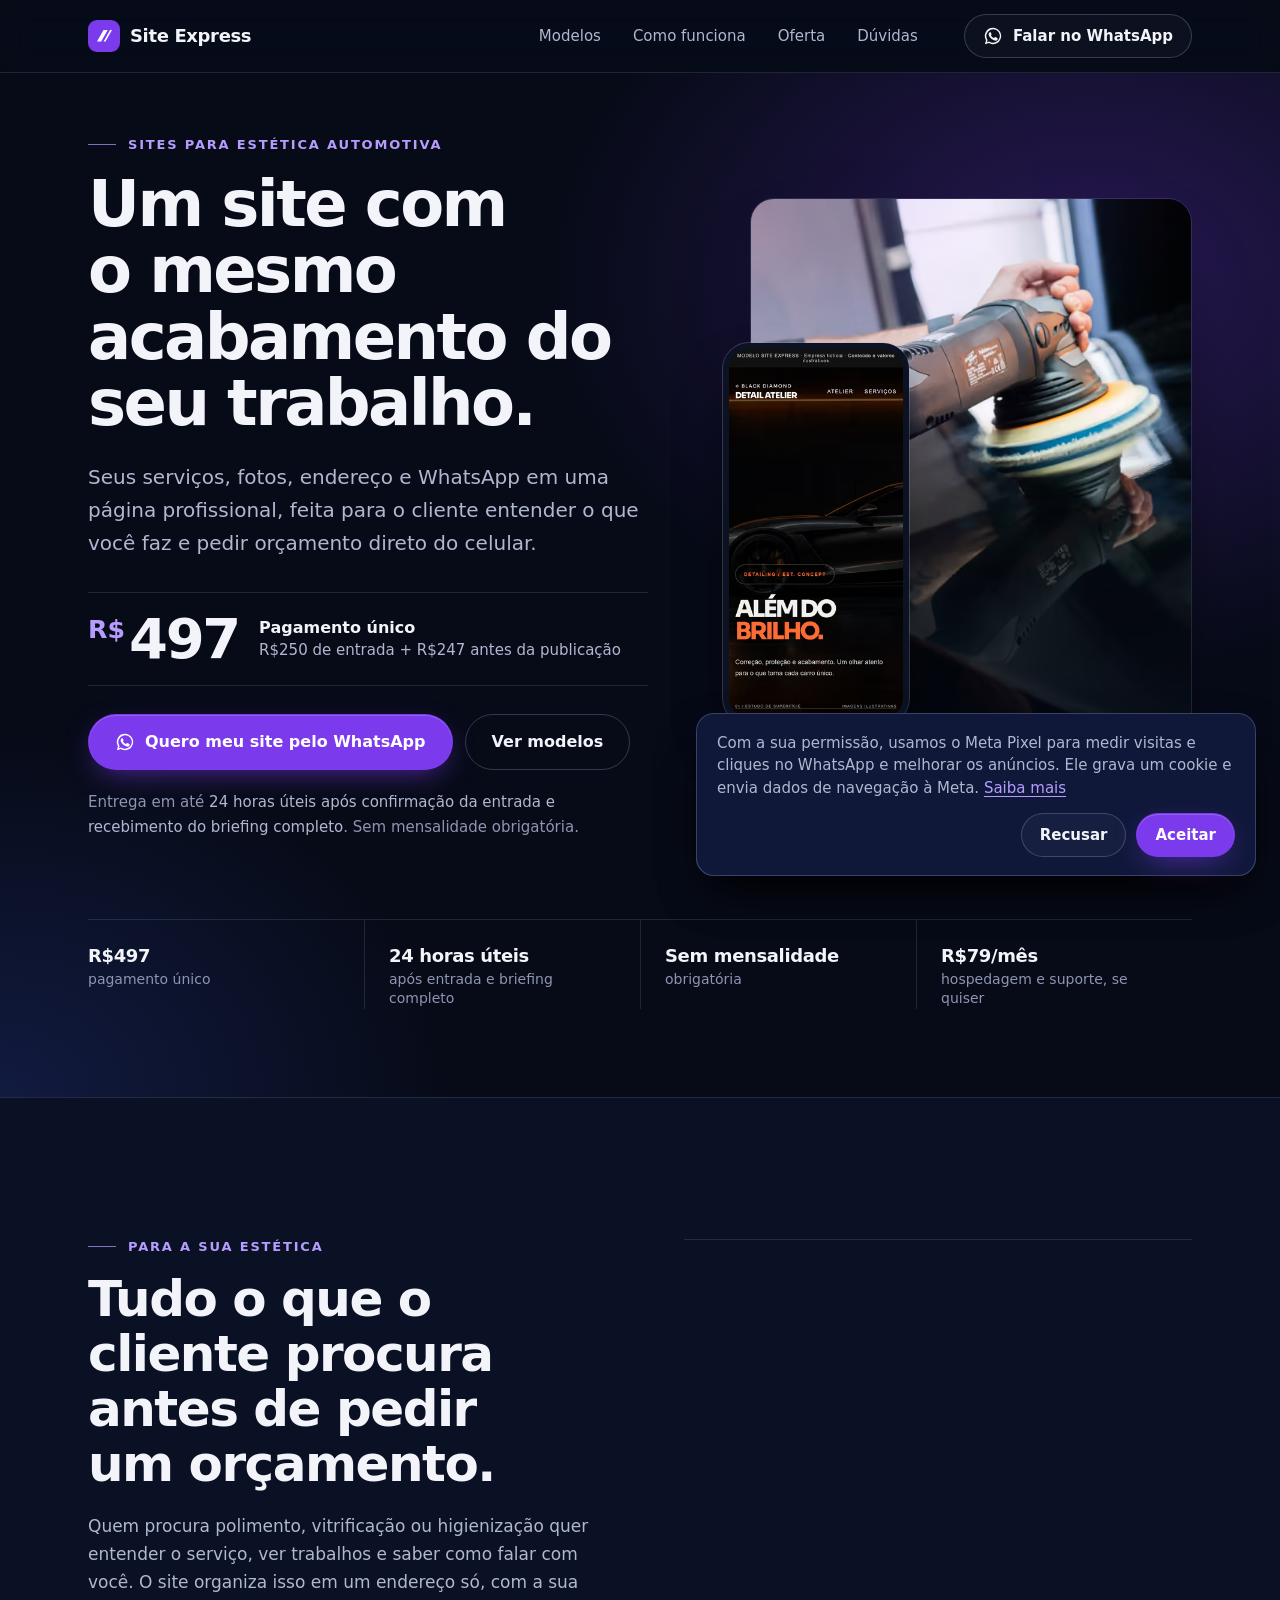
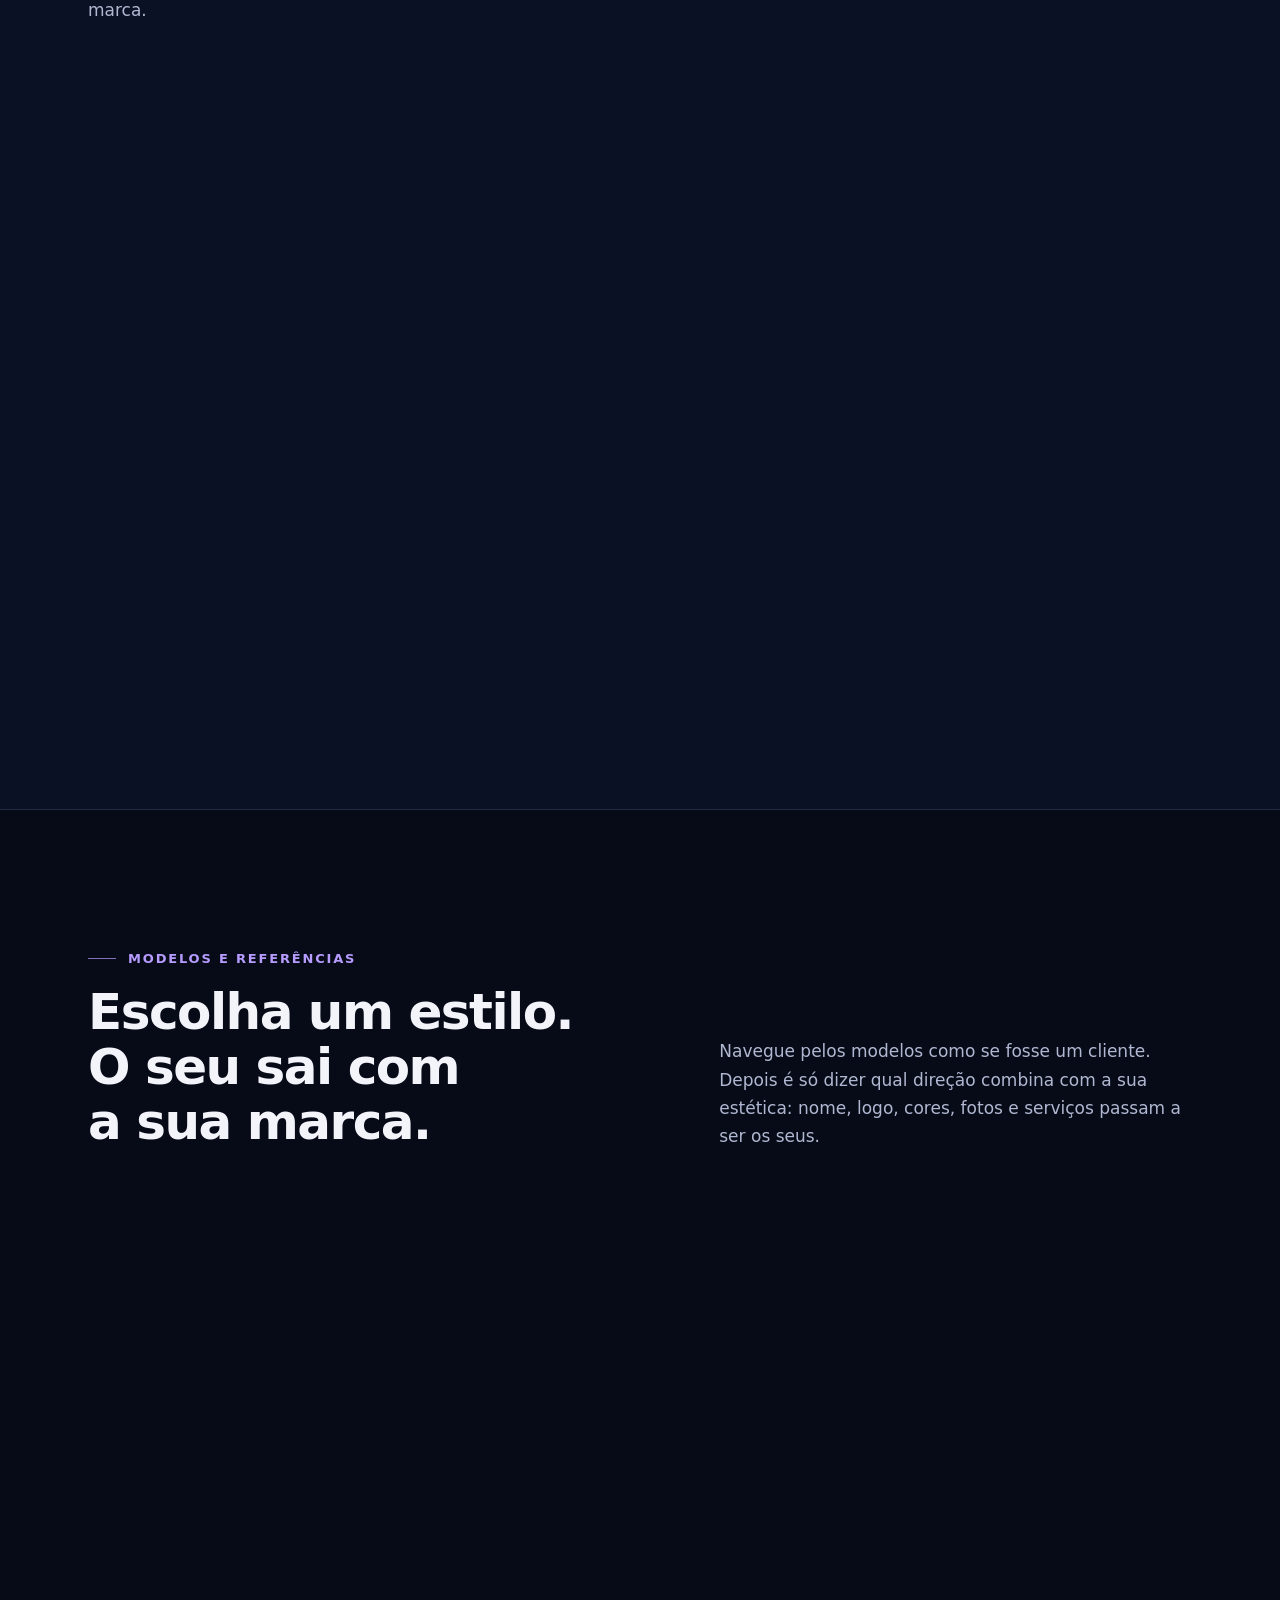
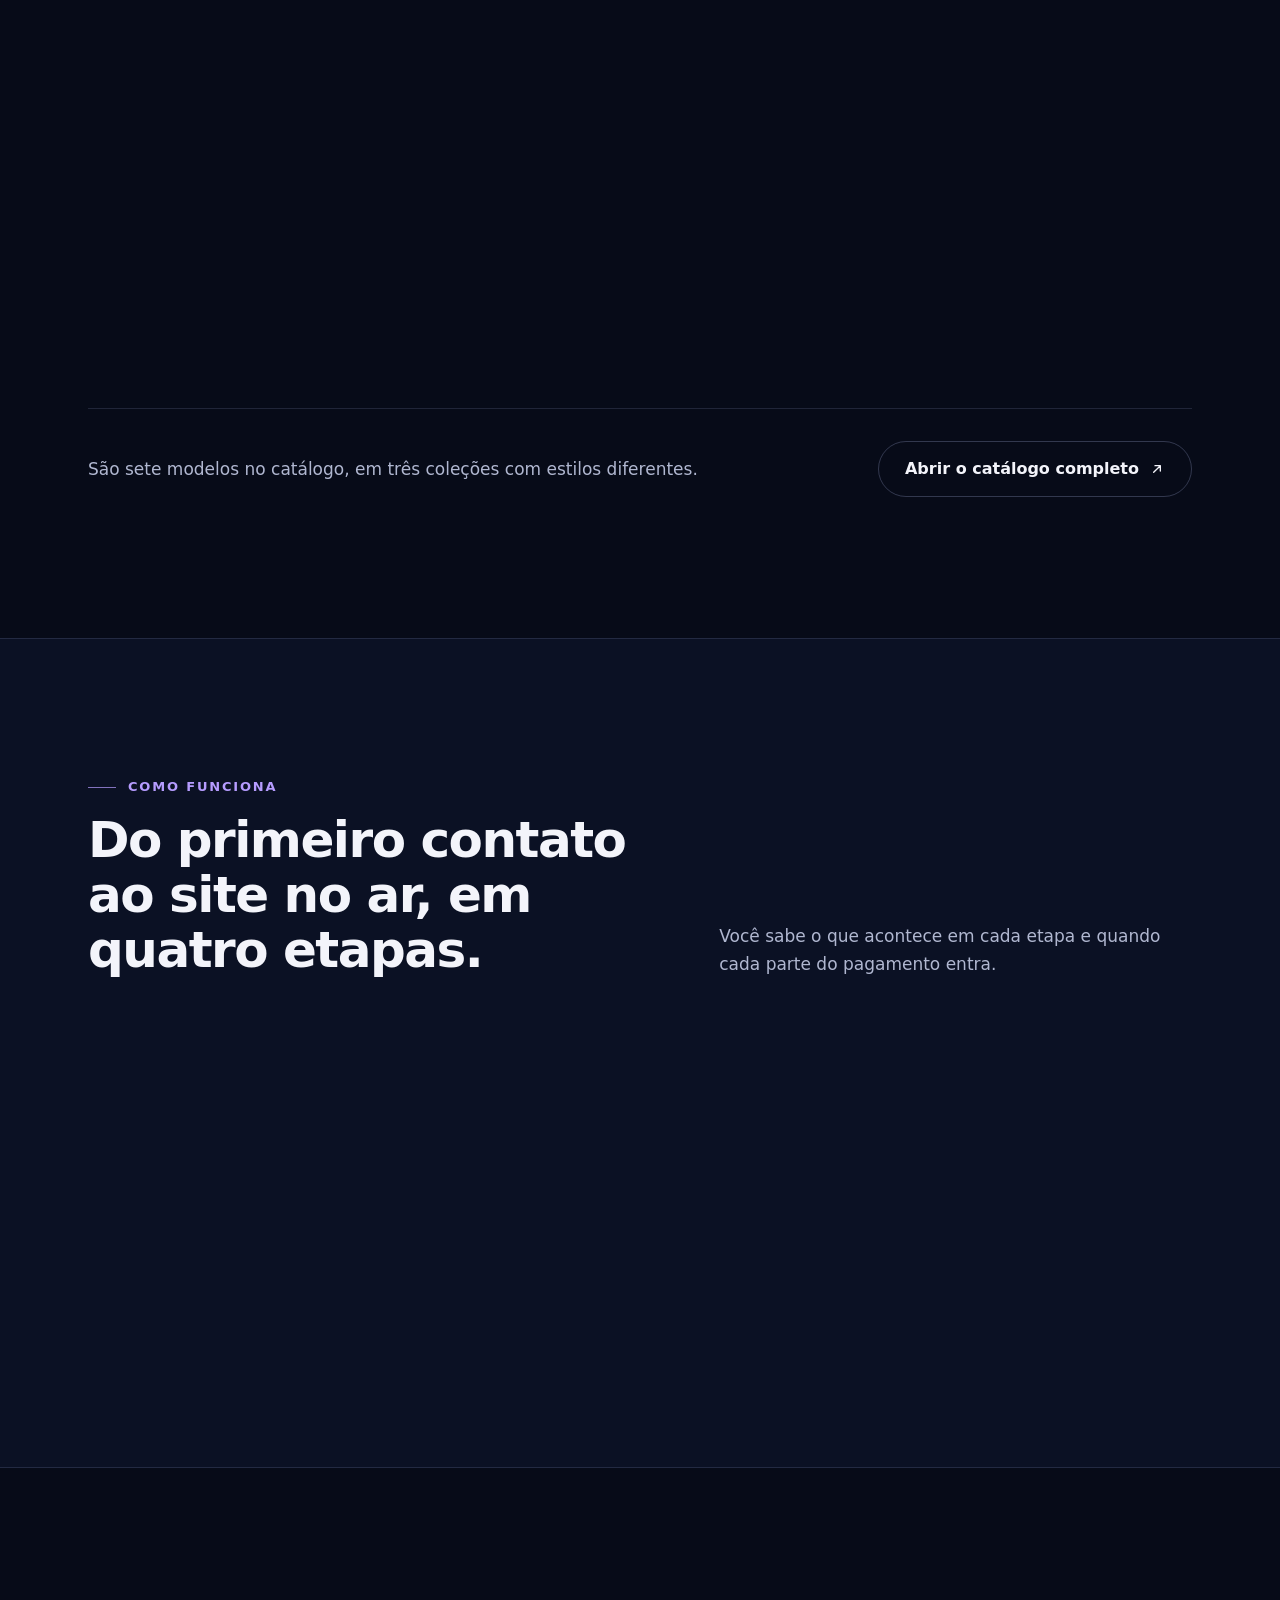
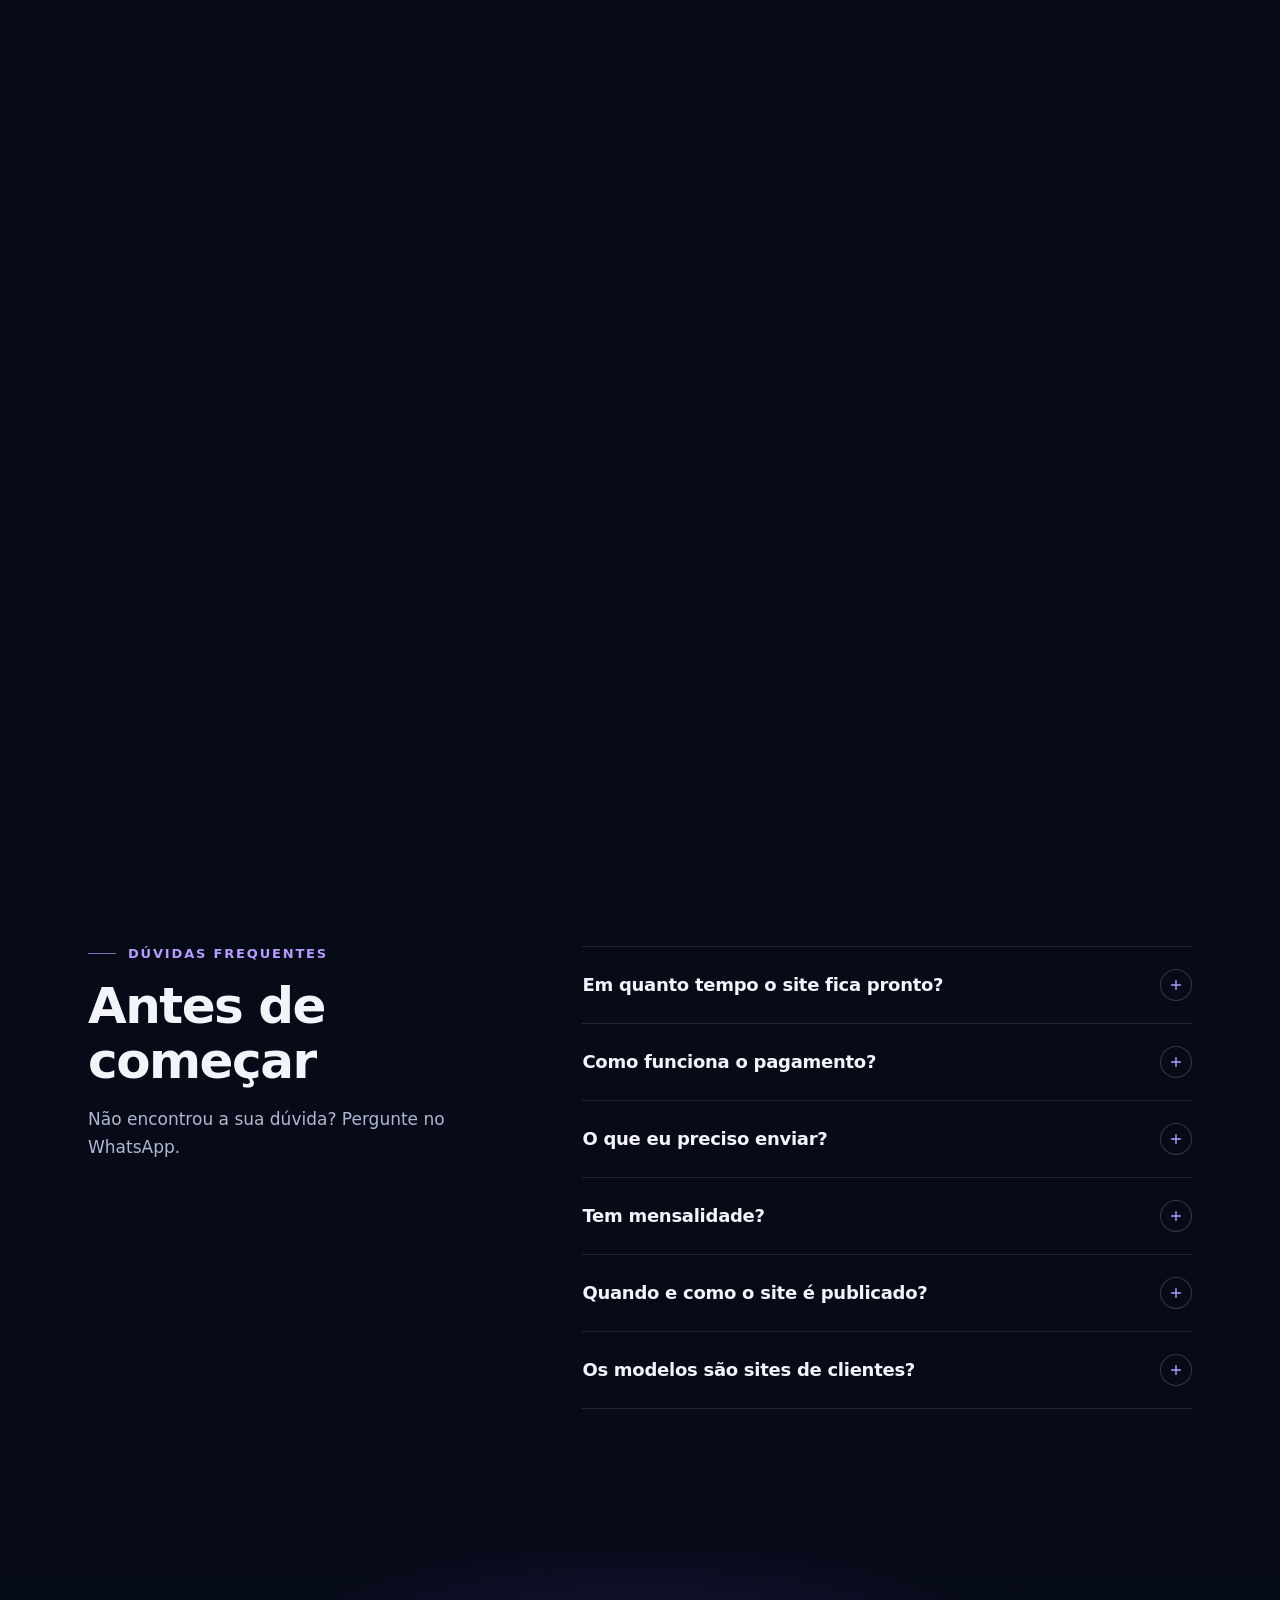
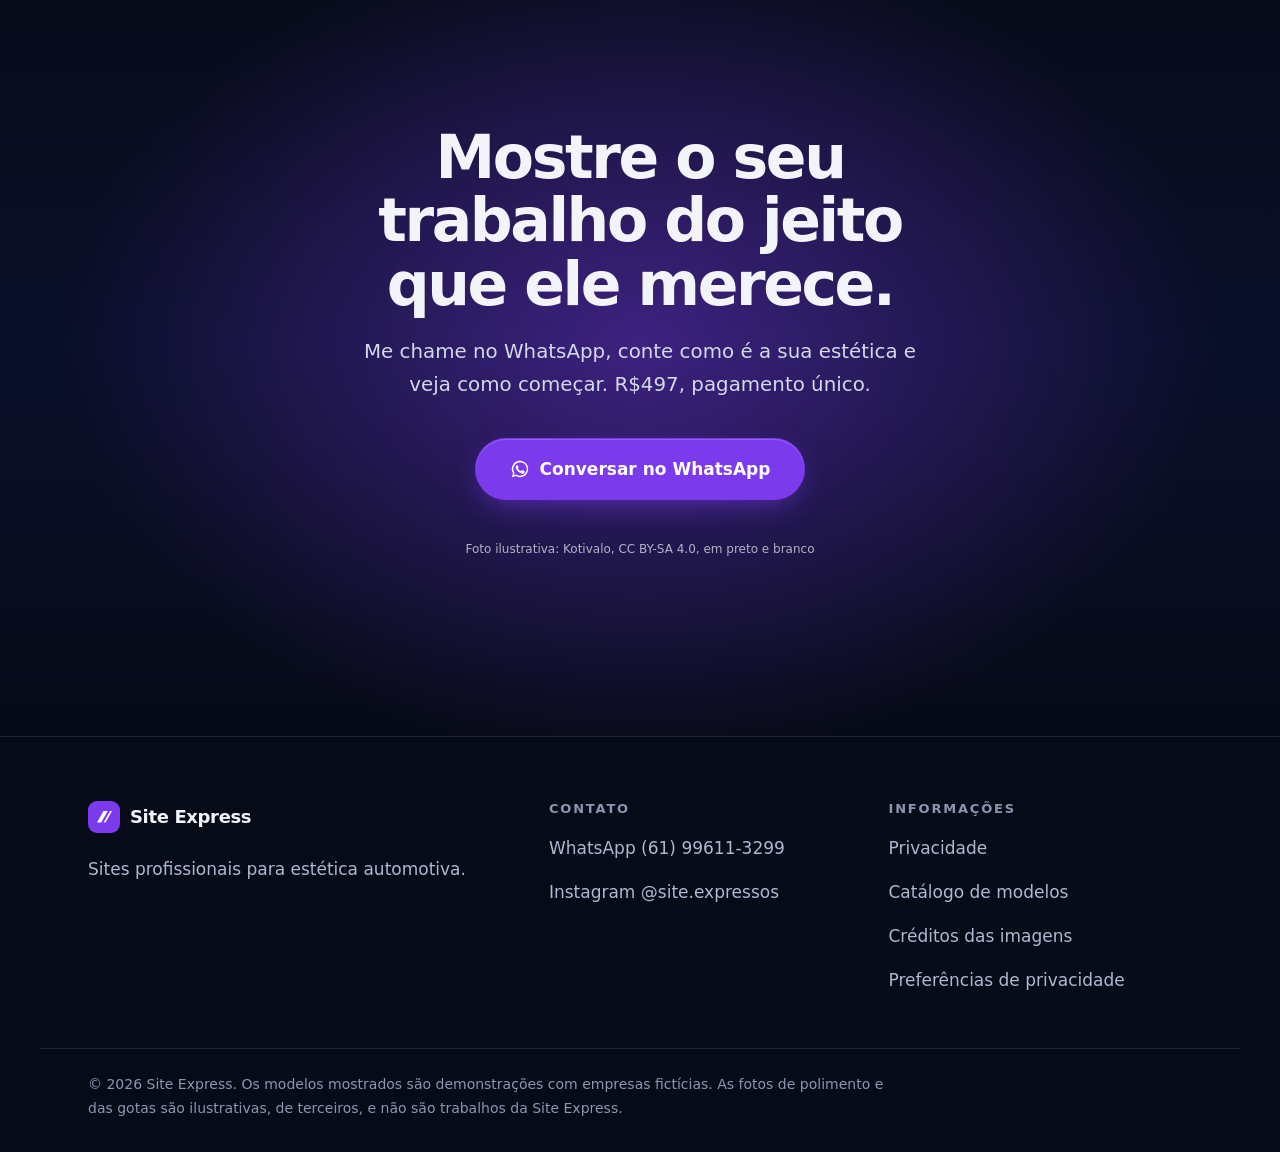
==== index.html @ ba16ef10 "Estado inicial antes do reposicionamento (alterações locais da main) Co-Authored-By: Claude Opus 5.5" ====
<!doctype html>
<html lang="pt-BR">
<head>
  <meta charset="utf-8">
  <meta name="viewport" content="width=device-width, initial-scale=1">
  <meta http-equiv="Content-Security-Policy" content="default-src 'self'; img-src 'self' data: https://www.facebook.com; script-src 'self' https://connect.facebook.net; style-src 'self'; font-src 'self'; connect-src https://www.facebook.com https://connect.facebook.net; object-src 'none'; base-uri 'self'; form-action 'none'">
  <meta name="referrer" content="strict-origin-when-cross-origin">
  <title>Site Express · Sites para estética automotiva por R$497</title>
  <meta name="description" content="Site profissional para a sua estética automotiva: serviços, fotos, endereço e WhatsApp em uma página feita para o celular. R$497, pagamento único, sem mensalidade obrigatória.">
  <link rel="canonical" href="https://vinriibeiro.github.io/site-express/">
  <meta name="theme-color" content="#070B18">
  <meta property="og:type" content="website">
  <meta property="og:locale" content="pt_BR">
  <meta property="og:site_name" content="Site Express">
  <meta property="og:title" content="Site Express · Sites para estética automotiva">
  <meta property="og:description" content="Serviços, fotos, endereço e WhatsApp em uma página profissional. R$497, pagamento único.">
  <meta property="og:url" content="https://vinriibeiro.github.io/site-express/">
  <meta property="og:image" content="https://vinriibeiro.github.io/site-express/assets/img/og.jpg">
  <meta property="og:image:width" content="1200">
  <meta property="og:image:height" content="630">
  <meta name="twitter:card" content="summary_large_image">
  <link rel="icon" href="assets/img/favicon.svg" type="image/svg+xml">
  <link rel="apple-touch-icon" href="assets/img/apple-touch-icon.png">
  <link rel="preload" href="assets/fonts/sora-latin.woff2" as="font" type="font/woff2" crossorigin>
  <link rel="preload" href="assets/fonts/inter-latin.woff2" as="font" type="font/woff2" crossorigin>
  <link rel="stylesheet" href="assets/css/site.css?v=2">
  <script src="assets/js/config.js?v=2" defer></script>
  <script src="assets/js/site.js?v=2" defer></script>
</head>
<body>
  <a class="skip" href="#conteudo">Pular para o conteúdo</a>

  <header class="topo" id="topo">
    <div class="wrap topo__in">
      <a class="marca" href="./" aria-label="Site Express, início">
        <svg class="marca__simbolo" viewBox="0 0 32 32" aria-hidden="true" focusable="false"><rect width="32" height="32" rx="9" fill="#7C3AED"/><path d="M9 21.5 15.5 10h4.2l-6.5 11.5zM15.6 21.5 22.1 10h1.9l-6.5 11.5z" fill="#fff"/></svg>
        <span class="marca__nome">Site Express</span>
      </a>
      <nav class="topo__nav" aria-label="Seções">
        <a href="#modelos">Modelos</a>
        <a href="#como-funciona">Como funciona</a>
        <a href="#oferta">Oferta</a>
        <a href="#duvidas">Dúvidas</a>
      </nav>
      <a class="btn btn--sm btn--ghost" data-wa="cabecalho" href="https://wa.me/5561996113299?text=Ol%C3%A1!%20Quero%20um%20site%20para%20minha%20est%C3%A9tica%20automotiva.%20Vi%20a%20oferta%20do%20Site%20Express%20por%20R%24497%20e%20gostaria%20de%20saber%20como%20come%C3%A7ar." rel="noopener">
        <svg class="ico" viewBox="0 0 24 24" aria-hidden="true" focusable="false"><path d="M12 2.2a9.8 9.8 0 0 0-8.4 14.9L2.3 21.8l4.8-1.3A9.8 9.8 0 1 0 12 2.2Zm0 17.9a8.1 8.1 0 0 1-4.2-1.2l-.3-.2-2.8.8.8-2.8-.2-.3A8.1 8.1 0 1 1 12 20.1Zm4.5-6.1c-.2-.1-1.5-.7-1.7-.8s-.4-.1-.6.1l-.8 1c-.1.2-.3.2-.5.1a6.6 6.6 0 0 1-3.3-2.9c-.2-.4.2-.4.7-1.3.1-.2 0-.3 0-.4l-.8-1.8c-.2-.5-.4-.4-.6-.4h-.5a1 1 0 0 0-.7.3 3 3 0 0 0-.9 2.2 5.2 5.2 0 0 0 1.1 2.8 11.9 11.9 0 0 0 4.6 4c1.7.7 2.3.8 3.2.7a2.7 2.7 0 0 0 1.8-1.3 2.2 2.2 0 0 0 .1-1.3c0-.1-.2-.2-.4-.3Z" fill="currentColor"/></svg>
        <span><span class="so-largo">Falar no </span>WhatsApp</span>
      </a>
    </div>
  </header>

  <main id="conteudo">
    <!-- 2. Hero -->
    <section class="hero" aria-labelledby="hero-titulo">
      <div class="wrap hero__grid">
        <div class="hero__texto">
          <p class="sobretitulo">Sites para estética automotiva</p>
          <h1 id="hero-titulo" class="hero__titulo">Um site com o mesmo acabamento do seu trabalho.</h1>
          <p class="hero__lead">Seus serviços, fotos, endereço e WhatsApp em uma página profissional, feita para o cliente entender o que você faz e pedir orçamento direto do celular.</p>

          <div class="preco" aria-label="Preço">
            <p class="preco__valor"><span class="preco__moeda">R$</span>497</p>
            <div class="preco__detalhe">
              <p class="preco__unico">Pagamento único</p>
              <p>R$250 de entrada + R$247 antes da publicação</p>
            </div>
          </div>

          <div class="acoes">
            <a class="btn btn--primario" data-wa="hero" href="https://wa.me/5561996113299?text=Ol%C3%A1!%20Quero%20um%20site%20para%20minha%20est%C3%A9tica%20automotiva.%20Vi%20a%20oferta%20do%20Site%20Express%20por%20R%24497%20e%20gostaria%20de%20saber%20como%20come%C3%A7ar." rel="noopener">
              <svg class="ico" viewBox="0 0 24 24" aria-hidden="true" focusable="false"><path d="M12 2.2a9.8 9.8 0 0 0-8.4 14.9L2.3 21.8l4.8-1.3A9.8 9.8 0 1 0 12 2.2Zm0 17.9a8.1 8.1 0 0 1-4.2-1.2l-.3-.2-2.8.8.8-2.8-.2-.3A8.1 8.1 0 1 1 12 20.1Zm4.5-6.1c-.2-.1-1.5-.7-1.7-.8s-.4-.1-.6.1l-.8 1c-.1.2-.3.2-.5.1a6.6 6.6 0 0 1-3.3-2.9c-.2-.4.2-.4.7-1.3.1-.2 0-.3 0-.4l-.8-1.8c-.2-.5-.4-.4-.6-.4h-.5a1 1 0 0 0-.7.3 3 3 0 0 0-.9 2.2 5.2 5.2 0 0 0 1.1 2.8 11.9 11.9 0 0 0 4.6 4c1.7.7 2.3.8 3.2.7a2.7 2.7 0 0 0 1.8-1.3 2.2 2.2 0 0 0 .1-1.3c0-.1-.2-.2-.4-.3Z" fill="currentColor"/></svg>
              <span>Quero meu site pelo WhatsApp</span>
            </a>
            <a class="btn btn--linha" href="#modelos">Ver modelos</a>
          </div>
          <p class="hero__prazo">Entrega em até <strong>24 horas úteis após confirmação da entrada e recebimento do briefing completo</strong>. Sem mensalidade obrigatória.</p>
        </div>

        <div class="hero__visual">
          <figure class="hero__foto">
            <picture>
              <source type="image/avif" srcset="assets/img/polimento-560.avif 560w, assets/img/polimento-840.avif 840w, assets/img/polimento-1200.avif 1200w" sizes="(min-width: 960px) 40vw, 92vw">
              <img src="assets/img/polimento-840.webp" srcset="assets/img/polimento-560.webp 560w, assets/img/polimento-840.webp 840w, assets/img/polimento-1200.webp 1200w" sizes="(min-width: 960px) 40vw, 92vw" width="840" height="1050" alt="Mãos conduzindo uma politriz com boina sobre a pintura preta e espelhada de um carro." fetchpriority="high">
            </picture>
            <figcaption class="credito">Foto ilustrativa: Harrycapta, <span class="nw">CC BY-SA 4.0</span></figcaption>
          </figure>
          <figure class="celular hero__celular">
            <div class="celular__tela">
              <picture>
                <source type="image/avif" srcset="assets/img/colecao-black-diamond-detail-mobile-300.avif 300w, assets/img/colecao-black-diamond-detail-mobile-600.avif 600w" sizes="(min-width: 960px) 210px, 150px">
                <img src="assets/img/colecao-black-diamond-detail-mobile-300.webp" srcset="assets/img/colecao-black-diamond-detail-mobile-300.webp 300w, assets/img/colecao-black-diamond-detail-mobile-600.webp 600w" sizes="(min-width: 960px) 210px, 150px" width="300" height="615" alt="Tela de celular com o modelo Black Diamond Detail: fundo escuro, carro esportivo e o título Além do brilho.">
              </picture>
            </div>
            <figcaption class="etiqueta">Modelo demonstrativo · empresa fictícia</figcaption>
          </figure>
        </div>
      </div>

      <div class="wrap">
        <ul class="faixa" aria-label="Resumo da oferta">
          <li><strong>R$497</strong><span>pagamento único</span></li>
          <li><strong>24 horas úteis</strong><span>após entrada e briefing completo</span></li>
          <li><strong>Sem mensalidade</strong><span>obrigatória</span></li>
          <li><strong>R$79/mês</strong><span>hospedagem e suporte, se quiser</span></li>
        </ul>
      </div>
    </section>

    <!-- 3. Benefícios -->
    <section class="secao beneficios" id="beneficios" aria-labelledby="beneficios-titulo">
      <div class="wrap beneficios__grid">
        <div class="beneficios__intro">
          <p class="sobretitulo">Para a sua estética</p>
          <h2 id="beneficios-titulo" class="titulo">Tudo o que o cliente procura antes de pedir um orçamento.</h2>
          <p class="texto">Quem procura polimento, vitrificação ou higienização quer entender o serviço, ver trabalhos e saber como falar com você. O site organiza isso em um endereço só, com a sua marca.</p>
          <figure class="navegador revelar">
            <div class="navegador__barra" aria-hidden="true"><span></span><span></span><span></span></div>
            <picture>
              <source type="image/avif" srcset="assets/img/colecao-prime-car-estetica-desktop-720.avif 720w, assets/img/colecao-prime-car-estetica-desktop-1200.avif 1200w" sizes="(min-width: 960px) 34vw, 92vw">
              <img src="assets/img/colecao-prime-car-estetica-desktop-720.webp" srcset="assets/img/colecao-prime-car-estetica-desktop-720.webp 720w, assets/img/colecao-prime-car-estetica-desktop-1200.webp 1200w" sizes="(min-width: 960px) 34vw, 92vw" width="720" height="450" loading="lazy" decoding="async" alt="Página inicial do modelo Prime Car Estética no computador, com o título Seu carro. Outra energia.">
            </picture>
            <figcaption class="etiqueta">Prime Car Estética · modelo demonstrativo, empresa fictícia</figcaption>
          </figure>
        </div>

        <ol class="lista-num">
          <li class="revelar">
            <h3>Serviços explicados com clareza</h3>
            <p>Lavagem detalhada, polimento, vitrificação, higienização interna: cada serviço com o que inclui e, se você quiser, valores ou “a partir de”.</p>
          </li>
          <li class="revelar">
            <h3>Seus trabalhos em destaque</h3>
            <p>Fotos dos carros que passaram pela sua estética, organizadas para mostrar o capricho sem se perder no meio do feed.</p>
          </li>
          <li class="revelar">
            <h3>Orçamento a um toque</h3>
            <p>Botões de WhatsApp com mensagem pronta ao longo da página. O cliente não precisa copiar número nem procurar contato.</p>
          </li>
          <li class="revelar">
            <h3>Endereço, mapa e horários</h3>
            <p>Quem quer levar o carro encontra o caminho e sabe em que dias e horários você atende.</p>
          </li>
          <li class="revelar">
            <h3>Um link para usar em tudo</h3>
            <p>Na bio do Instagram, no perfil do Google, no cartão de visita e na resposta para quem pede informações.</p>
          </li>
          <li class="revelar">
            <h3>Pensado para a tela do celular</h3>
            <p>Texto legível, botões grandes e carregamento leve, porque o link chega pelo Instagram e pelo WhatsApp.</p>
          </li>
        </ol>
      </div>
    </section>

    <!-- 4. Modelos -->
    <section class="secao modelos" id="modelos" aria-labelledby="modelos-titulo">
      <div class="wrap">
        <div class="cabeca">
          <div>
            <p class="sobretitulo">Modelos e referências</p>
            <h2 id="modelos-titulo" class="titulo">Escolha um estilo. O seu sai com a sua marca.</h2>
          </div>
          <p class="texto cabeca__texto">Navegue pelos modelos como se fosse um cliente. Depois é só dizer qual direção combina com a sua estética: nome, logo, cores, fotos e serviços passam a ser os seus.</p>
        </div>

        <p class="aviso"><strong>Demonstração.</strong> Os modelos usam empresas fictícias e imagens ilustrativas. Não são clientes nem projetos entregues.</p>

        <ul class="vitrine" aria-label="Modelos em destaque">
          <li class="vitrine__item revelar">
            <a class="vitrine__link" href="https://vinriibeiro.github.io/modelos/modelos/colecao-black-diamond-detail/" target="_blank" rel="noopener">
              <span class="celular">
                <span class="celular__tela">
                  <picture>
                    <source type="image/avif" srcset="assets/img/colecao-black-diamond-detail-mobile-300.avif 300w, assets/img/colecao-black-diamond-detail-mobile-600.avif 600w" sizes="240px">
                    <img src="assets/img/colecao-black-diamond-detail-mobile-300.webp" srcset="assets/img/colecao-black-diamond-detail-mobile-300.webp 300w, assets/img/colecao-black-diamond-detail-mobile-600.webp 600w" sizes="240px" width="300" height="615" loading="lazy" decoding="async" alt="">
                  </picture>
                </span>
              </span>
              <span class="vitrine__estilo">Escuro e cinematográfico</span>
              <span class="vitrine__nome">Black Diamond Detail</span>
              <span class="vitrine__desc">Para correção de pintura, vitrificação e detalhamento.</span>
              <span class="vitrine__ver">Ver modelo <span class="sr">(abre em nova aba)</span><svg class="ico ico--sm" viewBox="0 0 24 24" aria-hidden="true" focusable="false"><path d="M7 17 17 7M9 7h8v8" fill="none" stroke="currentColor" stroke-width="2" stroke-linecap="round" stroke-linejoin="round"/></svg></span>
            </a>
          </li>
          <li class="vitrine__item revelar">
            <a class="vitrine__link" href="https://vinriibeiro.github.io/modelos/modelos/colecao-prime-car-estetica/" target="_blank" rel="noopener">
              <span class="celular">
                <span class="celular__tela">
                  <picture>
                    <source type="image/avif" srcset="assets/img/colecao-prime-car-estetica-mobile-300.avif 300w, assets/img/colecao-prime-car-estetica-mobile-600.avif 600w" sizes="240px">
                    <img src="assets/img/colecao-prime-car-estetica-mobile-300.webp" srcset="assets/img/colecao-prime-car-estetica-mobile-300.webp 300w, assets/img/colecao-prime-car-estetica-mobile-600.webp 600w" sizes="240px" width="300" height="615" loading="lazy" decoding="async" alt="">
                  </picture>
                </span>
              </span>
              <span class="vitrine__estilo">Moderno e acolhedor</span>
              <span class="vitrine__nome">Prime Car Estética</span>
              <span class="vitrine__desc">Guia o cliente até o serviço certo. Para a estética completa.</span>
              <span class="vitrine__ver">Ver modelo <span class="sr">(abre em nova aba)</span><svg class="ico ico--sm" viewBox="0 0 24 24" aria-hidden="true" focusable="false"><path d="M7 17 17 7M9 7h8v8" fill="none" stroke="currentColor" stroke-width="2" stroke-linecap="round" stroke-linejoin="round"/></svg></span>
            </a>
          </li>
          <li class="vitrine__item revelar">
            <a class="vitrine__link" href="https://vinriibeiro.github.io/modelos/modelos/colecao-autoclean-express/" target="_blank" rel="noopener">
              <span class="celular">
                <span class="celular__tela">
                  <picture>
                    <source type="image/avif" srcset="assets/img/colecao-autoclean-express-mobile-300.avif 300w, assets/img/colecao-autoclean-express-mobile-600.avif 600w" sizes="240px">
                    <img src="assets/img/colecao-autoclean-express-mobile-300.webp" srcset="assets/img/colecao-autoclean-express-mobile-300.webp 300w, assets/img/colecao-autoclean-express-mobile-600.webp 600w" sizes="240px" width="300" height="615" loading="lazy" decoding="async" alt="">
                  </picture>
                </span>
              </span>
              <span class="vitrine__estilo">Prático e direto</span>
              <span class="vitrine__nome">AutoClean Express</span>
              <span class="vitrine__desc">Pacotes em destaque e caminho curto até o agendamento.</span>
              <span class="vitrine__ver">Ver modelo <span class="sr">(abre em nova aba)</span><svg class="ico ico--sm" viewBox="0 0 24 24" aria-hidden="true" focusable="false"><path d="M7 17 17 7M9 7h8v8" fill="none" stroke="currentColor" stroke-width="2" stroke-linecap="round" stroke-linejoin="round"/></svg></span>
            </a>
          </li>
        </ul>

        <div class="catalogo">
          <p>São sete modelos no catálogo, em três coleções com estilos diferentes.</p>
          <a class="btn btn--linha" href="https://vinriibeiro.github.io/modelos/" target="_blank" rel="noopener">Abrir o catálogo completo <span class="sr">(abre em nova aba)</span><svg class="ico ico--sm" viewBox="0 0 24 24" aria-hidden="true" focusable="false"><path d="M7 17 17 7M9 7h8v8" fill="none" stroke="currentColor" stroke-width="2" stroke-linecap="round" stroke-linejoin="round"/></svg></a>
        </div>
      </div>
    </section>

    <!-- 5. Como funciona -->
    <section class="secao passos-secao" id="como-funciona" aria-labelledby="passos-titulo">
      <div class="wrap">
        <div class="cabeca">
          <div>
            <p class="sobretitulo">Como funciona</p>
            <h2 id="passos-titulo" class="titulo">Do primeiro contato ao site no ar, em quatro etapas.</h2>
          </div>
          <p class="texto cabeca__texto">Você sabe o que acontece em cada etapa e quando cada parte do pagamento entra.</p>
        </div>

        <ol class="passos">
          <li class="passo revelar">
            <span class="passo__num" aria-hidden="true">01</span>
            <h3>Contato</h3>
            <p>Você me chama no WhatsApp, conta sobre a sua estética e diz qual estilo de modelo prefere. As dúvidas se resolvem aqui, antes de qualquer pagamento.</p>
          </li>
          <li class="passo revelar">
            <span class="passo__num" aria-hidden="true">02</span>
            <h3>Entrada e briefing</h3>
            <p>Você paga a entrada e envia o briefing: logo, fotos, serviços, endereço, horários e contatos.</p>
            <p class="passo__valor">Entrada · R$250</p>
          </li>
          <li class="passo revelar">
            <span class="passo__num" aria-hidden="true">03</span>
            <h3>Criação e revisão</h3>
            <p>Eu monto o site com a sua identidade em até 24 horas úteis após confirmação da entrada e recebimento do briefing completo. Você recebe a prévia para revisar.</p>
          </li>
          <li class="passo revelar">
            <span class="passo__num" aria-hidden="true">04</span>
            <h3>Saldo e publicação</h3>
            <p>Com a prévia revisada, você paga o saldo e o site é publicado.</p>
            <p class="passo__valor">Antes da publicação · R$247</p>
          </li>
        </ol>
      </div>
    </section>

    <!-- 6. Oferta -->
    <section class="secao oferta-secao" id="oferta" aria-labelledby="oferta-titulo">
      <div class="wrap">
        <div class="oferta revelar">
          <div class="oferta__preco">
            <p class="sobretitulo">A oferta</p>
            <h2 id="oferta-titulo" class="titulo titulo--sm">Site personalizado para a sua estética</h2>
            <p class="oferta__valor"><span class="preco__moeda">R$</span>497</p>
            <p class="oferta__unico">Pagamento único</p>
            <dl class="parcelas">
              <div><dt>Entrada</dt><dd>R$250</dd></div>
              <div><dt>Antes da publicação</dt><dd>R$247</dd></div>
            </dl>
            <a class="btn btn--primario btn--largo" data-wa="oferta" href="https://wa.me/5561996113299?text=Ol%C3%A1!%20Quero%20um%20site%20para%20minha%20est%C3%A9tica%20automotiva.%20Vi%20a%20oferta%20do%20Site%20Express%20por%20R%24497%20e%20gostaria%20de%20saber%20como%20come%C3%A7ar." rel="noopener">
              <svg class="ico" viewBox="0 0 24 24" aria-hidden="true" focusable="false"><path d="M12 2.2a9.8 9.8 0 0 0-8.4 14.9L2.3 21.8l4.8-1.3A9.8 9.8 0 1 0 12 2.2Zm0 17.9a8.1 8.1 0 0 1-4.2-1.2l-.3-.2-2.8.8.8-2.8-.2-.3A8.1 8.1 0 1 1 12 20.1Zm4.5-6.1c-.2-.1-1.5-.7-1.7-.8s-.4-.1-.6.1l-.8 1c-.1.2-.3.2-.5.1a6.6 6.6 0 0 1-3.3-2.9c-.2-.4.2-.4.7-1.3.1-.2 0-.3 0-.4l-.8-1.8c-.2-.5-.4-.4-.6-.4h-.5a1 1 0 0 0-.7.3 3 3 0 0 0-.9 2.2 5.2 5.2 0 0 0 1.1 2.8 11.9 11.9 0 0 0 4.6 4c1.7.7 2.3.8 3.2.7a2.7 2.7 0 0 0 1.8-1.3 2.2 2.2 0 0 0 .1-1.3c0-.1-.2-.2-.4-.3Z" fill="currentColor"/></svg>
              <span>Começar pelo WhatsApp</span>
            </a>
          </div>

          <div class="oferta__detalhes">
            <h3 class="oferta__sub">O que entra no site</h3>
            <ul class="checks">
              <li>Nome, logo, cores, fotos e serviços da sua estética</li>
              <li>Página pensada para celular e computador</li>
              <li>Botão de WhatsApp com mensagem pronta</li>
              <li>Endereço com localização no mapa</li>
            </ul>

            <h3 class="oferta__sub">Prazo</h3>
            <p>Entrega em até <strong>24 horas úteis após confirmação da entrada e recebimento do briefing completo</strong>.</p>

            <h3 class="oferta__sub">Depois de publicado</h3>
            <p><strong>Sem mensalidade obrigatória.</strong> Se preferir que eu cuide da hospedagem e do suporte, existe o plano opcional de <strong>R$79/mês</strong>.</p>
          </div>
        </div>
      </div>
    </section>

    <!-- 7. FAQ -->
    <section class="secao duvidas" id="duvidas" aria-labelledby="duvidas-titulo">
      <div class="wrap duvidas__grid">
        <div>
          <p class="sobretitulo">Dúvidas frequentes</p>
          <h2 id="duvidas-titulo" class="titulo">Antes de começar</h2>
          <p class="texto">Não encontrou a sua dúvida? Pergunte no WhatsApp.</p>
        </div>

        <div class="faq">
          <details>
            <summary>Em quanto tempo o site fica pronto?</summary>
            <div class="faq__resposta">
              <p>Em até 24 horas úteis após confirmação da entrada e recebimento do briefing completo. O prazo começa a contar quando as duas coisas estão confirmadas.</p>
            </div>
          </details>
          <details>
            <summary>Como funciona o pagamento?</summary>
            <div class="faq__resposta">
              <p>O valor é R$497, em pagamento único, dividido em duas partes: R$250 de entrada, para começar, e R$247 antes da publicação do site.</p>
            </div>
          </details>
          <details>
            <summary>O que eu preciso enviar?</summary>
            <div class="faq__resposta">
              <p>O briefing reúne o conteúdo do site: nome e logo da estética, os serviços que você quer mostrar (com valores, se quiser), fotos dos seus trabalhos, endereço, horários de atendimento, WhatsApp e Instagram. O prazo de entrega conta a partir do briefing completo.</p>
            </div>
          </details>
          <details>
            <summary>Tem mensalidade?</summary>
            <div class="faq__resposta">
              <p>Não é obrigatória. Existe a opção de hospedagem e suporte por R$79/mês para quem prefere deixar essa parte comigo. Contratar ou não é escolha sua.</p>
            </div>
          </details>
          <details>
            <summary>Quando e como o site é publicado?</summary>
            <div class="faq__resposta">
              <p>Depois que você revisa a prévia e paga o saldo de R$247, o site é publicado e você recebe o link para divulgar no Instagram, no Google, no WhatsApp e onde mais quiser. Os detalhes da publicação são combinados com você pelo WhatsApp.</p>
            </div>
          </details>
          <details>
            <summary>Os modelos são sites de clientes?</summary>
            <div class="faq__resposta">
              <p>Não. São demonstrações com empresas fictícias e imagens ilustrativas, feitas para você ver os estilos possíveis. O seu site usa a sua marca, as suas fotos e os seus serviços.</p>
            </div>
          </details>
        </div>
      </div>
    </section>

    <!-- 8. CTA final -->
    <section class="final" aria-labelledby="final-titulo">
      <picture class="final__fundo">
        <source type="image/avif" srcset="assets/img/gotas-900.avif 900w, assets/img/gotas-1600.avif 1600w, assets/img/gotas-2000.avif 2000w" sizes="100vw">
        <img src="assets/img/gotas-1600.webp" srcset="assets/img/gotas-900.webp 900w, assets/img/gotas-1600.webp 1600w, assets/img/gotas-2000.webp 2000w" sizes="100vw" width="1600" height="860" loading="lazy" decoding="async" alt="">
      </picture>
      <div class="wrap final__in">
        <h2 id="final-titulo" class="final__titulo">Mostre o seu trabalho do jeito que ele merece.</h2>
        <p class="final__texto">Me chame no WhatsApp, conte como é a sua estética e veja como começar. R$497, pagamento único.</p>
        <a class="btn btn--primario btn--grande" data-wa="final" href="https://wa.me/5561996113299?text=Ol%C3%A1!%20Quero%20um%20site%20para%20minha%20est%C3%A9tica%20automotiva.%20Vi%20a%20oferta%20do%20Site%20Express%20por%20R%24497%20e%20gostaria%20de%20saber%20como%20come%C3%A7ar." rel="noopener">
          <svg class="ico" viewBox="0 0 24 24" aria-hidden="true" focusable="false"><path d="M12 2.2a9.8 9.8 0 0 0-8.4 14.9L2.3 21.8l4.8-1.3A9.8 9.8 0 1 0 12 2.2Zm0 17.9a8.1 8.1 0 0 1-4.2-1.2l-.3-.2-2.8.8.8-2.8-.2-.3A8.1 8.1 0 1 1 12 20.1Zm4.5-6.1c-.2-.1-1.5-.7-1.7-.8s-.4-.1-.6.1l-.8 1c-.1.2-.3.2-.5.1a6.6 6.6 0 0 1-3.3-2.9c-.2-.4.2-.4.7-1.3.1-.2 0-.3 0-.4l-.8-1.8c-.2-.5-.4-.4-.6-.4h-.5a1 1 0 0 0-.7.3 3 3 0 0 0-.9 2.2 5.2 5.2 0 0 0 1.1 2.8 11.9 11.9 0 0 0 4.6 4c1.7.7 2.3.8 3.2.7a2.7 2.7 0 0 0 1.8-1.3 2.2 2.2 0 0 0 .1-1.3c0-.1-.2-.2-.4-.3Z" fill="currentColor"/></svg>
          <span>Conversar no WhatsApp</span>
        </a>
        <p class="credito credito--final">Foto ilustrativa: Kotivalo, CC BY-SA 4.0, em preto e branco</p>
      </div>
    </section>
  </main>

  <footer class="rodape">
    <div class="wrap rodape__grid">
      <div>
        <a class="marca" href="./" aria-label="Site Express, início">
          <svg class="marca__simbolo" viewBox="0 0 32 32" aria-hidden="true" focusable="false"><rect width="32" height="32" rx="9" fill="#7C3AED"/><path d="M9 21.5 15.5 10h4.2l-6.5 11.5zM15.6 21.5 22.1 10h1.9l-6.5 11.5z" fill="#fff"/></svg>
          <span class="marca__nome">Site Express</span>
        </a>
        <p class="rodape__desc">Sites profissionais para estética automotiva.</p>
      </div>
      <div>
        <h2 class="rodape__titulo">Contato</h2>
        <ul class="rodape__lista">
          <li><a data-wa="rodape" href="https://wa.me/5561996113299?text=Ol%C3%A1!%20Quero%20um%20site%20para%20minha%20est%C3%A9tica%20automotiva.%20Vi%20a%20oferta%20do%20Site%20Express%20por%20R%24497%20e%20gostaria%20de%20saber%20como%20come%C3%A7ar." rel="noopener">WhatsApp (61) 99611-3299</a></li>
          <li><a href="https://www.instagram.com/site.expressos/" target="_blank" rel="noopener">Instagram @site.expressos <span class="sr">(abre em nova aba)</span></a></li>
        </ul>
      </div>
      <div>
        <h2 class="rodape__titulo">Informações</h2>
        <ul class="rodape__lista">
          <li><a href="privacidade/">Privacidade</a></li>
          <li><a href="https://vinriibeiro.github.io/modelos/" target="_blank" rel="noopener">Catálogo de modelos <span class="sr">(abre em nova aba)</span></a></li>
          <li><a href="privacidade/#creditos">Créditos das imagens</a></li>
          <li data-preferencias hidden><a href="#preferencias">Preferências de privacidade</a></li>
        </ul>
      </div>
    </div>
    <div class="wrap rodape__base">
      <p>© 2026 Site Express. Os modelos mostrados são demonstrações com empresas fictícias. As fotos de polimento e das gotas são ilustrativas, de terceiros, e não são trabalhos da Site Express.</p>
    </div>
  </footer>

  <div class="aviso" id="aviso-privacidade" role="region" aria-label="Aviso de privacidade" hidden>
    <p class="aviso__texto">Com a sua permissão, usamos o Meta Pixel para medir visitas e cliques no WhatsApp e melhorar os anúncios. Ele grava um cookie e envia dados de navegação à Meta. <a href="privacidade/#meta-pixel">Saiba mais</a></p>
    <div class="aviso__acoes">
      <button class="btn btn--sm btn--ghost" type="button" data-consentimento="recusado">Recusar</button>
      <button class="btn btn--sm btn--primario" type="button" data-consentimento="aceito">Aceitar</button>
    </div>
  </div>

  <a class="flutuante" data-wa="flutuante" href="https://wa.me/5561996113299?text=Ol%C3%A1!%20Quero%20um%20site%20para%20minha%20est%C3%A9tica%20automotiva.%20Vi%20a%20oferta%20do%20Site%20Express%20por%20R%24497%20e%20gostaria%20de%20saber%20como%20come%C3%A7ar." rel="noopener">
    <svg class="ico" viewBox="0 0 24 24" aria-hidden="true" focusable="false"><path d="M12 2.2a9.8 9.8 0 0 0-8.4 14.9L2.3 21.8l4.8-1.3A9.8 9.8 0 1 0 12 2.2Zm0 17.9a8.1 8.1 0 0 1-4.2-1.2l-.3-.2-2.8.8.8-2.8-.2-.3A8.1 8.1 0 1 1 12 20.1Zm4.5-6.1c-.2-.1-1.5-.7-1.7-.8s-.4-.1-.6.1l-.8 1c-.1.2-.3.2-.5.1a6.6 6.6 0 0 1-3.3-2.9c-.2-.4.2-.4.7-1.3.1-.2 0-.3 0-.4l-.8-1.8c-.2-.5-.4-.4-.6-.4h-.5a1 1 0 0 0-.7.3 3 3 0 0 0-.9 2.2 5.2 5.2 0 0 0 1.1 2.8 11.9 11.9 0 0 0 4.6 4c1.7.7 2.3.8 3.2.7a2.7 2.7 0 0 0 1.8-1.3 2.2 2.2 0 0 0 .1-1.3c0-.1-.2-.2-.4-.3Z" fill="currentColor"/></svg>
    <span>Site por R$497 · Falar no WhatsApp</span>
  </a>
</body>
</html>
---- assets/css/site.css ----
/* Site Express — landing page */

@font-face {
  font-family: "Sora";
  src: url("../fonts/sora-latin.woff2") format("woff2");
  font-weight: 500 700;
  font-display: swap;
}
@font-face {
  font-family: "Inter";
  src: url("../fonts/inter-latin.woff2") format("woff2");
  font-weight: 400 600;
  font-display: swap;
}

:root {
  --bg: #070b18;
  --bg-2: #0b1124;
  --surface: #10183a;
  --line: rgba(160, 172, 220, 0.16);
  --line-strong: rgba(160, 172, 220, 0.28);
  --text: #f3f4fa;
  --muted: #b0b7d0;
  --faint: #8d95b2;
  --purple: #7c3aed;
  --purple-hover: #6d28d9;
  --purple-soft: #b69cff;
  --display: "Sora", "Segoe UI", system-ui, sans-serif;
  --body: "Inter", "Segoe UI", system-ui, sans-serif;
  --gutter: clamp(20px, 5vw, 48px);
  --radius: 18px;
  --section: clamp(80px, 11vw, 144px);
}

*, *::before, *::after { box-sizing: border-box; }
html { -webkit-text-size-adjust: 100%; scroll-behavior: smooth; scroll-padding-top: 84px; }
body {
  margin: 0;
  background: var(--bg);
  color: var(--text);
  font: 400 1.0625rem/1.65 var(--body);
  -webkit-font-smoothing: antialiased;
  overflow-x: clip;
}
img { display: block; max-width: 100%; height: auto; }
h1, h2, h3, p, ul, ol, dl, dd, figure { margin: 0; }
ul, ol { padding: 0; list-style: none; }
a { color: inherit; }
strong { font-weight: 600; color: var(--text); }

:focus-visible {
  outline: 3px solid var(--purple-soft);
  outline-offset: 3px;
  border-radius: 6px;
}

.sr {
  position: absolute; width: 1px; height: 1px; padding: 0; margin: -1px;
  overflow: hidden; clip: rect(0 0 0 0); white-space: nowrap; border: 0;
}
.skip {
  position: absolute; left: 16px; top: -60px; z-index: 100;
  background: var(--text); color: var(--bg); padding: 10px 16px; border-radius: 10px;
  font-weight: 600; text-decoration: none;
}
.skip:focus { top: 12px; }

.wrap { width: 100%; max-width: 1200px; margin: 0 auto; padding: 0 var(--gutter); }

.ico { width: 20px; height: 20px; flex: none; }
.ico--sm { width: 16px; height: 16px; }

/* Tipografia */
.sobretitulo {
  font: 600 0.8125rem/1.2 var(--body);
  letter-spacing: 0.14em;
  text-transform: uppercase;
  color: var(--purple-soft);
  margin-bottom: 18px;
  display: flex; align-items: center; gap: 12px;
}
.sobretitulo::before { content: ""; width: 28px; height: 1px; background: currentColor; opacity: 0.7; }
.titulo {
  font: 600 clamp(1.875rem, 1.2rem + 2.6vw, 3.125rem)/1.1 var(--display);
  letter-spacing: -0.03em;
  text-wrap: balance;
}
.titulo--sm { font-size: clamp(1.5rem, 1.2rem + 1.2vw, 2rem); }
.texto { color: var(--muted); max-width: 52ch; }

/* Botões */
.btn {
  --h: 56px;
  display: inline-flex; align-items: center; justify-content: center; gap: 10px;
  min-height: var(--h); padding: 0 26px;
  border-radius: 999px; border: 1px solid transparent;
  font: 600 1rem/1.2 var(--body); text-decoration: none; text-align: center;
  transition: background-color .2s ease, border-color .2s ease, transform .2s ease, box-shadow .2s ease;
}
.btn--primario {
  background: var(--purple); color: #fff;
  box-shadow: 0 10px 30px -10px rgba(124, 58, 237, 0.7), inset 0 1px 0 rgba(255,255,255,.18);
}
.btn--primario:hover { background: var(--purple-hover); transform: translateY(-1px); }
.btn--linha { border-color: var(--line-strong); color: var(--text); }
.btn--linha:hover { border-color: var(--purple-soft); background: rgba(124, 58, 237, 0.1); }
.btn--ghost { border-color: var(--line-strong); color: var(--text); background: rgba(255,255,255,.03); }
.btn--ghost:hover { border-color: var(--purple-soft); }
.btn--sm { --h: 44px; padding: 0 18px; font-size: 0.9375rem; }
.btn--largo { width: 100%; }
.btn--grande { --h: 62px; padding: 0 34px; font-size: 1.0625rem; }

/* Cabeçalho */
.topo {
  position: sticky; top: 0; z-index: 50;
  background: rgba(7, 11, 24, 0.82);
  backdrop-filter: blur(14px) saturate(140%);
  -webkit-backdrop-filter: blur(14px) saturate(140%);
  border-bottom: 1px solid var(--line);
}
.topo__in { display: flex; align-items: center; gap: 24px; min-height: 72px; }
.marca { display: inline-flex; align-items: center; gap: 10px; text-decoration: none; }
.marca__simbolo { width: 32px; height: 32px; }
.marca__nome { font: 600 1.125rem/1 var(--display); letter-spacing: -0.02em; }
.topo__nav { display: none; margin-left: auto; gap: 4px; }
.topo__nav a {
  color: var(--muted); text-decoration: none; font-size: 0.9375rem; font-weight: 500;
  padding: 10px 14px; border-radius: 999px;
}
.topo__nav a:hover { color: var(--text); background: rgba(255,255,255,.05); }
.topo .btn { margin-left: auto; }
@media (min-width: 900px) {
  .topo__nav { display: flex; }
  .topo .btn { margin-left: 8px; }
}
@media (max-width: 400px) {
  .topo .btn span { font-size: 0.875rem; }
  .topo .btn { padding: 0 14px; }
}

/* Hero */
.hero {
  position: relative;
  padding: clamp(36px, 5vw, 64px) 0 clamp(56px, 7vw, 88px);
  background:
    radial-gradient(60% 55% at 85% 20%, rgba(124, 58, 237, 0.28), transparent 70%),
    radial-gradient(50% 50% at 0% 100%, rgba(37, 56, 140, 0.35), transparent 70%),
    var(--bg);
  isolation: isolate;
}
.hero__grid { display: grid; gap: 48px; align-items: center; }
@media (min-width: 960px) {
  .hero__grid { grid-template-columns: minmax(0, 1.15fr) minmax(0, 0.85fr); gap: 64px; }
}
.hero__titulo {
  font: 700 clamp(2.375rem, 1.3rem + 3.6vw, 4rem)/1.04 var(--display);
  letter-spacing: -0.04em;
  text-wrap: balance;
  max-width: 17ch;
}
.hero__lead { margin-top: 24px; font-size: clamp(1.0625rem, 1rem + 0.35vw, 1.25rem); color: var(--muted); max-width: 46ch; }

.preco {
  margin-top: 32px;
  display: flex; align-items: center; gap: 20px; flex-wrap: wrap;
  padding: 18px 0;
  border-top: 1px solid var(--line); border-bottom: 1px solid var(--line);
  max-width: 560px;
}
.preco__valor { font: 700 clamp(2.75rem, 2rem + 2.5vw, 3.5rem)/1 var(--display); letter-spacing: -0.04em; }
.preco__moeda { font-size: 0.45em; vertical-align: 0.8em; margin-right: 4px; color: var(--purple-soft); letter-spacing: 0; }
.preco__detalhe { color: var(--muted); font-size: 0.9375rem; line-height: 1.45; }
.preco__unico { color: var(--text); font-weight: 600; font-size: 1rem; }

.acoes { margin-top: 28px; display: flex; flex-wrap: wrap; gap: 12px; }
.hero__prazo { margin-top: 20px; font-size: 0.9375rem; color: var(--faint); max-width: 52ch; }
.hero__prazo strong { color: var(--muted); font-weight: 500; }

.hero__visual { position: relative; padding-bottom: 28px; }
.hero__foto {
  position: relative; border-radius: 24px; overflow: hidden;
  aspect-ratio: 4 / 5;
  box-shadow: 0 40px 80px -40px rgba(0,0,0,.8);
  border: 1px solid var(--line);
}
.hero__foto img { width: 100%; height: 100%; object-fit: cover; object-position: 50% 40%; }
.hero__foto::after {
  content: ""; position: absolute; inset: 0;
  background: linear-gradient(180deg, rgba(7,11,24,0) 50%, rgba(7,11,24,.75) 100%),
              linear-gradient(120deg, rgba(124,58,237,.18), transparent 60%);
}
.credito {
  position: absolute; right: 14px; bottom: 12px; z-index: 1;
  font-size: 0.75rem; color: rgba(243,244,250,.82);
}
.hero .hero__celular { position: absolute; left: -6%; bottom: 0; width: 42%; max-width: 230px; }
@media (max-width: 959px) {
  .hero__visual { max-width: 520px; margin: 0 auto; width: 100%; padding-left: 0; }
  .hero__foto { aspect-ratio: 5 / 4; }
  .hero .hero__celular { left: 4%; width: 34%; bottom: -8px; }
  .credito { left: auto; }
}
@media (max-width: 520px) {
  .hero .hero__celular { width: 38%; }
}

/* Celular (moldura) */
.celular { display: block; position: relative; }
.celular__tela {
  display: block; overflow: hidden;
  border-radius: 26px; border: 6px solid #0d1222;
  box-shadow: 0 0 0 1px var(--line-strong), 0 30px 60px -20px rgba(0,0,0,.85);
  background: #0d1222;
  aspect-ratio: 300 / 615;
}
.celular__tela img { width: 100%; height: 100%; object-fit: cover; object-position: top; }
.etiqueta {
  margin-top: 10px;
  font-size: 0.75rem; line-height: 1.35; color: var(--faint);
}
.hero__celular .etiqueta {
  display: inline-block; margin-top: 10px; padding: 5px 10px; border-radius: 999px;
  background: rgba(7,11,24,.9); border: 1px solid var(--line); color: var(--muted);
}

/* Faixa de resumo */
.faixa {
  margin-top: clamp(48px, 7vw, 80px);
  display: grid; grid-template-columns: repeat(2, minmax(0, 1fr));
  border-top: 1px solid var(--line);
}
.faixa li { padding: 20px 16px 4px 0; display: flex; flex-direction: column; gap: 2px; }
.faixa strong { font: 600 1.125rem/1.3 var(--display); letter-spacing: -0.02em; }
.faixa span { font-size: 0.875rem; color: var(--faint); line-height: 1.4; }
@media (min-width: 900px) {
  .faixa { grid-template-columns: repeat(4, minmax(0, 1fr)); }
  .faixa li { padding: 24px 24px 0 24px; border-left: 1px solid var(--line); }
  .faixa li:first-child { padding-left: 0; border-left: 0; }
}

/* Seções */
.secao { padding: var(--section) 0; }
.cabeca { display: grid; gap: 20px; margin-bottom: clamp(40px, 5vw, 64px); }
@media (min-width: 900px) {
  .cabeca { grid-template-columns: 1.2fr 1fr; align-items: end; gap: 64px; }
}
.cabeca__texto { justify-self: start; }

/* Benefícios */
.beneficios { background: var(--bg-2); border-top: 1px solid var(--line); border-bottom: 1px solid var(--line); }
.beneficios__grid { display: grid; gap: 56px; }
.beneficios__intro .texto { margin-top: 20px; }
@media (min-width: 960px) {
  .beneficios__grid { grid-template-columns: minmax(0, 1fr) minmax(0, 1fr); gap: 88px; align-items: start; }
  .beneficios__intro { position: sticky; top: 112px; }
}
.navegador {
  margin-top: 40px; border-radius: 14px; overflow: hidden;
  border: 1px solid var(--line-strong); background: #0d1222;
  box-shadow: 0 30px 60px -30px rgba(0,0,0,.8);
}
.navegador__barra { display: flex; gap: 6px; padding: 10px 12px; border-bottom: 1px solid var(--line); }
.navegador__barra span { width: 9px; height: 9px; border-radius: 50%; background: rgba(160,172,220,.3); }
.navegador .etiqueta { margin: 0; padding: 10px 14px; border-top: 1px solid var(--line); }

.lista-num { counter-reset: n; border-top: 1px solid var(--line); }
.lista-num li {
  counter-increment: n;
  display: grid; grid-template-columns: 48px 1fr; column-gap: 16px;
  padding: 28px 0; border-bottom: 1px solid var(--line);
}
.lista-num li::before {
  content: counter(n, decimal-leading-zero);
  grid-row: span 2;
  font: 600 0.875rem/1.9 var(--display); color: var(--purple-soft);
}
.lista-num h3 { font: 600 1.25rem/1.35 var(--display); letter-spacing: -0.02em; }
.lista-num p { margin-top: 8px; color: var(--muted); }

/* Modelos */
.aviso {
  display: inline-block; margin-bottom: clamp(32px, 4vw, 48px);
  padding: 12px 16px; border-radius: 12px;
  border: 1px solid rgba(182,156,255,.35); background: rgba(124,58,237,.1);
  color: var(--muted); font-size: 0.9375rem;
}
.aviso strong { color: var(--purple-soft); }
.vitrine {
  display: grid; grid-auto-flow: column; grid-auto-columns: minmax(230px, 72%);
  gap: 20px; overflow-x: auto; scroll-snap-type: x mandatory;
  padding: 4px var(--gutter) 24px; margin: 0 calc(var(--gutter) * -1);
  scrollbar-width: thin; scrollbar-color: var(--line-strong) transparent;
}
.vitrine__item { scroll-snap-align: center; }
@media (min-width: 760px) {
  .vitrine { grid-auto-flow: row; grid-template-columns: repeat(3, minmax(0, 1fr)); overflow: visible; padding: 4px 0 0; margin: 0; gap: clamp(20px, 3vw, 40px); }
}
.vitrine__link {
  display: flex; flex-direction: column; gap: 6px; text-decoration: none; height: 100%;
  padding: 16px; border-radius: 22px; border: 1px solid transparent;
  transition: border-color .2s ease, background-color .2s ease;
}
.vitrine__link:hover { border-color: var(--line); background: rgba(255,255,255,.025); }
.vitrine__link .celular { max-width: 260px; width: 100%; margin: 0 auto 18px; transition: transform .35s ease; }
.vitrine__link:hover .celular { transform: translateY(-4px); }
.vitrine__estilo { font-size: 0.75rem; font-weight: 600; letter-spacing: 0.12em; text-transform: uppercase; color: var(--purple-soft); }
.vitrine__nome { font: 600 1.25rem/1.3 var(--display); letter-spacing: -0.02em; }
.vitrine__desc { color: var(--muted); font-size: 0.9375rem; }
.vitrine__ver { margin-top: auto; padding-top: 10px; display: inline-flex; align-items: center; gap: 6px; font-weight: 600; font-size: 0.9375rem; text-decoration: underline; text-underline-offset: 4px; text-decoration-color: var(--line-strong); }
.vitrine__link:hover .vitrine__ver { text-decoration-color: var(--purple-soft); }

.catalogo {
  margin-top: clamp(32px, 4vw, 56px); padding-top: 32px; border-top: 1px solid var(--line);
  display: flex; flex-wrap: wrap; gap: 16px 32px; align-items: center; justify-content: space-between;
}
.catalogo p { color: var(--muted); }

/* Como funciona */
.passos-secao { background: var(--bg-2); border-top: 1px solid var(--line); border-bottom: 1px solid var(--line); }
.passos { display: grid; gap: 0; }
.passo { position: relative; padding: 0 0 40px 64px; }
.passo::before {
  content: ""; position: absolute; left: 21px; top: 44px; bottom: 0; width: 1px; background: var(--line-strong);
}
.passo:last-child { padding-bottom: 0; }
.passo:last-child::before { display: none; }
.passo__num {
  position: absolute; left: 0; top: 0;
  width: 44px; height: 44px; border-radius: 50%;
  display: grid; place-items: center;
  font: 600 0.875rem/1 var(--display); color: #fff;
  background: var(--surface); border: 1px solid var(--line-strong);
}
.passo h3 { font: 600 1.25rem/1.3 var(--display); letter-spacing: -0.02em; padding-top: 8px; }
.passo p { margin-top: 10px; color: var(--muted); }
.passo .passo__valor {
  display: inline-block; margin-top: 16px; padding: 6px 12px; border-radius: 999px;
  font-size: 0.875rem; font-weight: 600; color: var(--text);
  background: rgba(124,58,237,.16); border: 1px solid rgba(182,156,255,.35);
}
@media (min-width: 960px) {
  .passos { grid-template-columns: repeat(4, minmax(0, 1fr)); gap: 32px; }
  .passo { padding: 72px 0 0; }
  .passo::before { left: 56px; right: -32px; top: 22px; bottom: auto; width: auto; height: 1px; }
  .passo:last-child::before { display: none; }
}

/* Oferta */
.oferta {
  position: relative;
  display: grid; gap: 40px;
  padding: clamp(28px, 5vw, 64px);
  border-radius: 28px;
  background:
    radial-gradient(80% 90% at 0% 0%, rgba(124,58,237,.28), transparent 60%),
    linear-gradient(180deg, #121b40, #0c1330);
  border: 1px solid rgba(182,156,255,.3);
  box-shadow: 0 50px 100px -50px rgba(124,58,237,.55);
}
@media (min-width: 960px) {
  .oferta { grid-template-columns: minmax(0, 0.9fr) minmax(0, 1.1fr); gap: 72px; }
}
.oferta__valor { margin-top: 28px; font: 700 clamp(4rem, 3rem + 4vw, 6rem)/0.95 var(--display); letter-spacing: -0.05em; }
.oferta__unico { margin-top: 10px; font-weight: 600; font-size: 1.125rem; }
.parcelas { margin: 28px 0 32px; border-top: 1px solid var(--line-strong); }
.parcelas div { display: flex; justify-content: space-between; gap: 16px; padding: 14px 0; border-bottom: 1px solid var(--line-strong); }
.parcelas dt { color: var(--muted); }
.parcelas dd { font: 600 1.125rem/1.4 var(--display); }
.oferta__detalhes { display: flex; flex-direction: column; }
@media (min-width: 960px) {
  .oferta__detalhes { padding-left: 72px; border-left: 1px solid var(--line-strong); margin-left: -36px; }
}
.oferta__sub {
  font: 600 0.8125rem/1.2 var(--body); letter-spacing: 0.14em; text-transform: uppercase; color: var(--purple-soft);
  margin: 32px 0 14px;
}
.oferta__sub:first-child { margin-top: 0; }
.oferta__detalhes p { color: var(--muted); }
.checks li { position: relative; padding: 8px 0 8px 32px; }
.checks li::before {
  content: ""; position: absolute; left: 0; top: 13px; width: 18px; height: 18px; border-radius: 50%;
  background: var(--purple) url("data:image/svg+xml,%3Csvg xmlns='http://www.w3.org/2000/svg' viewBox='0 0 16 16'%3E%3Cpath d='m4 8.2 2.6 2.6L12 5.4' fill='none' stroke='%23fff' stroke-width='2' stroke-linecap='round' stroke-linejoin='round'/%3E%3C/svg%3E") center / 12px no-repeat;
}

/* FAQ */
.duvidas__grid { display: grid; gap: 40px; }
.duvidas__grid .texto { margin-top: 16px; }
@media (min-width: 960px) {
  .duvidas__grid { grid-template-columns: minmax(0, 0.8fr) minmax(0, 1.2fr); gap: 88px; }
}
.faq { border-top: 1px solid var(--line); }
.faq details { border-bottom: 1px solid var(--line); }
.faq summary {
  list-style: none; cursor: pointer;
  display: flex; align-items: center; justify-content: space-between; gap: 20px;
  padding: 22px 0; min-height: 56px;
  font: 600 1.125rem/1.4 var(--display); letter-spacing: -0.015em;
}
.faq summary::-webkit-details-marker { display: none; }
.faq summary::after {
  content: ""; flex: none; width: 32px; height: 32px; border-radius: 50%;
  border: 1px solid var(--line-strong);
  background: url("data:image/svg+xml,%3Csvg xmlns='http://www.w3.org/2000/svg' viewBox='0 0 16 16'%3E%3Cpath d='M8 3v10M3 8h10' fill='none' stroke='%23b69cff' stroke-width='1.6' stroke-linecap='round'/%3E%3C/svg%3E") center / 14px no-repeat;
  transition: transform .25s ease, background-color .2s ease;
}
.faq details[open] summary::after { transform: rotate(45deg); background-color: rgba(124,58,237,.18); }
.faq summary:hover::after { border-color: var(--purple-soft); }
.faq__resposta { padding: 0 48px 24px 0; color: var(--muted); max-width: 62ch; }

/* CTA final */
.final {
  position: relative; isolation: isolate; overflow: hidden;
  padding: clamp(96px, 14vw, 176px) 0;
  text-align: center;
}
.final__fundo, .final__fundo img { position: absolute; inset: 0; width: 100%; height: 100%; z-index: -2; }
.final__fundo img { object-fit: cover; }
.final::before {
  content: ""; position: absolute; inset: 0; z-index: -1;
  background:
    radial-gradient(60% 70% at 50% 50%, rgba(124,58,237,.45), transparent 75%),
    linear-gradient(180deg, rgba(7,11,24,.92) 0%, rgba(11,17,48,.72) 50%, rgba(7,11,24,.95) 100%);
  mix-blend-mode: normal;
}
.final__in { display: flex; flex-direction: column; align-items: center; }
.final__titulo {
  font: 700 clamp(2rem, 1.2rem + 3.6vw, 3.75rem)/1.06 var(--display); letter-spacing: -0.04em;
  max-width: 18ch; text-wrap: balance;
}
.final__texto { margin: 20px 0 36px; color: #d3d8ea; font-size: clamp(1.0625rem, 1rem + .3vw, 1.25rem); max-width: 46ch; }
.credito--final { position: static; margin-top: 40px; color: rgba(243,244,250,.7); }

/* Rodapé */
.rodape { padding: 64px 0 32px; border-top: 1px solid var(--line); background: var(--bg); }
.rodape__grid { display: grid; gap: 36px; }
@media (min-width: 760px) { .rodape__grid { grid-template-columns: 1.4fr 1fr 1fr; } }
.rodape__desc { margin-top: 14px; color: var(--muted); }
.rodape__titulo { font: 600 0.8125rem/1.2 var(--body); letter-spacing: .14em; text-transform: uppercase; color: var(--faint); margin-bottom: 12px; }
.rodape__lista li + li { margin-top: 4px; }
.rodape__lista a { display: inline-block; padding: 6px 0; color: var(--muted); text-decoration: none; }
.rodape__lista a:hover { color: var(--text); text-decoration: underline; text-underline-offset: 4px; }
.rodape__base { margin-top: 48px; padding-top: 24px; border-top: 1px solid var(--line); }
.rodape__base p { font-size: 0.875rem; color: var(--faint); max-width: 90ch; }

/* Botão flutuante (celular) */
.flutuante {
  position: fixed; left: 12px; right: 12px; bottom: max(12px, env(safe-area-inset-bottom)); z-index: 40;
  display: flex; align-items: center; justify-content: center; gap: 10px;
  min-height: 54px; border-radius: 999px;
  background: var(--purple); color: #fff; text-decoration: none; font-weight: 600;
  box-shadow: 0 16px 40px -12px rgba(0,0,0,.8), 0 0 0 1px rgba(255,255,255,.12) inset;
  transition: transform .3s ease, opacity .3s ease, visibility 0s;
}
.flutuante.is-oculto { transform: translateY(140%); opacity: 0; visibility: hidden; transition: transform .3s ease, opacity .3s ease, visibility 0s .3s; }
body { padding-bottom: 84px; }
@media (min-width: 900px) {
  .flutuante { display: none; }
  body { padding-bottom: 0; }
}

/* Página interna (privacidade) */
.doc { padding: clamp(48px, 8vw, 96px) 0 var(--section); }
.doc__in { max-width: 760px; }
.doc h1 { font: 700 clamp(2.25rem, 1.6rem + 2.5vw, 3.25rem)/1.08 var(--display); letter-spacing: -0.04em; }
.doc .atualizado { margin-top: 12px; color: var(--faint); font-size: 0.9375rem; }
.doc h2 { margin-top: 48px; font: 600 1.375rem/1.3 var(--display); letter-spacing: -0.02em; }
.doc p, .doc li { color: var(--muted); }
.doc p { margin-top: 14px; }
.doc ul { margin-top: 14px; }
.doc ul li { position: relative; padding-left: 20px; margin-top: 8px; }
.doc ul li::before { content: ""; position: absolute; left: 2px; top: .7em; width: 6px; height: 6px; border-radius: 50%; background: var(--purple-soft); }
.doc a { color: var(--purple-soft); text-underline-offset: 3px; }
.doc .voltar { display: inline-flex; margin-top: 48px; }
code { font-size: .9em; background: rgba(255,255,255,.06); padding: 2px 6px; border-radius: 6px; color: var(--text); }

/* Animação de entrada — só com JS e sem pedido de redução de movimento */
@media (prefers-reduced-motion: no-preference) {
  .js .revelar { opacity: 0; transform: translateY(18px); transition: opacity .7s ease, transform .7s cubic-bezier(.2,.7,.2,1); }
  .js .revelar.is-visivel { opacity: 1; transform: none; }
}
@media (prefers-reduced-motion: reduce) {
  html { scroll-behavior: auto; }
  *, *::before, *::after { transition-duration: 0.01ms !important; animation-duration: 0.01ms !important; }
}

.interna { padding-bottom: 0; }
.marca__nome, .topo .btn { white-space: nowrap; }
@media (max-width: 559px) { .so-largo { display: none; } }
@media (max-width: 959px) {
  .hero__foto .credito { top: 10px; bottom: auto; right: 10px; max-width: 50%; text-align: right; line-height: 1.3; padding: 4px 8px; border-radius: 8px; background: rgba(7,11,24,.65); }
}
@media (max-width: 559px) {
  .acoes .btn, .final .btn--grande { width: 100%; }
  .btn { padding: 0 18px; font-size: 0.9375rem; }
  .btn--grande { padding: 0 22px; font-size: 1rem; }
}
.nw { white-space: nowrap; }

/* Aviso de privacidade (consentimento do Meta Pixel) */
.aviso {
  position: fixed; left: 12px; right: 12px; bottom: max(12px, env(safe-area-inset-bottom)); z-index: 60;
  display: flex; flex-direction: column; gap: 14px;
  max-width: 560px; margin: 0 auto; padding: 18px 20px;
  border: 1px solid var(--line-strong); border-radius: var(--radius);
  background: var(--surface); color: var(--text);
  box-shadow: 0 20px 50px -16px rgba(0,0,0,.85);
}
.aviso[hidden], [data-preferencias][hidden] { display: none; }
.aviso__texto { font-size: 0.9375rem; line-height: 1.5; color: var(--muted); }
.aviso__texto a { color: var(--purple-soft); text-underline-offset: 3px; }
.aviso__acoes { display: flex; gap: 10px; justify-content: flex-end; }
.aviso__acoes .btn { cursor: pointer; flex: 1 1 0; }
@media (min-width: 560px) { .aviso__acoes .btn { flex: 0 0 auto; } }
@media (min-width: 900px) { .aviso { left: auto; right: 24px; bottom: 24px; margin: 0; } }
body.com-aviso .flutuante { visibility: hidden; }
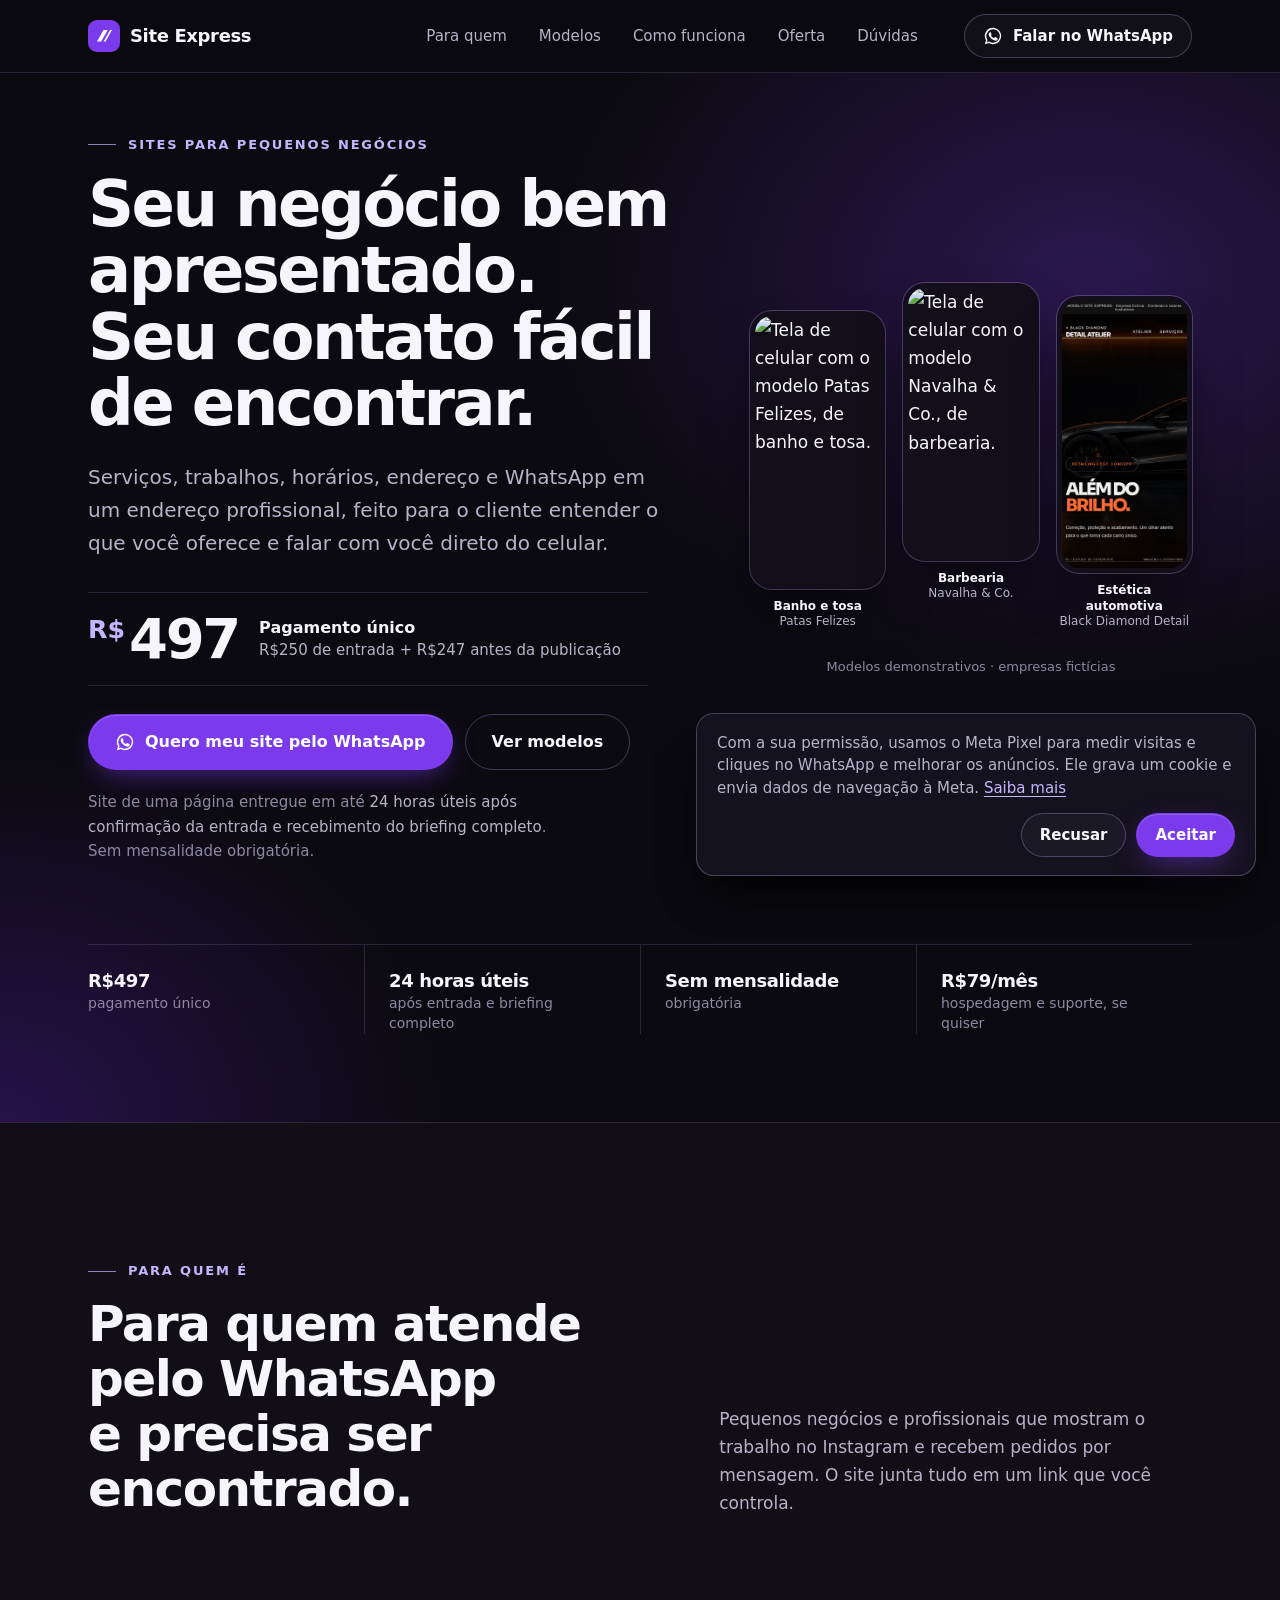
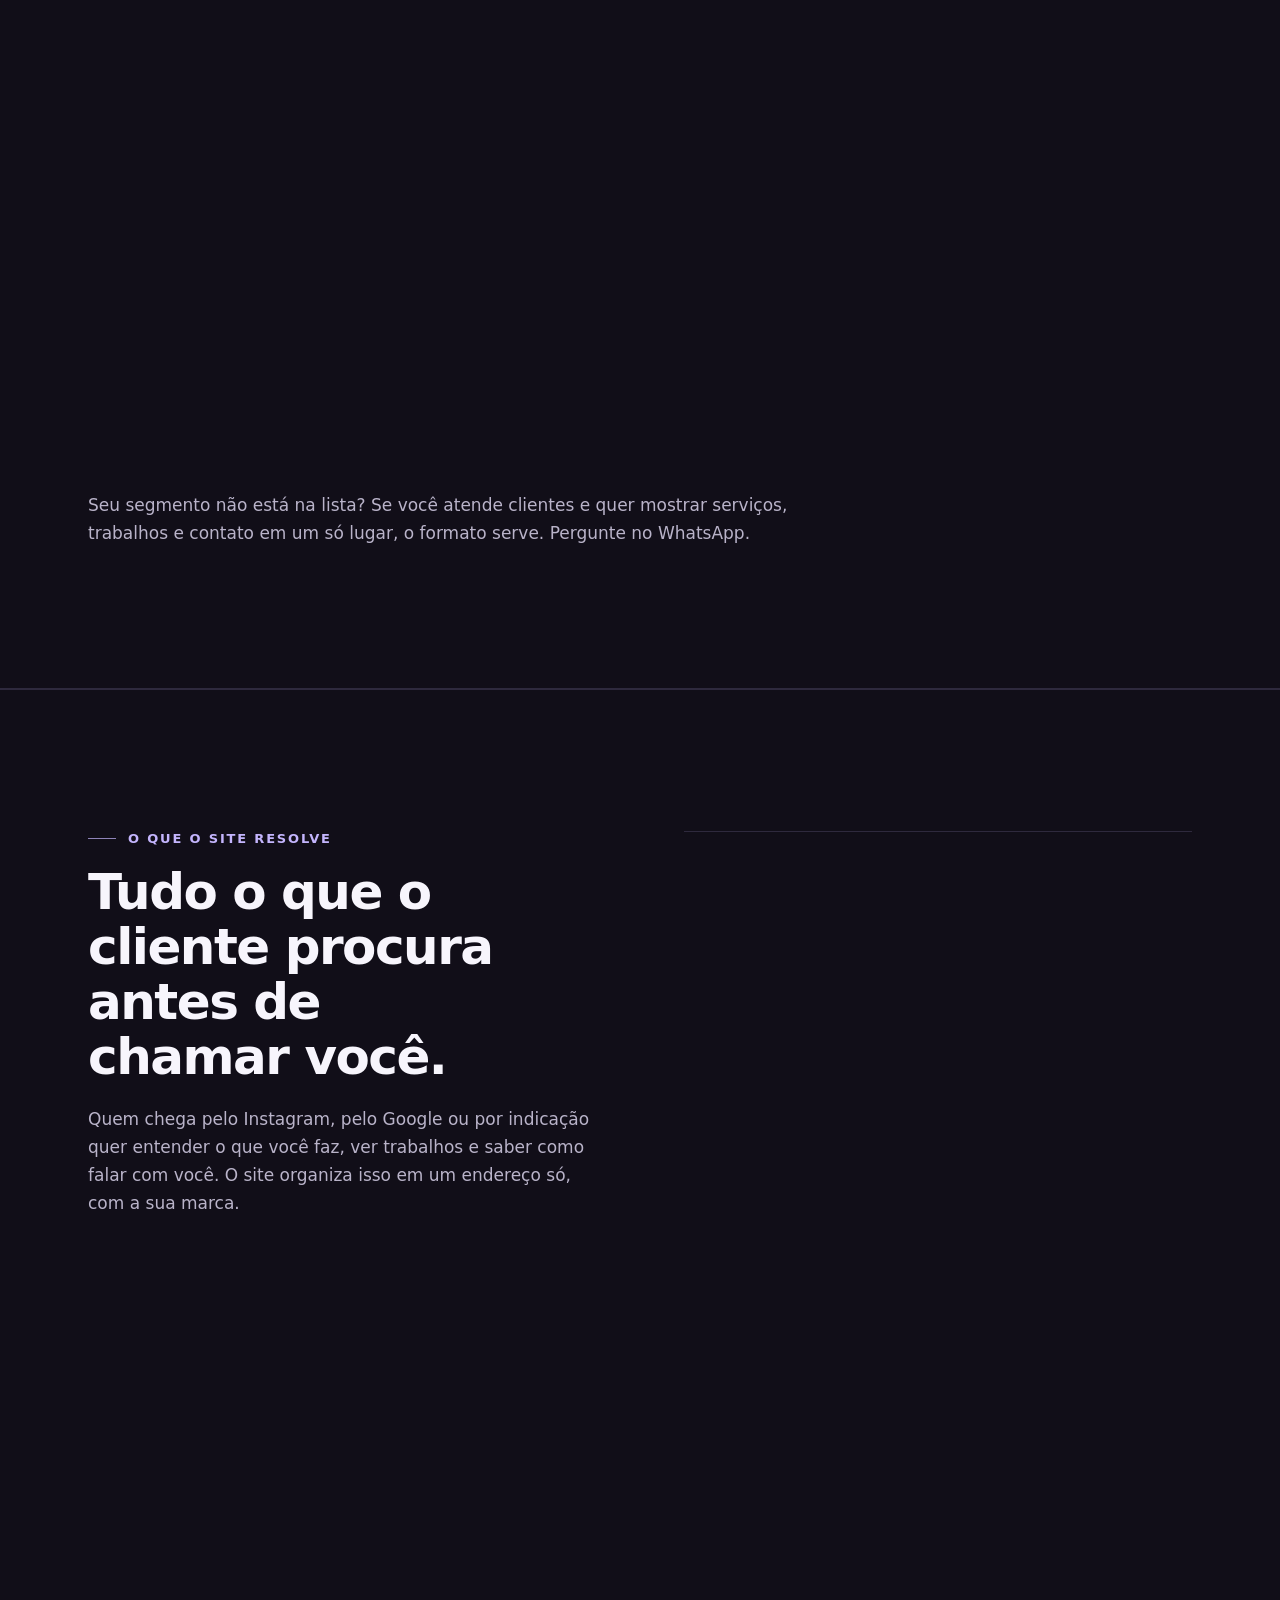
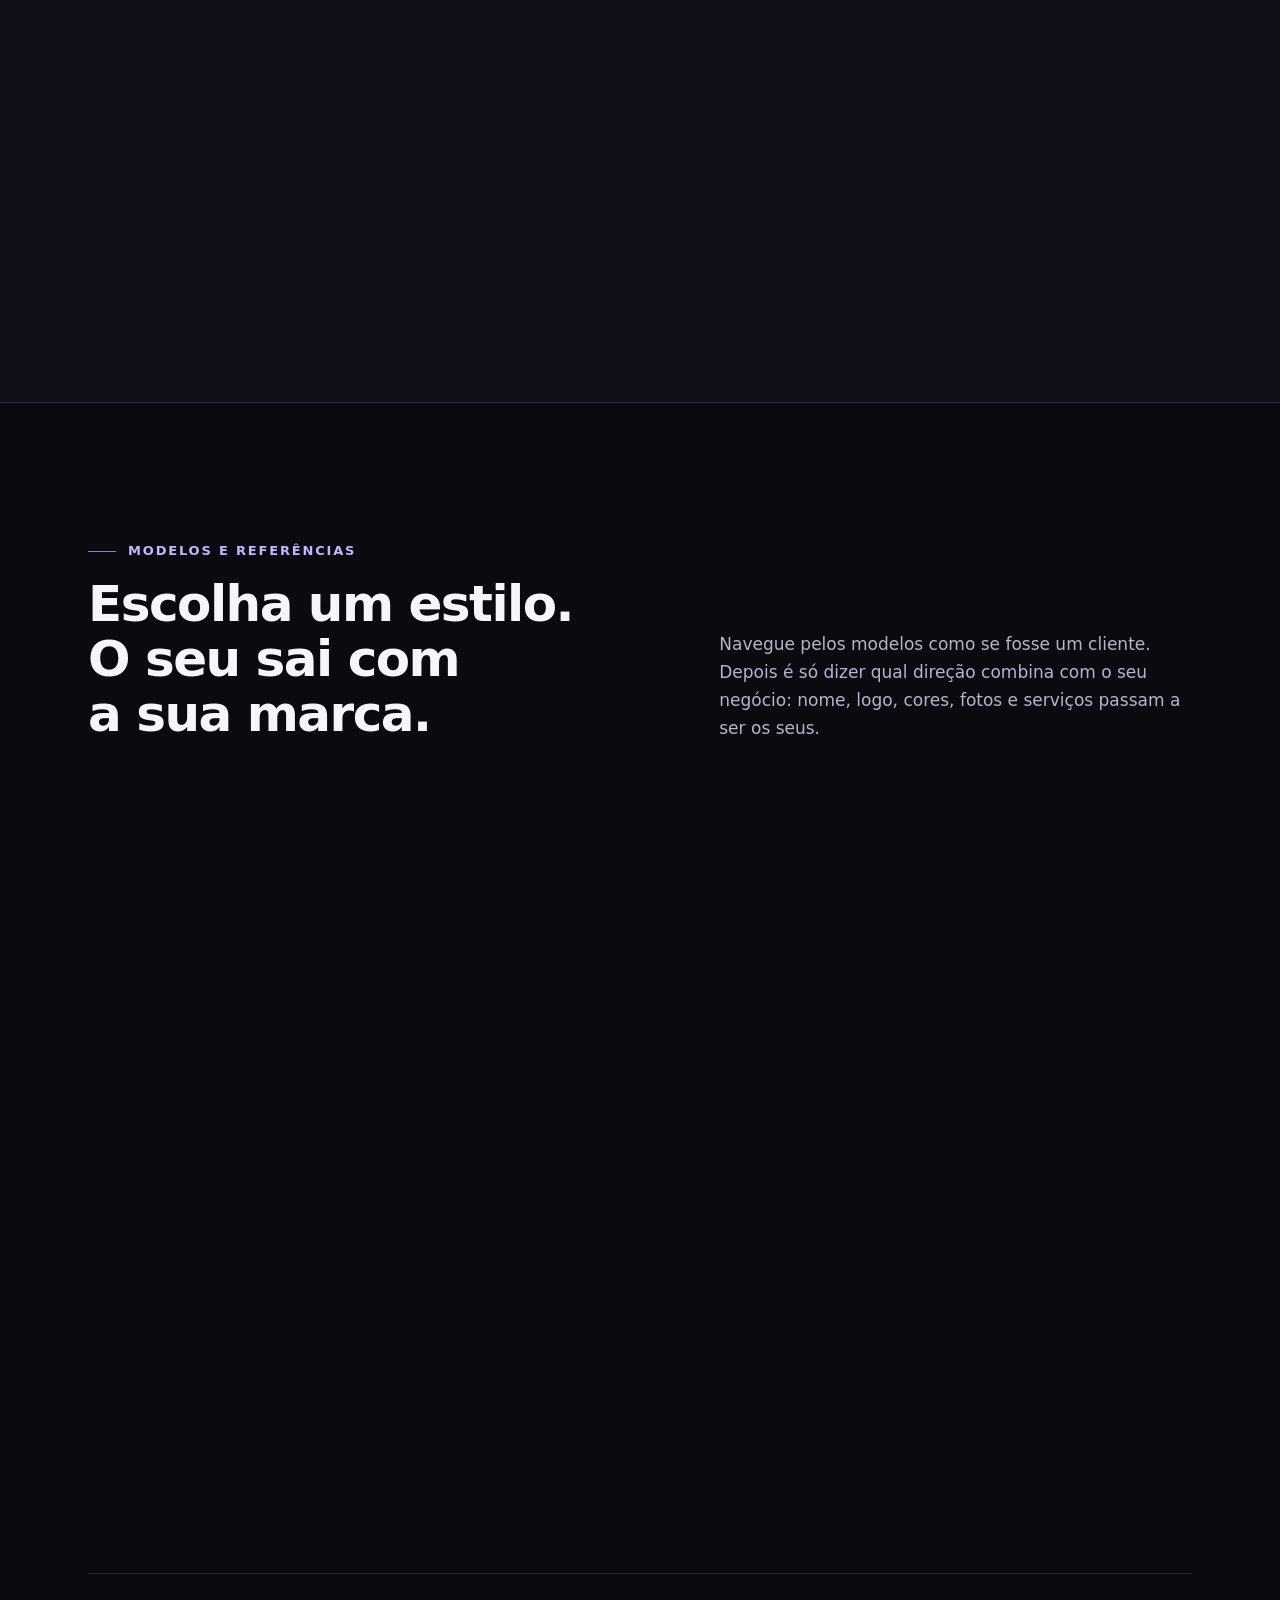
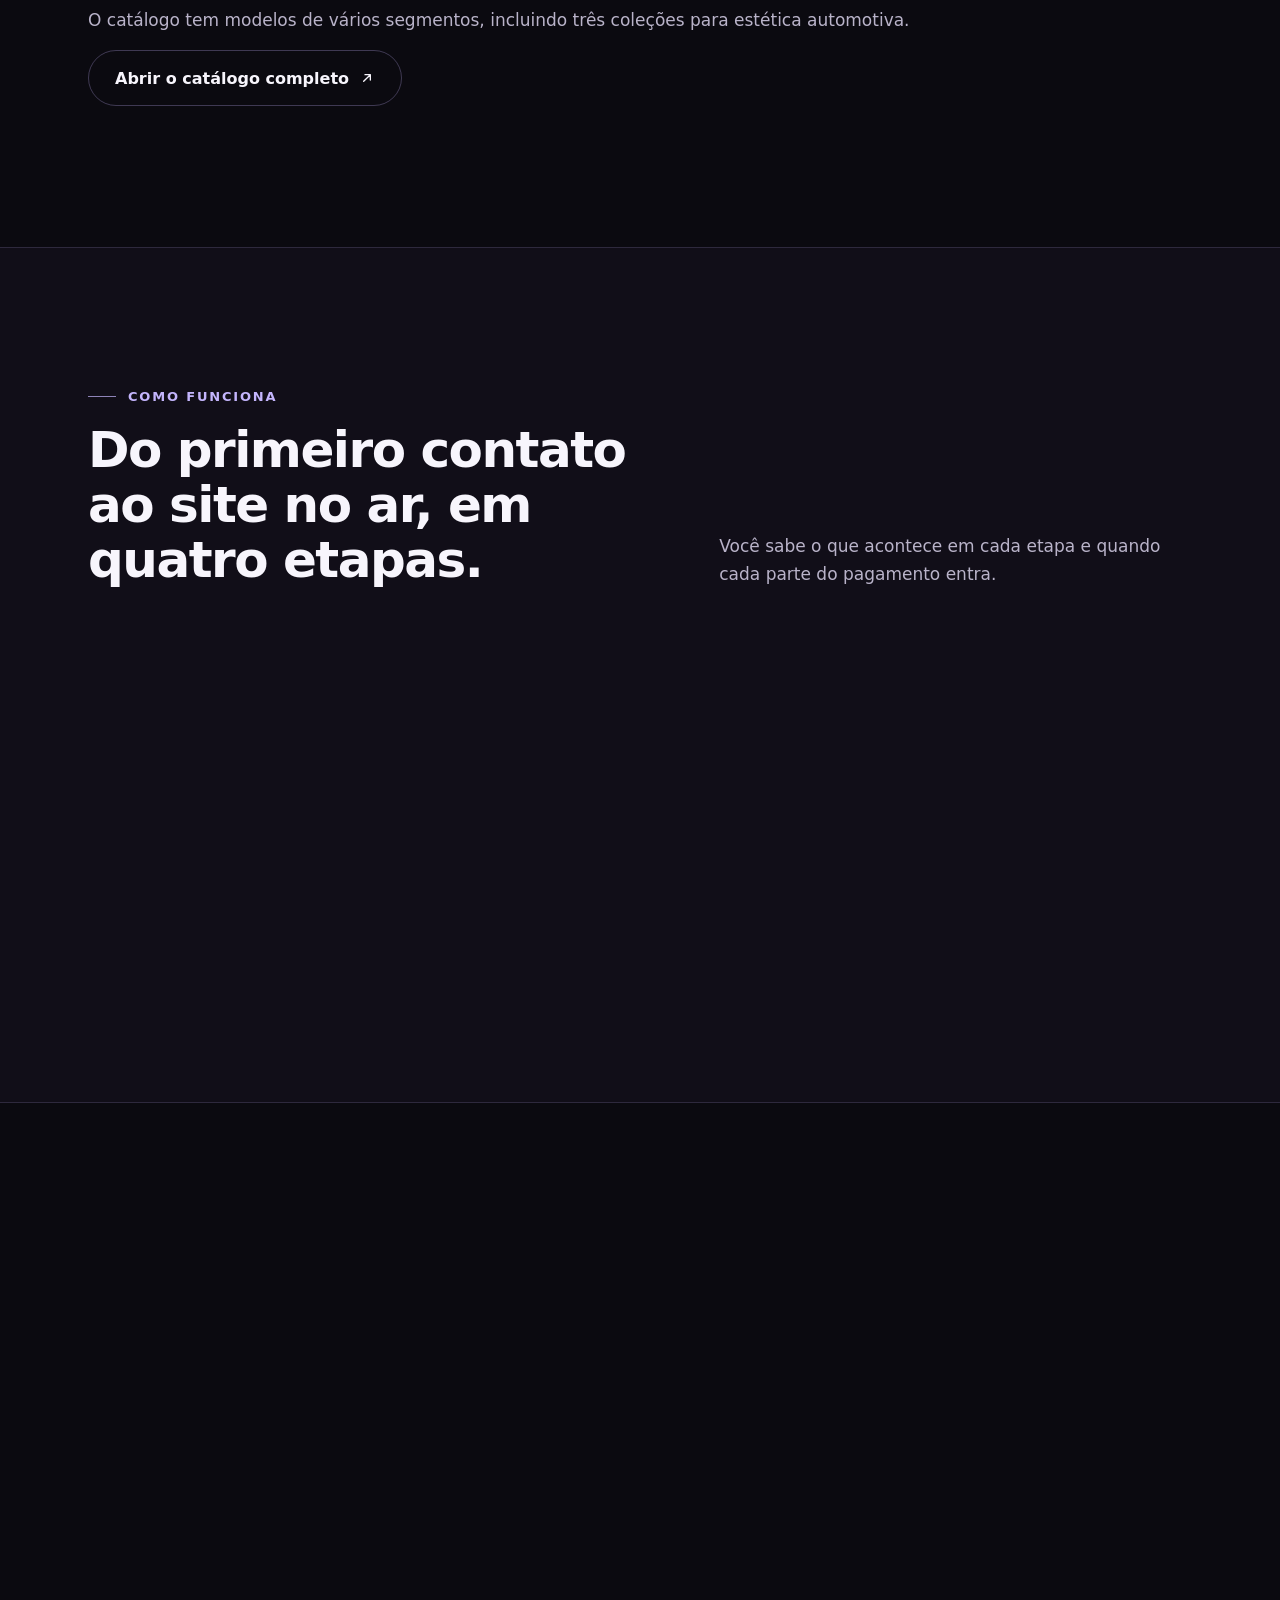
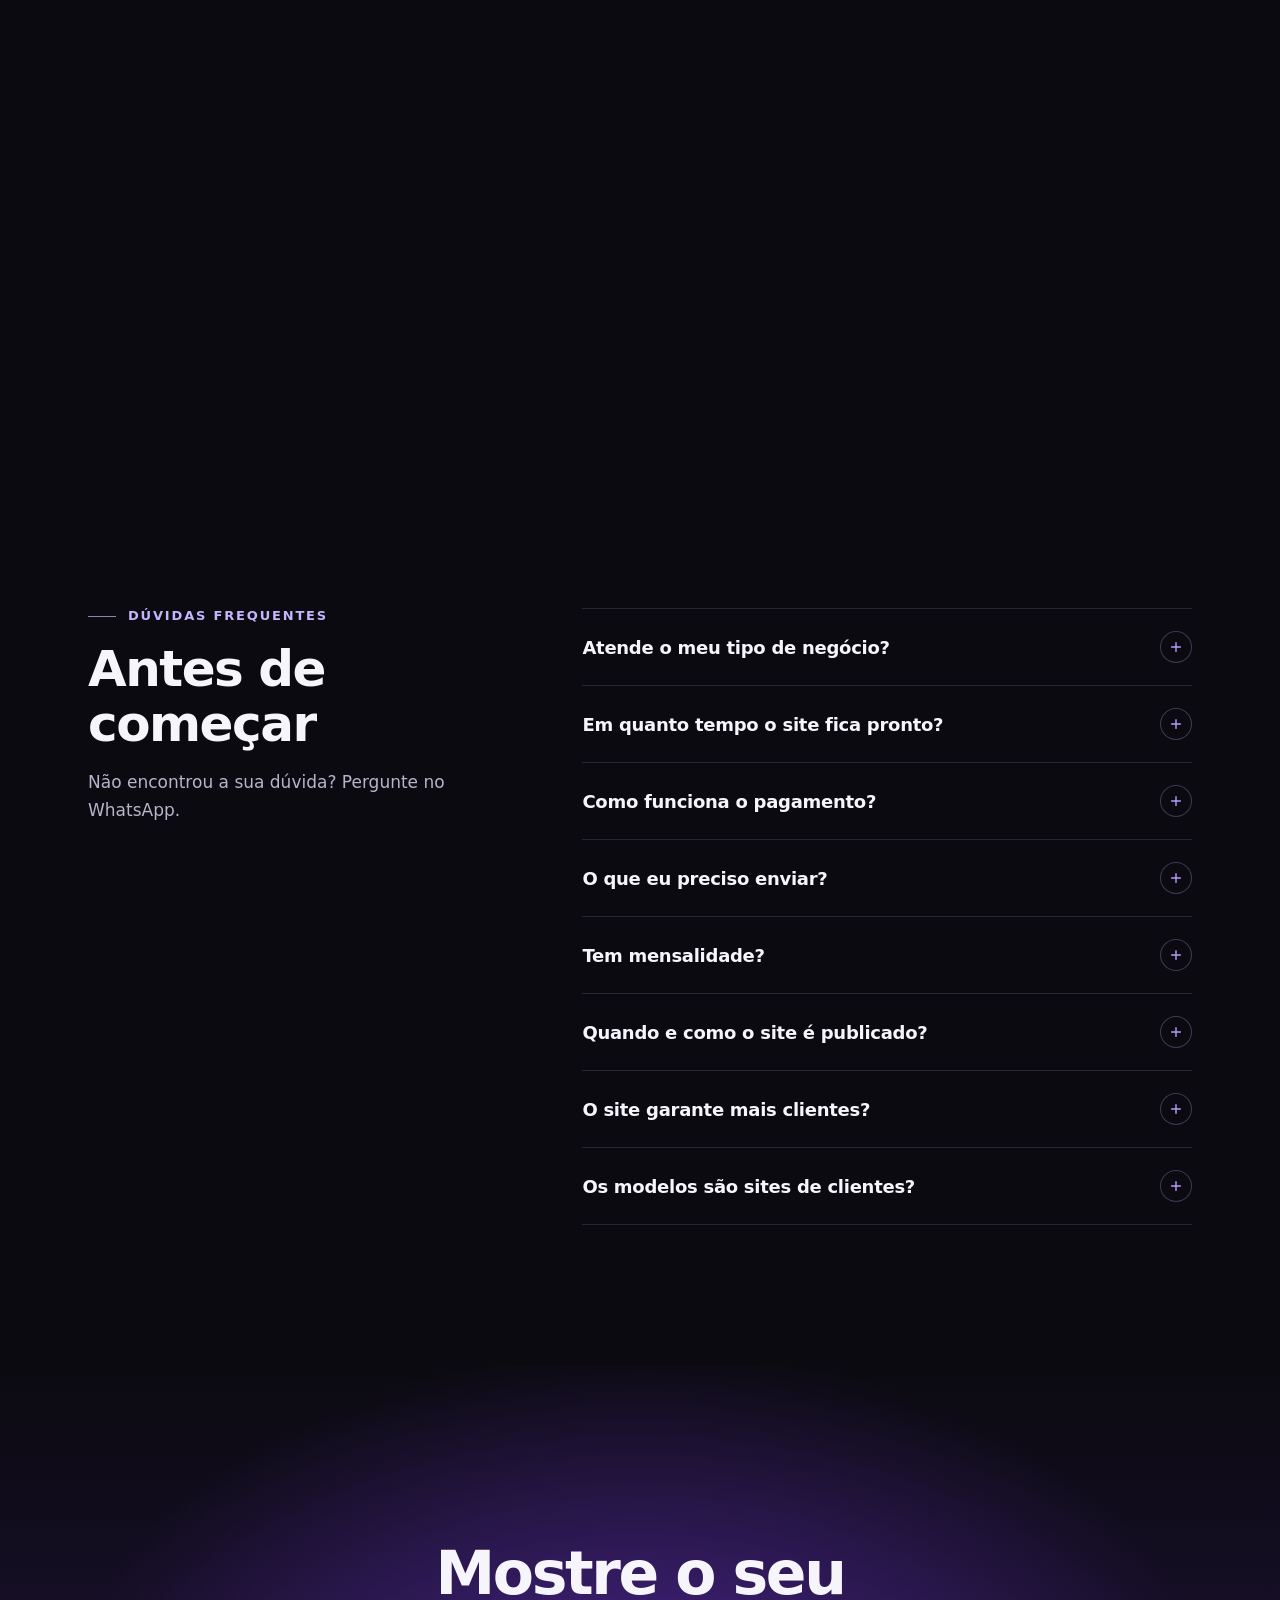
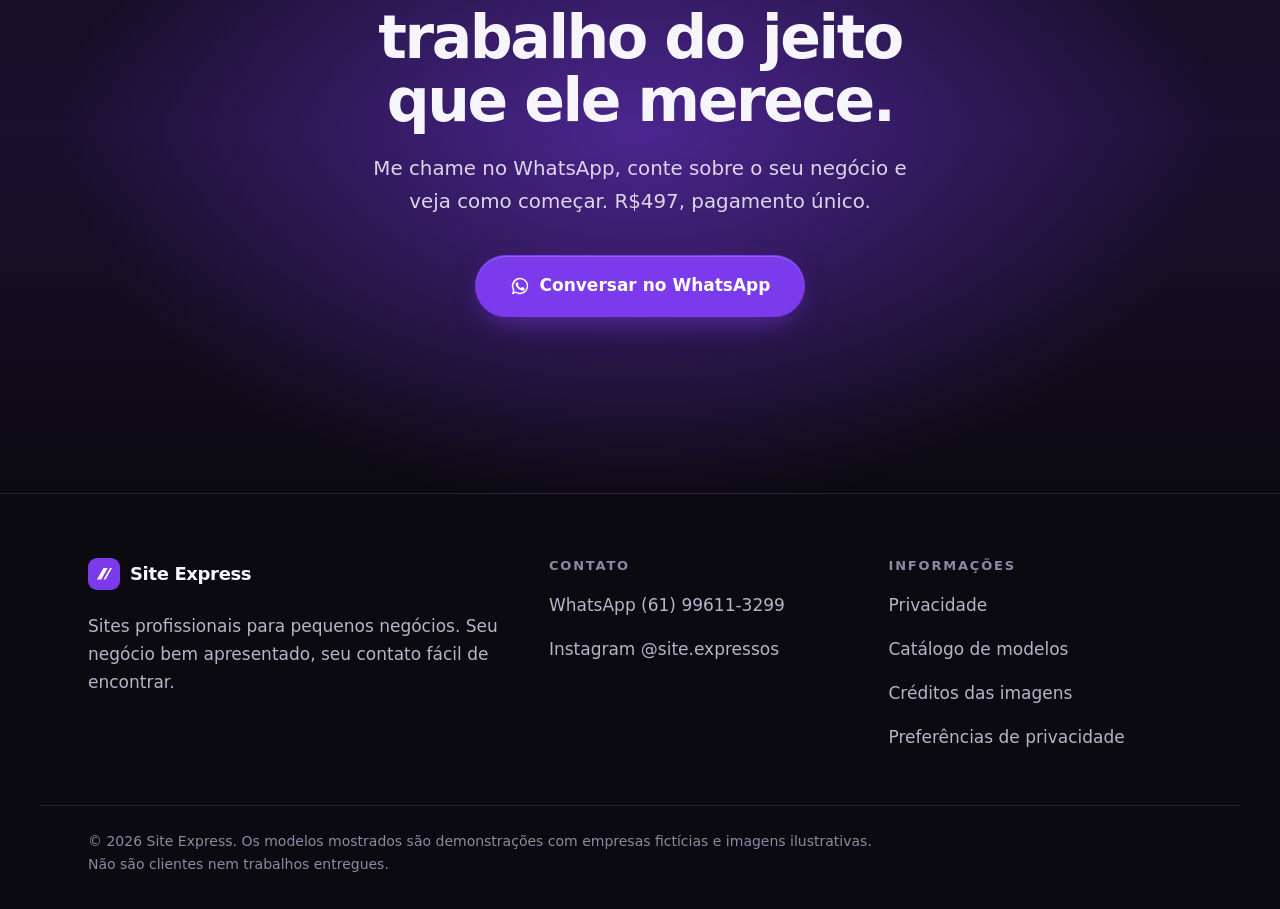
==== commit 0b8bc204: "Reposicionamento: landing para pequenos negócios, paleta roxo/preto, código de origem no WhatsApp Im" ====
--- a/index.html
+++ b/index.html
@@ -5,27 +5,28 @@
   <meta name="viewport" content="width=device-width, initial-scale=1">
   <meta http-equiv="Content-Security-Policy" content="default-src 'self'; img-src 'self' data: https://www.facebook.com; script-src 'self' https://connect.facebook.net; style-src 'self'; font-src 'self'; connect-src https://www.facebook.com https://connect.facebook.net; object-src 'none'; base-uri 'self'; form-action 'none'">
   <meta name="referrer" content="strict-origin-when-cross-origin">
-  <title>Site Express · Sites para estética automotiva por R$497</title>
-  <meta name="description" content="Site profissional para a sua estética automotiva: serviços, fotos, endereço e WhatsApp em uma página feita para o celular. R$497, pagamento único, sem mensalidade obrigatória.">
+  <title>Site Express · Sites profissionais para pequenos negócios por R$497</title>
+  <meta name="description" content="Seu negócio bem apresentado e seu contato fácil de encontrar: serviços, trabalhos, horários, endereço e WhatsApp em um site profissional feito para o celular. R$497, pagamento único, sem mensalidade obrigatória.">
   <link rel="canonical" href="https://vinriibeiro.github.io/site-express/">
-  <meta name="theme-color" content="#070B18">
+  <meta name="theme-color" content="#0B0A10">
   <meta property="og:type" content="website">
   <meta property="og:locale" content="pt_BR">
   <meta property="og:site_name" content="Site Express">
-  <meta property="og:title" content="Site Express · Sites para estética automotiva">
-  <meta property="og:description" content="Serviços, fotos, endereço e WhatsApp em uma página profissional. R$497, pagamento único.">
+  <meta property="og:title" content="Site Express · Seu negócio bem apresentado">
+  <meta property="og:description" content="Serviços, trabalhos, informações e WhatsApp em um endereço profissional. Sites para pequenos negócios por R$497, pagamento único.">
   <meta property="og:url" content="https://vinriibeiro.github.io/site-express/">
   <meta property="og:image" content="https://vinriibeiro.github.io/site-express/assets/img/og.jpg">
   <meta property="og:image:width" content="1200">
   <meta property="og:image:height" content="630">
+  <meta property="og:image:alt" content="Site Express: seu negócio bem apresentado, seu contato fácil de encontrar.">
   <meta name="twitter:card" content="summary_large_image">
   <link rel="icon" href="assets/img/favicon.svg" type="image/svg+xml">
   <link rel="apple-touch-icon" href="assets/img/apple-touch-icon.png">
   <link rel="preload" href="assets/fonts/sora-latin.woff2" as="font" type="font/woff2" crossorigin>
   <link rel="preload" href="assets/fonts/inter-latin.woff2" as="font" type="font/woff2" crossorigin>
-  <link rel="stylesheet" href="assets/css/site.css?v=2">
-  <script src="assets/js/config.js?v=2" defer></script>
-  <script src="assets/js/site.js?v=2" defer></script>
+  <link rel="stylesheet" href="assets/css/site.css?v=3">
+  <script src="assets/js/config.js?v=3" defer></script>
+  <script src="assets/js/site.js?v=3" defer></script>
 </head>
 <body>
   <a class="skip" href="#conteudo">Pular para o conteúdo</a>
@@ -37,12 +38,13 @@
         <span class="marca__nome">Site Express</span>
       </a>
       <nav class="topo__nav" aria-label="Seções">
+        <a href="#para-quem">Para quem</a>
         <a href="#modelos">Modelos</a>
         <a href="#como-funciona">Como funciona</a>
         <a href="#oferta">Oferta</a>
         <a href="#duvidas">Dúvidas</a>
       </nav>
-      <a class="btn btn--sm btn--ghost" data-wa="cabecalho" href="https://wa.me/5561996113299?text=Ol%C3%A1!%20Quero%20um%20site%20para%20minha%20est%C3%A9tica%20automotiva.%20Vi%20a%20oferta%20do%20Site%20Express%20por%20R%24497%20e%20gostaria%20de%20saber%20como%20come%C3%A7ar." rel="noopener">
+      <a class="btn btn--sm btn--ghost" data-wa="cabecalho" href="https://wa.me/5561996113299?text=Ol%C3%A1%21%20Vi%20o%20site%20da%20Site%20Express%20e%20quero%20um%20site%20para%20o%20meu%20neg%C3%B3cio.%20Pode%20me%20explicar%20como%20come%C3%A7ar%3F" rel="noopener">
         <svg class="ico" viewBox="0 0 24 24" aria-hidden="true" focusable="false"><path d="M12 2.2a9.8 9.8 0 0 0-8.4 14.9L2.3 21.8l4.8-1.3A9.8 9.8 0 1 0 12 2.2Zm0 17.9a8.1 8.1 0 0 1-4.2-1.2l-.3-.2-2.8.8.8-2.8-.2-.3A8.1 8.1 0 1 1 12 20.1Zm4.5-6.1c-.2-.1-1.5-.7-1.7-.8s-.4-.1-.6.1l-.8 1c-.1.2-.3.2-.5.1a6.6 6.6 0 0 1-3.3-2.9c-.2-.4.2-.4.7-1.3.1-.2 0-.3 0-.4l-.8-1.8c-.2-.5-.4-.4-.6-.4h-.5a1 1 0 0 0-.7.3 3 3 0 0 0-.9 2.2 5.2 5.2 0 0 0 1.1 2.8 11.9 11.9 0 0 0 4.6 4c1.7.7 2.3.8 3.2.7a2.7 2.7 0 0 0 1.8-1.3 2.2 2.2 0 0 0 .1-1.3c0-.1-.2-.2-.4-.3Z" fill="currentColor"/></svg>
         <span><span class="so-largo">Falar no </span>WhatsApp</span>
       </a>
@@ -50,13 +52,13 @@
   </header>
 
   <main id="conteudo">
-    <!-- 2. Hero -->
+    <!-- Hero -->
     <section class="hero" aria-labelledby="hero-titulo">
       <div class="wrap hero__grid">
         <div class="hero__texto">
-          <p class="sobretitulo">Sites para estética automotiva</p>
-          <h1 id="hero-titulo" class="hero__titulo">Um site com o mesmo acabamento do seu trabalho.</h1>
-          <p class="hero__lead">Seus serviços, fotos, endereço e WhatsApp em uma página profissional, feita para o cliente entender o que você faz e pedir orçamento direto do celular.</p>
+          <p class="sobretitulo">Sites para pequenos negócios</p>
+          <h1 id="hero-titulo" class="hero__titulo">Seu negócio bem apresentado. Seu contato fácil de encontrar.</h1>
+          <p class="hero__lead">Serviços, trabalhos, horários, endereço e WhatsApp em um endereço profissional, feito para o cliente entender o que você oferece e falar com você direto do celular.</p>
 
           <div class="preco" aria-label="Preço">
             <p class="preco__valor"><span class="preco__moeda">R$</span>497</p>
@@ -67,32 +69,31 @@
           </div>
 
           <div class="acoes">
-            <a class="btn btn--primario" data-wa="hero" href="https://wa.me/5561996113299?text=Ol%C3%A1!%20Quero%20um%20site%20para%20minha%20est%C3%A9tica%20automotiva.%20Vi%20a%20oferta%20do%20Site%20Express%20por%20R%24497%20e%20gostaria%20de%20saber%20como%20come%C3%A7ar." rel="noopener">
+            <a class="btn btn--primario" data-wa="hero" href="https://wa.me/5561996113299?text=Ol%C3%A1%21%20Vi%20o%20site%20da%20Site%20Express%20e%20quero%20um%20site%20para%20o%20meu%20neg%C3%B3cio.%20Pode%20me%20explicar%20como%20come%C3%A7ar%3F" rel="noopener">
               <svg class="ico" viewBox="0 0 24 24" aria-hidden="true" focusable="false"><path d="M12 2.2a9.8 9.8 0 0 0-8.4 14.9L2.3 21.8l4.8-1.3A9.8 9.8 0 1 0 12 2.2Zm0 17.9a8.1 8.1 0 0 1-4.2-1.2l-.3-.2-2.8.8.8-2.8-.2-.3A8.1 8.1 0 1 1 12 20.1Zm4.5-6.1c-.2-.1-1.5-.7-1.7-.8s-.4-.1-.6.1l-.8 1c-.1.2-.3.2-.5.1a6.6 6.6 0 0 1-3.3-2.9c-.2-.4.2-.4.7-1.3.1-.2 0-.3 0-.4l-.8-1.8c-.2-.5-.4-.4-.6-.4h-.5a1 1 0 0 0-.7.3 3 3 0 0 0-.9 2.2 5.2 5.2 0 0 0 1.1 2.8 11.9 11.9 0 0 0 4.6 4c1.7.7 2.3.8 3.2.7a2.7 2.7 0 0 0 1.8-1.3 2.2 2.2 0 0 0 .1-1.3c0-.1-.2-.2-.4-.3Z" fill="currentColor"/></svg>
               <span>Quero meu site pelo WhatsApp</span>
             </a>
             <a class="btn btn--linha" href="#modelos">Ver modelos</a>
           </div>
-          <p class="hero__prazo">Entrega em até <strong>24 horas úteis após confirmação da entrada e recebimento do briefing completo</strong>. Sem mensalidade obrigatória.</p>
+          <p class="hero__prazo">Site de uma página entregue em até <strong>24 horas úteis após confirmação da entrada e recebimento do briefing completo</strong>. Sem mensalidade obrigatória.</p>
         </div>
 
         <div class="hero__visual">
-          <figure class="hero__foto">
-            <picture>
-              <source type="image/avif" srcset="assets/img/polimento-560.avif 560w, assets/img/polimento-840.avif 840w, assets/img/polimento-1200.avif 1200w" sizes="(min-width: 960px) 40vw, 92vw">
-              <img src="assets/img/polimento-840.webp" srcset="assets/img/polimento-560.webp 560w, assets/img/polimento-840.webp 840w, assets/img/polimento-1200.webp 1200w" sizes="(min-width: 960px) 40vw, 92vw" width="840" height="1050" alt="Mãos conduzindo uma politriz com boina sobre a pintura preta e espelhada de um carro." fetchpriority="high">
-            </picture>
-            <figcaption class="credito">Foto ilustrativa: Harrycapta, <span class="nw">CC BY-SA 4.0</span></figcaption>
-          </figure>
-          <figure class="celular hero__celular">
-            <div class="celular__tela">
-              <picture>
-                <source type="image/avif" srcset="assets/img/colecao-black-diamond-detail-mobile-300.avif 300w, assets/img/colecao-black-diamond-detail-mobile-600.avif 600w" sizes="(min-width: 960px) 210px, 150px">
-                <img src="assets/img/colecao-black-diamond-detail-mobile-300.webp" srcset="assets/img/colecao-black-diamond-detail-mobile-300.webp 300w, assets/img/colecao-black-diamond-detail-mobile-600.webp 600w" sizes="(min-width: 960px) 210px, 150px" width="300" height="615" alt="Tela de celular com o modelo Black Diamond Detail: fundo escuro, carro esportivo e o título Além do brilho.">
-              </picture>
-            </div>
-            <figcaption class="etiqueta">Modelo demonstrativo · empresa fictícia</figcaption>
-          </figure>
+          <div class="hero__trio">
+            <figure class="celular">
+              <div class="celular__tela"><picture><source type="image/avif" srcset="assets/img/demo-patas-felizes-banho-tosa-mobile-300.avif 300w, assets/img/demo-patas-felizes-banho-tosa-mobile-600.avif 600w" sizes="(min-width: 960px) 170px, 30vw"><img src="assets/img/demo-patas-felizes-banho-tosa-mobile-300.webp" srcset="assets/img/demo-patas-felizes-banho-tosa-mobile-300.webp 300w, assets/img/demo-patas-felizes-banho-tosa-mobile-600.webp 600w" sizes="(min-width: 960px) 170px, 30vw" width="300" height="615" alt="Tela de celular com o modelo Patas Felizes, de banho e tosa."></picture></div>
+              <figcaption><b>Banho e tosa</b>Patas Felizes</figcaption>
+            </figure>
+            <figure class="celular">
+              <div class="celular__tela"><picture><source type="image/avif" srcset="assets/img/demo-navalha-co-barbearia-mobile-300.avif 300w, assets/img/demo-navalha-co-barbearia-mobile-600.avif 600w" sizes="(min-width: 960px) 170px, 30vw"><img src="assets/img/demo-navalha-co-barbearia-mobile-300.webp" srcset="assets/img/demo-navalha-co-barbearia-mobile-300.webp 300w, assets/img/demo-navalha-co-barbearia-mobile-600.webp 600w" sizes="(min-width: 960px) 170px, 30vw" width="300" height="615" alt="Tela de celular com o modelo Navalha &amp; Co., de barbearia."></picture></div>
+              <figcaption><b>Barbearia</b>Navalha &amp; Co.</figcaption>
+            </figure>
+            <figure class="celular">
+              <div class="celular__tela"><picture><source type="image/avif" srcset="assets/img/colecao-black-diamond-detail-mobile-300.avif 300w, assets/img/colecao-black-diamond-detail-mobile-600.avif 600w" sizes="(min-width: 960px) 170px, 30vw"><img src="assets/img/colecao-black-diamond-detail-mobile-300.webp" srcset="assets/img/colecao-black-diamond-detail-mobile-300.webp 300w, assets/img/colecao-black-diamond-detail-mobile-600.webp 600w" sizes="(min-width: 960px) 170px, 30vw" width="300" height="615" alt="Tela de celular com o modelo Black Diamond Detail, de estética automotiva."></picture></div>
+              <figcaption><b>Estética automotiva</b>Black Diamond Detail</figcaption>
+            </figure>
+          </div>
+          <p class="hero__nota">Modelos demonstrativos · empresas fictícias</p>
         </div>
       </div>
 
@@ -106,39 +107,80 @@
       </div>
     </section>
 
-    <!-- 3. Benefícios -->
+    <!-- Para quem -->
+    <section class="secao segmentos-secao" id="para-quem" aria-labelledby="para-quem-titulo">
+      <div class="wrap">
+        <div class="cabeca">
+          <div>
+            <p class="sobretitulo">Para quem é</p>
+            <h2 id="para-quem-titulo" class="titulo">Para quem atende pelo WhatsApp e precisa ser encontrado.</h2>
+          </div>
+          <p class="texto cabeca__texto">Pequenos negócios e profissionais que mostram o trabalho no Instagram e recebem pedidos por mensagem. O site junta tudo em um link que você controla.</p>
+        </div>
+        <ul class="segmentos">
+          <li class="segmento revelar">
+            <svg viewBox="0 0 24 24" aria-hidden="true" focusable="false" fill="none" stroke="currentColor" stroke-width="1.6" stroke-linecap="round" stroke-linejoin="round"><circle cx="6" cy="6" r="3"/><circle cx="6" cy="18" r="3"/><path d="M20 4 8.1 15.9M14.5 14.5 20 20M8.1 8.1 12 12"/></svg>
+            <h3>Barbearias e salões</h3>
+            <p>Serviços, valores “a partir de”, cortes e horários, com o agendamento pelo WhatsApp.</p>
+          </li>
+          <li class="segmento revelar">
+            <svg viewBox="0 0 24 24" aria-hidden="true" focusable="false" fill="none" stroke="currentColor" stroke-width="1.6" stroke-linecap="round" stroke-linejoin="round"><circle cx="5.5" cy="10" r="2"/><circle cx="9.5" cy="5.5" r="2"/><circle cx="14.5" cy="5.5" r="2"/><circle cx="18.5" cy="10" r="2"/><path d="M12 12c-3 0-5.5 3.2-5.5 5.5 0 1.7 1.3 2.5 2.8 2.5 1.2 0 1.8-.6 2.7-.6s1.5.6 2.7.6c1.5 0 2.8-.8 2.8-2.5C17.5 15.2 15 12 12 12Z"/></svg>
+            <h3>Pet shops e banho e tosa</h3>
+            <p>Pacotes, cuidados, fotos dos pets atendidos e como funciona a busca e entrega.</p>
+          </li>
+          <li class="segmento revelar">
+            <svg viewBox="0 0 24 24" aria-hidden="true" focusable="false" fill="none" stroke="currentColor" stroke-width="1.6" stroke-linecap="round" stroke-linejoin="round"><path d="M4 20h16M5 20v-6a7 7 0 0 1 14 0v6"/><path d="M12 7V4M9 4h6"/></svg>
+            <h3>Confeitarias e docerias</h3>
+            <p>Produtos, sabores, prazo de encomenda e um caminho curto para pedir.</p>
+          </li>
+          <li class="segmento revelar">
+            <svg viewBox="0 0 24 24" aria-hidden="true" focusable="false" fill="none" stroke="currentColor" stroke-width="1.6" stroke-linecap="round" stroke-linejoin="round"><path d="M5 17h14M6 17l1.5-5h9l1.5 5M7.5 12 9 8h6l1.5 4"/><circle cx="8" cy="17" r="2"/><circle cx="16" cy="17" r="2"/></svg>
+            <h3>Estética automotiva</h3>
+            <p>Polimento, vitrificação e higienização, com fotos dos carros e orçamento a um toque.</p>
+          </li>
+          <li class="segmento revelar">
+            <svg viewBox="0 0 24 24" aria-hidden="true" focusable="false" fill="none" stroke="currentColor" stroke-width="1.6" stroke-linecap="round" stroke-linejoin="round"><path d="M14.7 6.3a4 4 0 0 0-5.4 5.4L3 18l3 3 6.3-6.3a4 4 0 0 0 5.4-5.4l-2.5 2.5-2.4-.6-.6-2.4Z"/></svg>
+            <h3>Prestadores de serviço</h3>
+            <p>Eletricistas, reformas, fotógrafos, professores e outros profissionais que atendem por agenda.</p>
+          </li>
+        </ul>
+        <p class="segmentos__nota">Seu segmento não está na lista? Se você atende clientes e quer mostrar serviços, trabalhos e contato em um só lugar, o formato serve. Pergunte no WhatsApp.</p>
+      </div>
+    </section>
+
+    <!-- Benefícios -->
     <section class="secao beneficios" id="beneficios" aria-labelledby="beneficios-titulo">
       <div class="wrap beneficios__grid">
         <div class="beneficios__intro">
-          <p class="sobretitulo">Para a sua estética</p>
-          <h2 id="beneficios-titulo" class="titulo">Tudo o que o cliente procura antes de pedir um orçamento.</h2>
-          <p class="texto">Quem procura polimento, vitrificação ou higienização quer entender o serviço, ver trabalhos e saber como falar com você. O site organiza isso em um endereço só, com a sua marca.</p>
+          <p class="sobretitulo">O que o site resolve</p>
+          <h2 id="beneficios-titulo" class="titulo">Tudo o que o cliente procura antes de chamar você.</h2>
+          <p class="texto">Quem chega pelo Instagram, pelo Google ou por indicação quer entender o que você faz, ver trabalhos e saber como falar com você. O site organiza isso em um endereço só, com a sua marca.</p>
           <figure class="navegador revelar">
             <div class="navegador__barra" aria-hidden="true"><span></span><span></span><span></span></div>
             <picture>
-              <source type="image/avif" srcset="assets/img/colecao-prime-car-estetica-desktop-720.avif 720w, assets/img/colecao-prime-car-estetica-desktop-1200.avif 1200w" sizes="(min-width: 960px) 34vw, 92vw">
-              <img src="assets/img/colecao-prime-car-estetica-desktop-720.webp" srcset="assets/img/colecao-prime-car-estetica-desktop-720.webp 720w, assets/img/colecao-prime-car-estetica-desktop-1200.webp 1200w" sizes="(min-width: 960px) 34vw, 92vw" width="720" height="450" loading="lazy" decoding="async" alt="Página inicial do modelo Prime Car Estética no computador, com o título Seu carro. Outra energia.">
+              <source type="image/avif" srcset="assets/img/demo-navalha-co-barbearia-desktop-720.avif 720w, assets/img/demo-navalha-co-barbearia-desktop-1200.avif 1200w" sizes="(min-width: 960px) 34vw, 92vw">
+              <img src="assets/img/demo-navalha-co-barbearia-desktop-720.webp" srcset="assets/img/demo-navalha-co-barbearia-desktop-720.webp 720w, assets/img/demo-navalha-co-barbearia-desktop-1200.webp 1200w" sizes="(min-width: 960px) 34vw, 92vw" width="720" height="450" loading="lazy" decoding="async" alt="Página inicial do modelo Navalha &amp; Co. Barbearia no computador.">
             </picture>
-            <figcaption class="etiqueta">Prime Car Estética · modelo demonstrativo, empresa fictícia</figcaption>
+            <figcaption class="etiqueta">Navalha &amp; Co. Barbearia · modelo demonstrativo, empresa fictícia</figcaption>
           </figure>
         </div>
 
         <ol class="lista-num">
           <li class="revelar">
             <h3>Serviços explicados com clareza</h3>
-            <p>Lavagem detalhada, polimento, vitrificação, higienização interna: cada serviço com o que inclui e, se você quiser, valores ou “a partir de”.</p>
+            <p>Cada serviço ou produto com o que inclui e, se você quiser, valores ou “a partir de”. Menos perguntas repetidas no direct.</p>
           </li>
           <li class="revelar">
             <h3>Seus trabalhos em destaque</h3>
-            <p>Fotos dos carros que passaram pela sua estética, organizadas para mostrar o capricho sem se perder no meio do feed.</p>
-          </li>
-          <li class="revelar">
-            <h3>Orçamento a um toque</h3>
-            <p>Botões de WhatsApp com mensagem pronta ao longo da página. O cliente não precisa copiar número nem procurar contato.</p>
+            <p>Fotos organizadas para mostrar o seu capricho, sem se perder no meio do feed.</p>
+          </li>
+          <li class="revelar">
+            <h3>WhatsApp a um toque</h3>
+            <p>Botões com mensagem pronta ao longo da página. O cliente não precisa copiar número nem procurar contato.</p>
           </li>
           <li class="revelar">
             <h3>Endereço, mapa e horários</h3>
-            <p>Quem quer levar o carro encontra o caminho e sabe em que dias e horários você atende.</p>
+            <p>Quem quer ir até você encontra o caminho e sabe quando você atende. Se você atende a domicílio, a região aparece em destaque.</p>
           </li>
           <li class="revelar">
             <h3>Um link para usar em tudo</h3>
@@ -152,7 +194,7 @@
       </div>
     </section>
 
-    <!-- 4. Modelos -->
+    <!-- Modelos -->
     <section class="secao modelos" id="modelos" aria-labelledby="modelos-titulo">
       <div class="wrap">
         <div class="cabeca">
@@ -160,70 +202,58 @@
             <p class="sobretitulo">Modelos e referências</p>
             <h2 id="modelos-titulo" class="titulo">Escolha um estilo. O seu sai com a sua marca.</h2>
           </div>
-          <p class="texto cabeca__texto">Navegue pelos modelos como se fosse um cliente. Depois é só dizer qual direção combina com a sua estética: nome, logo, cores, fotos e serviços passam a ser os seus.</p>
+          <p class="texto cabeca__texto">Navegue pelos modelos como se fosse um cliente. Depois é só dizer qual direção combina com o seu negócio: nome, logo, cores, fotos e serviços passam a ser os seus.</p>
         </div>
 
         <p class="aviso"><strong>Demonstração.</strong> Os modelos usam empresas fictícias e imagens ilustrativas. Não são clientes nem projetos entregues.</p>
 
-        <ul class="vitrine" aria-label="Modelos em destaque">
+        <ul class="vitrine vitrine--4" aria-label="Modelos em destaque">
+          <li class="vitrine__item revelar">
+            <a class="vitrine__link" href="https://vinriibeiro.github.io/modelos/modelos/navalha-co-barbearia/" target="_blank" rel="noopener">
+              <span class="celular"><span class="celular__tela"><picture><source type="image/avif" srcset="assets/img/demo-navalha-co-barbearia-mobile-300.avif 300w, assets/img/demo-navalha-co-barbearia-mobile-600.avif 600w" sizes="240px"><img src="assets/img/demo-navalha-co-barbearia-mobile-300.webp" srcset="assets/img/demo-navalha-co-barbearia-mobile-300.webp 300w, assets/img/demo-navalha-co-barbearia-mobile-600.webp 600w" sizes="240px" width="300" height="615" loading="lazy" decoding="async" alt=""></picture></span></span>
+              <span class="vitrine__estilo">Barbearia</span>
+              <span class="vitrine__nome">Navalha &amp; Co.</span>
+              <span class="vitrine__desc">Serviços com valores, equipe e horários, com o agendamento pelo WhatsApp.</span>
+              <span class="vitrine__ver">Ver modelo <span class="sr">(abre em nova aba)</span><svg class="ico ico--sm" viewBox="0 0 24 24" aria-hidden="true" focusable="false"><path d="M7 17 17 7M9 7h8v8" fill="none" stroke="currentColor" stroke-width="2" stroke-linecap="round" stroke-linejoin="round"/></svg></span>
+            </a>
+          </li>
+          <li class="vitrine__item revelar">
+            <a class="vitrine__link" href="https://vinriibeiro.github.io/modelos/modelos/patas-felizes-banho-tosa/" target="_blank" rel="noopener">
+              <span class="celular"><span class="celular__tela"><picture><source type="image/avif" srcset="assets/img/demo-patas-felizes-banho-tosa-mobile-300.avif 300w, assets/img/demo-patas-felizes-banho-tosa-mobile-600.avif 600w" sizes="240px"><img src="assets/img/demo-patas-felizes-banho-tosa-mobile-300.webp" srcset="assets/img/demo-patas-felizes-banho-tosa-mobile-300.webp 300w, assets/img/demo-patas-felizes-banho-tosa-mobile-600.webp 600w" sizes="240px" width="300" height="615" loading="lazy" decoding="async" alt=""></picture></span></span>
+              <span class="vitrine__estilo">Banho e tosa</span>
+              <span class="vitrine__nome">Patas Felizes</span>
+              <span class="vitrine__desc">Pacotes claros, cuidados com o pet e pedido de horário em um toque.</span>
+              <span class="vitrine__ver">Ver modelo <span class="sr">(abre em nova aba)</span><svg class="ico ico--sm" viewBox="0 0 24 24" aria-hidden="true" focusable="false"><path d="M7 17 17 7M9 7h8v8" fill="none" stroke="currentColor" stroke-width="2" stroke-linecap="round" stroke-linejoin="round"/></svg></span>
+            </a>
+          </li>
+          <li class="vitrine__item revelar">
+            <a class="vitrine__link" href="https://vinriibeiro.github.io/modelos/modelos/doce-atelie-confeitaria/" target="_blank" rel="noopener">
+              <span class="celular"><span class="celular__tela"><picture><source type="image/avif" srcset="assets/img/demo-doce-atelie-confeitaria-mobile-300.avif 300w, assets/img/demo-doce-atelie-confeitaria-mobile-600.avif 600w" sizes="240px"><img src="assets/img/demo-doce-atelie-confeitaria-mobile-300.webp" srcset="assets/img/demo-doce-atelie-confeitaria-mobile-300.webp 300w, assets/img/demo-doce-atelie-confeitaria-mobile-600.webp 600w" sizes="240px" width="300" height="615" loading="lazy" decoding="async" alt=""></picture></span></span>
+              <span class="vitrine__estilo">Confeitaria</span>
+              <span class="vitrine__nome">Doce Ateliê</span>
+              <span class="vitrine__desc">Produtos, sabores e prazo de encomenda bem explicados.</span>
+              <span class="vitrine__ver">Ver modelo <span class="sr">(abre em nova aba)</span><svg class="ico ico--sm" viewBox="0 0 24 24" aria-hidden="true" focusable="false"><path d="M7 17 17 7M9 7h8v8" fill="none" stroke="currentColor" stroke-width="2" stroke-linecap="round" stroke-linejoin="round"/></svg></span>
+            </a>
+          </li>
           <li class="vitrine__item revelar">
             <a class="vitrine__link" href="https://vinriibeiro.github.io/modelos/modelos/colecao-black-diamond-detail/" target="_blank" rel="noopener">
-              <span class="celular">
-                <span class="celular__tela">
-                  <picture>
-                    <source type="image/avif" srcset="assets/img/colecao-black-diamond-detail-mobile-300.avif 300w, assets/img/colecao-black-diamond-detail-mobile-600.avif 600w" sizes="240px">
-                    <img src="assets/img/colecao-black-diamond-detail-mobile-300.webp" srcset="assets/img/colecao-black-diamond-detail-mobile-300.webp 300w, assets/img/colecao-black-diamond-detail-mobile-600.webp 600w" sizes="240px" width="300" height="615" loading="lazy" decoding="async" alt="">
-                  </picture>
-                </span>
-              </span>
-              <span class="vitrine__estilo">Escuro e cinematográfico</span>
+              <span class="celular"><span class="celular__tela"><picture><source type="image/avif" srcset="assets/img/colecao-black-diamond-detail-mobile-300.avif 300w, assets/img/colecao-black-diamond-detail-mobile-600.avif 600w" sizes="240px"><img src="assets/img/colecao-black-diamond-detail-mobile-300.webp" srcset="assets/img/colecao-black-diamond-detail-mobile-300.webp 300w, assets/img/colecao-black-diamond-detail-mobile-600.webp 600w" sizes="240px" width="300" height="615" loading="lazy" decoding="async" alt=""></picture></span></span>
+              <span class="vitrine__estilo">Estética automotiva</span>
               <span class="vitrine__nome">Black Diamond Detail</span>
-              <span class="vitrine__desc">Para correção de pintura, vitrificação e detalhamento.</span>
+              <span class="vitrine__desc">Correção de pintura, vitrificação e detalhamento.</span>
               <span class="vitrine__ver">Ver modelo <span class="sr">(abre em nova aba)</span><svg class="ico ico--sm" viewBox="0 0 24 24" aria-hidden="true" focusable="false"><path d="M7 17 17 7M9 7h8v8" fill="none" stroke="currentColor" stroke-width="2" stroke-linecap="round" stroke-linejoin="round"/></svg></span>
             </a>
           </li>
-          <li class="vitrine__item revelar">
-            <a class="vitrine__link" href="https://vinriibeiro.github.io/modelos/modelos/colecao-prime-car-estetica/" target="_blank" rel="noopener">
-              <span class="celular">
-                <span class="celular__tela">
-                  <picture>
-                    <source type="image/avif" srcset="assets/img/colecao-prime-car-estetica-mobile-300.avif 300w, assets/img/colecao-prime-car-estetica-mobile-600.avif 600w" sizes="240px">
-                    <img src="assets/img/colecao-prime-car-estetica-mobile-300.webp" srcset="assets/img/colecao-prime-car-estetica-mobile-300.webp 300w, assets/img/colecao-prime-car-estetica-mobile-600.webp 600w" sizes="240px" width="300" height="615" loading="lazy" decoding="async" alt="">
-                  </picture>
-                </span>
-              </span>
-              <span class="vitrine__estilo">Moderno e acolhedor</span>
-              <span class="vitrine__nome">Prime Car Estética</span>
-              <span class="vitrine__desc">Guia o cliente até o serviço certo. Para a estética completa.</span>
-              <span class="vitrine__ver">Ver modelo <span class="sr">(abre em nova aba)</span><svg class="ico ico--sm" viewBox="0 0 24 24" aria-hidden="true" focusable="false"><path d="M7 17 17 7M9 7h8v8" fill="none" stroke="currentColor" stroke-width="2" stroke-linecap="round" stroke-linejoin="round"/></svg></span>
-            </a>
-          </li>
-          <li class="vitrine__item revelar">
-            <a class="vitrine__link" href="https://vinriibeiro.github.io/modelos/modelos/colecao-autoclean-express/" target="_blank" rel="noopener">
-              <span class="celular">
-                <span class="celular__tela">
-                  <picture>
-                    <source type="image/avif" srcset="assets/img/colecao-autoclean-express-mobile-300.avif 300w, assets/img/colecao-autoclean-express-mobile-600.avif 600w" sizes="240px">
-                    <img src="assets/img/colecao-autoclean-express-mobile-300.webp" srcset="assets/img/colecao-autoclean-express-mobile-300.webp 300w, assets/img/colecao-autoclean-express-mobile-600.webp 600w" sizes="240px" width="300" height="615" loading="lazy" decoding="async" alt="">
-                  </picture>
-                </span>
-              </span>
-              <span class="vitrine__estilo">Prático e direto</span>
-              <span class="vitrine__nome">AutoClean Express</span>
-              <span class="vitrine__desc">Pacotes em destaque e caminho curto até o agendamento.</span>
-              <span class="vitrine__ver">Ver modelo <span class="sr">(abre em nova aba)</span><svg class="ico ico--sm" viewBox="0 0 24 24" aria-hidden="true" focusable="false"><path d="M7 17 17 7M9 7h8v8" fill="none" stroke="currentColor" stroke-width="2" stroke-linecap="round" stroke-linejoin="round"/></svg></span>
-            </a>
-          </li>
         </ul>
 
         <div class="catalogo">
-          <p>São sete modelos no catálogo, em três coleções com estilos diferentes.</p>
+          <p>O catálogo tem modelos de vários segmentos, incluindo três coleções para estética automotiva.</p>
           <a class="btn btn--linha" href="https://vinriibeiro.github.io/modelos/" target="_blank" rel="noopener">Abrir o catálogo completo <span class="sr">(abre em nova aba)</span><svg class="ico ico--sm" viewBox="0 0 24 24" aria-hidden="true" focusable="false"><path d="M7 17 17 7M9 7h8v8" fill="none" stroke="currentColor" stroke-width="2" stroke-linecap="round" stroke-linejoin="round"/></svg></a>
         </div>
       </div>
     </section>
 
-    <!-- 5. Como funciona -->
+    <!-- Como funciona -->
     <section class="secao passos-secao" id="como-funciona" aria-labelledby="passos-titulo">
       <div class="wrap">
         <div class="cabeca">
@@ -238,12 +268,12 @@
           <li class="passo revelar">
             <span class="passo__num" aria-hidden="true">01</span>
             <h3>Contato</h3>
-            <p>Você me chama no WhatsApp, conta sobre a sua estética e diz qual estilo de modelo prefere. As dúvidas se resolvem aqui, antes de qualquer pagamento.</p>
+            <p>Você me chama no WhatsApp, conta sobre o seu negócio e diz qual estilo de modelo prefere. As dúvidas se resolvem aqui, antes de qualquer pagamento.</p>
           </li>
           <li class="passo revelar">
             <span class="passo__num" aria-hidden="true">02</span>
             <h3>Entrada e briefing</h3>
-            <p>Você paga a entrada e envia o briefing: logo, fotos, serviços, endereço, horários e contatos.</p>
+            <p>Você paga a entrada e envia o briefing: logo, fotos, serviços ou produtos, endereço ou região, horários e contatos.</p>
             <p class="passo__valor">Entrada · R$250</p>
           </li>
           <li class="passo revelar">
@@ -261,20 +291,20 @@
       </div>
     </section>
 
-    <!-- 6. Oferta -->
+    <!-- Oferta -->
     <section class="secao oferta-secao" id="oferta" aria-labelledby="oferta-titulo">
       <div class="wrap">
         <div class="oferta revelar">
           <div class="oferta__preco">
             <p class="sobretitulo">A oferta</p>
-            <h2 id="oferta-titulo" class="titulo titulo--sm">Site personalizado para a sua estética</h2>
+            <h2 id="oferta-titulo" class="titulo titulo--sm">Site personalizado para o seu negócio</h2>
             <p class="oferta__valor"><span class="preco__moeda">R$</span>497</p>
             <p class="oferta__unico">Pagamento único</p>
             <dl class="parcelas">
               <div><dt>Entrada</dt><dd>R$250</dd></div>
               <div><dt>Antes da publicação</dt><dd>R$247</dd></div>
             </dl>
-            <a class="btn btn--primario btn--largo" data-wa="oferta" href="https://wa.me/5561996113299?text=Ol%C3%A1!%20Quero%20um%20site%20para%20minha%20est%C3%A9tica%20automotiva.%20Vi%20a%20oferta%20do%20Site%20Express%20por%20R%24497%20e%20gostaria%20de%20saber%20como%20come%C3%A7ar." rel="noopener">
+            <a class="btn btn--primario btn--largo" data-wa="oferta" href="https://wa.me/5561996113299?text=Ol%C3%A1%21%20Vi%20o%20site%20da%20Site%20Express%20e%20quero%20um%20site%20para%20o%20meu%20neg%C3%B3cio.%20Pode%20me%20explicar%20como%20come%C3%A7ar%3F" rel="noopener">
               <svg class="ico" viewBox="0 0 24 24" aria-hidden="true" focusable="false"><path d="M12 2.2a9.8 9.8 0 0 0-8.4 14.9L2.3 21.8l4.8-1.3A9.8 9.8 0 1 0 12 2.2Zm0 17.9a8.1 8.1 0 0 1-4.2-1.2l-.3-.2-2.8.8.8-2.8-.2-.3A8.1 8.1 0 1 1 12 20.1Zm4.5-6.1c-.2-.1-1.5-.7-1.7-.8s-.4-.1-.6.1l-.8 1c-.1.2-.3.2-.5.1a6.6 6.6 0 0 1-3.3-2.9c-.2-.4.2-.4.7-1.3.1-.2 0-.3 0-.4l-.8-1.8c-.2-.5-.4-.4-.6-.4h-.5a1 1 0 0 0-.7.3 3 3 0 0 0-.9 2.2 5.2 5.2 0 0 0 1.1 2.8 11.9 11.9 0 0 0 4.6 4c1.7.7 2.3.8 3.2.7a2.7 2.7 0 0 0 1.8-1.3 2.2 2.2 0 0 0 .1-1.3c0-.1-.2-.2-.4-.3Z" fill="currentColor"/></svg>
               <span>Começar pelo WhatsApp</span>
             </a>
@@ -283,10 +313,10 @@
           <div class="oferta__detalhes">
             <h3 class="oferta__sub">O que entra no site</h3>
             <ul class="checks">
-              <li>Nome, logo, cores, fotos e serviços da sua estética</li>
+              <li>Site de uma página com nome, logo, cores, fotos e serviços do seu negócio</li>
               <li>Página pensada para celular e computador</li>
               <li>Botão de WhatsApp com mensagem pronta</li>
-              <li>Endereço com localização no mapa</li>
+              <li>Endereço com localização no mapa ou região de atendimento</li>
             </ul>
 
             <h3 class="oferta__sub">Prazo</h3>
@@ -299,7 +329,7 @@
       </div>
     </section>
 
-    <!-- 7. FAQ -->
+    <!-- FAQ -->
     <section class="secao duvidas" id="duvidas" aria-labelledby="duvidas-titulo">
       <div class="wrap duvidas__grid">
         <div>
@@ -310,9 +340,15 @@
 
         <div class="faq">
           <details>
+            <summary>Atende o meu tipo de negócio?</summary>
+            <div class="faq__resposta">
+              <p>O formato serve para pequenos negócios e profissionais que atendem clientes e recebem contatos pelo WhatsApp: barbearias, salões, pet shops, confeitarias, estéticas automotivas, prestadores de serviço e outros. Conte o que você faz e eu digo, antes de qualquer pagamento, se o site de uma página atende.</p>
+            </div>
+          </details>
+          <details>
             <summary>Em quanto tempo o site fica pronto?</summary>
             <div class="faq__resposta">
-              <p>Em até 24 horas úteis após confirmação da entrada e recebimento do briefing completo. O prazo começa a contar quando as duas coisas estão confirmadas.</p>
+              <p>Em até 24 horas úteis após confirmação da entrada e recebimento do briefing completo. O prazo começa a contar quando as duas coisas estão confirmadas. Ele vale para o site de uma página no formato dos modelos; loja virtual, agendamento online ou várias páginas ficam fora desse formato e são conversados antes.</p>
             </div>
           </details>
           <details>
@@ -324,7 +360,7 @@
           <details>
             <summary>O que eu preciso enviar?</summary>
             <div class="faq__resposta">
-              <p>O briefing reúne o conteúdo do site: nome e logo da estética, os serviços que você quer mostrar (com valores, se quiser), fotos dos seus trabalhos, endereço, horários de atendimento, WhatsApp e Instagram. O prazo de entrega conta a partir do briefing completo.</p>
+              <p>O briefing reúne o conteúdo do site: nome e logo do negócio, os serviços ou produtos que você quer mostrar (com valores, se quiser), fotos dos seus trabalhos, endereço ou região de atendimento, horários, WhatsApp e Instagram. O prazo de entrega conta a partir do briefing completo.</p>
             </div>
           </details>
           <details>
@@ -340,6 +376,12 @@
             </div>
           </details>
           <details>
+            <summary>O site garante mais clientes?</summary>
+            <div class="faq__resposta">
+              <p>Não. Nenhum site garante vendas. O que ele faz é apresentar o seu negócio com clareza e deixar o contato fácil de encontrar, para quem já está procurando o que você oferece.</p>
+            </div>
+          </details>
+          <details>
             <summary>Os modelos são sites de clientes?</summary>
             <div class="faq__resposta">
               <p>Não. São demonstrações com empresas fictícias e imagens ilustrativas, feitas para você ver os estilos possíveis. O seu site usa a sua marca, as suas fotos e os seus serviços.</p>
@@ -349,20 +391,15 @@
       </div>
     </section>
 
-    <!-- 8. CTA final -->
-    <section class="final" aria-labelledby="final-titulo">
-      <picture class="final__fundo">
-        <source type="image/avif" srcset="assets/img/gotas-900.avif 900w, assets/img/gotas-1600.avif 1600w, assets/img/gotas-2000.avif 2000w" sizes="100vw">
-        <img src="assets/img/gotas-1600.webp" srcset="assets/img/gotas-900.webp 900w, assets/img/gotas-1600.webp 1600w, assets/img/gotas-2000.webp 2000w" sizes="100vw" width="1600" height="860" loading="lazy" decoding="async" alt="">
-      </picture>
+    <!-- CTA final -->
+    <section class="final final--sem-foto" aria-labelledby="final-titulo">
       <div class="wrap final__in">
         <h2 id="final-titulo" class="final__titulo">Mostre o seu trabalho do jeito que ele merece.</h2>
-        <p class="final__texto">Me chame no WhatsApp, conte como é a sua estética e veja como começar. R$497, pagamento único.</p>
-        <a class="btn btn--primario btn--grande" data-wa="final" href="https://wa.me/5561996113299?text=Ol%C3%A1!%20Quero%20um%20site%20para%20minha%20est%C3%A9tica%20automotiva.%20Vi%20a%20oferta%20do%20Site%20Express%20por%20R%24497%20e%20gostaria%20de%20saber%20como%20come%C3%A7ar." rel="noopener">
+        <p class="final__texto">Me chame no WhatsApp, conte sobre o seu negócio e veja como começar. R$497, pagamento único.</p>
+        <a class="btn btn--primario btn--grande" data-wa="final" href="https://wa.me/5561996113299?text=Ol%C3%A1%21%20Vi%20o%20site%20da%20Site%20Express%20e%20quero%20um%20site%20para%20o%20meu%20neg%C3%B3cio.%20Pode%20me%20explicar%20como%20come%C3%A7ar%3F" rel="noopener">
           <svg class="ico" viewBox="0 0 24 24" aria-hidden="true" focusable="false"><path d="M12 2.2a9.8 9.8 0 0 0-8.4 14.9L2.3 21.8l4.8-1.3A9.8 9.8 0 1 0 12 2.2Zm0 17.9a8.1 8.1 0 0 1-4.2-1.2l-.3-.2-2.8.8.8-2.8-.2-.3A8.1 8.1 0 1 1 12 20.1Zm4.5-6.1c-.2-.1-1.5-.7-1.7-.8s-.4-.1-.6.1l-.8 1c-.1.2-.3.2-.5.1a6.6 6.6 0 0 1-3.3-2.9c-.2-.4.2-.4.7-1.3.1-.2 0-.3 0-.4l-.8-1.8c-.2-.5-.4-.4-.6-.4h-.5a1 1 0 0 0-.7.3 3 3 0 0 0-.9 2.2 5.2 5.2 0 0 0 1.1 2.8 11.9 11.9 0 0 0 4.6 4c1.7.7 2.3.8 3.2.7a2.7 2.7 0 0 0 1.8-1.3 2.2 2.2 0 0 0 .1-1.3c0-.1-.2-.2-.4-.3Z" fill="currentColor"/></svg>
           <span>Conversar no WhatsApp</span>
         </a>
-        <p class="credito credito--final">Foto ilustrativa: Kotivalo, CC BY-SA 4.0, em preto e branco</p>
       </div>
     </section>
   </main>
@@ -374,12 +411,12 @@
           <svg class="marca__simbolo" viewBox="0 0 32 32" aria-hidden="true" focusable="false"><rect width="32" height="32" rx="9" fill="#7C3AED"/><path d="M9 21.5 15.5 10h4.2l-6.5 11.5zM15.6 21.5 22.1 10h1.9l-6.5 11.5z" fill="#fff"/></svg>
           <span class="marca__nome">Site Express</span>
         </a>
-        <p class="rodape__desc">Sites profissionais para estética automotiva.</p>
+        <p class="rodape__desc">Sites profissionais para pequenos negócios. Seu negócio bem apresentado, seu contato fácil de encontrar.</p>
       </div>
       <div>
         <h2 class="rodape__titulo">Contato</h2>
         <ul class="rodape__lista">
-          <li><a data-wa="rodape" href="https://wa.me/5561996113299?text=Ol%C3%A1!%20Quero%20um%20site%20para%20minha%20est%C3%A9tica%20automotiva.%20Vi%20a%20oferta%20do%20Site%20Express%20por%20R%24497%20e%20gostaria%20de%20saber%20como%20come%C3%A7ar." rel="noopener">WhatsApp (61) 99611-3299</a></li>
+          <li><a data-wa="rodape" href="https://wa.me/5561996113299?text=Ol%C3%A1%21%20Vi%20o%20site%20da%20Site%20Express%20e%20quero%20um%20site%20para%20o%20meu%20neg%C3%B3cio.%20Pode%20me%20explicar%20como%20come%C3%A7ar%3F" rel="noopener">WhatsApp (61) 99611-3299</a></li>
           <li><a href="https://www.instagram.com/site.expressos/" target="_blank" rel="noopener">Instagram @site.expressos <span class="sr">(abre em nova aba)</span></a></li>
         </ul>
       </div>
@@ -394,7 +431,7 @@
       </div>
     </div>
     <div class="wrap rodape__base">
-      <p>© 2026 Site Express. Os modelos mostrados são demonstrações com empresas fictícias. As fotos de polimento e das gotas são ilustrativas, de terceiros, e não são trabalhos da Site Express.</p>
+      <p>© 2026 Site Express. Os modelos mostrados são demonstrações com empresas fictícias e imagens ilustrativas. Não são clientes nem trabalhos entregues.</p>
     </div>
   </footer>
 
@@ -406,7 +443,7 @@
     </div>
   </div>
 
-  <a class="flutuante" data-wa="flutuante" href="https://wa.me/5561996113299?text=Ol%C3%A1!%20Quero%20um%20site%20para%20minha%20est%C3%A9tica%20automotiva.%20Vi%20a%20oferta%20do%20Site%20Express%20por%20R%24497%20e%20gostaria%20de%20saber%20como%20come%C3%A7ar." rel="noopener">
+  <a class="flutuante" data-wa="flutuante" href="https://wa.me/5561996113299?text=Ol%C3%A1%21%20Vi%20o%20site%20da%20Site%20Express%20e%20quero%20um%20site%20para%20o%20meu%20neg%C3%B3cio.%20Pode%20me%20explicar%20como%20come%C3%A7ar%3F" rel="noopener">
     <svg class="ico" viewBox="0 0 24 24" aria-hidden="true" focusable="false"><path d="M12 2.2a9.8 9.8 0 0 0-8.4 14.9L2.3 21.8l4.8-1.3A9.8 9.8 0 1 0 12 2.2Zm0 17.9a8.1 8.1 0 0 1-4.2-1.2l-.3-.2-2.8.8.8-2.8-.2-.3A8.1 8.1 0 1 1 12 20.1Zm4.5-6.1c-.2-.1-1.5-.7-1.7-.8s-.4-.1-.6.1l-.8 1c-.1.2-.3.2-.5.1a6.6 6.6 0 0 1-3.3-2.9c-.2-.4.2-.4.7-1.3.1-.2 0-.3 0-.4l-.8-1.8c-.2-.5-.4-.4-.6-.4h-.5a1 1 0 0 0-.7.3 3 3 0 0 0-.9 2.2 5.2 5.2 0 0 0 1.1 2.8 11.9 11.9 0 0 0 4.6 4c1.7.7 2.3.8 3.2.7a2.7 2.7 0 0 0 1.8-1.3 2.2 2.2 0 0 0 .1-1.3c0-.1-.2-.2-.4-.3Z" fill="currentColor"/></svg>
     <span>Site por R$497 · Falar no WhatsApp</span>
   </a>
--- a/assets/css/site.css
+++ b/assets/css/site.css
@@ -14,17 +14,17 @@
 }
 
 :root {
-  --bg: #070b18;
-  --bg-2: #0b1124;
-  --surface: #10183a;
-  --line: rgba(160, 172, 220, 0.16);
-  --line-strong: rgba(160, 172, 220, 0.28);
-  --text: #f3f4fa;
-  --muted: #b0b7d0;
-  --faint: #8d95b2;
+  --bg: #0b0a10;
+  --bg-2: #110e18;
+  --surface: #15121f;
+  --line: rgba(196, 181, 253, 0.16);
+  --line-strong: rgba(196, 181, 253, 0.28);
+  --text: #f7f5fc;
+  --muted: #b9b3c9;
+  --faint: #8f88a3;
   --purple: #7c3aed;
-  --purple-hover: #6d28d9;
-  --purple-soft: #b69cff;
+  --purple-hover: #5b21b6;
+  --purple-soft: #c4b5fd;
   --display: "Sora", "Segoe UI", system-ui, sans-serif;
   --body: "Inter", "Segoe UI", system-ui, sans-serif;
   --gutter: clamp(20px, 5vw, 48px);
@@ -113,7 +113,7 @@
 /* Cabeçalho */
 .topo {
   position: sticky; top: 0; z-index: 50;
-  background: rgba(7, 11, 24, 0.82);
+  background: rgba(11, 10, 16, 0.82);
   backdrop-filter: blur(14px) saturate(140%);
   -webkit-backdrop-filter: blur(14px) saturate(140%);
   border-bottom: 1px solid var(--line);
@@ -144,7 +144,7 @@
   padding: clamp(36px, 5vw, 64px) 0 clamp(56px, 7vw, 88px);
   background:
     radial-gradient(60% 55% at 85% 20%, rgba(124, 58, 237, 0.28), transparent 70%),
-    radial-gradient(50% 50% at 0% 100%, rgba(37, 56, 140, 0.35), transparent 70%),
+    radial-gradient(50% 50% at 0% 100%, rgba(91, 33, 182, 0.35), transparent 70%),
     var(--bg);
   isolation: isolate;
 }
@@ -186,12 +186,12 @@
 .hero__foto img { width: 100%; height: 100%; object-fit: cover; object-position: 50% 40%; }
 .hero__foto::after {
   content: ""; position: absolute; inset: 0;
-  background: linear-gradient(180deg, rgba(7,11,24,0) 50%, rgba(7,11,24,.75) 100%),
+  background: linear-gradient(180deg, rgba(11,10,16,0) 50%, rgba(11,10,16,.75) 100%),
               linear-gradient(120deg, rgba(124,58,237,.18), transparent 60%);
 }
 .credito {
   position: absolute; right: 14px; bottom: 12px; z-index: 1;
-  font-size: 0.75rem; color: rgba(243,244,250,.82);
+  font-size: 0.75rem; color: rgba(247,245,252,.82);
 }
 .hero .hero__celular { position: absolute; left: -6%; bottom: 0; width: 42%; max-width: 230px; }
 @media (max-width: 959px) {
@@ -208,9 +208,9 @@
 .celular { display: block; position: relative; }
 .celular__tela {
   display: block; overflow: hidden;
-  border-radius: 26px; border: 6px solid #0d1222;
+  border-radius: 26px; border: 6px solid #120f1a;
   box-shadow: 0 0 0 1px var(--line-strong), 0 30px 60px -20px rgba(0,0,0,.85);
-  background: #0d1222;
+  background: #120f1a;
   aspect-ratio: 300 / 615;
 }
 .celular__tela img { width: 100%; height: 100%; object-fit: cover; object-position: top; }
@@ -220,7 +220,7 @@
 }
 .hero__celular .etiqueta {
   display: inline-block; margin-top: 10px; padding: 5px 10px; border-radius: 999px;
-  background: rgba(7,11,24,.9); border: 1px solid var(--line); color: var(--muted);
+  background: rgba(11,10,16,.9); border: 1px solid var(--line); color: var(--muted);
 }
 
 /* Faixa de resumo */
@@ -256,11 +256,11 @@
 }
 .navegador {
   margin-top: 40px; border-radius: 14px; overflow: hidden;
-  border: 1px solid var(--line-strong); background: #0d1222;
+  border: 1px solid var(--line-strong); background: #120f1a;
   box-shadow: 0 30px 60px -30px rgba(0,0,0,.8);
 }
 .navegador__barra { display: flex; gap: 6px; padding: 10px 12px; border-bottom: 1px solid var(--line); }
-.navegador__barra span { width: 9px; height: 9px; border-radius: 50%; background: rgba(160,172,220,.3); }
+.navegador__barra span { width: 9px; height: 9px; border-radius: 50%; background: rgba(196,181,253,.3); }
 .navegador .etiqueta { margin: 0; padding: 10px 14px; border-top: 1px solid var(--line); }
 
 .lista-num { counter-reset: n; border-top: 1px solid var(--line); }
@@ -281,7 +281,7 @@
 .aviso {
   display: inline-block; margin-bottom: clamp(32px, 4vw, 48px);
   padding: 12px 16px; border-radius: 12px;
-  border: 1px solid rgba(182,156,255,.35); background: rgba(124,58,237,.1);
+  border: 1px solid rgba(196,181,253,.35); background: rgba(124,58,237,.1);
   color: var(--muted); font-size: 0.9375rem;
 }
 .aviso strong { color: var(--purple-soft); }
@@ -336,7 +336,7 @@
 .passo .passo__valor {
   display: inline-block; margin-top: 16px; padding: 6px 12px; border-radius: 999px;
   font-size: 0.875rem; font-weight: 600; color: var(--text);
-  background: rgba(124,58,237,.16); border: 1px solid rgba(182,156,255,.35);
+  background: rgba(124,58,237,.16); border: 1px solid rgba(196,181,253,.35);
 }
 @media (min-width: 960px) {
   .passos { grid-template-columns: repeat(4, minmax(0, 1fr)); gap: 32px; }
@@ -353,8 +353,8 @@
   border-radius: 28px;
   background:
     radial-gradient(80% 90% at 0% 0%, rgba(124,58,237,.28), transparent 60%),
-    linear-gradient(180deg, #121b40, #0c1330);
-  border: 1px solid rgba(182,156,255,.3);
+    linear-gradient(180deg, #1a1428, #100d18);
+  border: 1px solid rgba(196,181,253,.3);
   box-shadow: 0 50px 100px -50px rgba(124,58,237,.55);
 }
 @media (min-width: 960px) {
@@ -419,7 +419,7 @@
   content: ""; position: absolute; inset: 0; z-index: -1;
   background:
     radial-gradient(60% 70% at 50% 50%, rgba(124,58,237,.45), transparent 75%),
-    linear-gradient(180deg, rgba(7,11,24,.92) 0%, rgba(11,17,48,.72) 50%, rgba(7,11,24,.95) 100%);
+    linear-gradient(180deg, rgba(11,10,16,.92) 0%, rgba(26,16,48,.72) 50%, rgba(11,10,16,.95) 100%);
   mix-blend-mode: normal;
 }
 .final__in { display: flex; flex-direction: column; align-items: center; }
@@ -427,8 +427,8 @@
   font: 700 clamp(2rem, 1.2rem + 3.6vw, 3.75rem)/1.06 var(--display); letter-spacing: -0.04em;
   max-width: 18ch; text-wrap: balance;
 }
-.final__texto { margin: 20px 0 36px; color: #d3d8ea; font-size: clamp(1.0625rem, 1rem + .3vw, 1.25rem); max-width: 46ch; }
-.credito--final { position: static; margin-top: 40px; color: rgba(243,244,250,.7); }
+.final__texto { margin: 20px 0 36px; color: #dcd6ea; font-size: clamp(1.0625rem, 1rem + .3vw, 1.25rem); max-width: 46ch; }
+.credito--final { position: static; margin-top: 40px; color: rgba(247,245,252,.7); }
 
 /* Rodapé */
 .rodape { padding: 64px 0 32px; border-top: 1px solid var(--line); background: var(--bg); }
@@ -487,7 +487,7 @@
 .marca__nome, .topo .btn { white-space: nowrap; }
 @media (max-width: 559px) { .so-largo { display: none; } }
 @media (max-width: 959px) {
-  .hero__foto .credito { top: 10px; bottom: auto; right: 10px; max-width: 50%; text-align: right; line-height: 1.3; padding: 4px 8px; border-radius: 8px; background: rgba(7,11,24,.65); }
+  .hero__foto .credito { top: 10px; bottom: auto; right: 10px; max-width: 50%; text-align: right; line-height: 1.3; padding: 4px 8px; border-radius: 8px; background: rgba(11,10,16,.65); }
 }
 @media (max-width: 559px) {
   .acoes .btn, .final .btn--grande { width: 100%; }
@@ -513,3 +513,35 @@
 @media (min-width: 560px) { .aviso__acoes .btn { flex: 0 0 auto; } }
 @media (min-width: 900px) { .aviso { left: auto; right: 24px; bottom: 24px; margin: 0; } }
 body.com-aviso .flutuante { visibility: hidden; }
+
+/* Reposicionamento (out/2026): trio de modelos no topo e segmentos atendidos */
+.hero__trio {
+  position: relative; display: grid; grid-template-columns: repeat(3, minmax(0, 1fr));
+  align-items: end; gap: clamp(10px, 2vw, 18px); max-width: 520px; margin: 0 auto; padding-bottom: 8px;
+}
+.hero__trio .celular { margin: 0; }
+.hero__trio .celular:nth-child(2) { transform: translateY(-28px); }
+.hero__trio .celular__tela { border-width: 5px; border-radius: 22px; }
+.hero__trio figcaption { margin-top: 10px; text-align: center; font-size: 0.75rem; line-height: 1.3; color: var(--muted); }
+.hero__trio figcaption b { display: block; color: var(--text); font-weight: 600; }
+.hero__nota { margin-top: 18px; text-align: center; font-size: 0.8125rem; color: var(--faint); }
+
+.segmentos-secao { background: var(--bg-2); border-top: 1px solid var(--line); border-bottom: 1px solid var(--line); }
+.segmentos { display: grid; gap: 14px; grid-template-columns: repeat(auto-fit, minmax(220px, 1fr)); margin-top: clamp(32px, 4vw, 48px); }
+.segmento {
+  padding: 22px; border-radius: var(--radius);
+  background: var(--surface); border: 1px solid var(--line);
+}
+.segmento svg { width: 28px; height: 28px; color: var(--purple-soft); }
+.segmento h3 { margin-top: 14px; font: 600 1.125rem/1.3 var(--display); letter-spacing: -0.02em; }
+.segmento p { margin-top: 6px; color: var(--muted); font-size: 0.9375rem; }
+.segmentos__nota { margin-top: 24px; color: var(--muted); max-width: 70ch; }
+
+@media (min-width: 760px) {
+  .vitrine--4 { grid-template-columns: repeat(4, minmax(0, 1fr)); gap: clamp(16px, 2vw, 28px); }
+}
+.final--sem-foto::before {
+  background:
+    radial-gradient(60% 70% at 50% 50%, rgba(124,58,237,.5), transparent 75%),
+    linear-gradient(180deg, #0b0a10 0%, #1a1030 50%, #0b0a10 100%);
+}
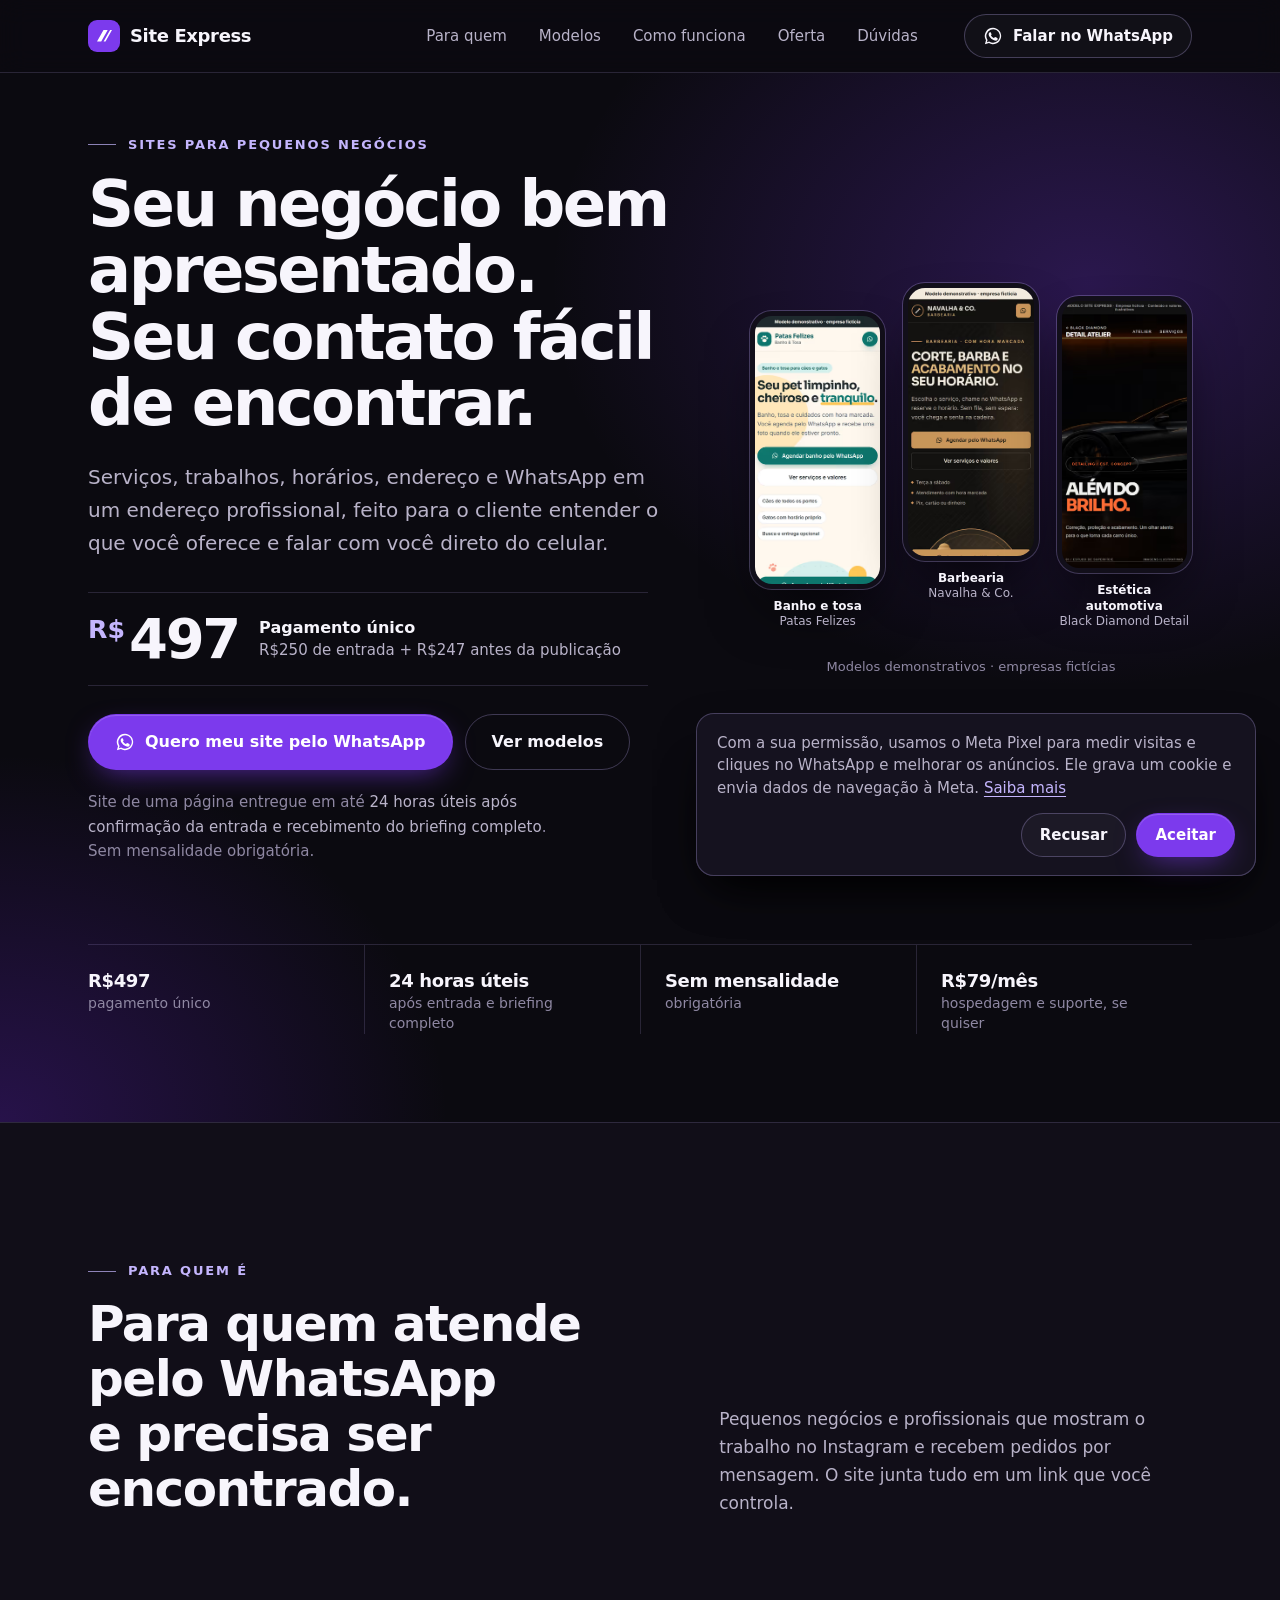
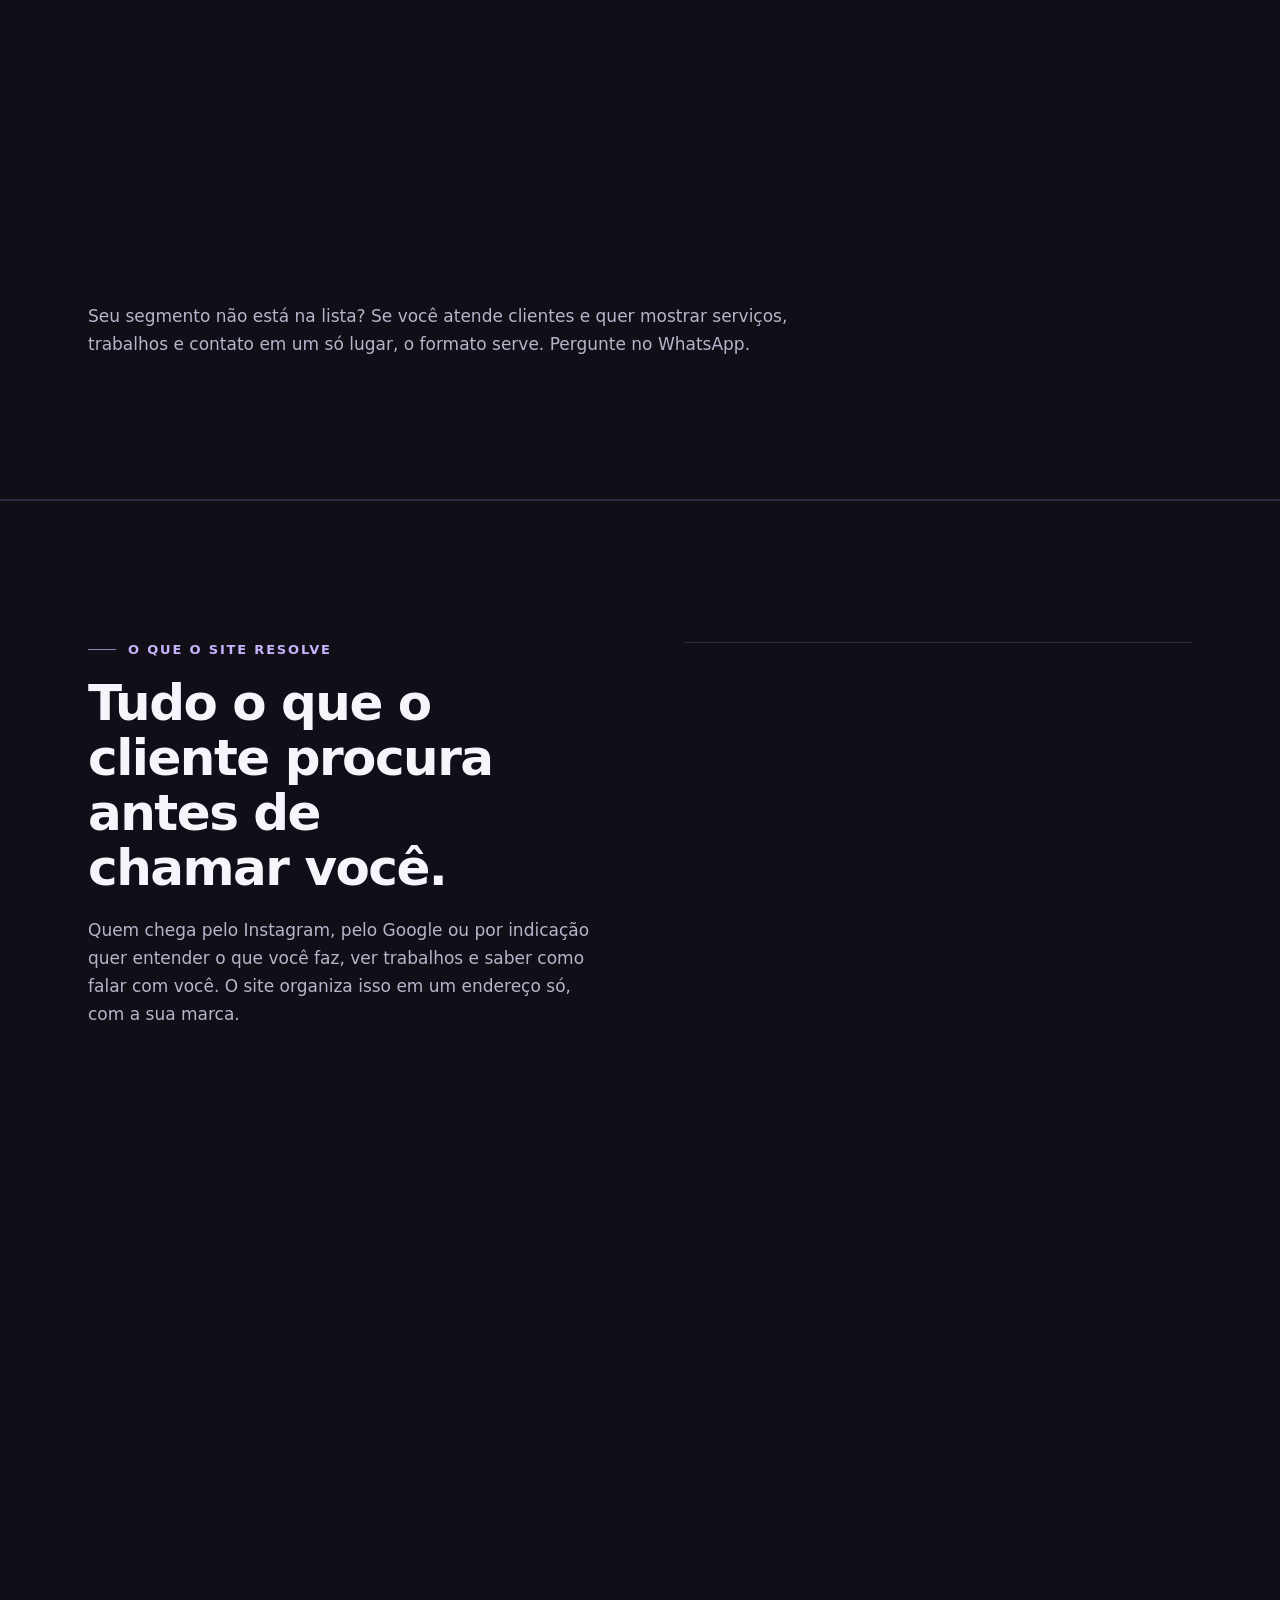
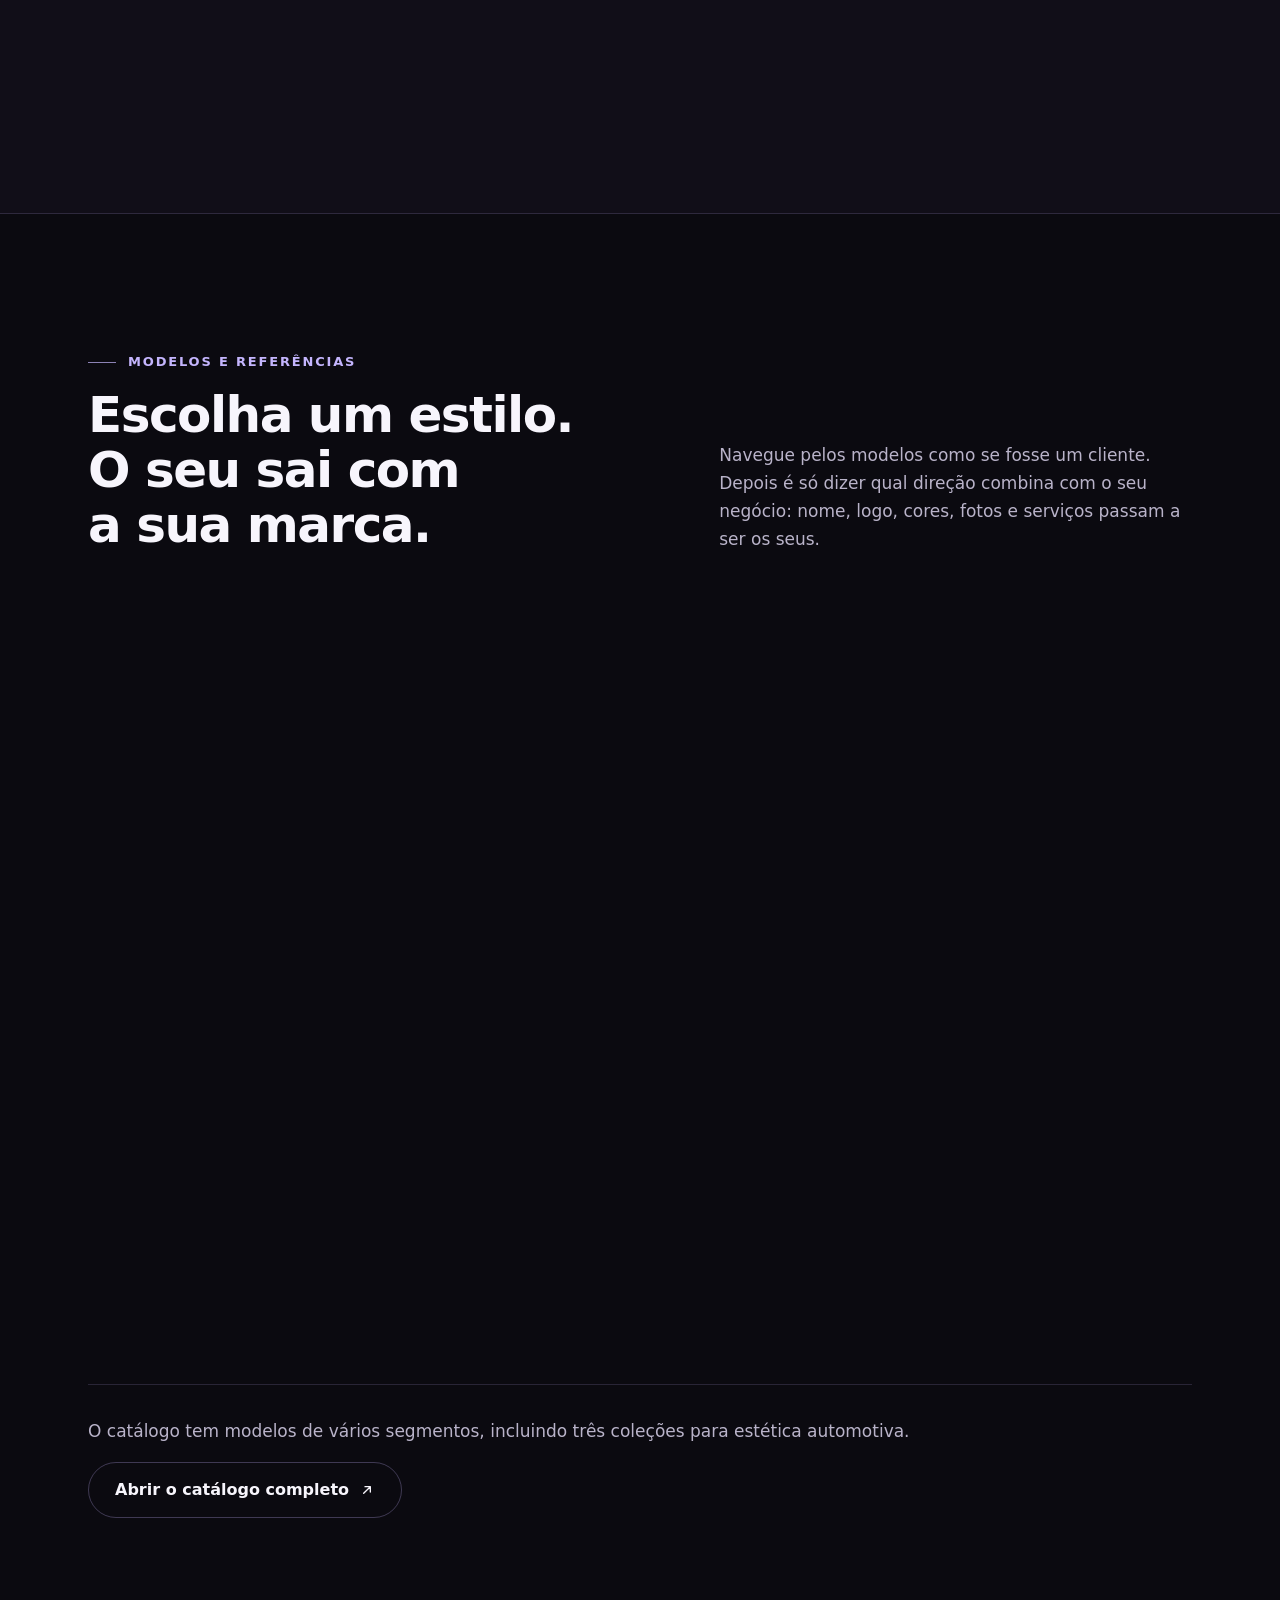
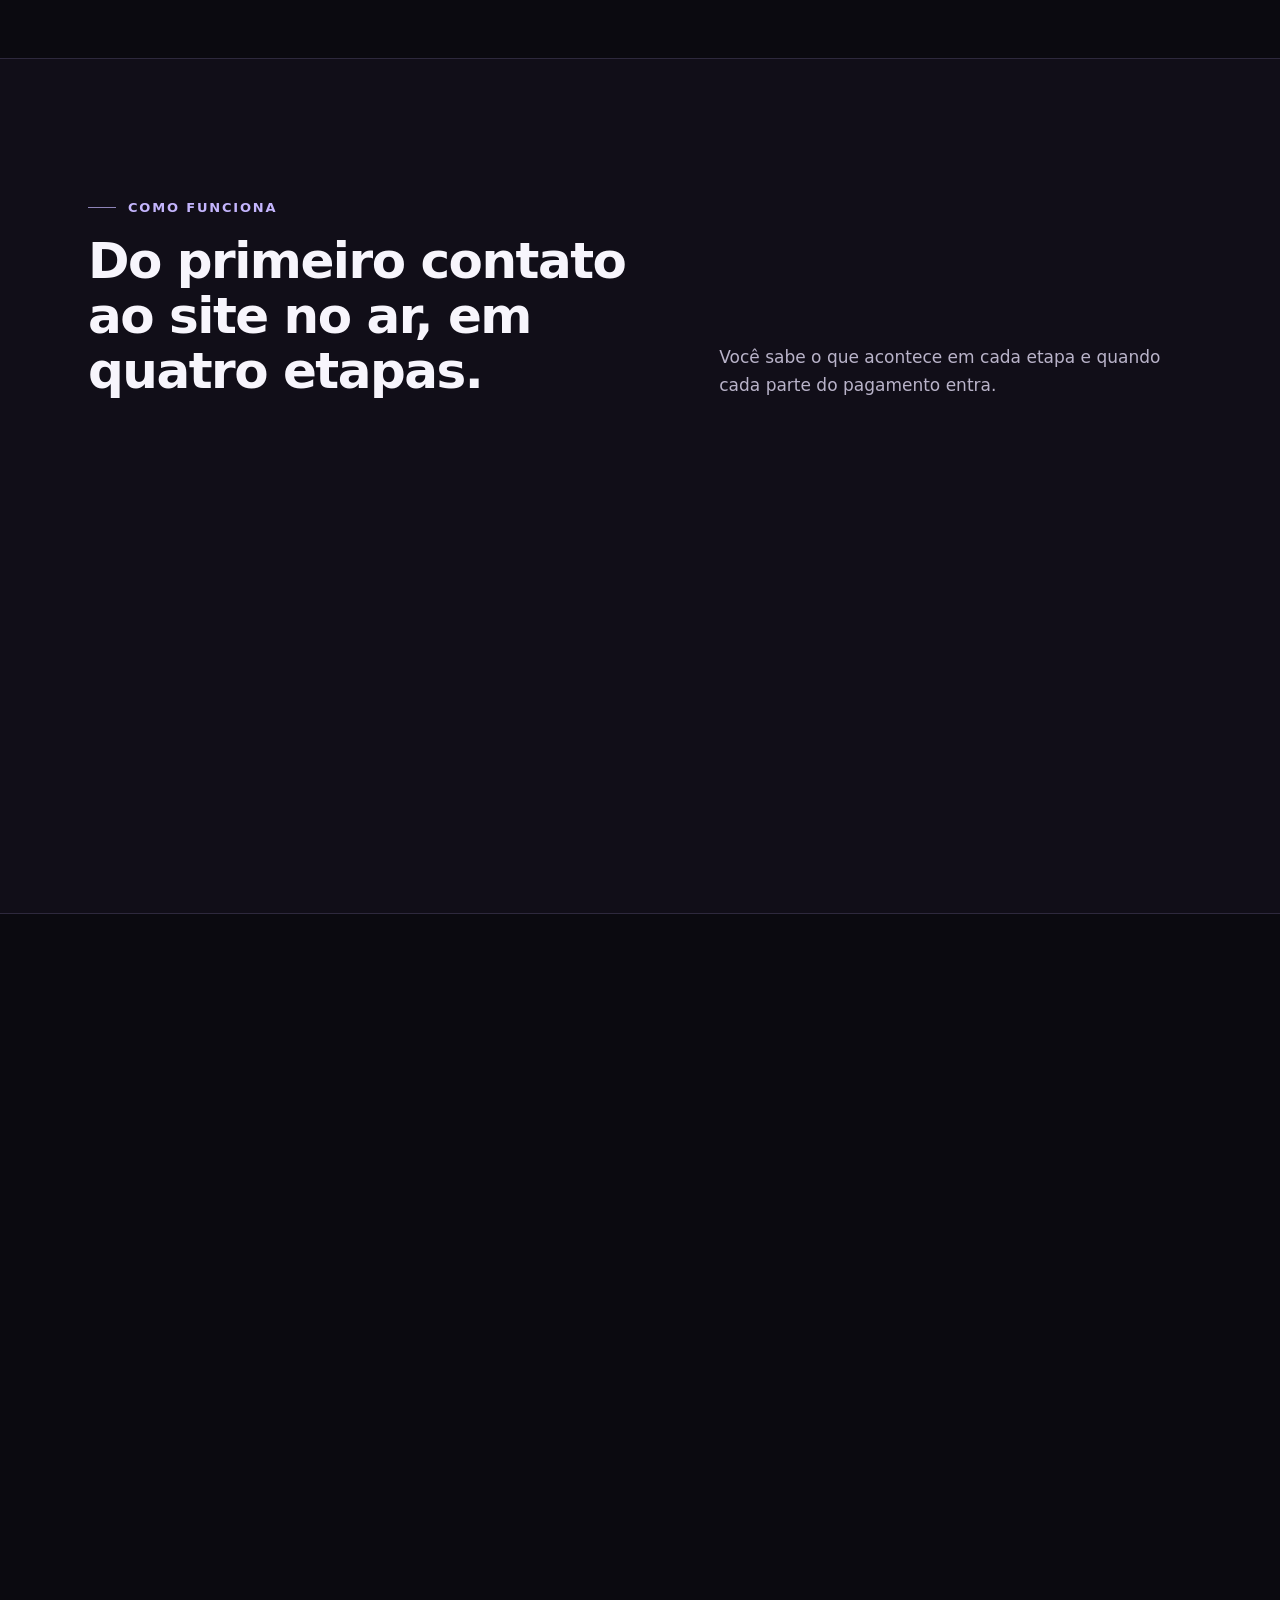
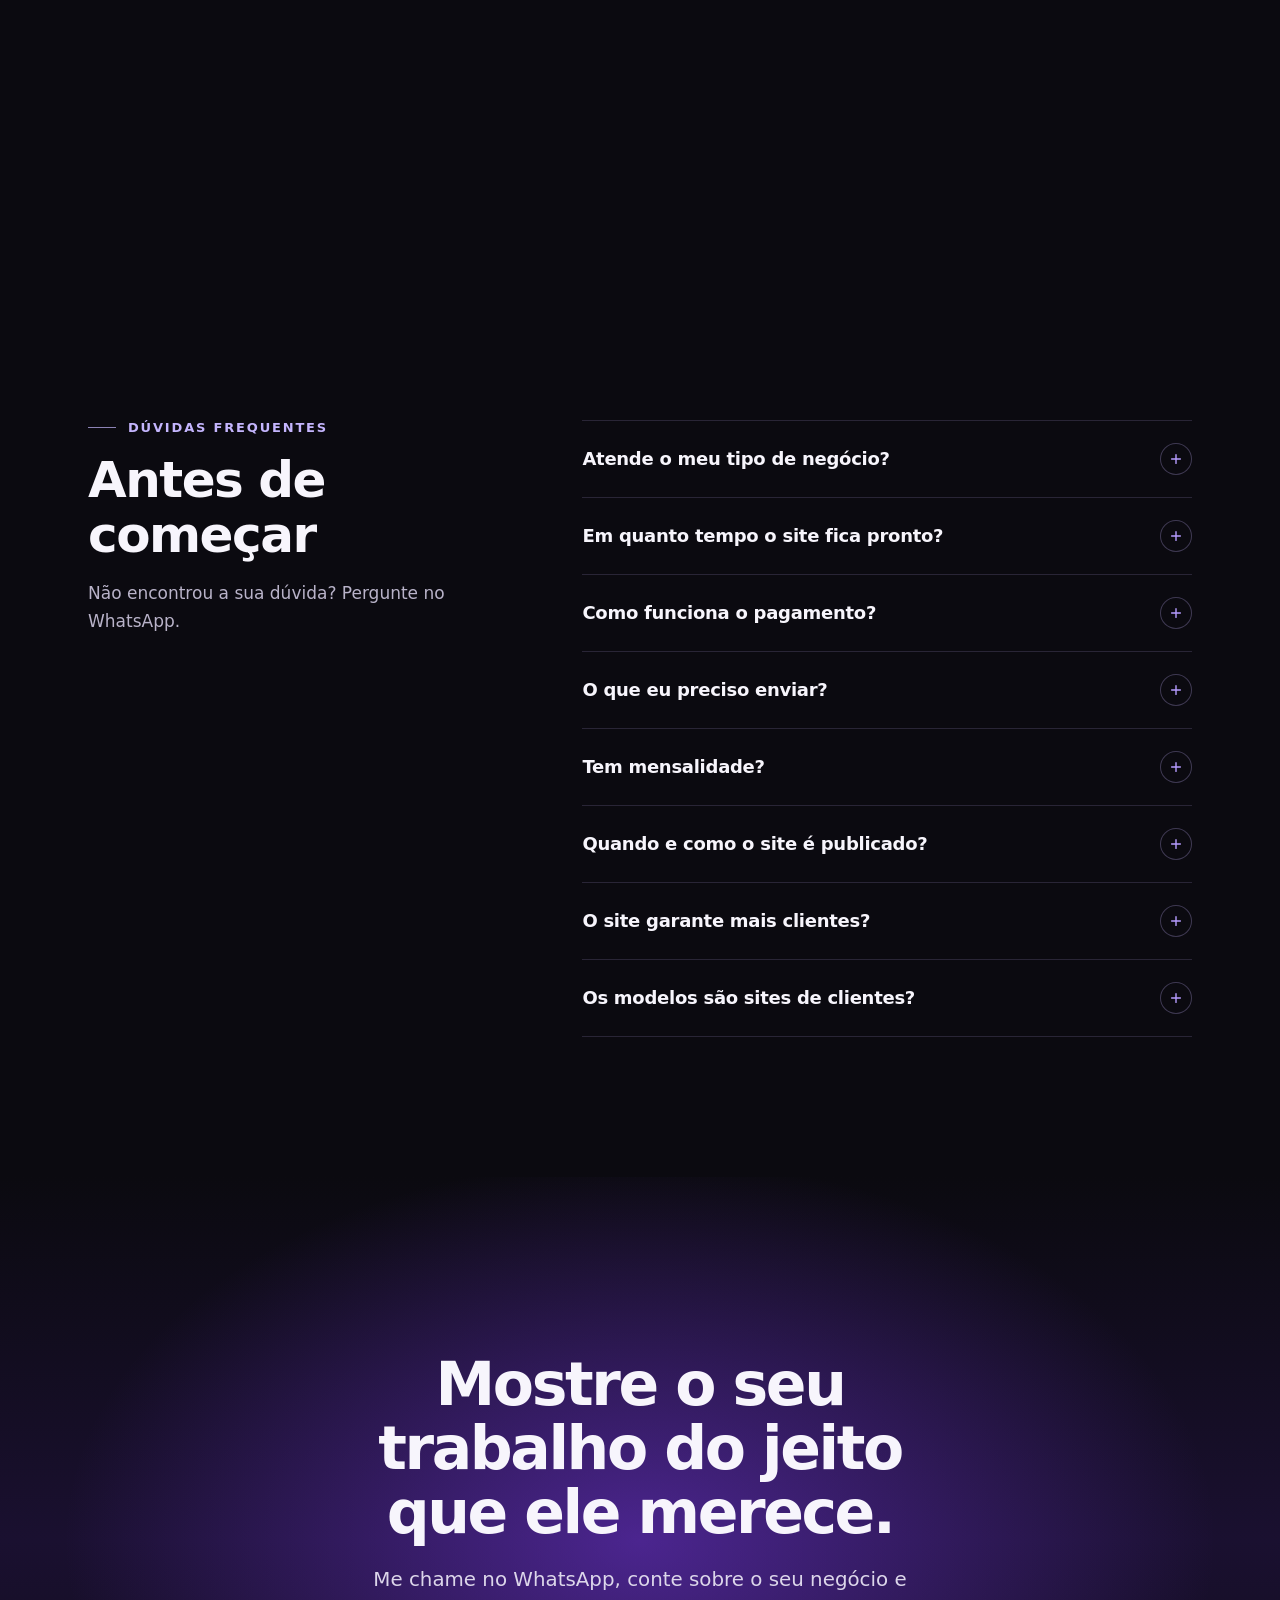
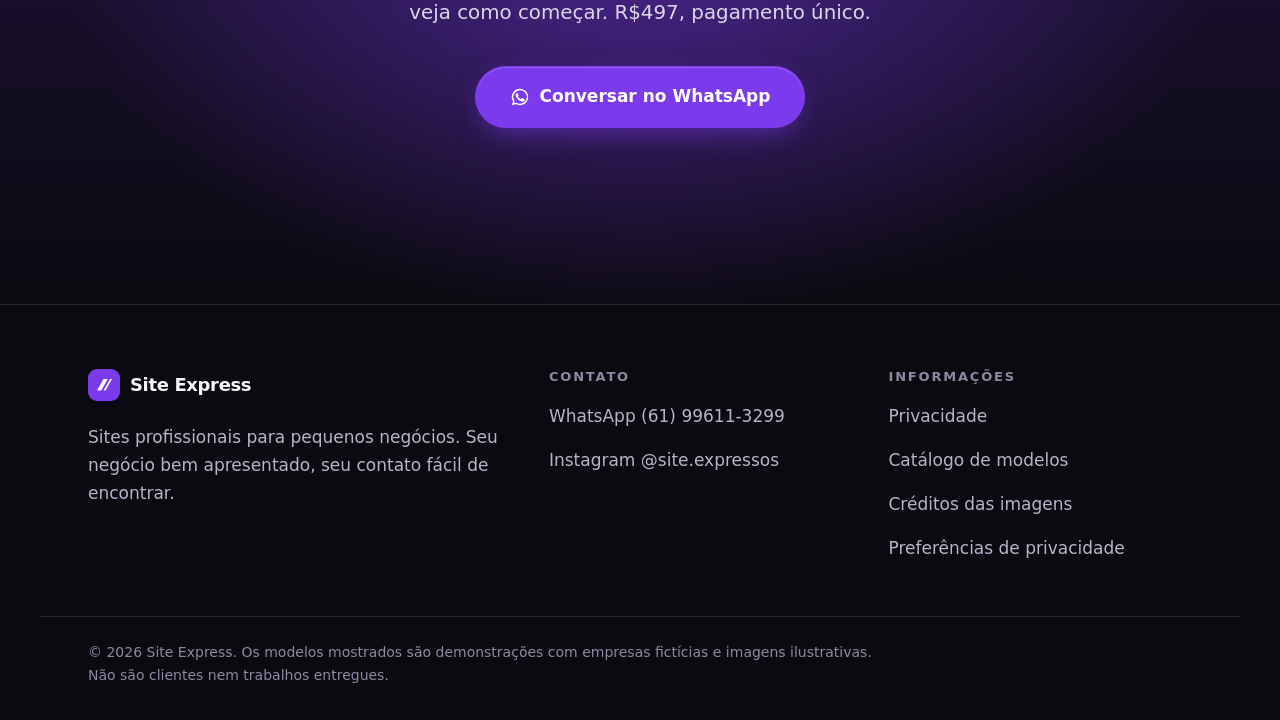
==== commit 19240569: "Landing: imagens dos modelos de outros segmentos, imagem de compartilhamento nova e ajustes de grade" ====
--- a/index.html
+++ b/index.html
@@ -134,7 +134,7 @@
             <p>Produtos, sabores, prazo de encomenda e um caminho curto para pedir.</p>
           </li>
           <li class="segmento revelar">
-            <svg viewBox="0 0 24 24" aria-hidden="true" focusable="false" fill="none" stroke="currentColor" stroke-width="1.6" stroke-linecap="round" stroke-linejoin="round"><path d="M5 17h14M6 17l1.5-5h9l1.5 5M7.5 12 9 8h6l1.5 4"/><circle cx="8" cy="17" r="2"/><circle cx="16" cy="17" r="2"/></svg>
+            <svg viewBox="0 0 24 24" aria-hidden="true" focusable="false" fill="none" stroke="currentColor" stroke-width="1.6" stroke-linecap="round" stroke-linejoin="round"><path d="M2.5 16.5h19M4 16.5l1.8-6h12.4l1.8 6M6.8 10.5 8.6 5.5h6.8l1.8 5"/><circle cx="7.5" cy="17" r="2.3"/><circle cx="16.5" cy="17" r="2.3"/></svg>
             <h3>Estética automotiva</h3>
             <p>Polimento, vitrificação e higienização, com fotos dos carros e orçamento a um toque.</p>
           </li>
--- a/assets/css/site.css
+++ b/assets/css/site.css
@@ -527,7 +527,7 @@
 .hero__nota { margin-top: 18px; text-align: center; font-size: 0.8125rem; color: var(--faint); }
 
 .segmentos-secao { background: var(--bg-2); border-top: 1px solid var(--line); border-bottom: 1px solid var(--line); }
-.segmentos { display: grid; gap: 14px; grid-template-columns: repeat(auto-fit, minmax(220px, 1fr)); margin-top: clamp(32px, 4vw, 48px); }
+.segmentos { display: grid; gap: 14px; grid-template-columns: repeat(auto-fit, minmax(190px, 1fr)); margin-top: clamp(32px, 4vw, 48px); }
 .segmento {
   padding: 22px; border-radius: var(--radius);
   background: var(--surface); border: 1px solid var(--line);
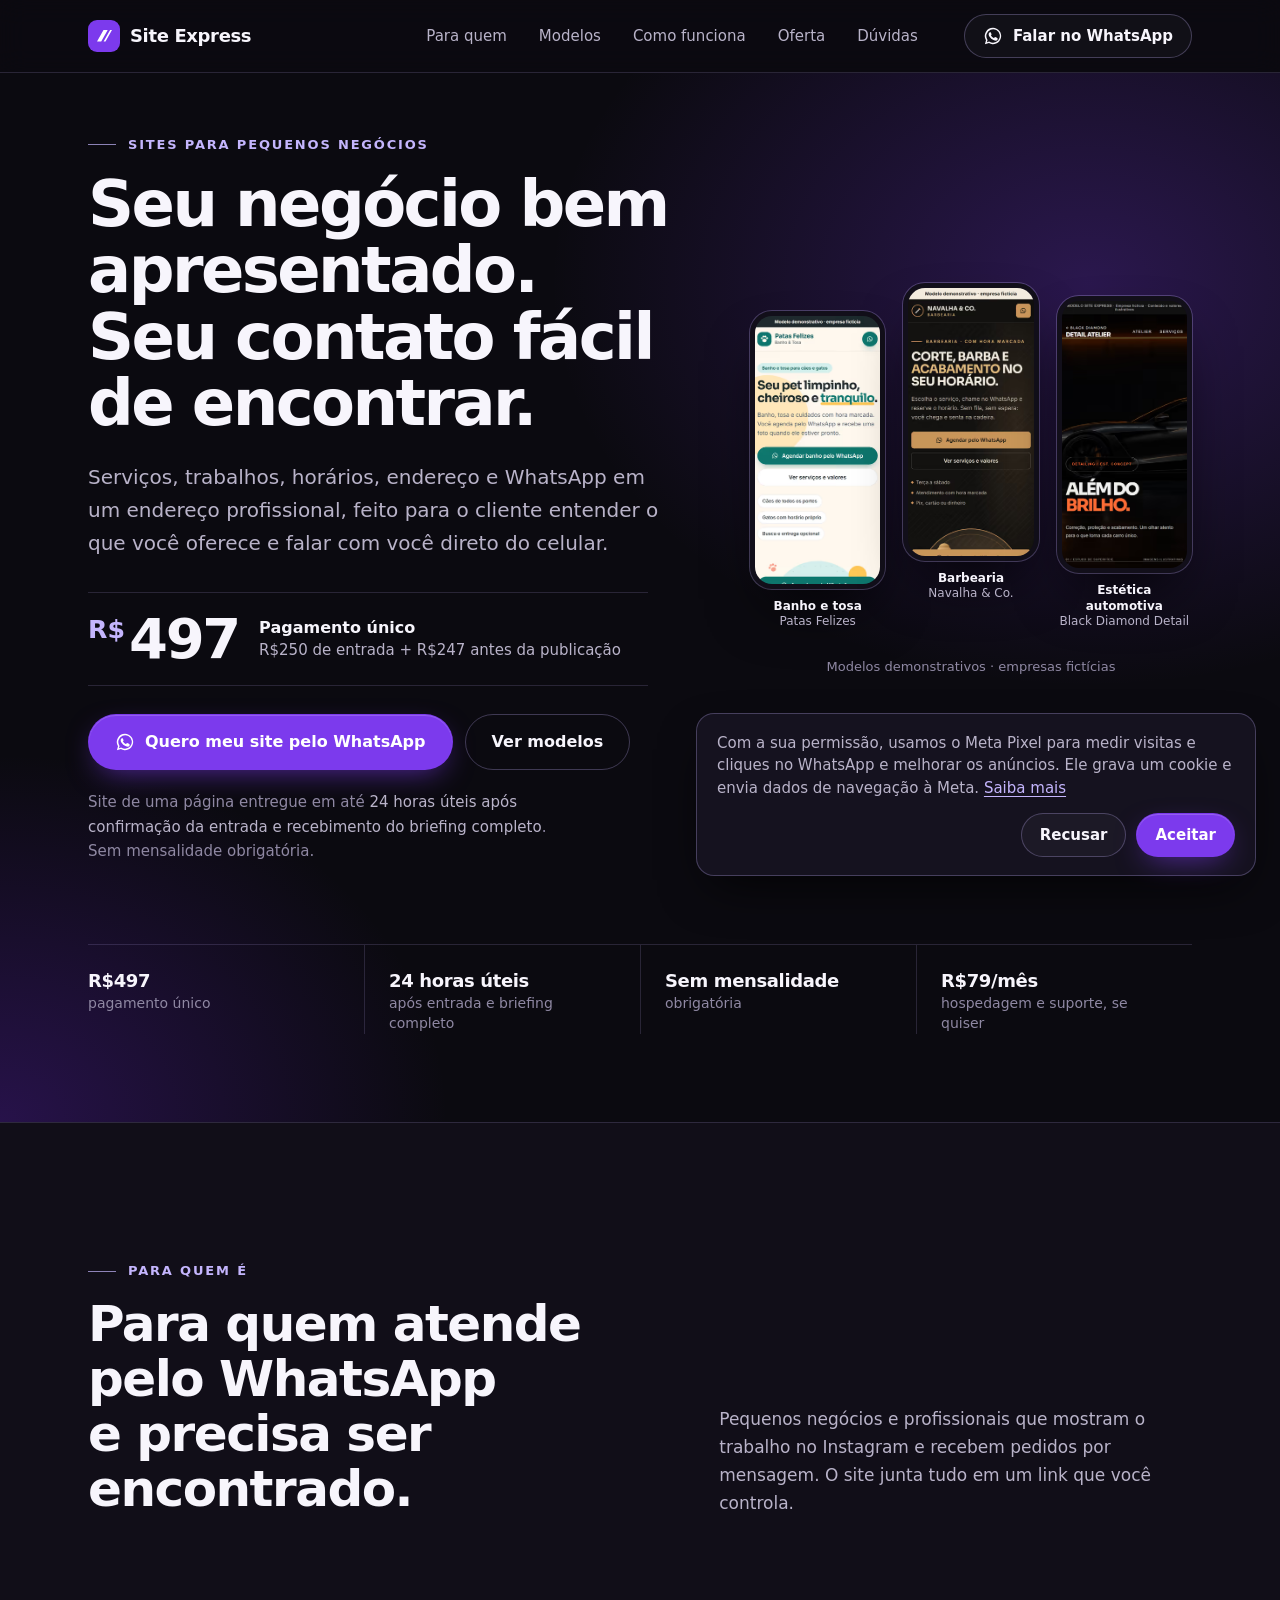
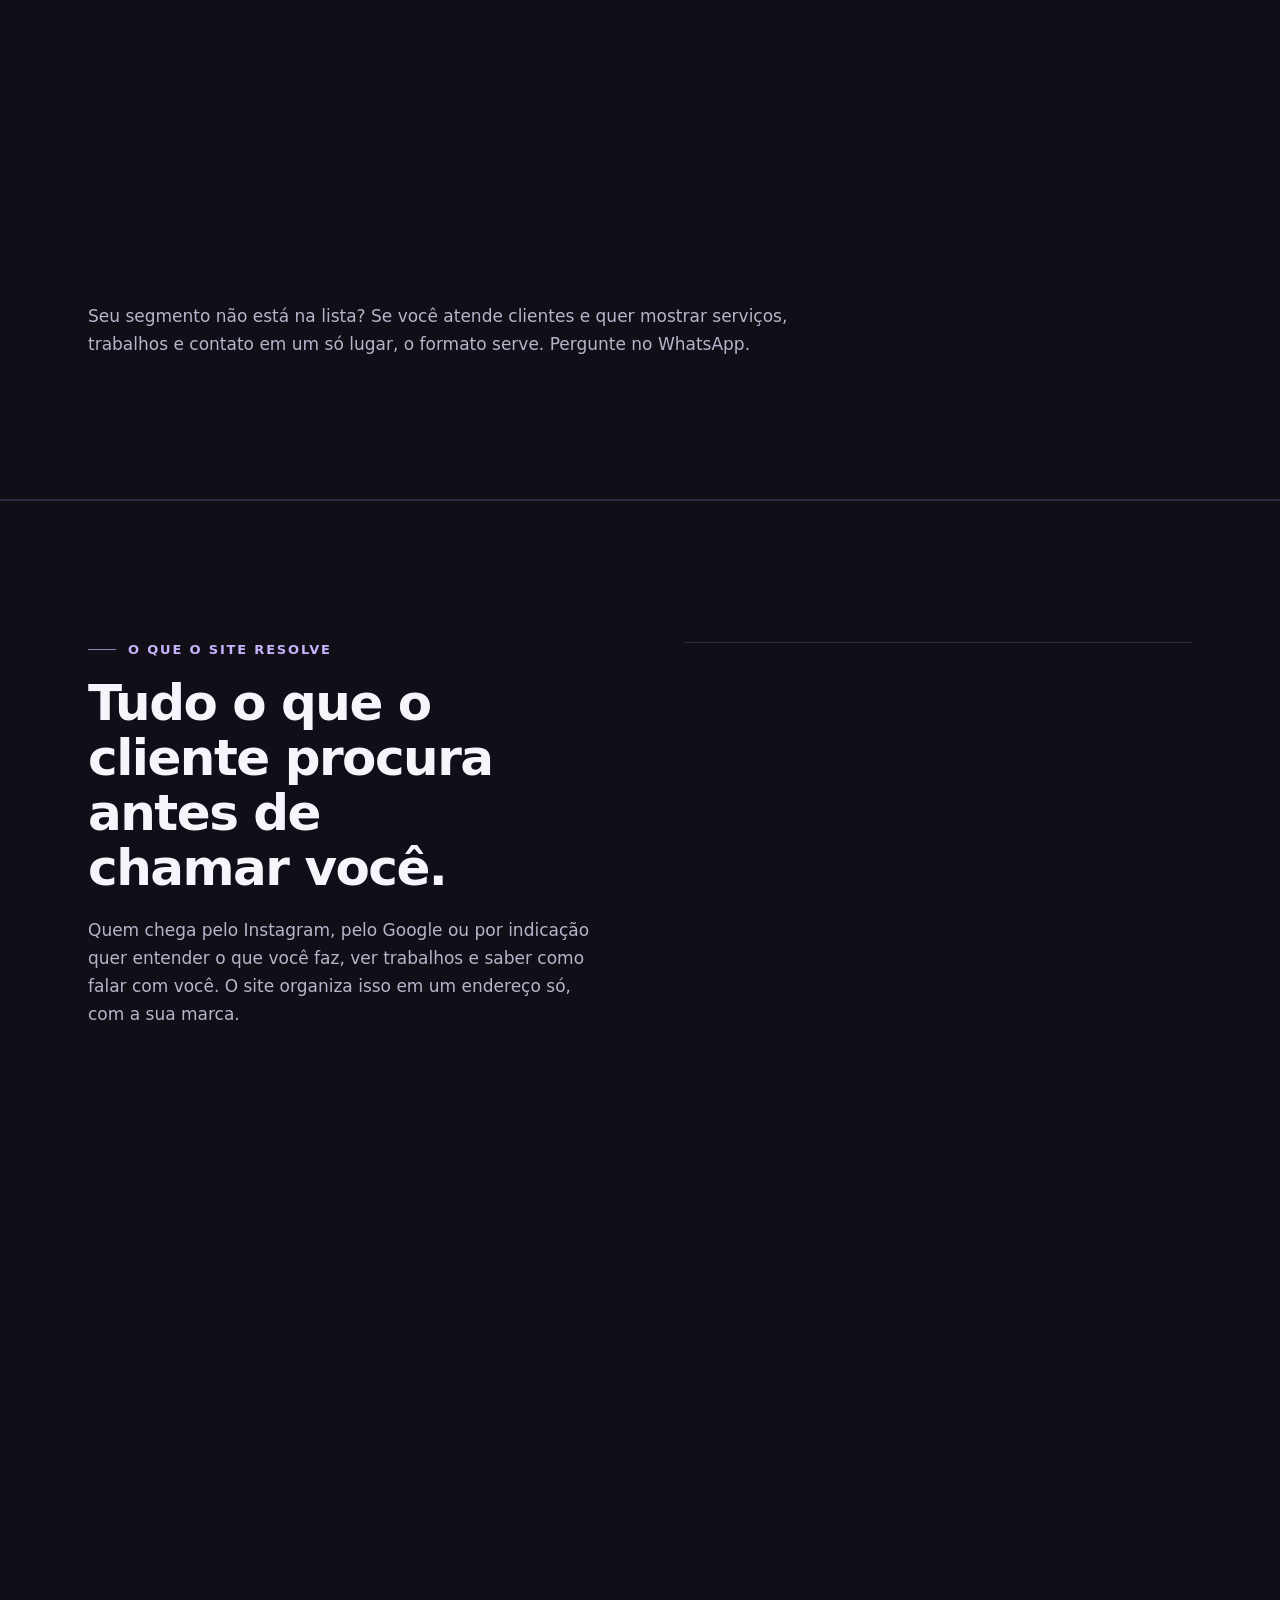
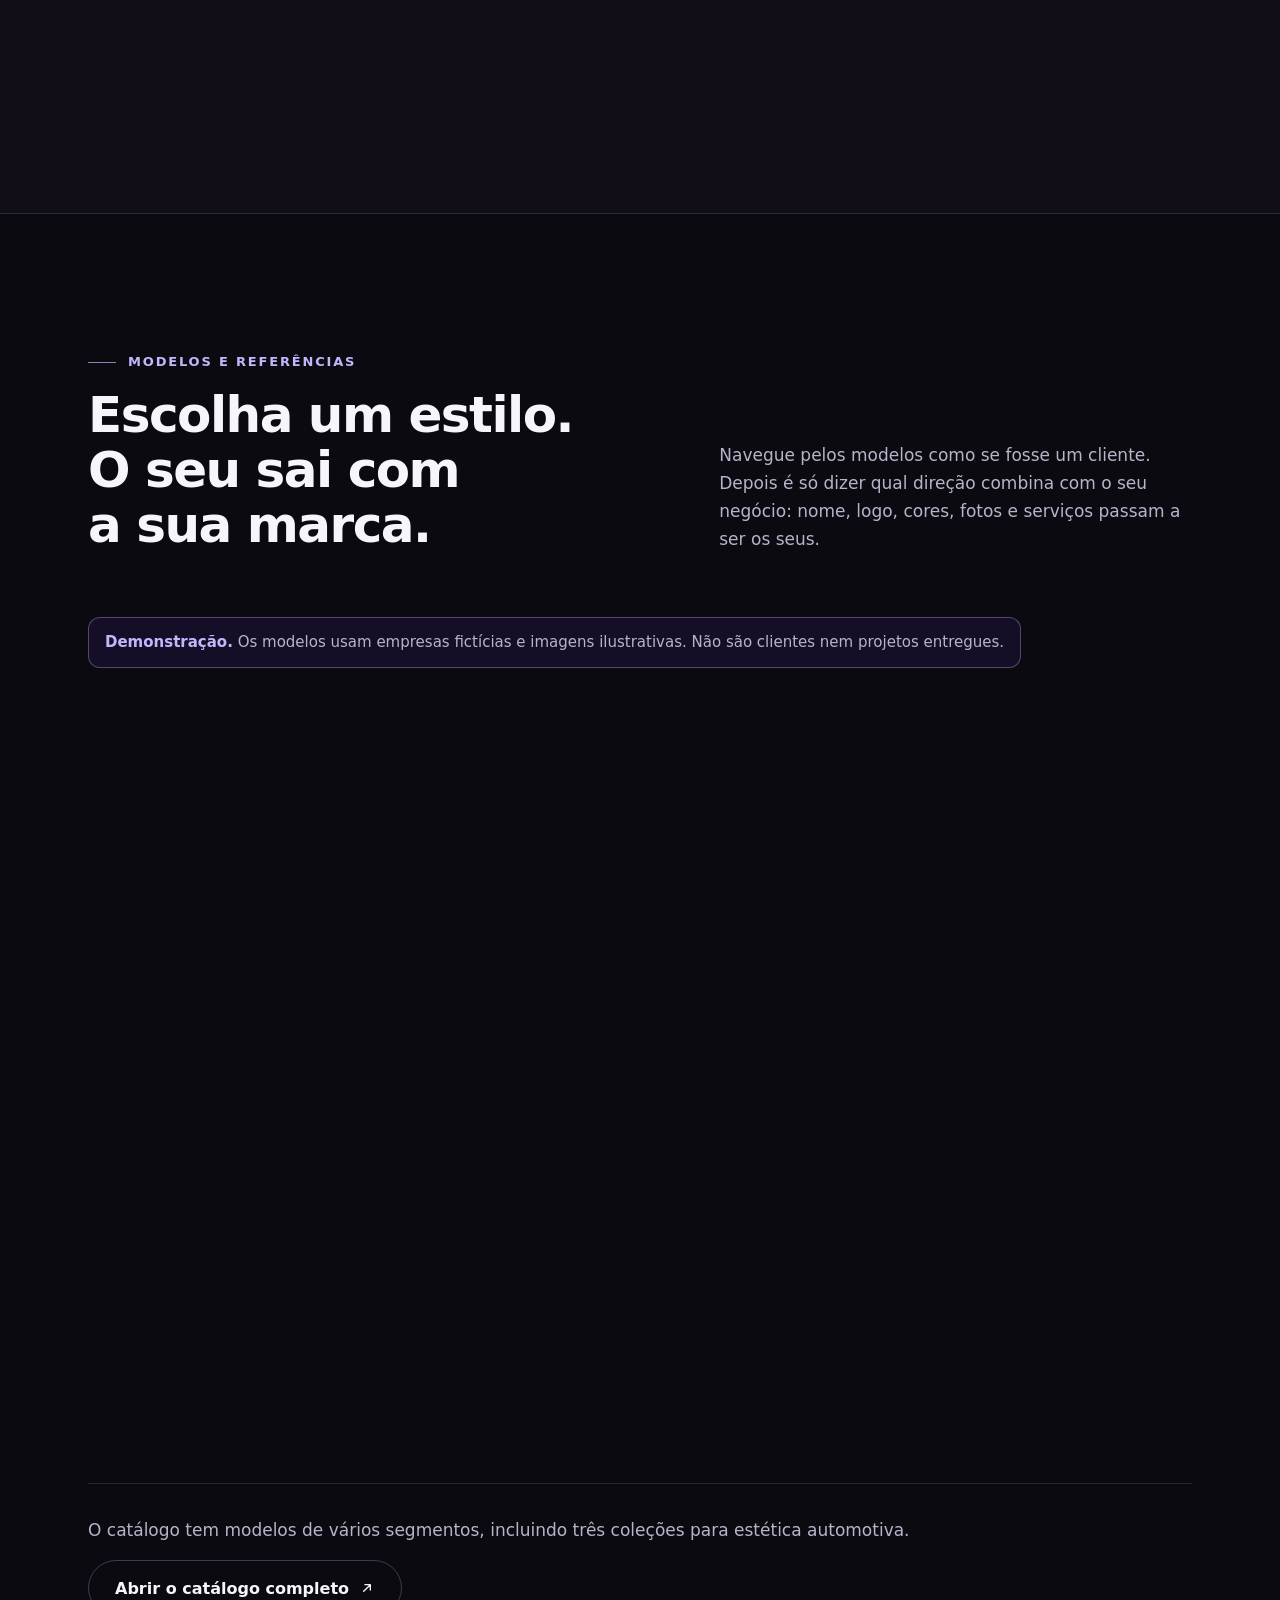
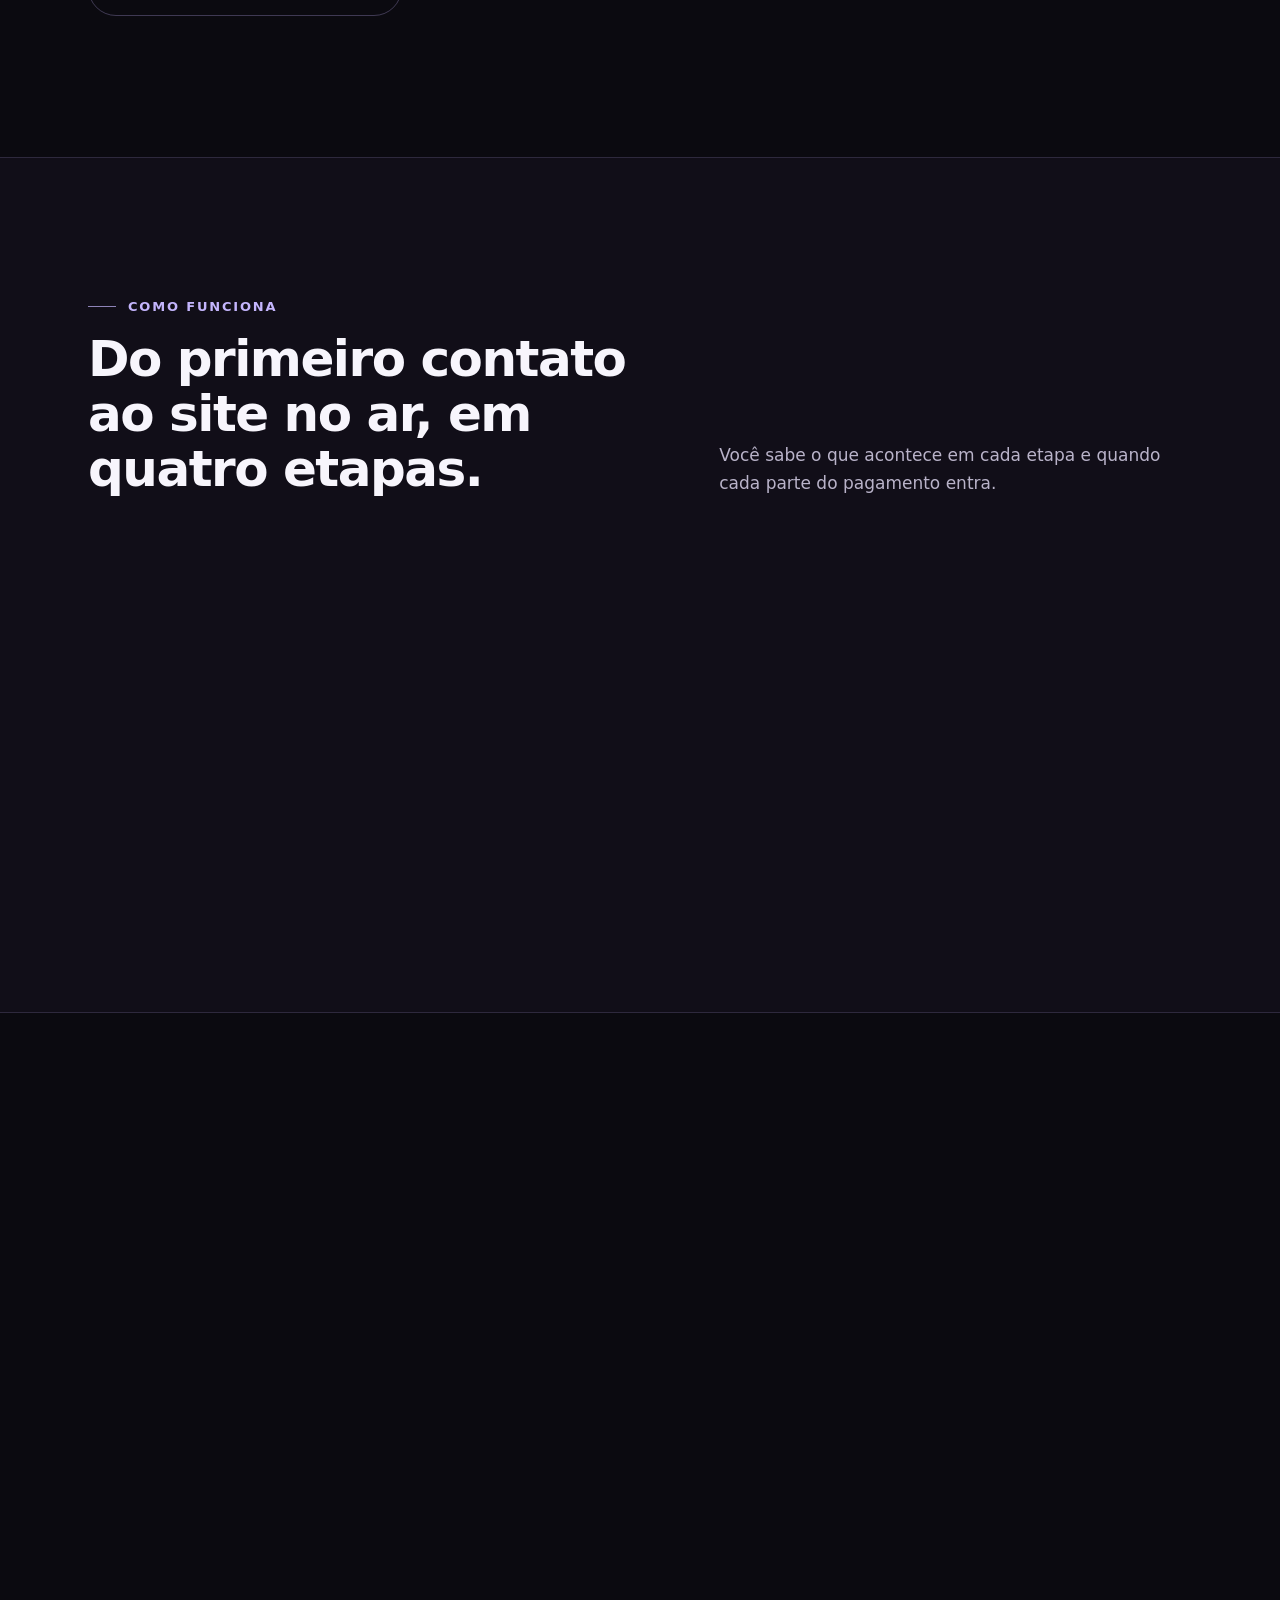
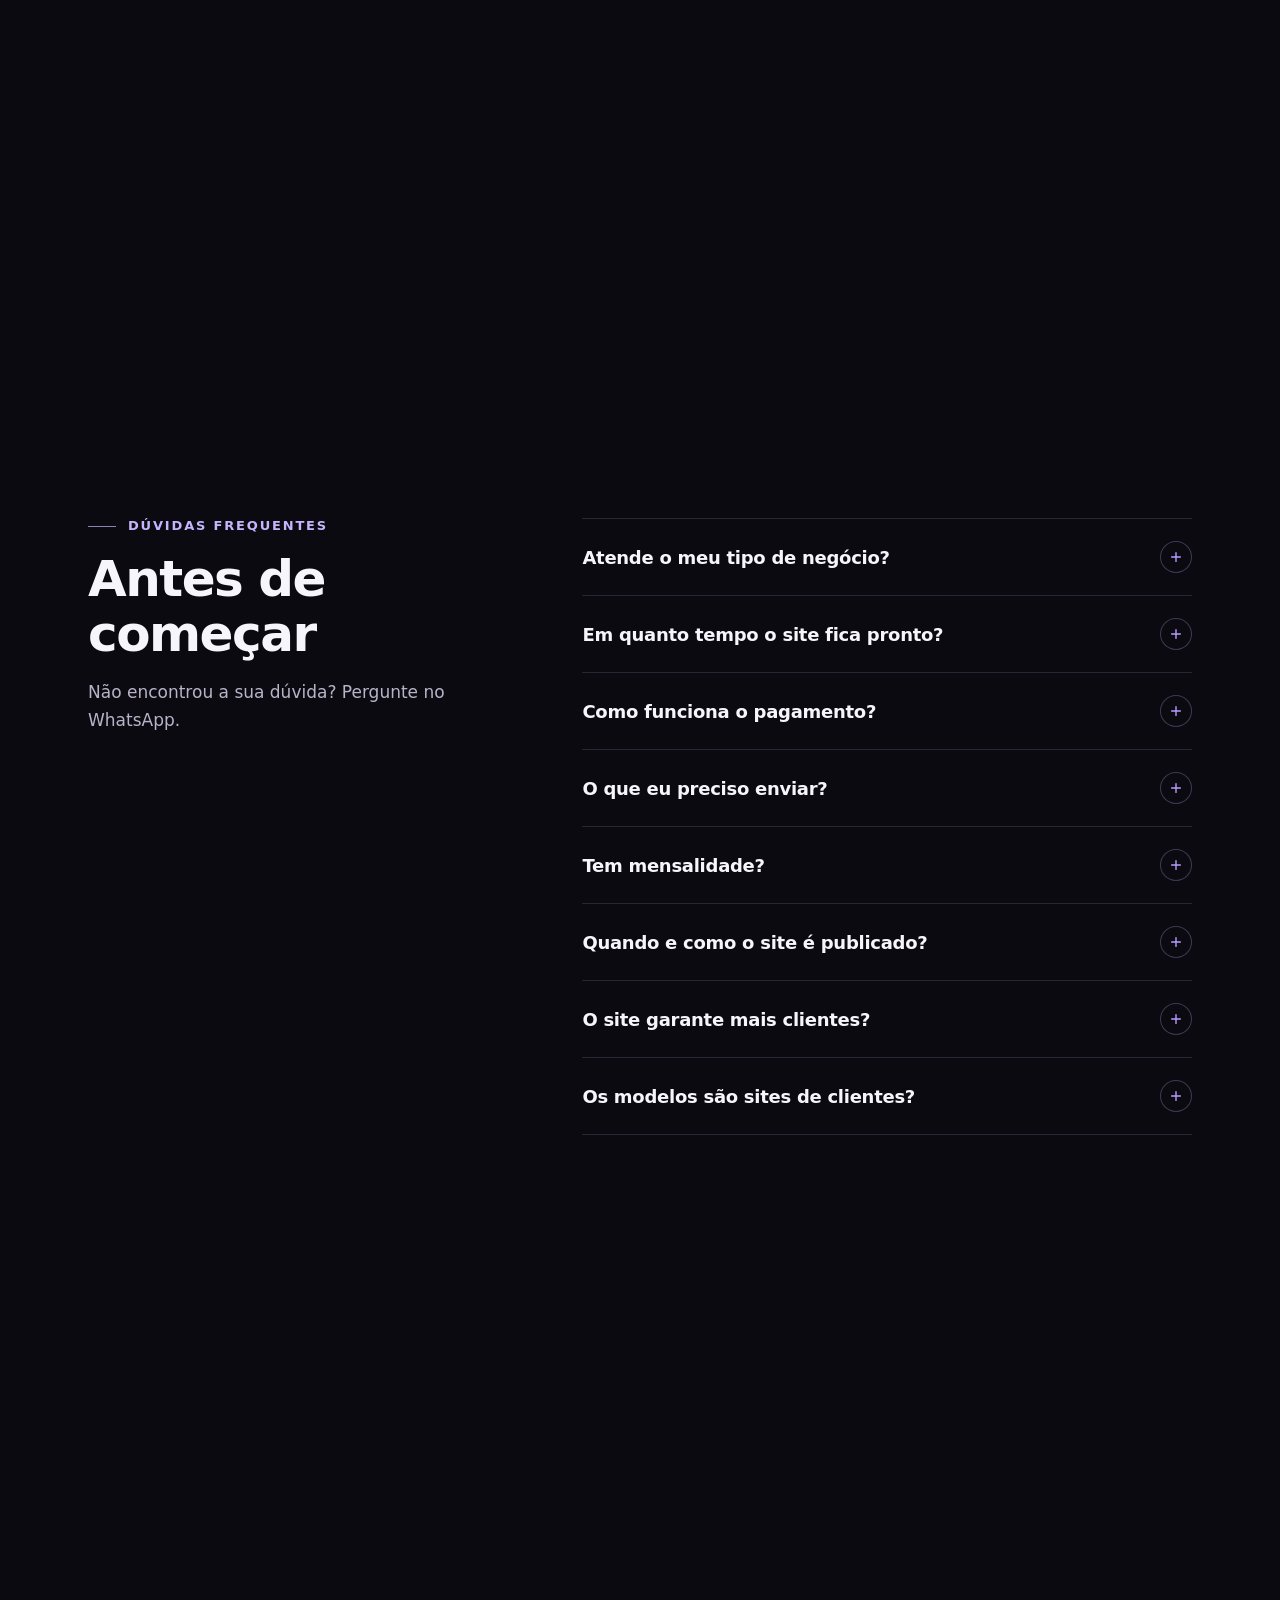
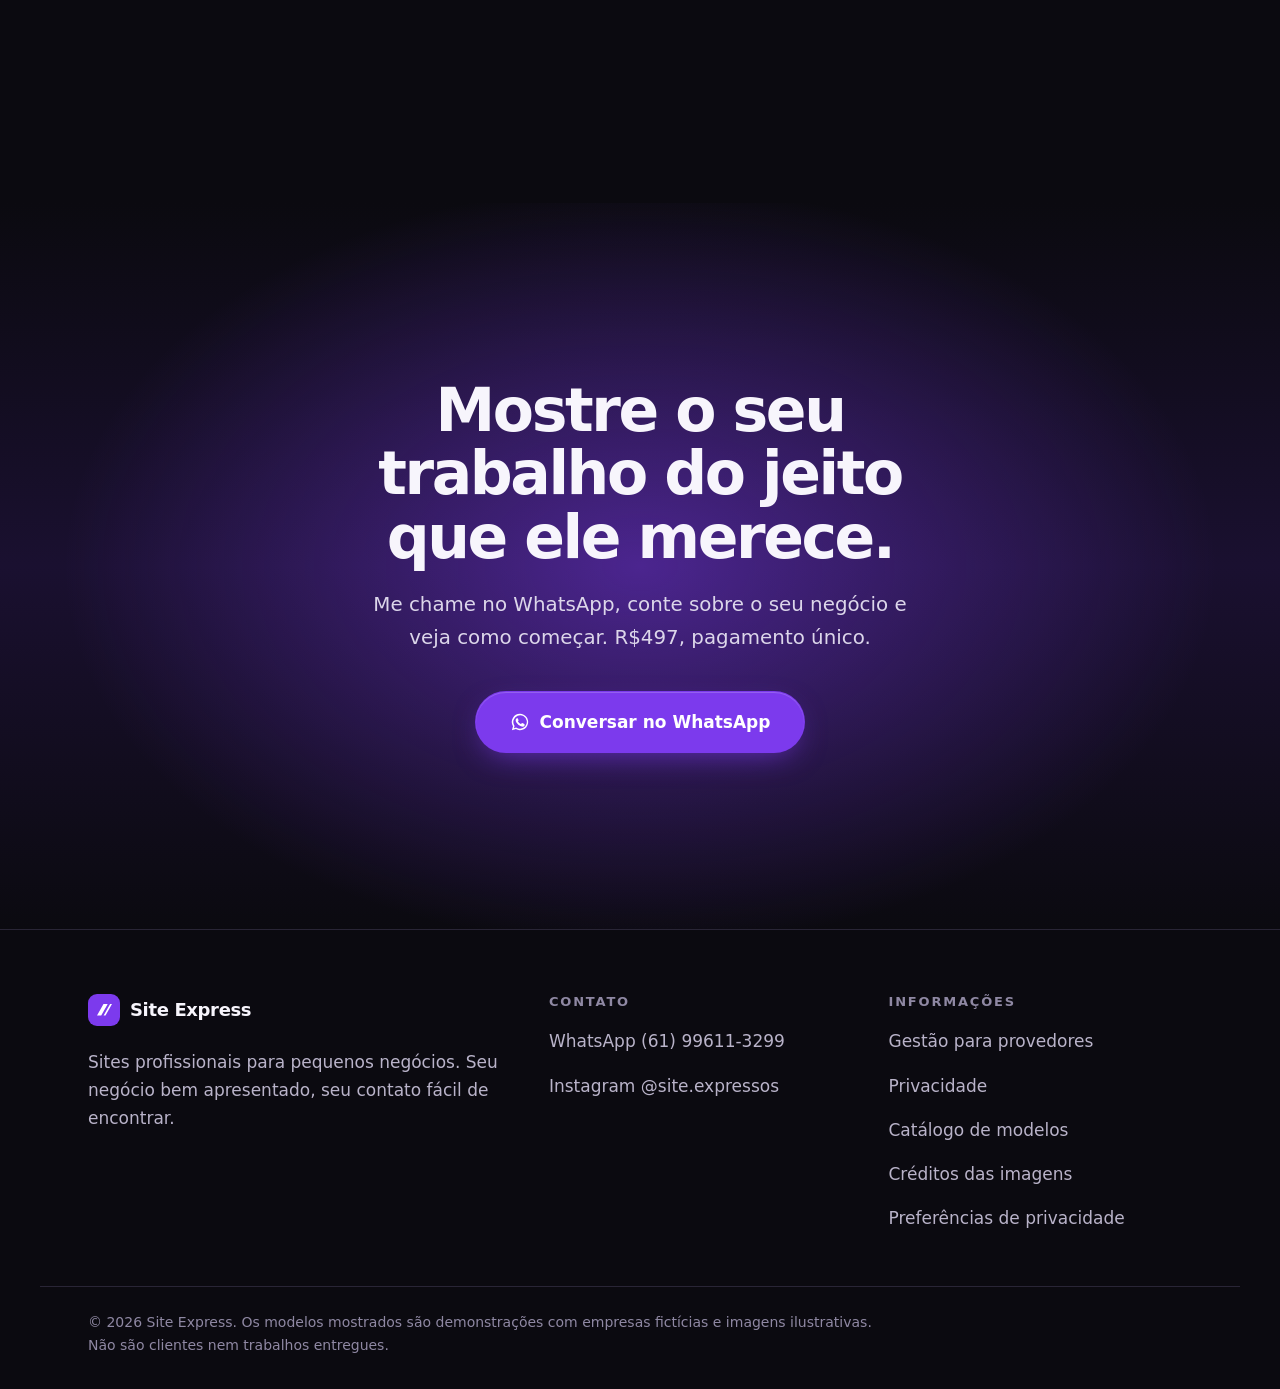
==== commit 9563ccf1: "Gestão para provedores como produto do Site Express - Página gestao-provedores/ com a identidade da " ====
--- a/index.html
+++ b/index.html
@@ -24,9 +24,9 @@
   <link rel="apple-touch-icon" href="assets/img/apple-touch-icon.png">
   <link rel="preload" href="assets/fonts/sora-latin.woff2" as="font" type="font/woff2" crossorigin>
   <link rel="preload" href="assets/fonts/inter-latin.woff2" as="font" type="font/woff2" crossorigin>
-  <link rel="stylesheet" href="assets/css/site.css?v=3">
-  <script src="assets/js/config.js?v=3" defer></script>
-  <script src="assets/js/site.js?v=3" defer></script>
+  <link rel="stylesheet" href="assets/css/site.css?v=4">
+  <script src="assets/js/config.js?v=4" defer></script>
+  <script src="assets/js/site.js?v=4" defer></script>
 </head>
 <body>
   <a class="skip" href="#conteudo">Pular para o conteúdo</a>
@@ -205,7 +205,7 @@
           <p class="texto cabeca__texto">Navegue pelos modelos como se fosse um cliente. Depois é só dizer qual direção combina com o seu negócio: nome, logo, cores, fotos e serviços passam a ser os seus.</p>
         </div>
 
-        <p class="aviso"><strong>Demonstração.</strong> Os modelos usam empresas fictícias e imagens ilustrativas. Não são clientes nem projetos entregues.</p>
+        <p class="nota-demo"><strong>Demonstração.</strong> Os modelos usam empresas fictícias e imagens ilustrativas. Não são clientes nem projetos entregues.</p>
 
         <ul class="vitrine vitrine--4" aria-label="Modelos em destaque">
           <li class="vitrine__item revelar">
@@ -391,6 +391,20 @@
       </div>
     </section>
 
+    <!-- Outro produto: gestão para provedores -->
+    <section class="secao" id="provedores" aria-labelledby="provedores-titulo">
+      <div class="wrap">
+        <div class="outro-produto revelar">
+          <div>
+            <p class="sobretitulo">Também para provedores de internet</p>
+            <h2 id="provedores-titulo" class="titulo titulo--sm">Sistema de gestão para provedores</h2>
+            <p class="texto">Cobrança com histórico, cancelamentos explicados, ordens de serviço, rede e equipe em um painel só, por cima do ERP que o provedor já usa. Tem protótipo navegável para testar.</p>
+          </div>
+          <a class="btn btn--linha" href="gestao-provedores/">Conhecer a solução</a>
+        </div>
+      </div>
+    </section>
+
     <!-- CTA final -->
     <section class="final final--sem-foto" aria-labelledby="final-titulo">
       <div class="wrap final__in">
@@ -423,6 +437,7 @@
       <div>
         <h2 class="rodape__titulo">Informações</h2>
         <ul class="rodape__lista">
+          <li><a href="gestao-provedores/">Gestão para provedores</a></li>
           <li><a href="privacidade/">Privacidade</a></li>
           <li><a href="https://vinriibeiro.github.io/modelos/" target="_blank" rel="noopener">Catálogo de modelos <span class="sr">(abre em nova aba)</span></a></li>
           <li><a href="privacidade/#creditos">Créditos das imagens</a></li>
--- a/assets/css/site.css
+++ b/assets/css/site.css
@@ -278,13 +278,13 @@
 .lista-num p { margin-top: 8px; color: var(--muted); }
 
 /* Modelos */
-.aviso {
+.nota-demo {
   display: inline-block; margin-bottom: clamp(32px, 4vw, 48px);
   padding: 12px 16px; border-radius: 12px;
   border: 1px solid rgba(196,181,253,.35); background: rgba(124,58,237,.1);
   color: var(--muted); font-size: 0.9375rem;
 }
-.aviso strong { color: var(--purple-soft); }
+.nota-demo strong { color: var(--purple-soft); }
 .vitrine {
   display: grid; grid-auto-flow: column; grid-auto-columns: minmax(230px, 72%);
   gap: 20px; overflow-x: auto; scroll-snap-type: x mandatory;
@@ -545,3 +545,36 @@
     radial-gradient(60% 70% at 50% 50%, rgba(124,58,237,.5), transparent 75%),
     linear-gradient(180deg, #0b0a10 0%, #1a1030 50%, #0b0a10 100%);
 }
+
+/* Página de produto: gestão para provedores (gestao-provedores/) */
+.telas { display: grid; gap: clamp(20px, 3vw, 32px); }
+@media (min-width: 900px) { .telas { grid-template-columns: repeat(2, minmax(0, 1fr)); } }
+.telas .navegador { margin: 0; }
+.telas .navegador img { display: block; width: 100%; height: auto; }
+.tela__texto { padding: 14px 16px 16px; border-top: 1px solid var(--line); }
+.tela__texto h3 { font: 600 1.125rem/1.3 var(--display); letter-spacing: -0.02em; }
+.tela__texto p { margin-top: 6px; color: var(--muted); font-size: 0.9375rem; }
+.hero--produto .hero__visual { padding-bottom: 0; }
+.hero--produto .navegador img { display: block; width: 100%; height: auto; }
+.hero--produto .hero__celular { position: absolute; right: -4%; left: auto; bottom: -24px; width: 30%; max-width: 170px; }
+.hero--produto .hero__celular .celular__tela { border-width: 5px; border-radius: 22px; }
+@media (max-width: 959px) { .hero--produto .hero__celular { right: 2%; width: 28%; bottom: -16px; } }
+.demos { display: grid; gap: 14px; grid-template-columns: repeat(auto-fit, minmax(230px, 1fr)); }
+.demo {
+  display: flex; flex-direction: column; gap: 8px; padding: 22px; text-decoration: none;
+  border: 1px solid var(--line); border-radius: var(--radius); background: var(--surface);
+  transition: border-color .2s ease, transform .2s ease;
+}
+.demo:hover { border-color: var(--line-strong); transform: translateY(-2px); }
+.demo__tipo { font-size: 0.75rem; font-weight: 600; letter-spacing: 0.12em; text-transform: uppercase; color: var(--purple-soft); }
+.demo h3 { font: 600 1.25rem/1.3 var(--display); letter-spacing: -0.02em; }
+.demo p { color: var(--muted); font-size: 0.9375rem; }
+.demo .vitrine__ver { padding-top: 6px; }
+.produto-faixa { margin-top: 0; }
+.outro-produto {
+  display: grid; gap: 20px; align-items: center; padding: clamp(24px, 4vw, 40px);
+  border: 1px solid var(--line-strong); border-radius: var(--radius);
+  background: linear-gradient(120deg, rgba(124,58,237,.16), rgba(124,58,237,.03) 60%);
+}
+@media (min-width: 900px) { .outro-produto { grid-template-columns: 1fr auto; } }
+.outro-produto p.texto { margin-top: 10px; }
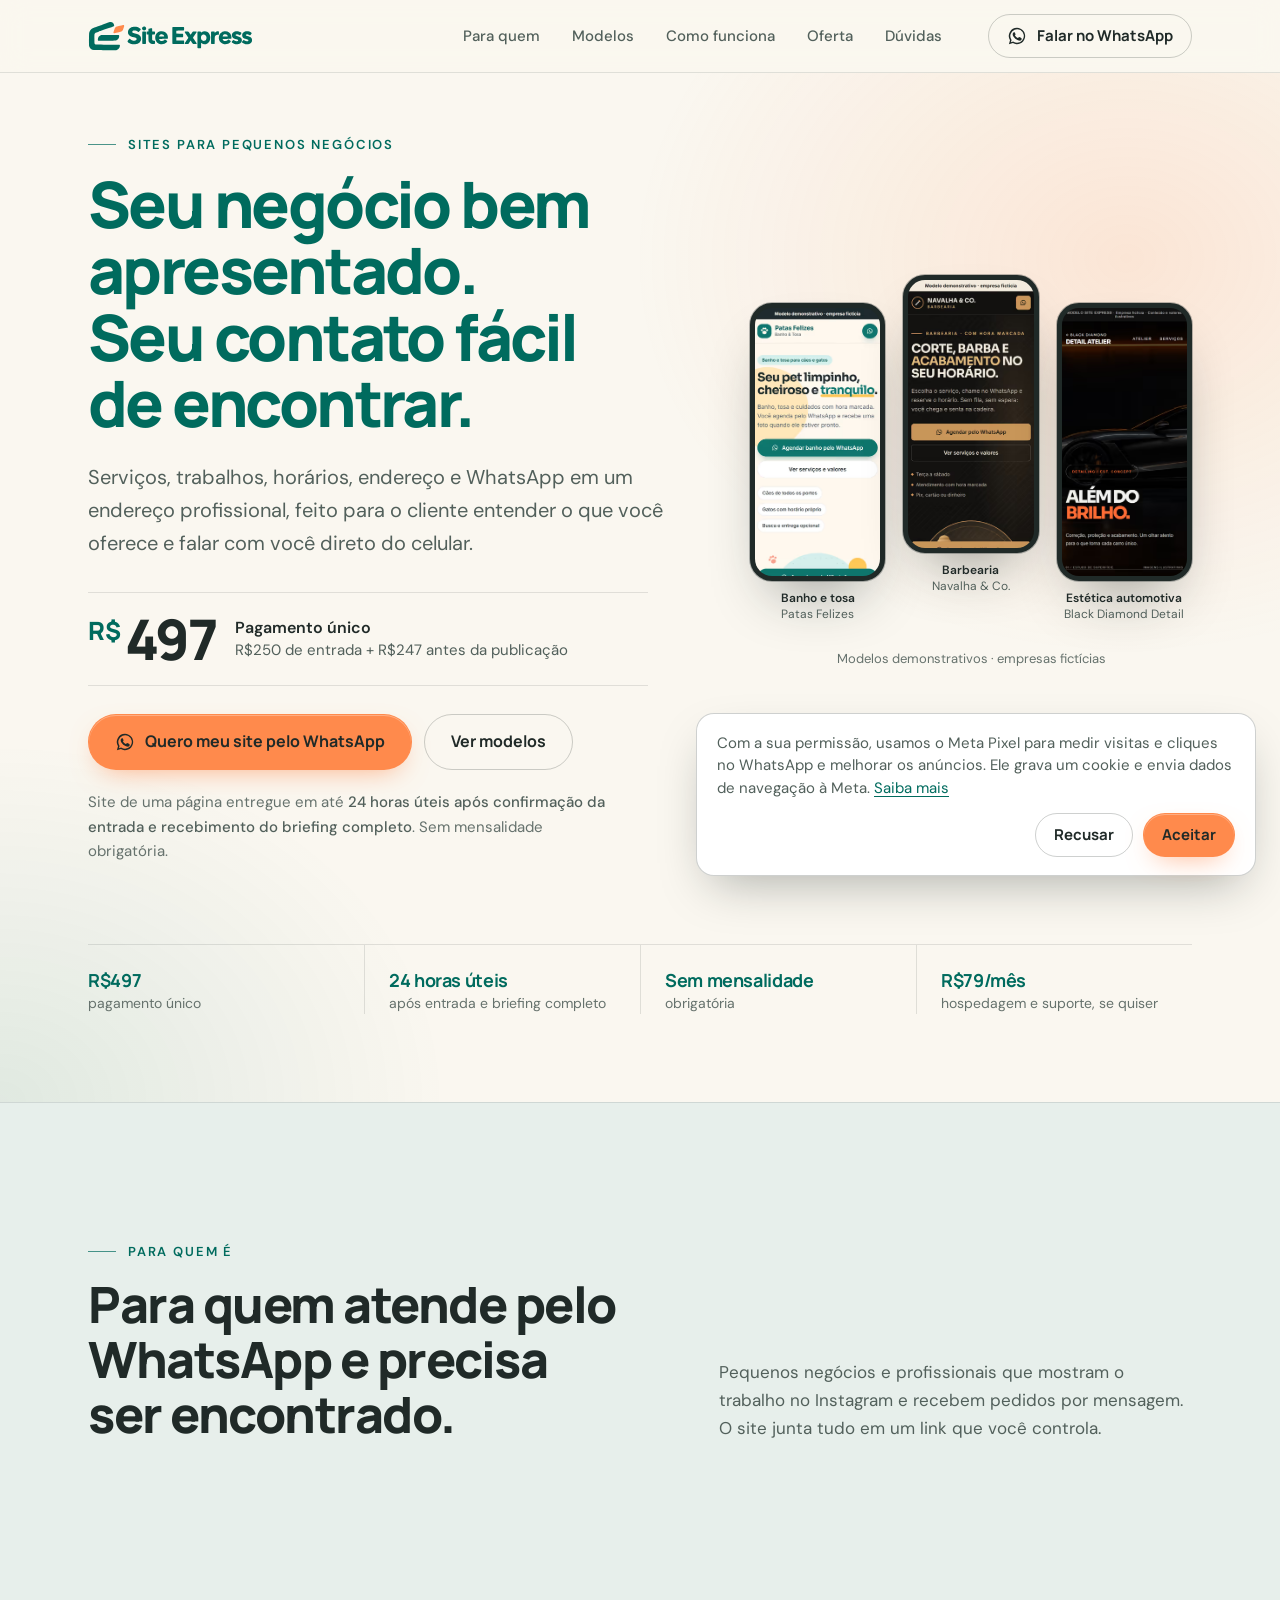
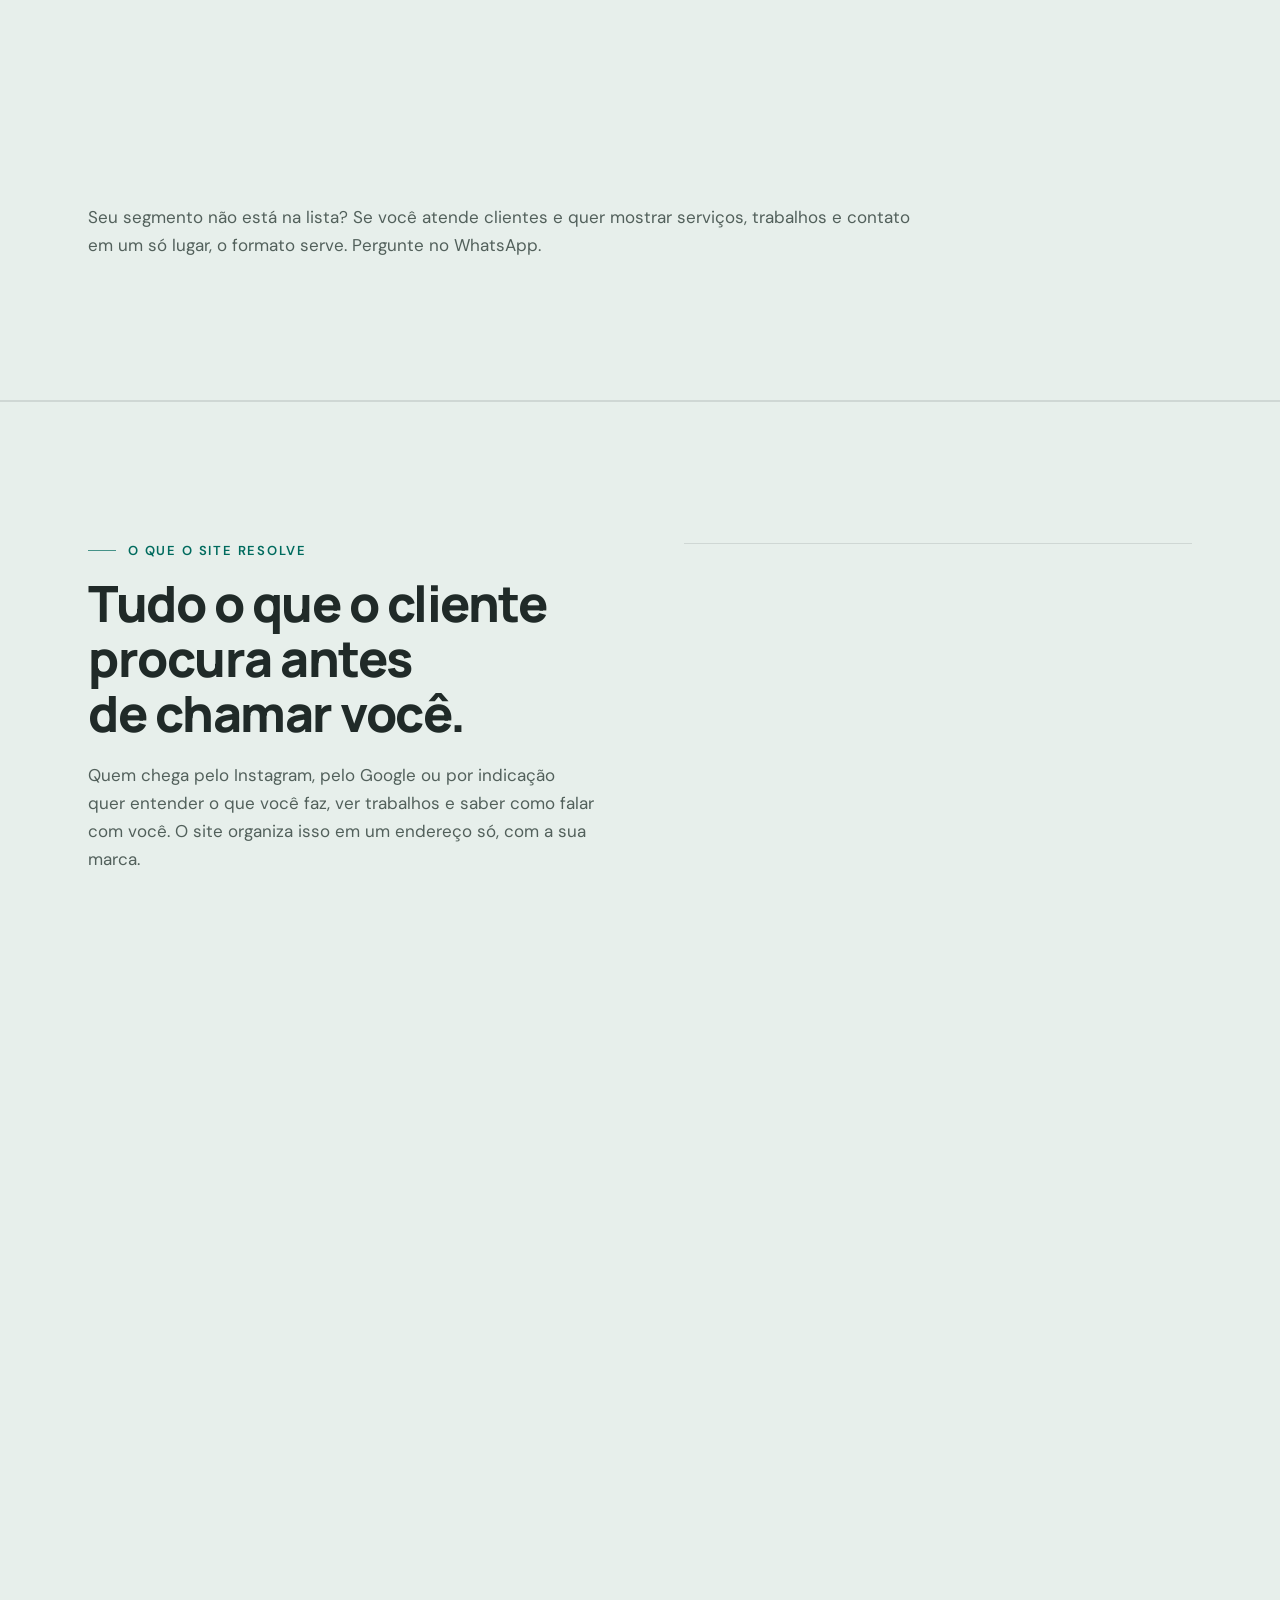
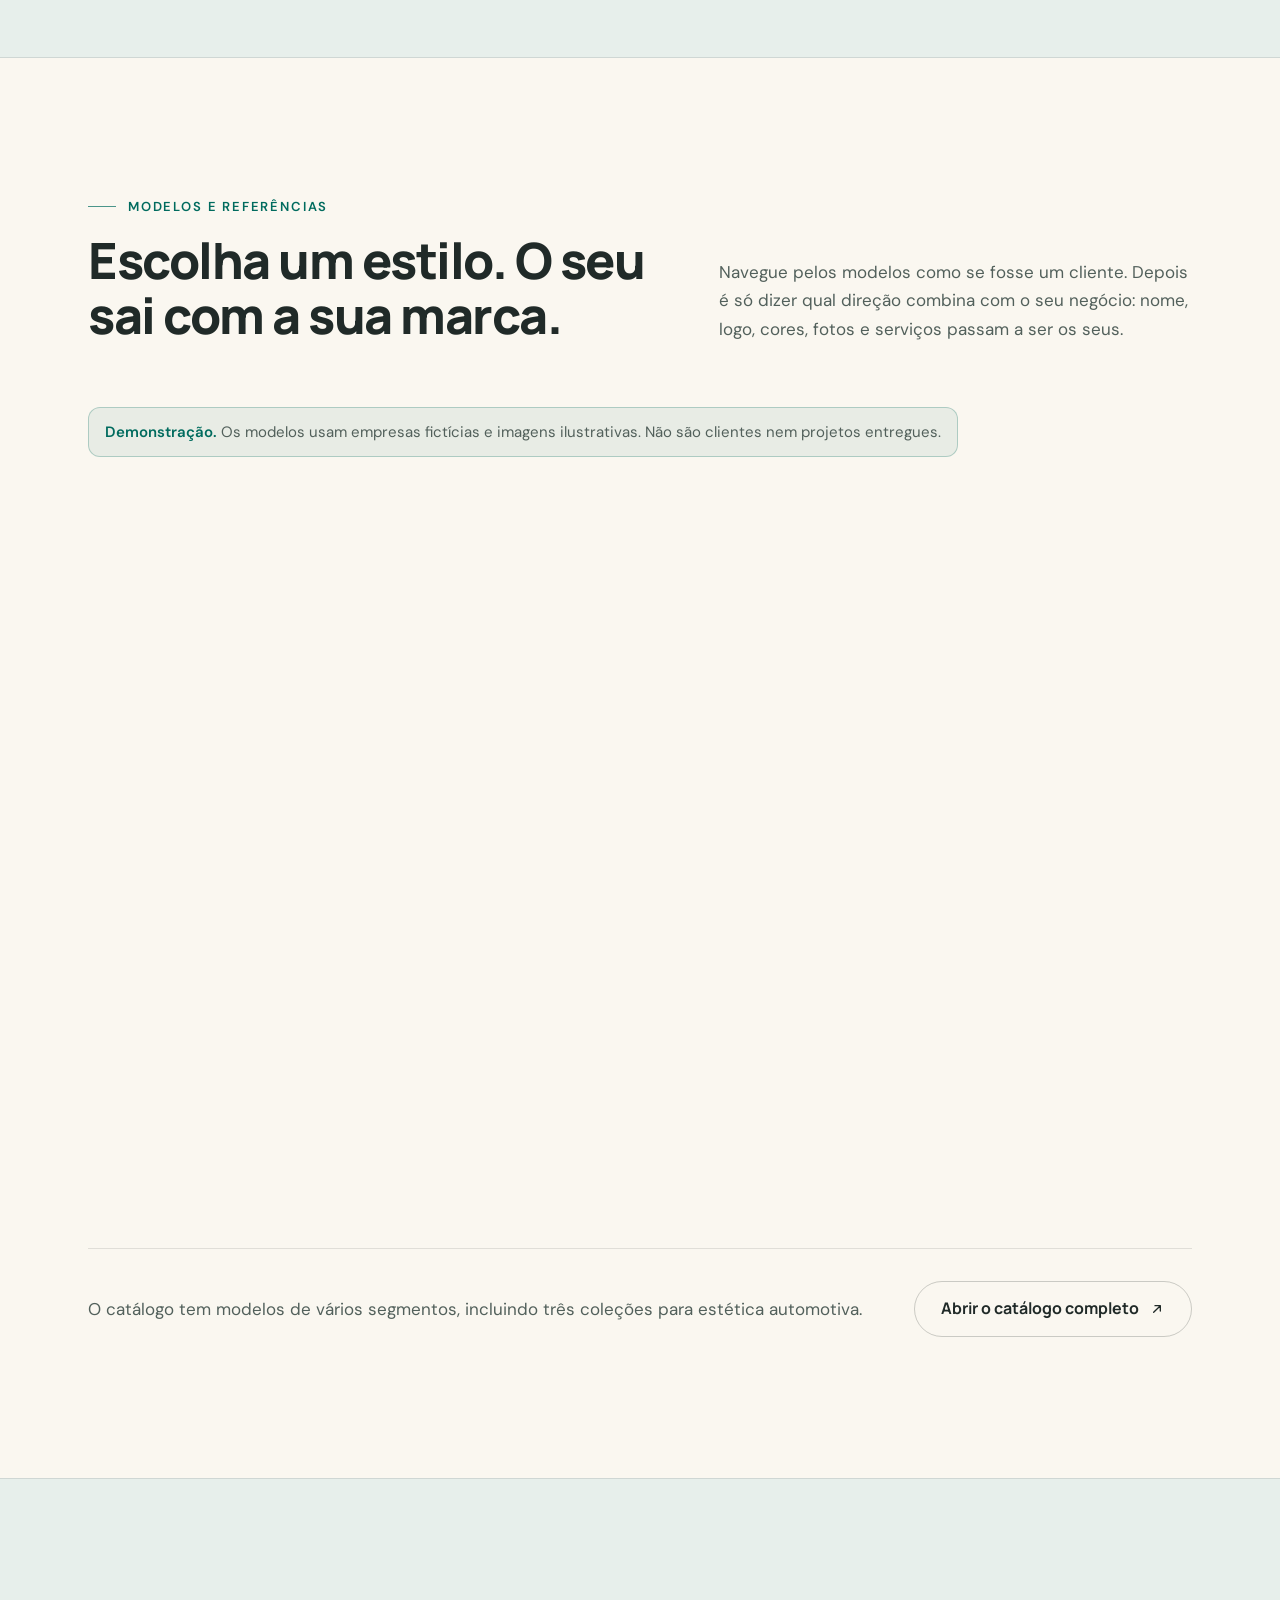
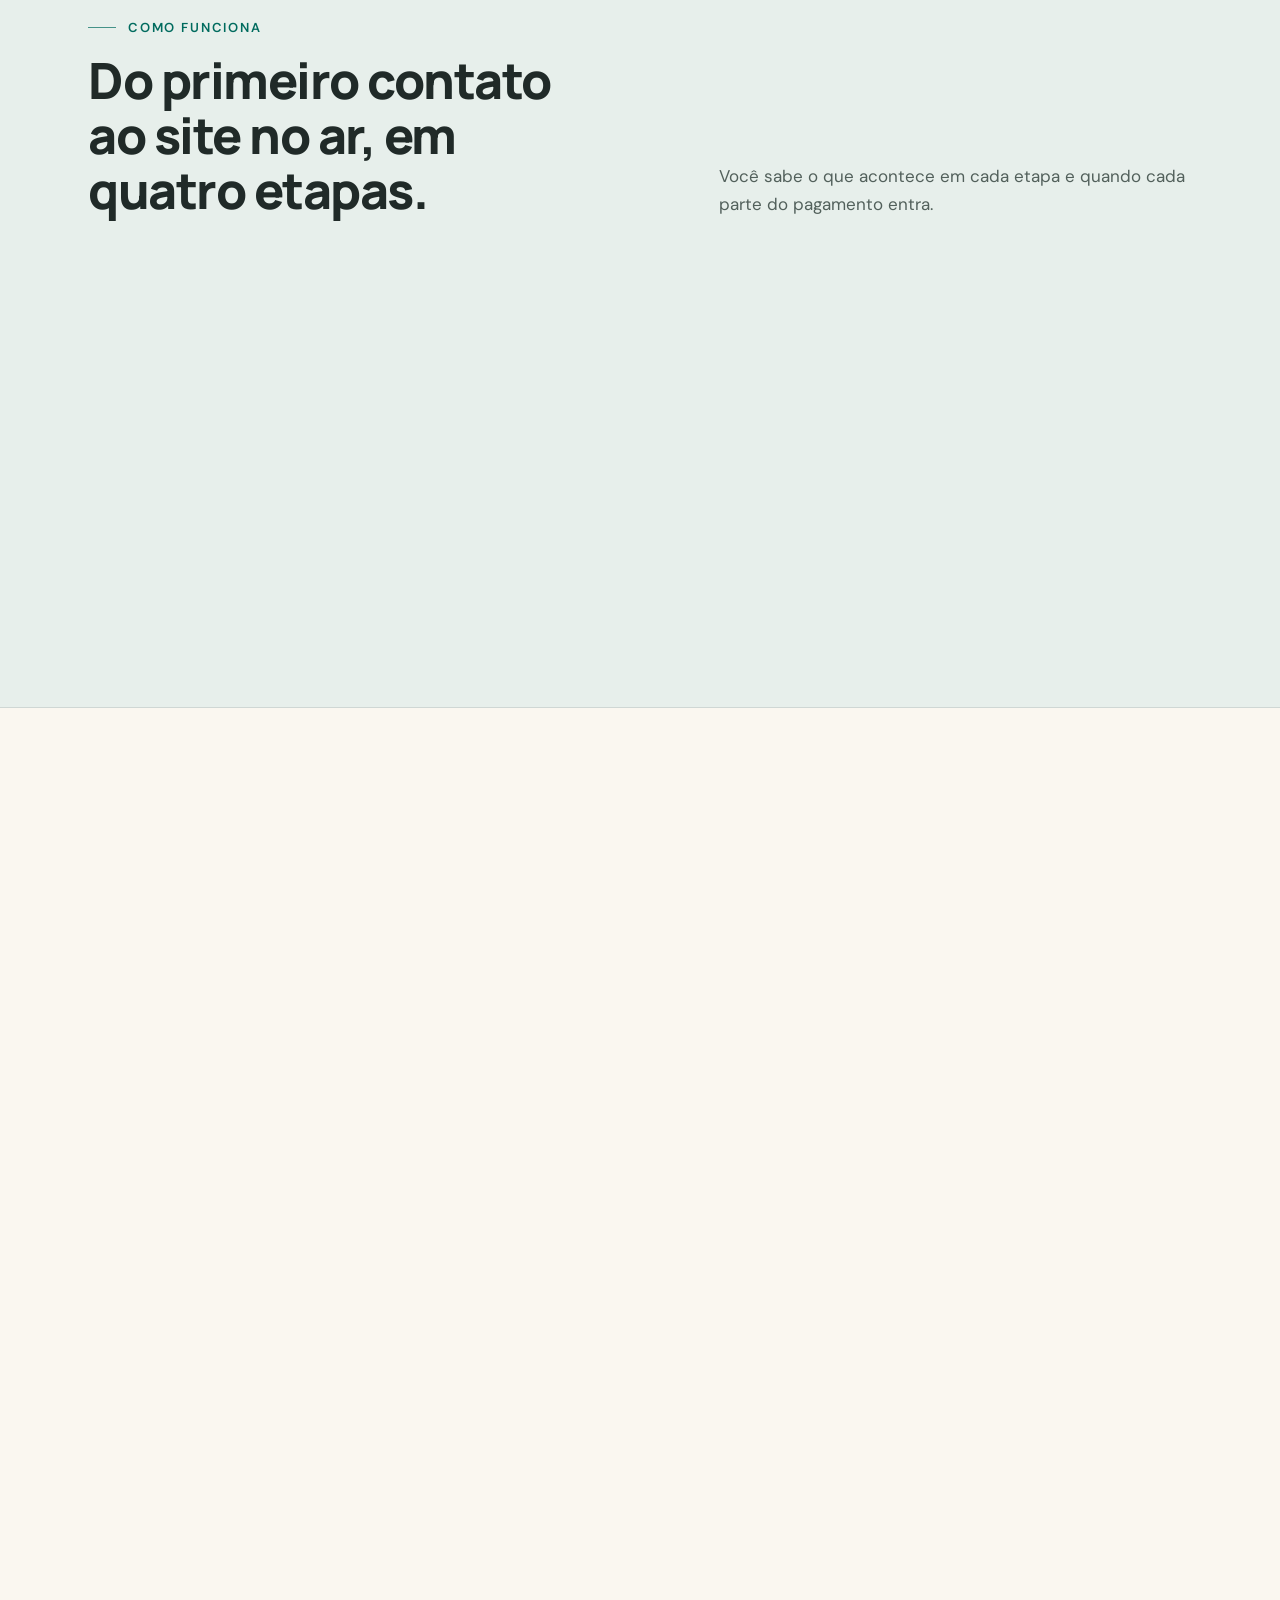
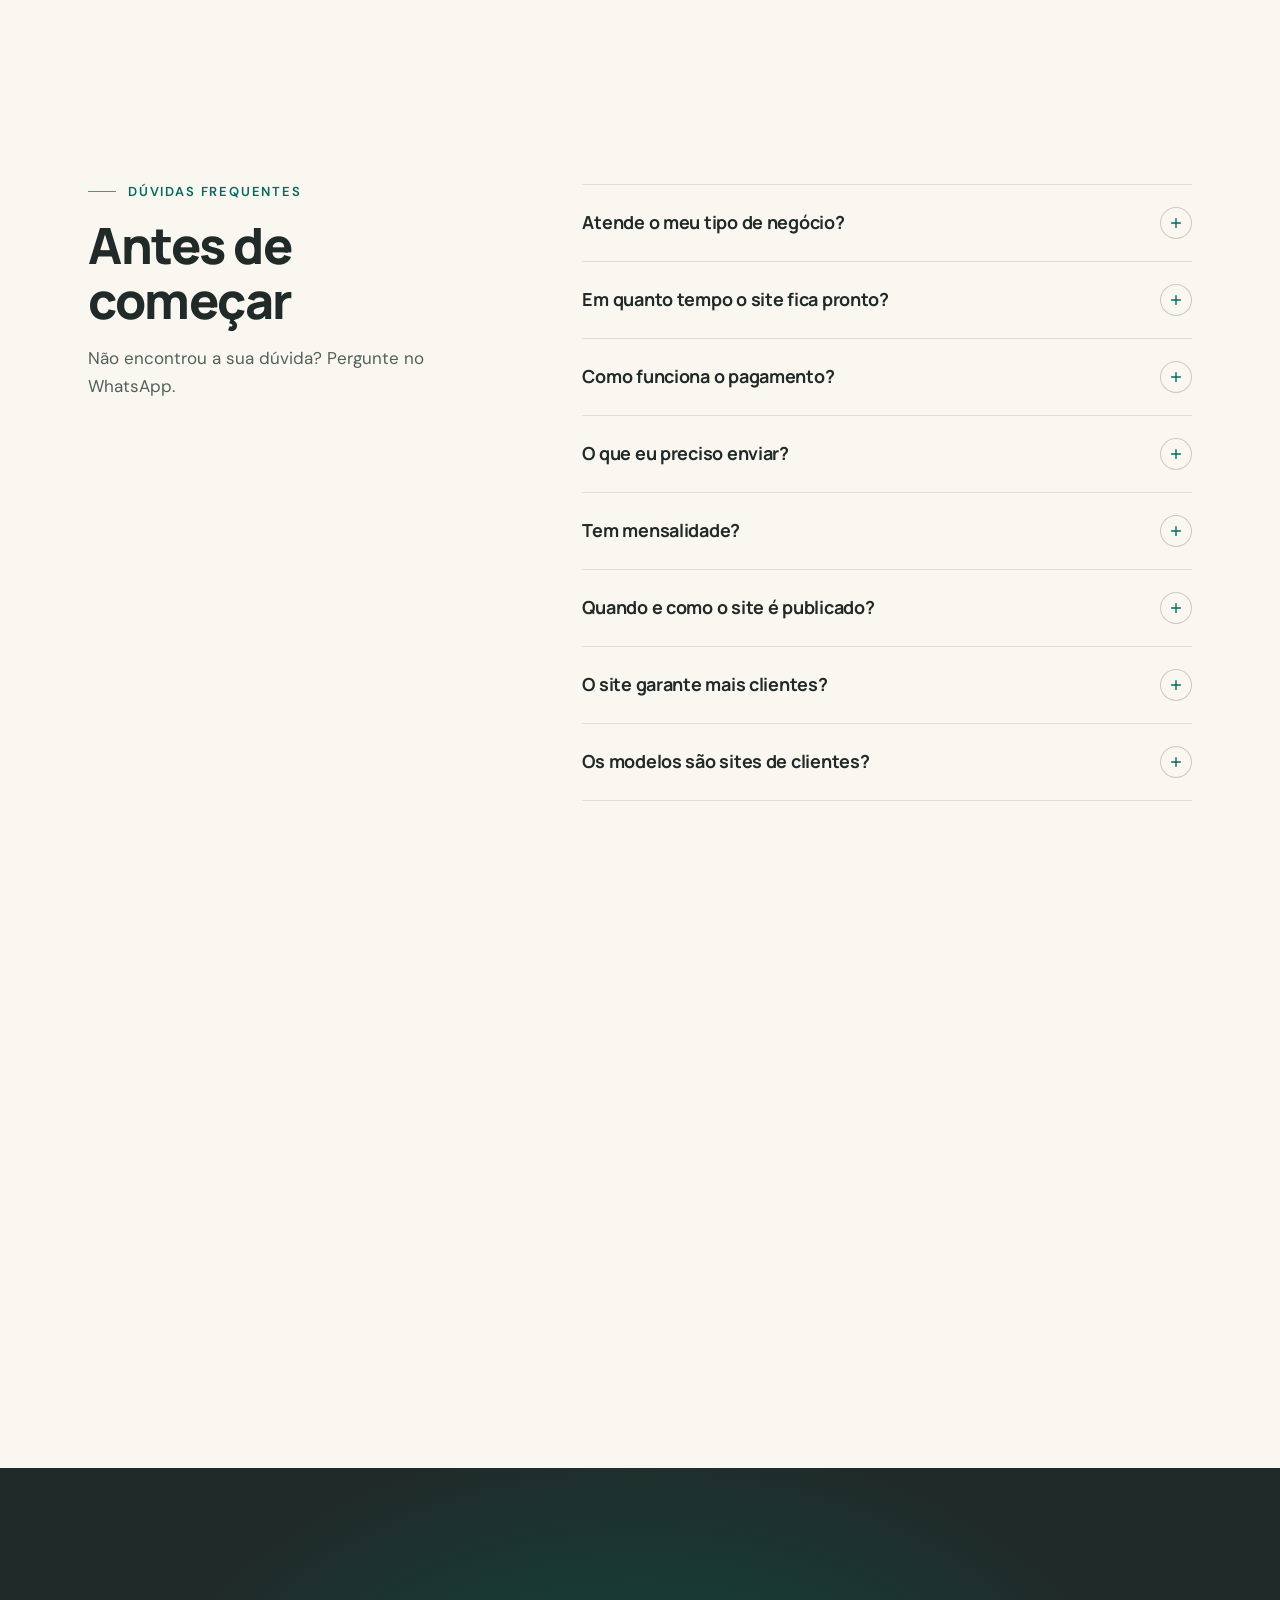
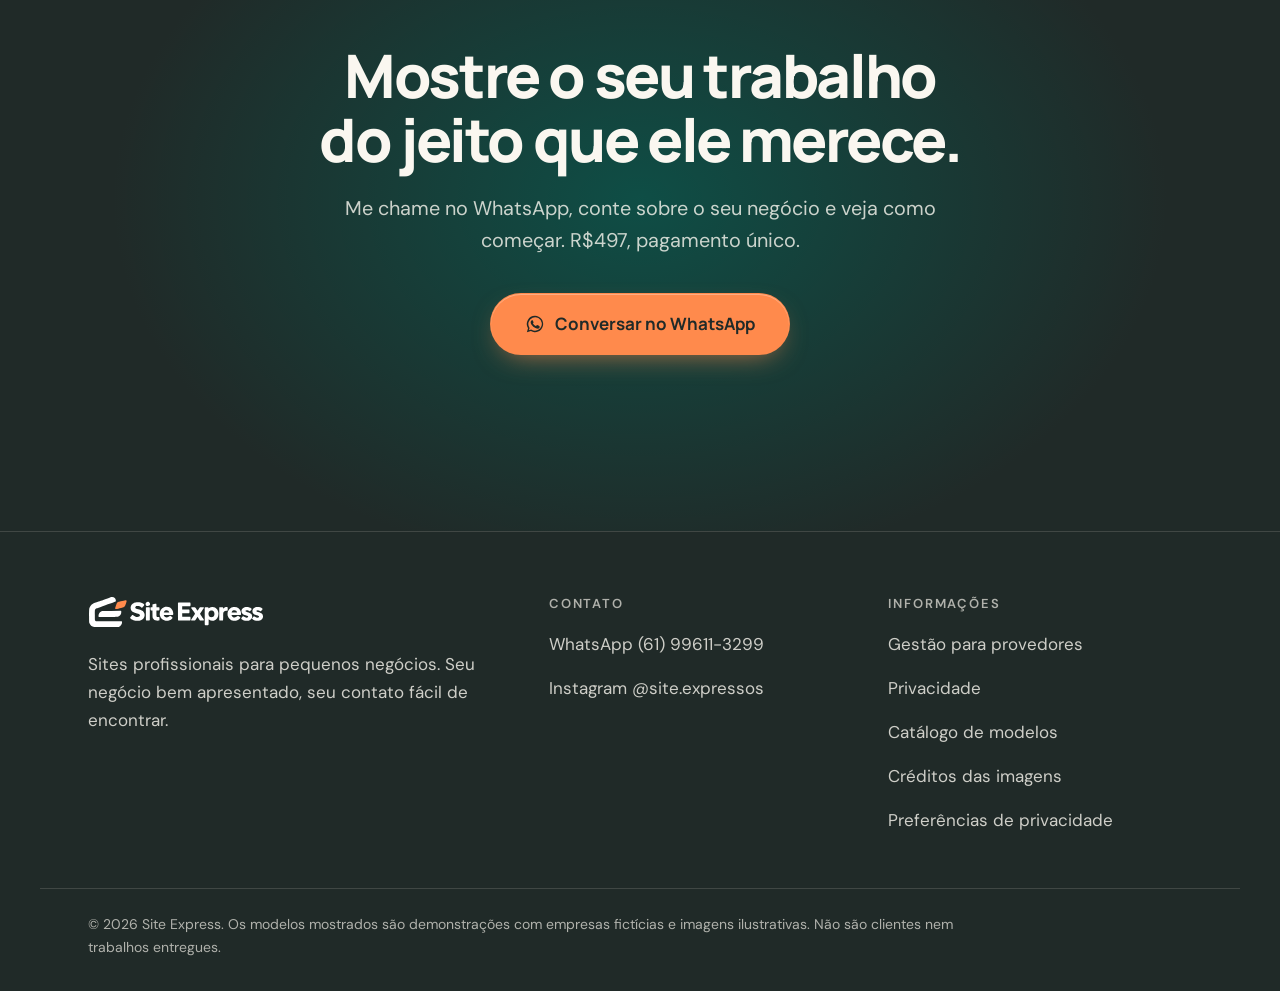
==== commit e052b7e6: "Nova identidade visual: verde-petróleo, coral, Manrope e DM Sans Troca o tema escuro roxo pela ident" ====
--- a/index.html
+++ b/index.html
@@ -8,7 +8,7 @@
   <title>Site Express · Sites profissionais para pequenos negócios por R$497</title>
   <meta name="description" content="Seu negócio bem apresentado e seu contato fácil de encontrar: serviços, trabalhos, horários, endereço e WhatsApp em um site profissional feito para o celular. R$497, pagamento único, sem mensalidade obrigatória.">
   <link rel="canonical" href="https://vinriibeiro.github.io/site-express/">
-  <meta name="theme-color" content="#0B0A10">
+  <meta name="theme-color" content="#FAF7F0">
   <meta property="og:type" content="website">
   <meta property="og:locale" content="pt_BR">
   <meta property="og:site_name" content="Site Express">
@@ -22,8 +22,8 @@
   <meta name="twitter:card" content="summary_large_image">
   <link rel="icon" href="assets/img/favicon.svg" type="image/svg+xml">
   <link rel="apple-touch-icon" href="assets/img/apple-touch-icon.png">
-  <link rel="preload" href="assets/fonts/sora-latin.woff2" as="font" type="font/woff2" crossorigin>
-  <link rel="preload" href="assets/fonts/inter-latin.woff2" as="font" type="font/woff2" crossorigin>
+  <link rel="preload" href="assets/fonts/manrope-latin.woff2" as="font" type="font/woff2" crossorigin>
+  <link rel="preload" href="assets/fonts/dm-sans-latin.woff2" as="font" type="font/woff2" crossorigin>
   <link rel="stylesheet" href="assets/css/site.css?v=4">
   <script src="assets/js/config.js?v=4" defer></script>
   <script src="assets/js/site.js?v=4" defer></script>
@@ -34,8 +34,7 @@
   <header class="topo" id="topo">
     <div class="wrap topo__in">
       <a class="marca" href="./" aria-label="Site Express, início">
-        <svg class="marca__simbolo" viewBox="0 0 32 32" aria-hidden="true" focusable="false"><rect width="32" height="32" rx="9" fill="#7C3AED"/><path d="M9 21.5 15.5 10h4.2l-6.5 11.5zM15.6 21.5 22.1 10h1.9l-6.5 11.5z" fill="#fff"/></svg>
-        <span class="marca__nome">Site Express</span>
+        <img class="marca__logo" src="assets/img/marca/logo-horizontal-verde.svg" alt="" width="165" height="30">
       </a>
       <nav class="topo__nav" aria-label="Seções">
         <a href="#para-quem">Para quem</a>
@@ -422,8 +421,7 @@
     <div class="wrap rodape__grid">
       <div>
         <a class="marca" href="./" aria-label="Site Express, início">
-          <svg class="marca__simbolo" viewBox="0 0 32 32" aria-hidden="true" focusable="false"><rect width="32" height="32" rx="9" fill="#7C3AED"/><path d="M9 21.5 15.5 10h4.2l-6.5 11.5zM15.6 21.5 22.1 10h1.9l-6.5 11.5z" fill="#fff"/></svg>
-          <span class="marca__nome">Site Express</span>
+          <img class="marca__logo" src="assets/img/marca/logo-horizontal-branco.svg" alt="" width="176" height="32">
         </a>
         <p class="rodape__desc">Sites profissionais para pequenos negócios. Seu negócio bem apresentado, seu contato fácil de encontrar.</p>
       </div>
--- a/assets/css/site.css
+++ b/assets/css/site.css
@@ -1,36 +1,66 @@
 /* Site Express — landing page */
 
 @font-face {
-  font-family: "Sora";
-  src: url("../fonts/sora-latin.woff2") format("woff2");
-  font-weight: 500 700;
+  font-family: "Manrope";
+  src: url("../fonts/manrope-latin.woff2") format("woff2");
+  font-weight: 200 800;
   font-display: swap;
 }
 @font-face {
-  font-family: "Inter";
-  src: url("../fonts/inter-latin.woff2") format("woff2");
-  font-weight: 400 600;
+  font-family: "DM Sans";
+  src: url("../fonts/dm-sans-latin.woff2") format("woff2");
+  font-weight: 100 1000;
   font-display: swap;
 }
 
 :root {
-  --bg: #0b0a10;
-  --bg-2: #110e18;
-  --surface: #15121f;
-  --line: rgba(196, 181, 253, 0.16);
-  --line-strong: rgba(196, 181, 253, 0.28);
-  --text: #f7f5fc;
-  --muted: #b9b3c9;
-  --faint: #8f88a3;
-  --purple: #7c3aed;
-  --purple-hover: #5b21b6;
-  --purple-soft: #c4b5fd;
-  --display: "Sora", "Segoe UI", system-ui, sans-serif;
-  --body: "Inter", "Segoe UI", system-ui, sans-serif;
+  /* Identidade visual Site Express (nov/2026) */
+  --verde: #006b5e;        /* verde-petróleo: marca, títulos, destaques */
+  --verde-escuro: #00564c;
+  --coral: #ff8a4c;        /* chamadas (CTA) com texto carvão */
+  --coral-hover: #f5793a;
+  --carvao: #202a28;
+  --cinza: #52605b;
+  --marfim: #faf7f0;
+  --nevoa: #e7efeb;
+  --sucesso: #217a47;
+
+  /* Papéis (mudam nas áreas escuras: .oferta, .final, .rodape) */
+  --bg: var(--marfim);
+  --bg-2: var(--nevoa);
+  --surface: #ffffff;
+  --line: rgba(32, 42, 40, 0.12);
+  --line-strong: rgba(32, 42, 40, 0.22);
+  --text: var(--carvao);
+  --muted: var(--cinza);
+  --faint: #66726d;
+  --destaque: var(--verde);
+  --titulo: var(--carvao);
+  --cta: var(--coral);
+  --cta-hover: var(--coral-hover);
+  --cta-texto: var(--carvao);
+  --sombra: rgba(20, 32, 29, 0.22);
+
+  --display: "Manrope", "Segoe UI", system-ui, sans-serif;
+  --body: "DM Sans", "Segoe UI", system-ui, sans-serif;
   --gutter: clamp(20px, 5vw, 48px);
   --radius: 18px;
   --section: clamp(80px, 11vw, 144px);
 }
+
+/* Áreas escuras: carvão (rodapé, CTA final) e verde-petróleo (oferta) */
+.oferta, .final, .rodape {
+  --text: var(--marfim);
+  --titulo: var(--marfim);
+  --muted: rgba(250, 247, 240, 0.8);
+  --faint: rgba(250, 247, 240, 0.66);
+  --line: rgba(250, 247, 240, 0.14);
+  --line-strong: rgba(250, 247, 240, 0.26);
+  --destaque: #ffad80;
+  --surface: rgba(250, 247, 240, 0.06);
+  color: var(--text);
+}
+.oferta { --destaque: #cfe6de; }
 
 *, *::before, *::after { box-sizing: border-box; }
 html { -webkit-text-size-adjust: 100%; scroll-behavior: smooth; scroll-padding-top: 84px; }
@@ -49,7 +79,7 @@
 strong { font-weight: 600; color: var(--text); }
 
 :focus-visible {
-  outline: 3px solid var(--purple-soft);
+  outline: 3px solid var(--destaque);
   outline-offset: 3px;
   border-radius: 6px;
 }
@@ -75,13 +105,14 @@
   font: 600 0.8125rem/1.2 var(--body);
   letter-spacing: 0.14em;
   text-transform: uppercase;
-  color: var(--purple-soft);
+  color: var(--destaque);
   margin-bottom: 18px;
   display: flex; align-items: center; gap: 12px;
 }
 .sobretitulo::before { content: ""; width: 28px; height: 1px; background: currentColor; opacity: 0.7; }
 .titulo {
-  font: 600 clamp(1.875rem, 1.2rem + 2.6vw, 3.125rem)/1.1 var(--display);
+  font: 800 clamp(1.875rem, 1.2rem + 2.6vw, 3.125rem)/1.1 var(--display);
+  color: var(--titulo);
   letter-spacing: -0.03em;
   text-wrap: balance;
 }
@@ -94,18 +125,18 @@
   display: inline-flex; align-items: center; justify-content: center; gap: 10px;
   min-height: var(--h); padding: 0 26px;
   border-radius: 999px; border: 1px solid transparent;
-  font: 600 1rem/1.2 var(--body); text-decoration: none; text-align: center;
+  font: 700 1rem/1.2 var(--display); text-decoration: none; text-align: center;
   transition: background-color .2s ease, border-color .2s ease, transform .2s ease, box-shadow .2s ease;
 }
 .btn--primario {
-  background: var(--purple); color: #fff;
-  box-shadow: 0 10px 30px -10px rgba(124, 58, 237, 0.7), inset 0 1px 0 rgba(255,255,255,.18);
-}
-.btn--primario:hover { background: var(--purple-hover); transform: translateY(-1px); }
+  background: var(--cta); color: var(--cta-texto);
+  box-shadow: 0 10px 28px -12px rgba(255, 138, 76, 0.75), inset 0 1px 0 rgba(255,255,255,.3);
+}
+.btn--primario:hover { background: var(--cta-hover); transform: translateY(-1px); }
 .btn--linha { border-color: var(--line-strong); color: var(--text); }
-.btn--linha:hover { border-color: var(--purple-soft); background: rgba(124, 58, 237, 0.1); }
-.btn--ghost { border-color: var(--line-strong); color: var(--text); background: rgba(255,255,255,.03); }
-.btn--ghost:hover { border-color: var(--purple-soft); }
+.btn--linha:hover { border-color: var(--destaque); background: rgba(0, 107, 94, 0.07); }
+.btn--ghost { border-color: var(--line-strong); color: var(--text); background: transparent; }
+.btn--ghost:hover { border-color: var(--destaque); }
 .btn--sm { --h: 44px; padding: 0 18px; font-size: 0.9375rem; }
 .btn--largo { width: 100%; }
 .btn--grande { --h: 62px; padding: 0 34px; font-size: 1.0625rem; }
@@ -113,7 +144,7 @@
 /* Cabeçalho */
 .topo {
   position: sticky; top: 0; z-index: 50;
-  background: rgba(11, 10, 16, 0.82);
+  background: rgba(250, 247, 240, 0.88);
   backdrop-filter: blur(14px) saturate(140%);
   -webkit-backdrop-filter: blur(14px) saturate(140%);
   border-bottom: 1px solid var(--line);
@@ -121,13 +152,15 @@
 .topo__in { display: flex; align-items: center; gap: 24px; min-height: 72px; }
 .marca { display: inline-flex; align-items: center; gap: 10px; text-decoration: none; }
 .marca__simbolo { width: 32px; height: 32px; }
+.marca__logo { display: block; height: 30px; width: auto; }
+.rodape .marca__logo { height: 32px; }
 .marca__nome { font: 600 1.125rem/1 var(--display); letter-spacing: -0.02em; }
 .topo__nav { display: none; margin-left: auto; gap: 4px; }
 .topo__nav a {
   color: var(--muted); text-decoration: none; font-size: 0.9375rem; font-weight: 500;
   padding: 10px 14px; border-radius: 999px;
 }
-.topo__nav a:hover { color: var(--text); background: rgba(255,255,255,.05); }
+.topo__nav a:hover { color: var(--text); background: rgba(0, 107, 94, 0.07); }
 .topo .btn { margin-left: auto; }
 @media (min-width: 900px) {
   .topo__nav { display: flex; }
@@ -143,8 +176,8 @@
   position: relative;
   padding: clamp(36px, 5vw, 64px) 0 clamp(56px, 7vw, 88px);
   background:
-    radial-gradient(60% 55% at 85% 20%, rgba(124, 58, 237, 0.28), transparent 70%),
-    radial-gradient(50% 50% at 0% 100%, rgba(91, 33, 182, 0.35), transparent 70%),
+    radial-gradient(55% 55% at 88% 18%, rgba(255, 138, 76, 0.16), transparent 70%),
+    radial-gradient(50% 50% at 0% 100%, rgba(0, 107, 94, 0.10), transparent 70%),
     var(--bg);
   isolation: isolate;
 }
@@ -153,8 +186,9 @@
   .hero__grid { grid-template-columns: minmax(0, 1.15fr) minmax(0, 0.85fr); gap: 64px; }
 }
 .hero__titulo {
-  font: 700 clamp(2.375rem, 1.3rem + 3.6vw, 4rem)/1.04 var(--display);
+  font: 800 clamp(2.375rem, 1.3rem + 3.6vw, 4rem)/1.04 var(--display);
   letter-spacing: -0.04em;
+  color: var(--verde);
   text-wrap: balance;
   max-width: 17ch;
 }
@@ -167,8 +201,8 @@
   border-top: 1px solid var(--line); border-bottom: 1px solid var(--line);
   max-width: 560px;
 }
-.preco__valor { font: 700 clamp(2.75rem, 2rem + 2.5vw, 3.5rem)/1 var(--display); letter-spacing: -0.04em; }
-.preco__moeda { font-size: 0.45em; vertical-align: 0.8em; margin-right: 4px; color: var(--purple-soft); letter-spacing: 0; }
+.preco__valor { font: 800 clamp(2.75rem, 2rem + 2.5vw, 3.5rem)/1 var(--display); letter-spacing: -0.04em; }
+.preco__moeda { font-size: 0.45em; vertical-align: 0.8em; margin-right: 4px; color: var(--destaque); letter-spacing: 0; }
 .preco__detalhe { color: var(--muted); font-size: 0.9375rem; line-height: 1.45; }
 .preco__unico { color: var(--text); font-weight: 600; font-size: 1rem; }
 
@@ -180,14 +214,14 @@
 .hero__foto {
   position: relative; border-radius: 24px; overflow: hidden;
   aspect-ratio: 4 / 5;
-  box-shadow: 0 40px 80px -40px rgba(0,0,0,.8);
+  box-shadow: 0 40px 80px -40px var(--sombra);
   border: 1px solid var(--line);
 }
 .hero__foto img { width: 100%; height: 100%; object-fit: cover; object-position: 50% 40%; }
 .hero__foto::after {
   content: ""; position: absolute; inset: 0;
-  background: linear-gradient(180deg, rgba(11,10,16,0) 50%, rgba(11,10,16,.75) 100%),
-              linear-gradient(120deg, rgba(124,58,237,.18), transparent 60%);
+  background: linear-gradient(180deg, rgba(32,42,40,0) 50%, rgba(32,42,40,.7) 100%),
+              linear-gradient(120deg, rgba(0,107,94,.18), transparent 60%);
 }
 .credito {
   position: absolute; right: 14px; bottom: 12px; z-index: 1;
@@ -208,9 +242,9 @@
 .celular { display: block; position: relative; }
 .celular__tela {
   display: block; overflow: hidden;
-  border-radius: 26px; border: 6px solid #120f1a;
-  box-shadow: 0 0 0 1px var(--line-strong), 0 30px 60px -20px rgba(0,0,0,.85);
-  background: #120f1a;
+  border-radius: 26px; border: 6px solid var(--carvao);
+  box-shadow: 0 0 0 1px rgba(32,42,40,.3), 0 30px 60px -24px rgba(20,32,29,.45);
+  background: var(--carvao);
   aspect-ratio: 300 / 615;
 }
 .celular__tela img { width: 100%; height: 100%; object-fit: cover; object-position: top; }
@@ -220,7 +254,7 @@
 }
 .hero__celular .etiqueta {
   display: inline-block; margin-top: 10px; padding: 5px 10px; border-radius: 999px;
-  background: rgba(11,10,16,.9); border: 1px solid var(--line); color: var(--muted);
+  background: rgba(255,255,255,.92); border: 1px solid var(--line); color: var(--muted);
 }
 
 /* Faixa de resumo */
@@ -230,7 +264,7 @@
   border-top: 1px solid var(--line);
 }
 .faixa li { padding: 20px 16px 4px 0; display: flex; flex-direction: column; gap: 2px; }
-.faixa strong { font: 600 1.125rem/1.3 var(--display); letter-spacing: -0.02em; }
+.faixa strong { color: var(--verde); font: 700 1.125rem/1.3 var(--display); letter-spacing: -0.02em; }
 .faixa span { font-size: 0.875rem; color: var(--faint); line-height: 1.4; }
 @media (min-width: 900px) {
   .faixa { grid-template-columns: repeat(4, minmax(0, 1fr)); }
@@ -256,11 +290,12 @@
 }
 .navegador {
   margin-top: 40px; border-radius: 14px; overflow: hidden;
-  border: 1px solid var(--line-strong); background: #120f1a;
-  box-shadow: 0 30px 60px -30px rgba(0,0,0,.8);
+  border: 1px solid var(--line-strong); background: #ffffff;
+  box-shadow: 0 30px 60px -30px var(--sombra);
 }
 .navegador__barra { display: flex; gap: 6px; padding: 10px 12px; border-bottom: 1px solid var(--line); }
-.navegador__barra span { width: 9px; height: 9px; border-radius: 50%; background: rgba(196,181,253,.3); }
+.navegador__barra span { width: 9px; height: 9px; border-radius: 50%; background: rgba(32,42,40,.18); }
+.navegador__barra span:first-child { background: var(--coral); }
 .navegador .etiqueta { margin: 0; padding: 10px 14px; border-top: 1px solid var(--line); }
 
 .lista-num { counter-reset: n; border-top: 1px solid var(--line); }
@@ -272,19 +307,19 @@
 .lista-num li::before {
   content: counter(n, decimal-leading-zero);
   grid-row: span 2;
-  font: 600 0.875rem/1.9 var(--display); color: var(--purple-soft);
-}
-.lista-num h3 { font: 600 1.25rem/1.35 var(--display); letter-spacing: -0.02em; }
+  font: 700 0.875rem/1.9 var(--display); color: var(--destaque);
+}
+.lista-num h3 { font: 700 1.25rem/1.35 var(--display); letter-spacing: -0.02em; }
 .lista-num p { margin-top: 8px; color: var(--muted); }
 
 /* Modelos */
 .nota-demo {
   display: inline-block; margin-bottom: clamp(32px, 4vw, 48px);
   padding: 12px 16px; border-radius: 12px;
-  border: 1px solid rgba(196,181,253,.35); background: rgba(124,58,237,.1);
+  border: 1px solid rgba(0,107,94,.25); background: rgba(0,107,94,.07);
   color: var(--muted); font-size: 0.9375rem;
 }
-.nota-demo strong { color: var(--purple-soft); }
+.nota-demo strong { color: var(--destaque); }
 .vitrine {
   display: grid; grid-auto-flow: column; grid-auto-columns: minmax(230px, 72%);
   gap: 20px; overflow-x: auto; scroll-snap-type: x mandatory;
@@ -300,14 +335,14 @@
   padding: 16px; border-radius: 22px; border: 1px solid transparent;
   transition: border-color .2s ease, background-color .2s ease;
 }
-.vitrine__link:hover { border-color: var(--line); background: rgba(255,255,255,.025); }
+.vitrine__link:hover { border-color: var(--line); background: rgba(255,255,255,.6); }
 .vitrine__link .celular { max-width: 260px; width: 100%; margin: 0 auto 18px; transition: transform .35s ease; }
 .vitrine__link:hover .celular { transform: translateY(-4px); }
-.vitrine__estilo { font-size: 0.75rem; font-weight: 600; letter-spacing: 0.12em; text-transform: uppercase; color: var(--purple-soft); }
-.vitrine__nome { font: 600 1.25rem/1.3 var(--display); letter-spacing: -0.02em; }
+.vitrine__estilo { font-size: 0.75rem; font-weight: 600; letter-spacing: 0.12em; text-transform: uppercase; color: var(--destaque); }
+.vitrine__nome { font: 700 1.25rem/1.3 var(--display); letter-spacing: -0.02em; }
 .vitrine__desc { color: var(--muted); font-size: 0.9375rem; }
 .vitrine__ver { margin-top: auto; padding-top: 10px; display: inline-flex; align-items: center; gap: 6px; font-weight: 600; font-size: 0.9375rem; text-decoration: underline; text-underline-offset: 4px; text-decoration-color: var(--line-strong); }
-.vitrine__link:hover .vitrine__ver { text-decoration-color: var(--purple-soft); }
+.vitrine__link:hover .vitrine__ver { text-decoration-color: var(--destaque); }
 
 .catalogo {
   margin-top: clamp(32px, 4vw, 56px); padding-top: 32px; border-top: 1px solid var(--line);
@@ -328,15 +363,15 @@
   position: absolute; left: 0; top: 0;
   width: 44px; height: 44px; border-radius: 50%;
   display: grid; place-items: center;
-  font: 600 0.875rem/1 var(--display); color: #fff;
-  background: var(--surface); border: 1px solid var(--line-strong);
-}
-.passo h3 { font: 600 1.25rem/1.3 var(--display); letter-spacing: -0.02em; padding-top: 8px; }
+  font: 800 0.875rem/1 var(--display); color: #fff;
+  background: var(--verde); border: 1px solid var(--verde);
+}
+.passo h3 { font: 700 1.25rem/1.3 var(--display); letter-spacing: -0.02em; padding-top: 8px; }
 .passo p { margin-top: 10px; color: var(--muted); }
 .passo .passo__valor {
   display: inline-block; margin-top: 16px; padding: 6px 12px; border-radius: 999px;
   font-size: 0.875rem; font-weight: 600; color: var(--text);
-  background: rgba(124,58,237,.16); border: 1px solid rgba(196,181,253,.35);
+  background: rgba(255,138,76,.16); border: 1px solid rgba(255,138,76,.5);
 }
 @media (min-width: 960px) {
   .passos { grid-template-columns: repeat(4, minmax(0, 1fr)); gap: 32px; }
@@ -352,26 +387,26 @@
   padding: clamp(28px, 5vw, 64px);
   border-radius: 28px;
   background:
-    radial-gradient(80% 90% at 0% 0%, rgba(124,58,237,.28), transparent 60%),
-    linear-gradient(180deg, #1a1428, #100d18);
-  border: 1px solid rgba(196,181,253,.3);
-  box-shadow: 0 50px 100px -50px rgba(124,58,237,.55);
+    radial-gradient(70% 90% at 100% 0%, rgba(255,138,76,.16), transparent 60%),
+    linear-gradient(160deg, #007a6b, var(--verde) 45%, var(--verde-escuro));
+  border: 0;
+  box-shadow: 0 50px 100px -50px rgba(0,107,94,.6);
 }
 @media (min-width: 960px) {
   .oferta { grid-template-columns: minmax(0, 0.9fr) minmax(0, 1.1fr); gap: 72px; }
 }
-.oferta__valor { margin-top: 28px; font: 700 clamp(4rem, 3rem + 4vw, 6rem)/0.95 var(--display); letter-spacing: -0.05em; }
+.oferta__valor { margin-top: 28px; font: 800 clamp(4rem, 3rem + 4vw, 6rem)/0.95 var(--display); letter-spacing: -0.05em; }
 .oferta__unico { margin-top: 10px; font-weight: 600; font-size: 1.125rem; }
 .parcelas { margin: 28px 0 32px; border-top: 1px solid var(--line-strong); }
 .parcelas div { display: flex; justify-content: space-between; gap: 16px; padding: 14px 0; border-bottom: 1px solid var(--line-strong); }
 .parcelas dt { color: var(--muted); }
-.parcelas dd { font: 600 1.125rem/1.4 var(--display); }
+.parcelas dd { font: 700 1.125rem/1.4 var(--display); }
 .oferta__detalhes { display: flex; flex-direction: column; }
 @media (min-width: 960px) {
   .oferta__detalhes { padding-left: 72px; border-left: 1px solid var(--line-strong); margin-left: -36px; }
 }
 .oferta__sub {
-  font: 600 0.8125rem/1.2 var(--body); letter-spacing: 0.14em; text-transform: uppercase; color: var(--purple-soft);
+  font: 600 0.8125rem/1.2 var(--body); letter-spacing: 0.14em; text-transform: uppercase; color: var(--destaque);
   margin: 32px 0 14px;
 }
 .oferta__sub:first-child { margin-top: 0; }
@@ -379,7 +414,7 @@
 .checks li { position: relative; padding: 8px 0 8px 32px; }
 .checks li::before {
   content: ""; position: absolute; left: 0; top: 13px; width: 18px; height: 18px; border-radius: 50%;
-  background: var(--purple) url("data:image/svg+xml,%3Csvg xmlns='http://www.w3.org/2000/svg' viewBox='0 0 16 16'%3E%3Cpath d='m4 8.2 2.6 2.6L12 5.4' fill='none' stroke='%23fff' stroke-width='2' stroke-linecap='round' stroke-linejoin='round'/%3E%3C/svg%3E") center / 12px no-repeat;
+  background: var(--coral) url("data:image/svg+xml,%3Csvg xmlns='http://www.w3.org/2000/svg' viewBox='0 0 16 16'%3E%3Cpath d='m4 8.2 2.6 2.6L12 5.4' fill='none' stroke='%23202A28' stroke-width='2' stroke-linecap='round' stroke-linejoin='round'/%3E%3C/svg%3E") center / 12px no-repeat;
 }
 
 /* FAQ */
@@ -394,17 +429,17 @@
   list-style: none; cursor: pointer;
   display: flex; align-items: center; justify-content: space-between; gap: 20px;
   padding: 22px 0; min-height: 56px;
-  font: 600 1.125rem/1.4 var(--display); letter-spacing: -0.015em;
+  font: 700 1.125rem/1.4 var(--display); letter-spacing: -0.015em;
 }
 .faq summary::-webkit-details-marker { display: none; }
 .faq summary::after {
   content: ""; flex: none; width: 32px; height: 32px; border-radius: 50%;
   border: 1px solid var(--line-strong);
-  background: url("data:image/svg+xml,%3Csvg xmlns='http://www.w3.org/2000/svg' viewBox='0 0 16 16'%3E%3Cpath d='M8 3v10M3 8h10' fill='none' stroke='%23b69cff' stroke-width='1.6' stroke-linecap='round'/%3E%3C/svg%3E") center / 14px no-repeat;
+  background: url("data:image/svg+xml,%3Csvg xmlns='http://www.w3.org/2000/svg' viewBox='0 0 16 16'%3E%3Cpath d='M8 3v10M3 8h10' fill='none' stroke='%23006B5E' stroke-width='1.6' stroke-linecap='round'/%3E%3C/svg%3E") center / 14px no-repeat;
   transition: transform .25s ease, background-color .2s ease;
 }
-.faq details[open] summary::after { transform: rotate(45deg); background-color: rgba(124,58,237,.18); }
-.faq summary:hover::after { border-color: var(--purple-soft); }
+.faq details[open] summary::after { transform: rotate(45deg); background-color: rgba(0,107,94,.1); }
+.faq summary:hover::after { border-color: var(--destaque); }
 .faq__resposta { padding: 0 48px 24px 0; color: var(--muted); max-width: 62ch; }
 
 /* CTA final */
@@ -418,20 +453,20 @@
 .final::before {
   content: ""; position: absolute; inset: 0; z-index: -1;
   background:
-    radial-gradient(60% 70% at 50% 50%, rgba(124,58,237,.45), transparent 75%),
-    linear-gradient(180deg, rgba(11,10,16,.92) 0%, rgba(26,16,48,.72) 50%, rgba(11,10,16,.95) 100%);
+    radial-gradient(60% 70% at 50% 50%, rgba(0,107,94,.5), transparent 75%),
+    linear-gradient(180deg, rgba(32,42,40,.94) 0%, rgba(32,42,40,.78) 50%, rgba(32,42,40,.96) 100%);
   mix-blend-mode: normal;
 }
 .final__in { display: flex; flex-direction: column; align-items: center; }
 .final__titulo {
-  font: 700 clamp(2rem, 1.2rem + 3.6vw, 3.75rem)/1.06 var(--display); letter-spacing: -0.04em;
+  font: 800 clamp(2rem, 1.2rem + 3.6vw, 3.75rem)/1.06 var(--display); letter-spacing: -0.04em;
   max-width: 18ch; text-wrap: balance;
 }
-.final__texto { margin: 20px 0 36px; color: #dcd6ea; font-size: clamp(1.0625rem, 1rem + .3vw, 1.25rem); max-width: 46ch; }
+.final__texto { margin: 20px 0 36px; color: var(--muted); font-size: clamp(1.0625rem, 1rem + .3vw, 1.25rem); max-width: 46ch; }
 .credito--final { position: static; margin-top: 40px; color: rgba(247,245,252,.7); }
 
 /* Rodapé */
-.rodape { padding: 64px 0 32px; border-top: 1px solid var(--line); background: var(--bg); }
+.rodape { padding: 64px 0 32px; border-top: 1px solid var(--line); background: var(--carvao); }
 .rodape__grid { display: grid; gap: 36px; }
 @media (min-width: 760px) { .rodape__grid { grid-template-columns: 1.4fr 1fr 1fr; } }
 .rodape__desc { margin-top: 14px; color: var(--muted); }
@@ -447,8 +482,8 @@
   position: fixed; left: 12px; right: 12px; bottom: max(12px, env(safe-area-inset-bottom)); z-index: 40;
   display: flex; align-items: center; justify-content: center; gap: 10px;
   min-height: 54px; border-radius: 999px;
-  background: var(--purple); color: #fff; text-decoration: none; font-weight: 600;
-  box-shadow: 0 16px 40px -12px rgba(0,0,0,.8), 0 0 0 1px rgba(255,255,255,.12) inset;
+  background: var(--cta); color: var(--cta-texto); text-decoration: none; font: 700 1rem/1.2 var(--display);
+  box-shadow: 0 16px 40px -12px rgba(20,32,29,.45), 0 0 0 1px rgba(255,255,255,.25) inset;
   transition: transform .3s ease, opacity .3s ease, visibility 0s;
 }
 .flutuante.is-oculto { transform: translateY(140%); opacity: 0; visibility: hidden; transition: transform .3s ease, opacity .3s ease, visibility 0s .3s; }
@@ -461,17 +496,17 @@
 /* Página interna (privacidade) */
 .doc { padding: clamp(48px, 8vw, 96px) 0 var(--section); }
 .doc__in { max-width: 760px; }
-.doc h1 { font: 700 clamp(2.25rem, 1.6rem + 2.5vw, 3.25rem)/1.08 var(--display); letter-spacing: -0.04em; }
+.doc h1 { color: var(--verde); font: 800 clamp(2.25rem, 1.6rem + 2.5vw, 3.25rem)/1.08 var(--display); letter-spacing: -0.04em; }
 .doc .atualizado { margin-top: 12px; color: var(--faint); font-size: 0.9375rem; }
-.doc h2 { margin-top: 48px; font: 600 1.375rem/1.3 var(--display); letter-spacing: -0.02em; }
+.doc h2 { margin-top: 48px; font: 700 1.375rem/1.3 var(--display); letter-spacing: -0.02em; }
 .doc p, .doc li { color: var(--muted); }
 .doc p { margin-top: 14px; }
 .doc ul { margin-top: 14px; }
 .doc ul li { position: relative; padding-left: 20px; margin-top: 8px; }
-.doc ul li::before { content: ""; position: absolute; left: 2px; top: .7em; width: 6px; height: 6px; border-radius: 50%; background: var(--purple-soft); }
-.doc a { color: var(--purple-soft); text-underline-offset: 3px; }
+.doc ul li::before { content: ""; position: absolute; left: 2px; top: .7em; width: 6px; height: 6px; border-radius: 50%; background: var(--destaque); }
+.doc a { color: var(--verde); text-underline-offset: 3px; }
 .doc .voltar { display: inline-flex; margin-top: 48px; }
-code { font-size: .9em; background: rgba(255,255,255,.06); padding: 2px 6px; border-radius: 6px; color: var(--text); }
+code { font-size: .9em; background: rgba(32,42,40,.07); padding: 2px 6px; border-radius: 6px; color: var(--text); }
 
 /* Animação de entrada — só com JS e sem pedido de redução de movimento */
 @media (prefers-reduced-motion: no-preference) {
@@ -487,7 +522,7 @@
 .marca__nome, .topo .btn { white-space: nowrap; }
 @media (max-width: 559px) { .so-largo { display: none; } }
 @media (max-width: 959px) {
-  .hero__foto .credito { top: 10px; bottom: auto; right: 10px; max-width: 50%; text-align: right; line-height: 1.3; padding: 4px 8px; border-radius: 8px; background: rgba(11,10,16,.65); }
+  .hero__foto .credito { top: 10px; bottom: auto; right: 10px; max-width: 50%; text-align: right; line-height: 1.3; padding: 4px 8px; border-radius: 8px; background: rgba(32,42,40,.7); }
 }
 @media (max-width: 559px) {
   .acoes .btn, .final .btn--grande { width: 100%; }
@@ -503,11 +538,11 @@
   max-width: 560px; margin: 0 auto; padding: 18px 20px;
   border: 1px solid var(--line-strong); border-radius: var(--radius);
   background: var(--surface); color: var(--text);
-  box-shadow: 0 20px 50px -16px rgba(0,0,0,.85);
+  box-shadow: 0 20px 50px -16px rgba(20,32,29,.35);
 }
 .aviso[hidden], [data-preferencias][hidden] { display: none; }
 .aviso__texto { font-size: 0.9375rem; line-height: 1.5; color: var(--muted); }
-.aviso__texto a { color: var(--purple-soft); text-underline-offset: 3px; }
+.aviso__texto a { color: var(--destaque); text-underline-offset: 3px; }
 .aviso__acoes { display: flex; gap: 10px; justify-content: flex-end; }
 .aviso__acoes .btn { cursor: pointer; flex: 1 1 0; }
 @media (min-width: 560px) { .aviso__acoes .btn { flex: 0 0 auto; } }
@@ -532,8 +567,8 @@
   padding: 22px; border-radius: var(--radius);
   background: var(--surface); border: 1px solid var(--line);
 }
-.segmento svg { width: 28px; height: 28px; color: var(--purple-soft); }
-.segmento h3 { margin-top: 14px; font: 600 1.125rem/1.3 var(--display); letter-spacing: -0.02em; }
+.segmento svg { width: 28px; height: 28px; color: var(--verde); }
+.segmento h3 { margin-top: 14px; font: 700 1.125rem/1.3 var(--display); letter-spacing: -0.02em; }
 .segmento p { margin-top: 6px; color: var(--muted); font-size: 0.9375rem; }
 .segmentos__nota { margin-top: 24px; color: var(--muted); max-width: 70ch; }
 
@@ -542,8 +577,8 @@
 }
 .final--sem-foto::before {
   background:
-    radial-gradient(60% 70% at 50% 50%, rgba(124,58,237,.5), transparent 75%),
-    linear-gradient(180deg, #0b0a10 0%, #1a1030 50%, #0b0a10 100%);
+    radial-gradient(55% 75% at 50% 50%, rgba(0,107,94,.55), transparent 75%),
+    var(--carvao);
 }
 
 /* Página de produto: gestão para provedores (gestao-provedores/) */
@@ -552,7 +587,7 @@
 .telas .navegador { margin: 0; }
 .telas .navegador img { display: block; width: 100%; height: auto; }
 .tela__texto { padding: 14px 16px 16px; border-top: 1px solid var(--line); }
-.tela__texto h3 { font: 600 1.125rem/1.3 var(--display); letter-spacing: -0.02em; }
+.tela__texto h3 { font: 700 1.125rem/1.3 var(--display); letter-spacing: -0.02em; }
 .tela__texto p { margin-top: 6px; color: var(--muted); font-size: 0.9375rem; }
 .hero--produto .hero__visual { padding-bottom: 0; }
 .hero--produto .navegador img { display: block; width: 100%; height: auto; }
@@ -566,15 +601,15 @@
   transition: border-color .2s ease, transform .2s ease;
 }
 .demo:hover { border-color: var(--line-strong); transform: translateY(-2px); }
-.demo__tipo { font-size: 0.75rem; font-weight: 600; letter-spacing: 0.12em; text-transform: uppercase; color: var(--purple-soft); }
-.demo h3 { font: 600 1.25rem/1.3 var(--display); letter-spacing: -0.02em; }
+.demo__tipo { font-size: 0.75rem; font-weight: 600; letter-spacing: 0.12em; text-transform: uppercase; color: var(--destaque); }
+.demo h3 { font: 700 1.25rem/1.3 var(--display); letter-spacing: -0.02em; }
 .demo p { color: var(--muted); font-size: 0.9375rem; }
 .demo .vitrine__ver { padding-top: 6px; }
 .produto-faixa { margin-top: 0; }
 .outro-produto {
   display: grid; gap: 20px; align-items: center; padding: clamp(24px, 4vw, 40px);
   border: 1px solid var(--line-strong); border-radius: var(--radius);
-  background: linear-gradient(120deg, rgba(124,58,237,.16), rgba(124,58,237,.03) 60%);
+  background: linear-gradient(120deg, rgba(0,107,94,.12), rgba(0,107,94,.02) 60%), #ffffff;
 }
 @media (min-width: 900px) { .outro-produto { grid-template-columns: 1fr auto; } }
 .outro-produto p.texto { margin-top: 10px; }
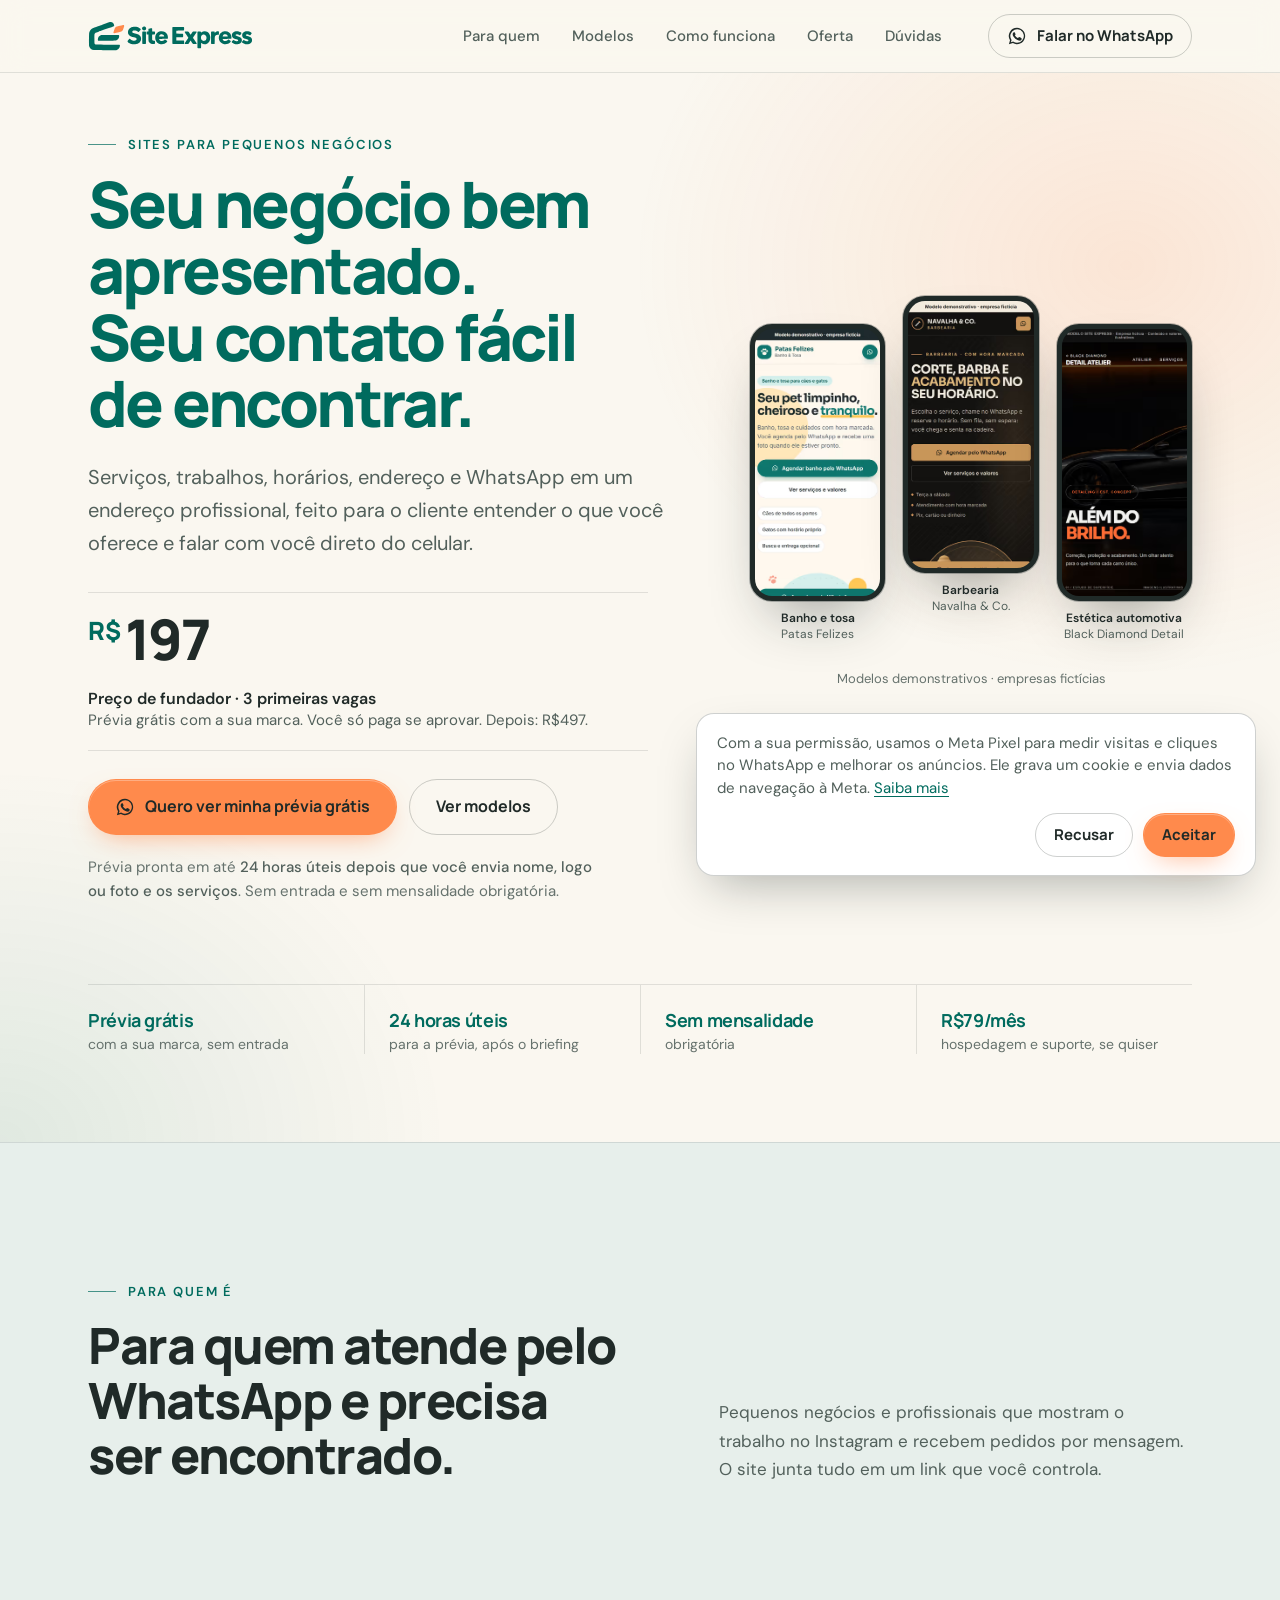
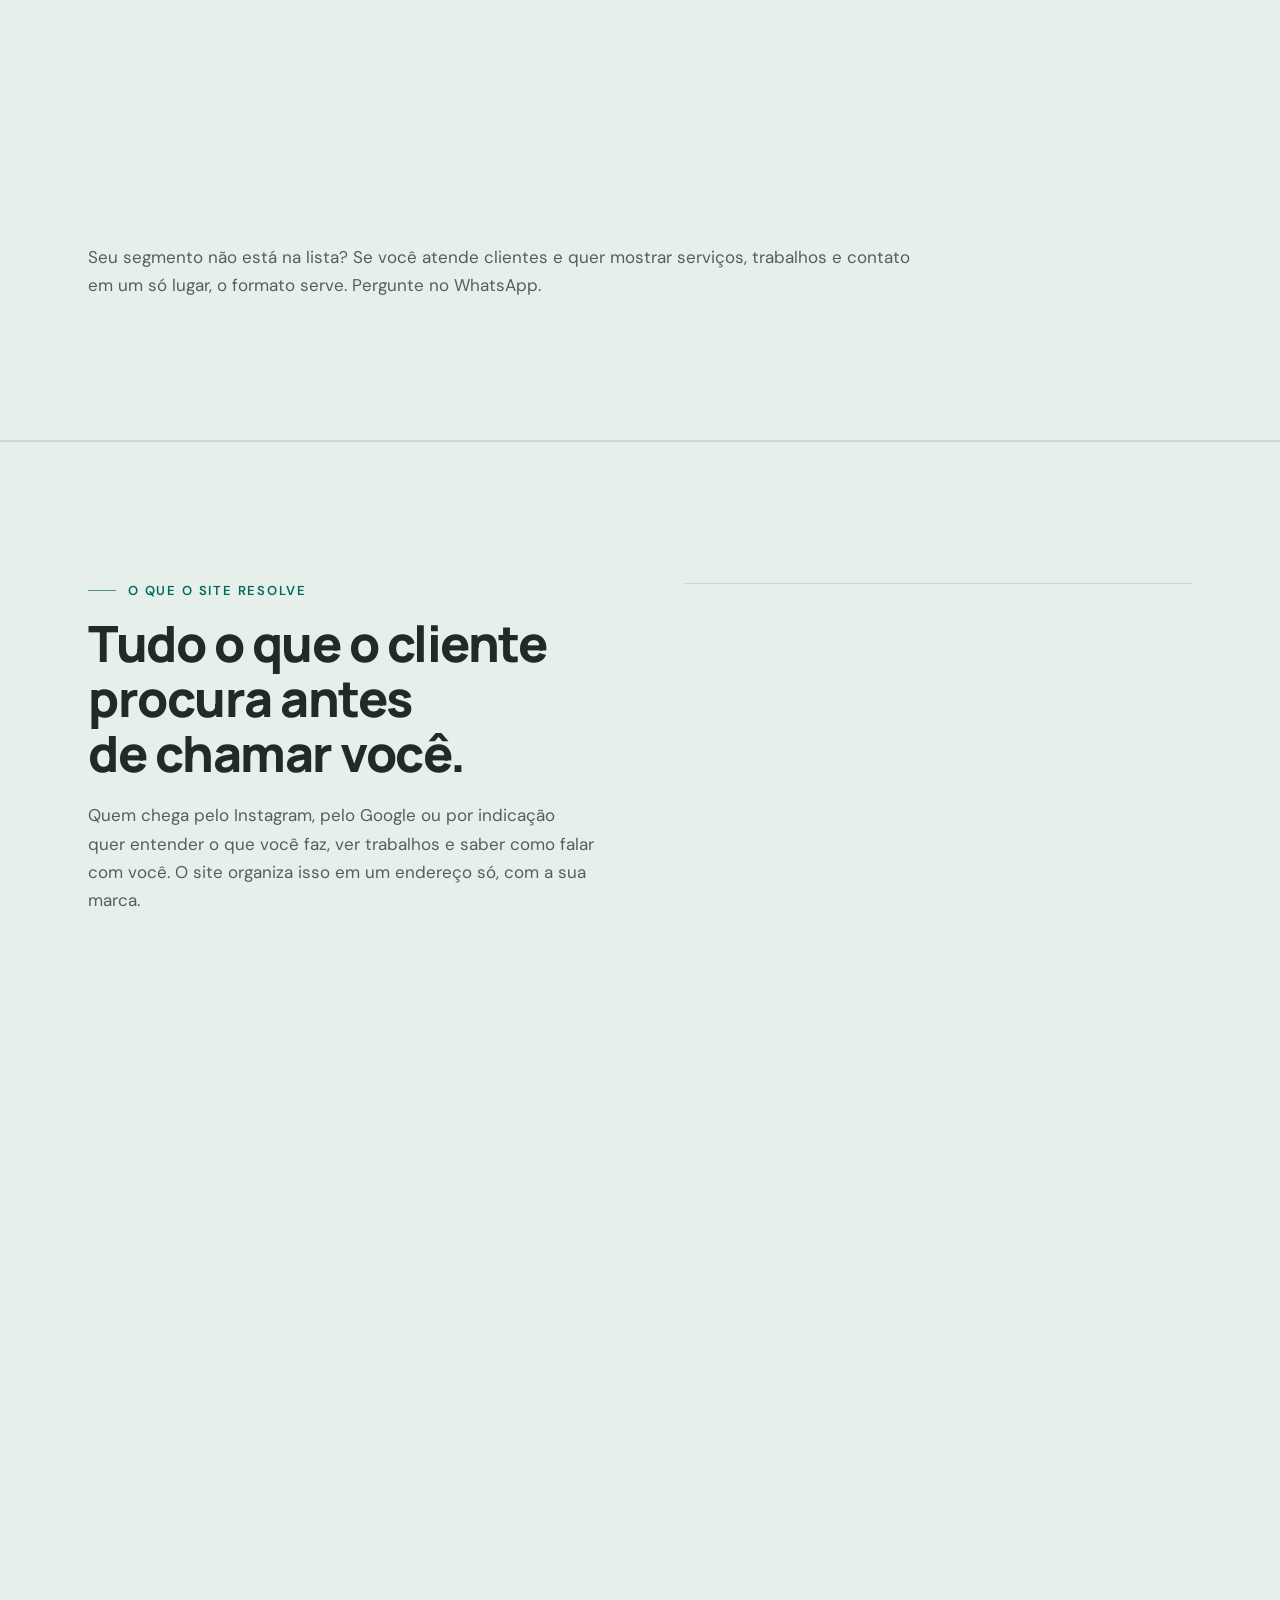
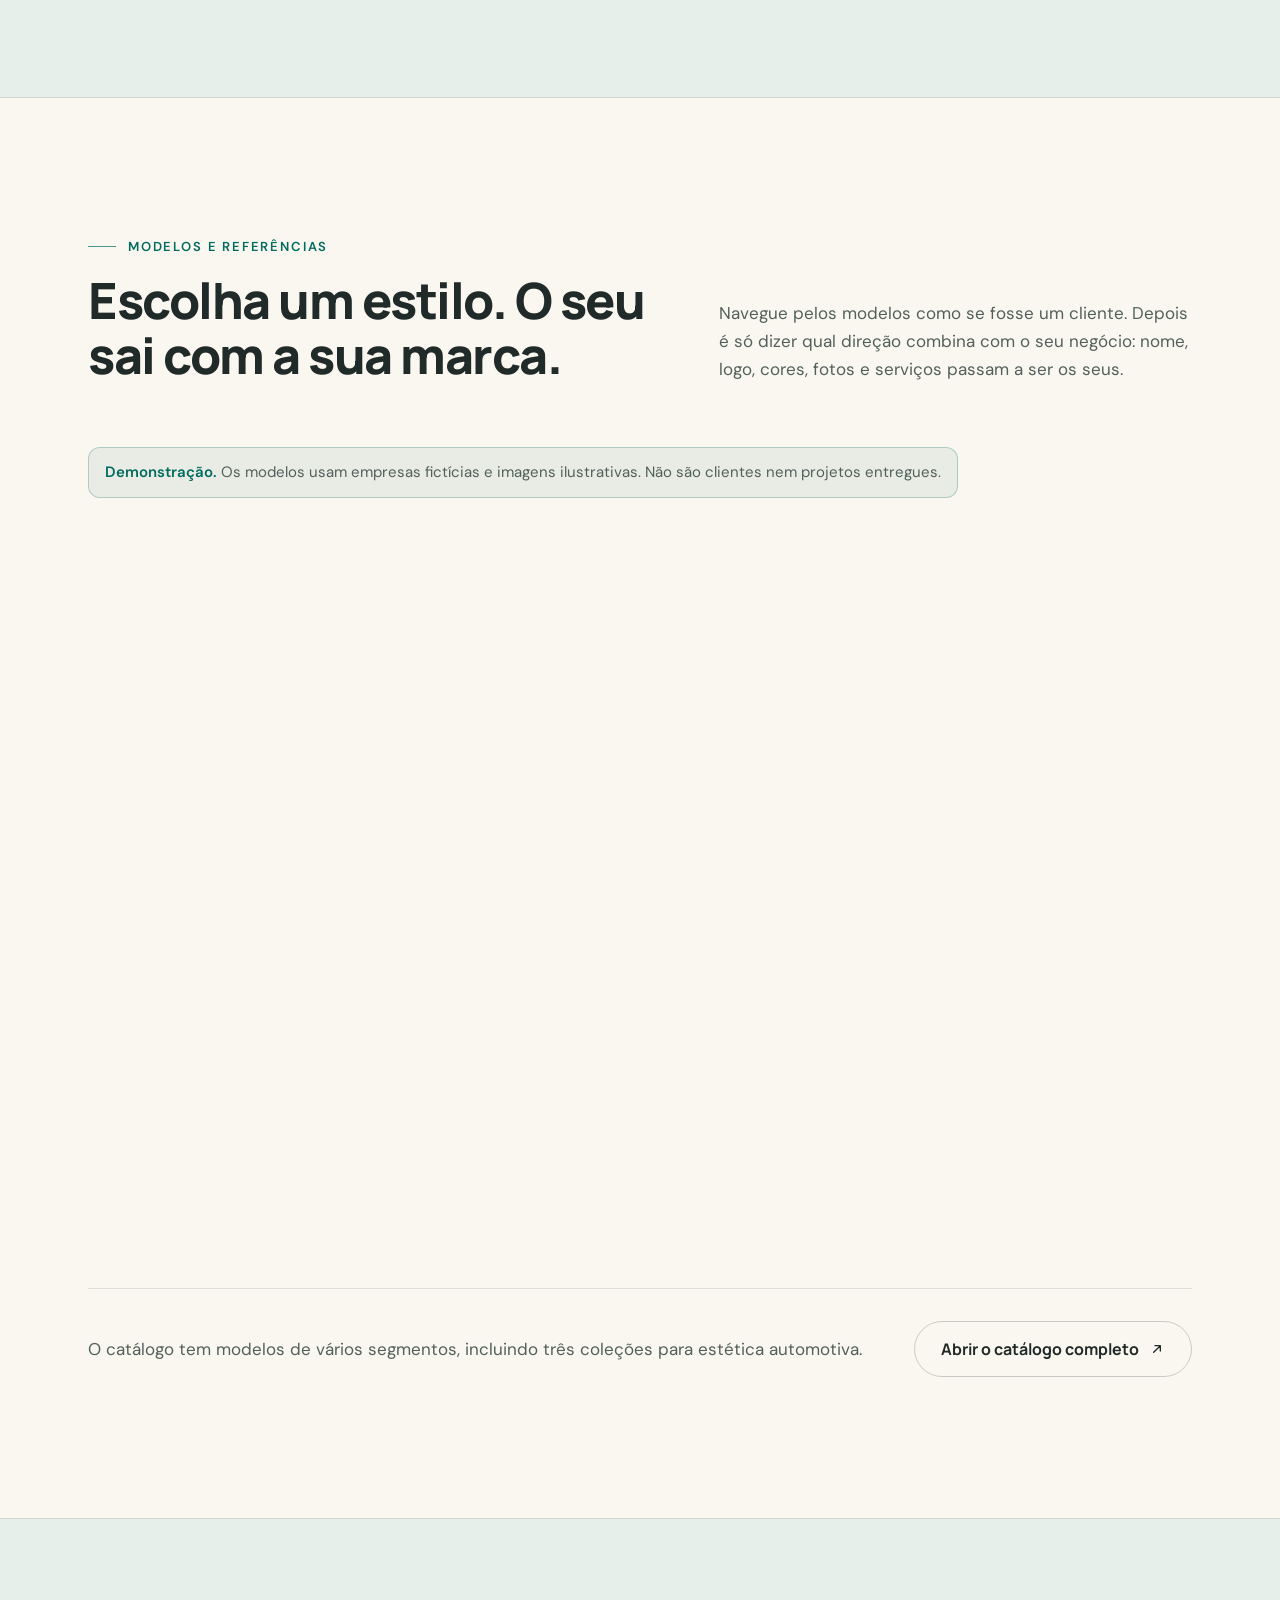
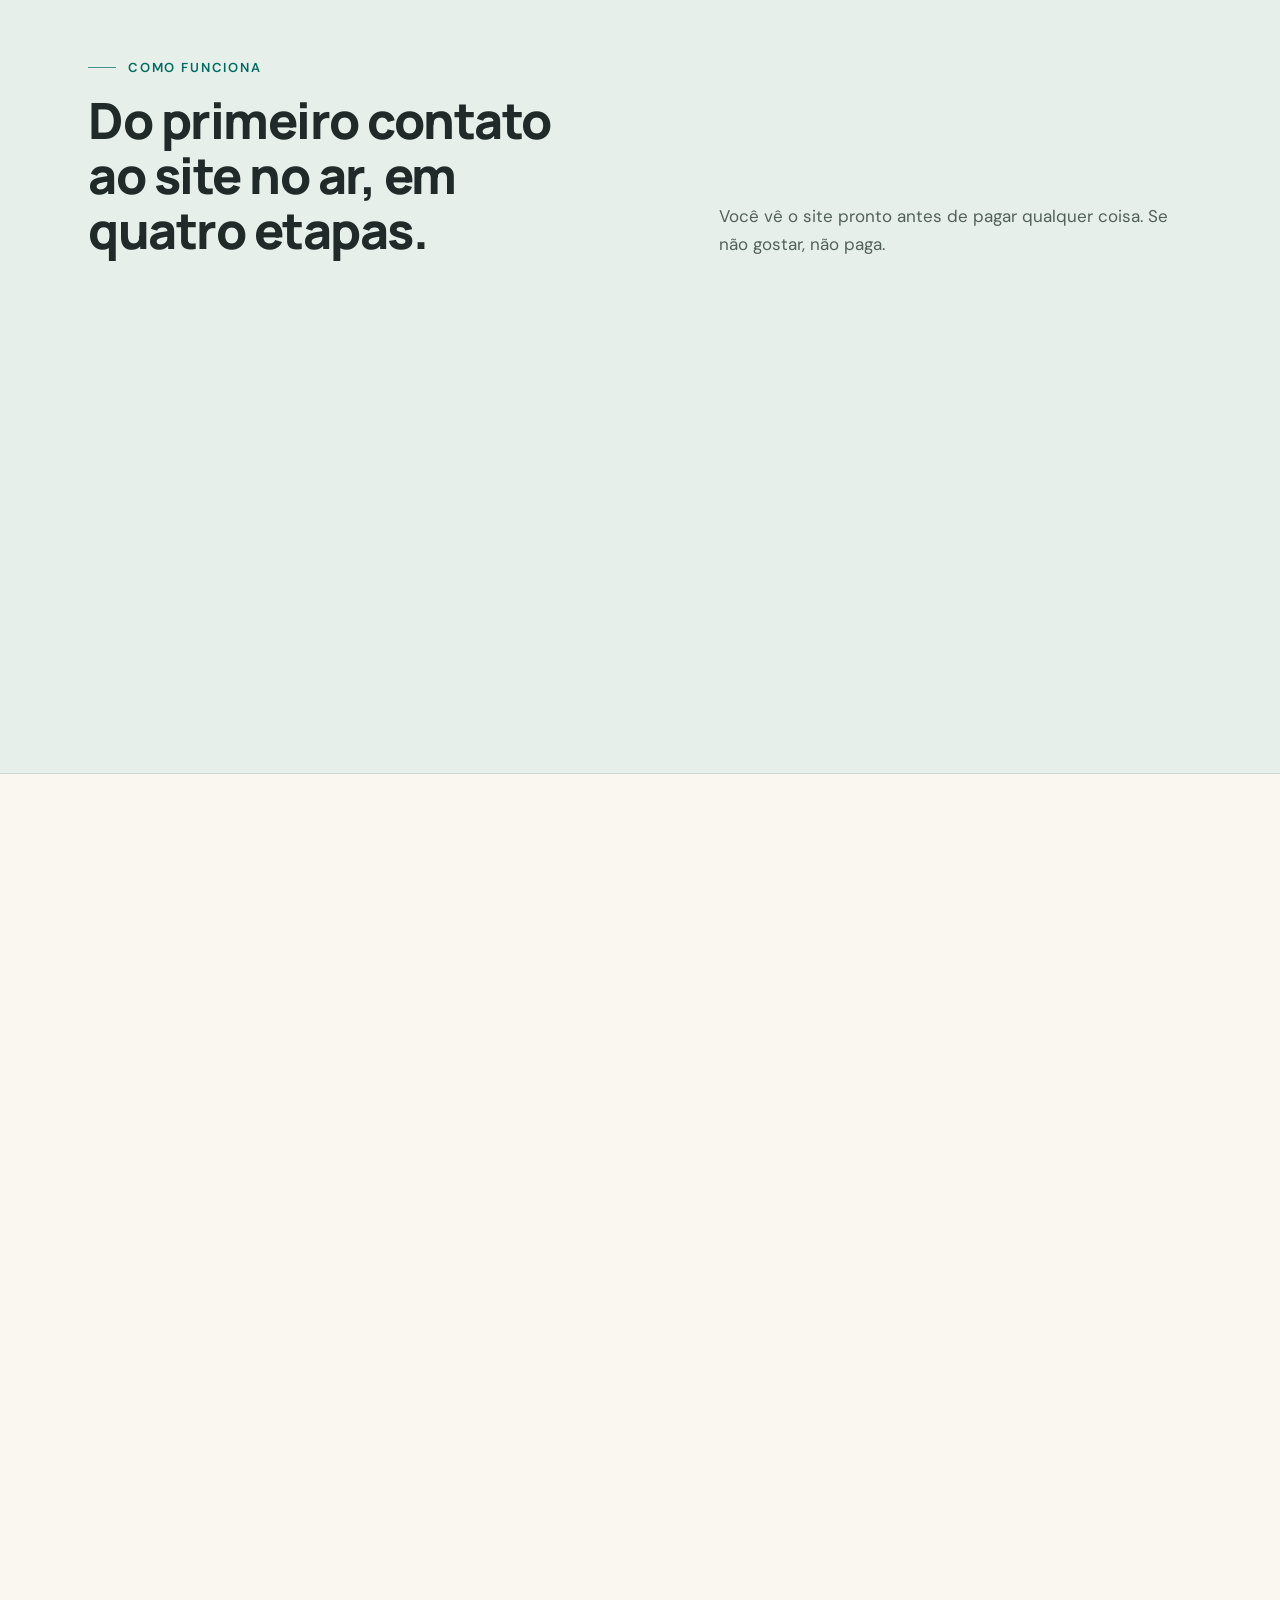
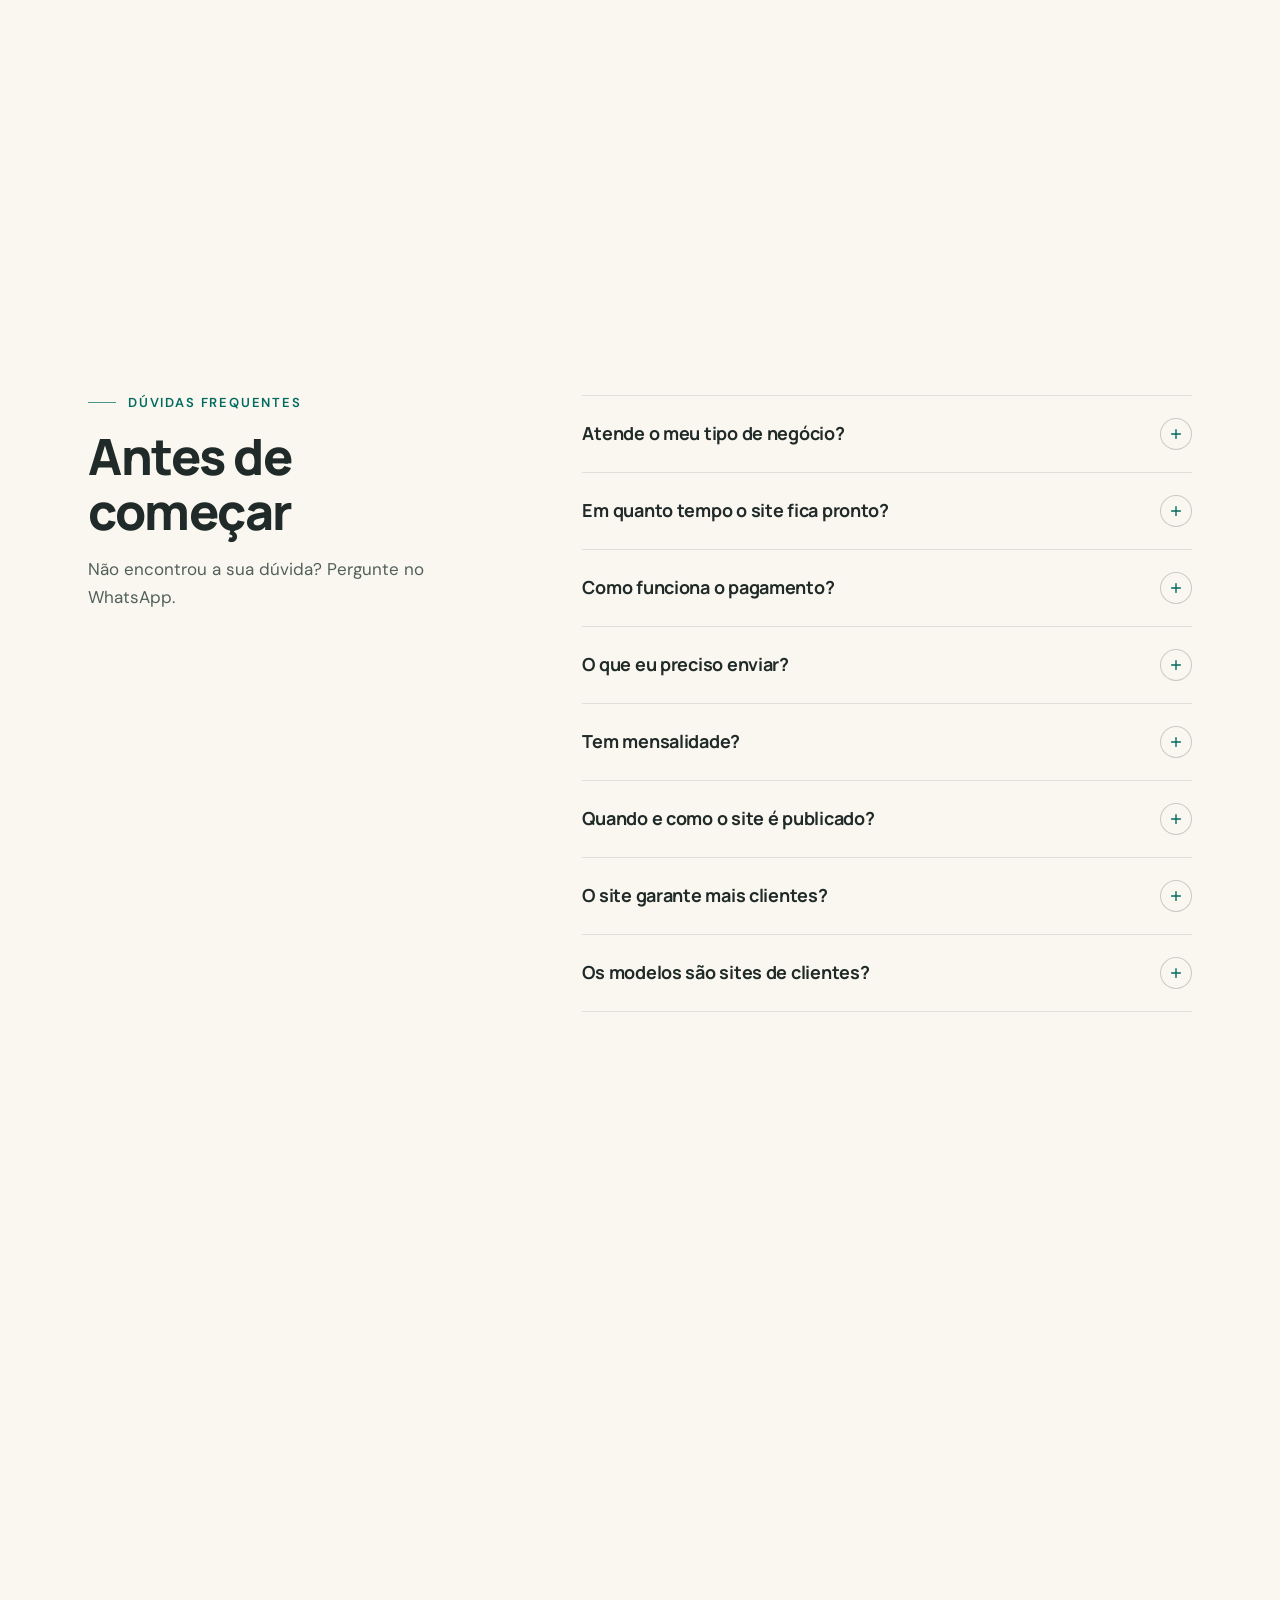
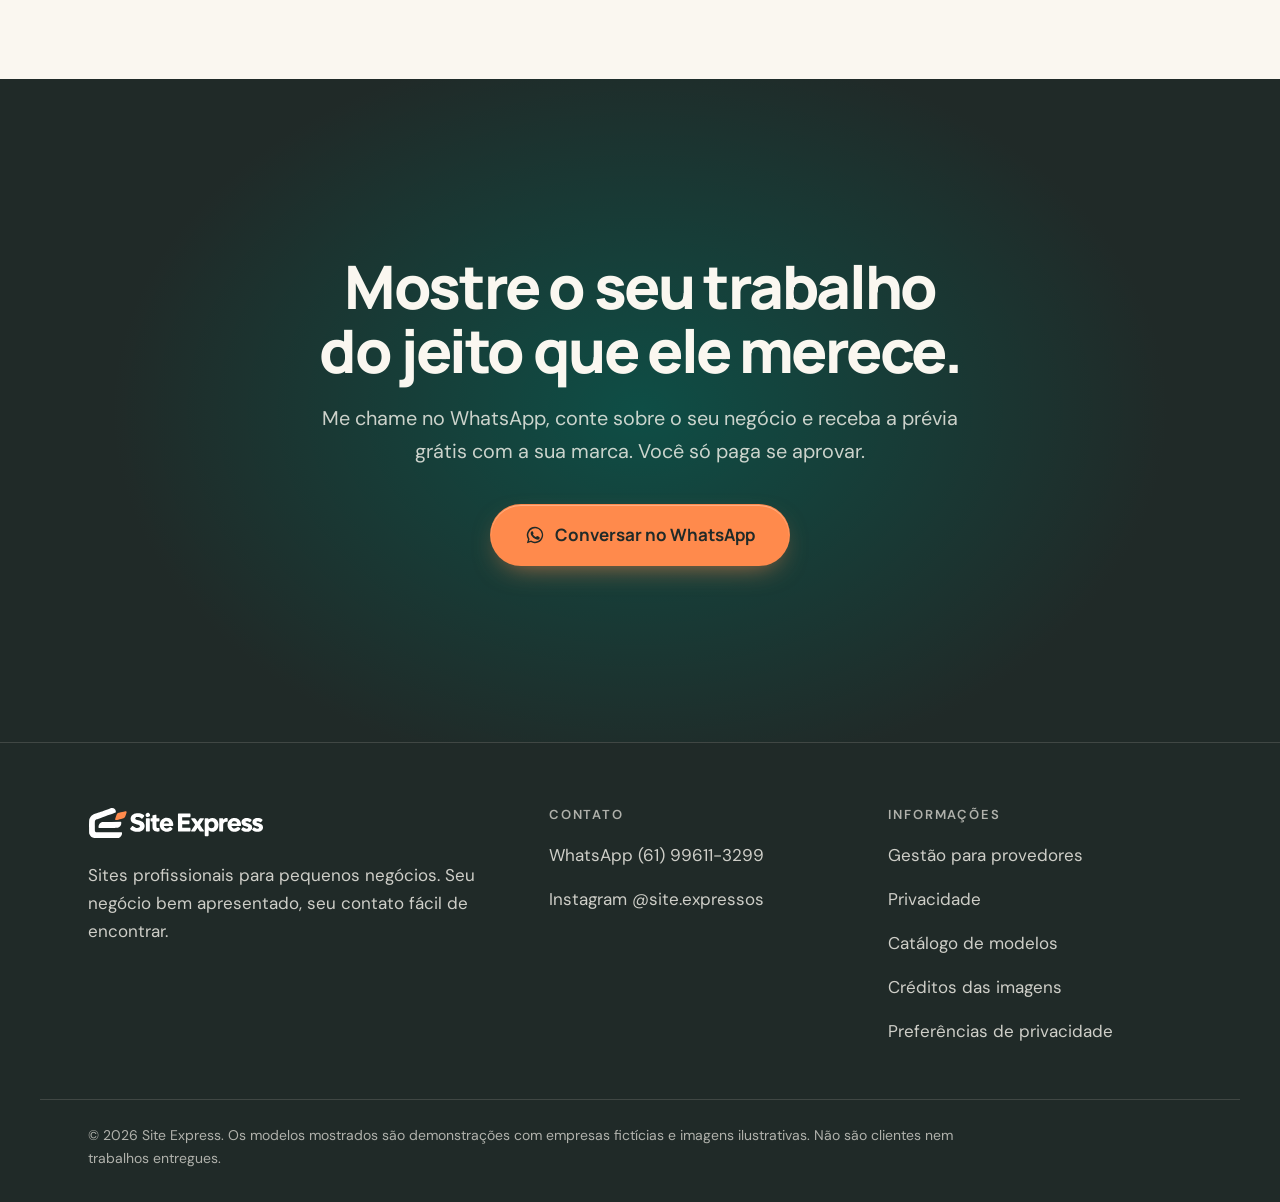
==== commit 02bd6582: "Landing: prévia grátis e preço de fundador R$197 Oferta alinhada aos posts novos do Instagram: prévi" ====
--- a/index.html
+++ b/index.html
@@ -5,15 +5,15 @@
   <meta name="viewport" content="width=device-width, initial-scale=1">
   <meta http-equiv="Content-Security-Policy" content="default-src 'self'; img-src 'self' data: https://www.facebook.com; script-src 'self' https://connect.facebook.net; style-src 'self'; font-src 'self'; connect-src https://www.facebook.com https://connect.facebook.net; object-src 'none'; base-uri 'self'; form-action 'none'">
   <meta name="referrer" content="strict-origin-when-cross-origin">
-  <title>Site Express · Sites profissionais para pequenos negócios por R$497</title>
-  <meta name="description" content="Seu negócio bem apresentado e seu contato fácil de encontrar: serviços, trabalhos, horários, endereço e WhatsApp em um site profissional feito para o celular. R$497, pagamento único, sem mensalidade obrigatória.">
+  <title>Site Express · Veja o site do seu negócio antes de pagar</title>
+  <meta name="description" content="Seu negócio bem apresentado e seu contato fácil de encontrar: serviços, trabalhos, horários, endereço e WhatsApp em um site profissional feito para o celular. Prévia grátis com a sua marca: você só paga se aprovar.">
   <link rel="canonical" href="https://vinriibeiro.github.io/site-express/">
   <meta name="theme-color" content="#FAF7F0">
   <meta property="og:type" content="website">
   <meta property="og:locale" content="pt_BR">
   <meta property="og:site_name" content="Site Express">
   <meta property="og:title" content="Site Express · Seu negócio bem apresentado">
-  <meta property="og:description" content="Serviços, trabalhos, informações e WhatsApp em um endereço profissional. Sites para pequenos negócios por R$497, pagamento único.">
+  <meta property="og:description" content="Serviços, trabalhos, informações e WhatsApp em um endereço profissional. Prévia grátis com a sua marca: você só paga se aprovar.">
   <meta property="og:url" content="https://vinriibeiro.github.io/site-express/">
   <meta property="og:image" content="https://vinriibeiro.github.io/site-express/assets/img/og.jpg">
   <meta property="og:image:width" content="1200">
@@ -43,7 +43,7 @@
         <a href="#oferta">Oferta</a>
         <a href="#duvidas">Dúvidas</a>
       </nav>
-      <a class="btn btn--sm btn--ghost" data-wa="cabecalho" href="https://wa.me/5561996113299?text=Ol%C3%A1%21%20Vi%20o%20site%20da%20Site%20Express%20e%20quero%20um%20site%20para%20o%20meu%20neg%C3%B3cio.%20Pode%20me%20explicar%20como%20come%C3%A7ar%3F" rel="noopener">
+      <a class="btn btn--sm btn--ghost" data-wa="cabecalho" href="https://wa.me/5561996113299?text=Ol%C3%A1%21%20Vi%20o%20site%20da%20Site%20Express%20e%20quero%20ver%20a%20pr%C3%A9via%20gr%C3%A1tis%20do%20site%20do%20meu%20neg%C3%B3cio." rel="noopener">
         <svg class="ico" viewBox="0 0 24 24" aria-hidden="true" focusable="false"><path d="M12 2.2a9.8 9.8 0 0 0-8.4 14.9L2.3 21.8l4.8-1.3A9.8 9.8 0 1 0 12 2.2Zm0 17.9a8.1 8.1 0 0 1-4.2-1.2l-.3-.2-2.8.8.8-2.8-.2-.3A8.1 8.1 0 1 1 12 20.1Zm4.5-6.1c-.2-.1-1.5-.7-1.7-.8s-.4-.1-.6.1l-.8 1c-.1.2-.3.2-.5.1a6.6 6.6 0 0 1-3.3-2.9c-.2-.4.2-.4.7-1.3.1-.2 0-.3 0-.4l-.8-1.8c-.2-.5-.4-.4-.6-.4h-.5a1 1 0 0 0-.7.3 3 3 0 0 0-.9 2.2 5.2 5.2 0 0 0 1.1 2.8 11.9 11.9 0 0 0 4.6 4c1.7.7 2.3.8 3.2.7a2.7 2.7 0 0 0 1.8-1.3 2.2 2.2 0 0 0 .1-1.3c0-.1-.2-.2-.4-.3Z" fill="currentColor"/></svg>
         <span><span class="so-largo">Falar no </span>WhatsApp</span>
       </a>
@@ -60,21 +60,21 @@
           <p class="hero__lead">Serviços, trabalhos, horários, endereço e WhatsApp em um endereço profissional, feito para o cliente entender o que você oferece e falar com você direto do celular.</p>
 
           <div class="preco" aria-label="Preço">
-            <p class="preco__valor"><span class="preco__moeda">R$</span>497</p>
+            <p class="preco__valor"><span class="preco__moeda">R$</span>197</p>
             <div class="preco__detalhe">
-              <p class="preco__unico">Pagamento único</p>
-              <p>R$250 de entrada + R$247 antes da publicação</p>
+              <p class="preco__unico">Preço de fundador · 3 primeiras vagas</p>
+              <p>Prévia grátis com a sua marca. Você só paga se aprovar. <span class="nw">Depois: R$497.</span></p>
             </div>
           </div>
 
           <div class="acoes">
-            <a class="btn btn--primario" data-wa="hero" href="https://wa.me/5561996113299?text=Ol%C3%A1%21%20Vi%20o%20site%20da%20Site%20Express%20e%20quero%20um%20site%20para%20o%20meu%20neg%C3%B3cio.%20Pode%20me%20explicar%20como%20come%C3%A7ar%3F" rel="noopener">
+            <a class="btn btn--primario" data-wa="hero" href="https://wa.me/5561996113299?text=Ol%C3%A1%21%20Vi%20o%20site%20da%20Site%20Express%20e%20quero%20ver%20a%20pr%C3%A9via%20gr%C3%A1tis%20do%20site%20do%20meu%20neg%C3%B3cio." rel="noopener">
               <svg class="ico" viewBox="0 0 24 24" aria-hidden="true" focusable="false"><path d="M12 2.2a9.8 9.8 0 0 0-8.4 14.9L2.3 21.8l4.8-1.3A9.8 9.8 0 1 0 12 2.2Zm0 17.9a8.1 8.1 0 0 1-4.2-1.2l-.3-.2-2.8.8.8-2.8-.2-.3A8.1 8.1 0 1 1 12 20.1Zm4.5-6.1c-.2-.1-1.5-.7-1.7-.8s-.4-.1-.6.1l-.8 1c-.1.2-.3.2-.5.1a6.6 6.6 0 0 1-3.3-2.9c-.2-.4.2-.4.7-1.3.1-.2 0-.3 0-.4l-.8-1.8c-.2-.5-.4-.4-.6-.4h-.5a1 1 0 0 0-.7.3 3 3 0 0 0-.9 2.2 5.2 5.2 0 0 0 1.1 2.8 11.9 11.9 0 0 0 4.6 4c1.7.7 2.3.8 3.2.7a2.7 2.7 0 0 0 1.8-1.3 2.2 2.2 0 0 0 .1-1.3c0-.1-.2-.2-.4-.3Z" fill="currentColor"/></svg>
-              <span>Quero meu site pelo WhatsApp</span>
+              <span>Quero ver minha prévia grátis</span>
             </a>
             <a class="btn btn--linha" href="#modelos">Ver modelos</a>
           </div>
-          <p class="hero__prazo">Site de uma página entregue em até <strong>24 horas úteis após confirmação da entrada e recebimento do briefing completo</strong>. Sem mensalidade obrigatória.</p>
+          <p class="hero__prazo">Prévia pronta em até <strong>24 horas úteis depois que você envia nome, logo ou foto e os serviços</strong>. Sem entrada e sem mensalidade obrigatória.</p>
         </div>
 
         <div class="hero__visual">
@@ -98,8 +98,8 @@
 
       <div class="wrap">
         <ul class="faixa" aria-label="Resumo da oferta">
-          <li><strong>R$497</strong><span>pagamento único</span></li>
-          <li><strong>24 horas úteis</strong><span>após entrada e briefing completo</span></li>
+          <li><strong>Prévia grátis</strong><span>com a sua marca, sem entrada</span></li>
+          <li><strong>24 horas úteis</strong><span>para a prévia, após o briefing</span></li>
           <li><strong>Sem mensalidade</strong><span>obrigatória</span></li>
           <li><strong>R$79/mês</strong><span>hospedagem e suporte, se quiser</span></li>
         </ul>
@@ -260,31 +260,31 @@
             <p class="sobretitulo">Como funciona</p>
             <h2 id="passos-titulo" class="titulo">Do primeiro contato ao site no ar, em quatro etapas.</h2>
           </div>
-          <p class="texto cabeca__texto">Você sabe o que acontece em cada etapa e quando cada parte do pagamento entra.</p>
+          <p class="texto cabeca__texto">Você vê o site pronto antes de pagar qualquer coisa. Se não gostar, não paga.</p>
         </div>
 
         <ol class="passos">
           <li class="passo revelar">
             <span class="passo__num" aria-hidden="true">01</span>
             <h3>Contato</h3>
-            <p>Você me chama no WhatsApp, conta sobre o seu negócio e diz qual estilo de modelo prefere. As dúvidas se resolvem aqui, antes de qualquer pagamento.</p>
+            <p>Você me chama no WhatsApp, conta sobre o seu negócio e diz qual estilo de modelo prefere.</p>
           </li>
           <li class="passo revelar">
             <span class="passo__num" aria-hidden="true">02</span>
-            <h3>Entrada e briefing</h3>
-            <p>Você paga a entrada e envia o briefing: logo, fotos, serviços ou produtos, endereço ou região, horários e contatos.</p>
-            <p class="passo__valor">Entrada · R$250</p>
+            <h3>Briefing</h3>
+            <p>Você envia logo ou foto, serviços ou produtos, endereço ou região, horários e contatos. Não precisa pagar nada para começar.</p>
+            <p class="passo__valor">Sem entrada</p>
           </li>
           <li class="passo revelar">
             <span class="passo__num" aria-hidden="true">03</span>
-            <h3>Criação e revisão</h3>
-            <p>Eu monto o site com a sua identidade em até 24 horas úteis após confirmação da entrada e recebimento do briefing completo. Você recebe a prévia para revisar.</p>
+            <h3>Prévia grátis</h3>
+            <p>Em até 24 horas úteis após o briefing, você recebe o link da prévia com a sua marca para ver no celular e pedir ajustes.</p>
           </li>
           <li class="passo revelar">
             <span class="passo__num" aria-hidden="true">04</span>
-            <h3>Saldo e publicação</h3>
-            <p>Com a prévia revisada, você paga o saldo e o site é publicado.</p>
-            <p class="passo__valor">Antes da publicação · R$247</p>
+            <h3>Aprovação e publicação</h3>
+            <p>Gostou? Você paga e o site é publicado. Não gostou? Não paga nada.</p>
+            <p class="passo__valor">Fundador · R$197</p>
           </li>
         </ol>
       </div>
@@ -297,15 +297,16 @@
           <div class="oferta__preco">
             <p class="sobretitulo">A oferta</p>
             <h2 id="oferta-titulo" class="titulo titulo--sm">Site personalizado para o seu negócio</h2>
-            <p class="oferta__valor"><span class="preco__moeda">R$</span>497</p>
-            <p class="oferta__unico">Pagamento único</p>
+            <p class="oferta__valor"><span class="preco__moeda">R$</span>197</p>
+            <p class="oferta__unico">Preço de fundador · pagamento único</p>
             <dl class="parcelas">
-              <div><dt>Entrada</dt><dd>R$250</dd></div>
-              <div><dt>Antes da publicação</dt><dd>R$247</dd></div>
+              <div><dt>Prévia com a sua marca</dt><dd>Grátis</dd></div>
+              <div><dt>Fundador (3 primeiras vagas)</dt><dd>R$197</dd></div>
+              <div><dt>Preço normal depois</dt><dd>R$497</dd></div>
             </dl>
-            <a class="btn btn--primario btn--largo" data-wa="oferta" href="https://wa.me/5561996113299?text=Ol%C3%A1%21%20Vi%20o%20site%20da%20Site%20Express%20e%20quero%20um%20site%20para%20o%20meu%20neg%C3%B3cio.%20Pode%20me%20explicar%20como%20come%C3%A7ar%3F" rel="noopener">
+            <a class="btn btn--primario btn--largo" data-wa="oferta" href="https://wa.me/5561996113299?text=Ol%C3%A1%21%20Vi%20o%20site%20da%20Site%20Express%20e%20quero%20ver%20a%20pr%C3%A9via%20gr%C3%A1tis%20do%20site%20do%20meu%20neg%C3%B3cio." rel="noopener">
               <svg class="ico" viewBox="0 0 24 24" aria-hidden="true" focusable="false"><path d="M12 2.2a9.8 9.8 0 0 0-8.4 14.9L2.3 21.8l4.8-1.3A9.8 9.8 0 1 0 12 2.2Zm0 17.9a8.1 8.1 0 0 1-4.2-1.2l-.3-.2-2.8.8.8-2.8-.2-.3A8.1 8.1 0 1 1 12 20.1Zm4.5-6.1c-.2-.1-1.5-.7-1.7-.8s-.4-.1-.6.1l-.8 1c-.1.2-.3.2-.5.1a6.6 6.6 0 0 1-3.3-2.9c-.2-.4.2-.4.7-1.3.1-.2 0-.3 0-.4l-.8-1.8c-.2-.5-.4-.4-.6-.4h-.5a1 1 0 0 0-.7.3 3 3 0 0 0-.9 2.2 5.2 5.2 0 0 0 1.1 2.8 11.9 11.9 0 0 0 4.6 4c1.7.7 2.3.8 3.2.7a2.7 2.7 0 0 0 1.8-1.3 2.2 2.2 0 0 0 .1-1.3c0-.1-.2-.2-.4-.3Z" fill="currentColor"/></svg>
-              <span>Começar pelo WhatsApp</span>
+              <span>Quero ver minha prévia grátis</span>
             </a>
           </div>
 
@@ -319,7 +320,10 @@
             </ul>
 
             <h3 class="oferta__sub">Prazo</h3>
-            <p>Entrega em até <strong>24 horas úteis após confirmação da entrada e recebimento do briefing completo</strong>.</p>
+            <p>Prévia em até <strong>24 horas úteis após o recebimento do briefing completo</strong>. Você só paga se aprovar.</p>
+
+            <h3 class="oferta__sub">Condição de fundador</h3>
+            <p>As 3 primeiras vagas saem por R$197 em troca de um depoimento sobre o atendimento e a permissão para mostrar o site como trabalho entregue.</p>
 
             <h3 class="oferta__sub">Depois de publicado</h3>
             <p><strong>Sem mensalidade obrigatória.</strong> Se preferir que eu cuide da hospedagem e do suporte, existe o plano opcional de <strong>R$79/mês</strong>.</p>
@@ -341,25 +345,25 @@
           <details>
             <summary>Atende o meu tipo de negócio?</summary>
             <div class="faq__resposta">
-              <p>O formato serve para pequenos negócios e profissionais que atendem clientes e recebem contatos pelo WhatsApp: barbearias, salões, pet shops, confeitarias, estéticas automotivas, prestadores de serviço e outros. Conte o que você faz e eu digo, antes de qualquer pagamento, se o site de uma página atende.</p>
+              <p>O formato serve para pequenos negócios e profissionais que atendem clientes e recebem contatos pelo WhatsApp: barbearias, salões, pet shops, confeitarias, estéticas automotivas, prestadores de serviço e outros. Conte o que você faz e eu digo se o site de uma página atende.</p>
             </div>
           </details>
           <details>
             <summary>Em quanto tempo o site fica pronto?</summary>
             <div class="faq__resposta">
-              <p>Em até 24 horas úteis após confirmação da entrada e recebimento do briefing completo. O prazo começa a contar quando as duas coisas estão confirmadas. Ele vale para o site de uma página no formato dos modelos; loja virtual, agendamento online ou várias páginas ficam fora desse formato e são conversados antes.</p>
+              <p>A prévia fica pronta em até 24 horas úteis após o recebimento do briefing completo. Ele vale para o site de uma página no formato dos modelos; loja virtual, agendamento online ou várias páginas ficam fora desse formato e são conversados antes.</p>
             </div>
           </details>
           <details>
             <summary>Como funciona o pagamento?</summary>
             <div class="faq__resposta">
-              <p>O valor é R$497, em pagamento único, dividido em duas partes: R$250 de entrada, para começar, e R$247 antes da publicação do site.</p>
+              <p>Você não paga nada para começar. Primeiro recebe a prévia grátis com a sua marca. Se aprovar, paga uma vez só e o site é publicado: R$197 para as 3 primeiras vagas de fundador, R$497 depois delas. Se não aprovar, não paga.</p>
             </div>
           </details>
           <details>
             <summary>O que eu preciso enviar?</summary>
             <div class="faq__resposta">
-              <p>O briefing reúne o conteúdo do site: nome e logo do negócio, os serviços ou produtos que você quer mostrar (com valores, se quiser), fotos dos seus trabalhos, endereço ou região de atendimento, horários, WhatsApp e Instagram. O prazo de entrega conta a partir do briefing completo.</p>
+              <p>O briefing reúne o conteúdo do site: nome e logo do negócio, os serviços ou produtos que você quer mostrar (com valores, se quiser), fotos dos seus trabalhos, endereço ou região de atendimento, horários, WhatsApp e Instagram. O prazo da prévia conta a partir do briefing completo.</p>
             </div>
           </details>
           <details>
@@ -371,7 +375,7 @@
           <details>
             <summary>Quando e como o site é publicado?</summary>
             <div class="faq__resposta">
-              <p>Depois que você revisa a prévia e paga o saldo de R$247, o site é publicado e você recebe o link para divulgar no Instagram, no Google, no WhatsApp e onde mais quiser. Os detalhes da publicação são combinados com você pelo WhatsApp.</p>
+              <p>Depois que você aprova a prévia e faz o pagamento, o site é publicado e você recebe o link para divulgar no Instagram, no Google, no WhatsApp e onde mais quiser. Os detalhes da publicação são combinados com você pelo WhatsApp.</p>
             </div>
           </details>
           <details>
@@ -408,8 +412,8 @@
     <section class="final final--sem-foto" aria-labelledby="final-titulo">
       <div class="wrap final__in">
         <h2 id="final-titulo" class="final__titulo">Mostre o seu trabalho do jeito que ele merece.</h2>
-        <p class="final__texto">Me chame no WhatsApp, conte sobre o seu negócio e veja como começar. R$497, pagamento único.</p>
-        <a class="btn btn--primario btn--grande" data-wa="final" href="https://wa.me/5561996113299?text=Ol%C3%A1%21%20Vi%20o%20site%20da%20Site%20Express%20e%20quero%20um%20site%20para%20o%20meu%20neg%C3%B3cio.%20Pode%20me%20explicar%20como%20come%C3%A7ar%3F" rel="noopener">
+        <p class="final__texto">Me chame no WhatsApp, conte sobre o seu negócio e receba a prévia grátis com a sua marca. Você só paga se aprovar.</p>
+        <a class="btn btn--primario btn--grande" data-wa="final" href="https://wa.me/5561996113299?text=Ol%C3%A1%21%20Vi%20o%20site%20da%20Site%20Express%20e%20quero%20ver%20a%20pr%C3%A9via%20gr%C3%A1tis%20do%20site%20do%20meu%20neg%C3%B3cio." rel="noopener">
           <svg class="ico" viewBox="0 0 24 24" aria-hidden="true" focusable="false"><path d="M12 2.2a9.8 9.8 0 0 0-8.4 14.9L2.3 21.8l4.8-1.3A9.8 9.8 0 1 0 12 2.2Zm0 17.9a8.1 8.1 0 0 1-4.2-1.2l-.3-.2-2.8.8.8-2.8-.2-.3A8.1 8.1 0 1 1 12 20.1Zm4.5-6.1c-.2-.1-1.5-.7-1.7-.8s-.4-.1-.6.1l-.8 1c-.1.2-.3.2-.5.1a6.6 6.6 0 0 1-3.3-2.9c-.2-.4.2-.4.7-1.3.1-.2 0-.3 0-.4l-.8-1.8c-.2-.5-.4-.4-.6-.4h-.5a1 1 0 0 0-.7.3 3 3 0 0 0-.9 2.2 5.2 5.2 0 0 0 1.1 2.8 11.9 11.9 0 0 0 4.6 4c1.7.7 2.3.8 3.2.7a2.7 2.7 0 0 0 1.8-1.3 2.2 2.2 0 0 0 .1-1.3c0-.1-.2-.2-.4-.3Z" fill="currentColor"/></svg>
           <span>Conversar no WhatsApp</span>
         </a>
@@ -428,7 +432,7 @@
       <div>
         <h2 class="rodape__titulo">Contato</h2>
         <ul class="rodape__lista">
-          <li><a data-wa="rodape" href="https://wa.me/5561996113299?text=Ol%C3%A1%21%20Vi%20o%20site%20da%20Site%20Express%20e%20quero%20um%20site%20para%20o%20meu%20neg%C3%B3cio.%20Pode%20me%20explicar%20como%20come%C3%A7ar%3F" rel="noopener">WhatsApp (61) 99611-3299</a></li>
+          <li><a data-wa="rodape" href="https://wa.me/5561996113299?text=Ol%C3%A1%21%20Vi%20o%20site%20da%20Site%20Express%20e%20quero%20ver%20a%20pr%C3%A9via%20gr%C3%A1tis%20do%20site%20do%20meu%20neg%C3%B3cio." rel="noopener">WhatsApp (61) 99611-3299</a></li>
           <li><a href="https://www.instagram.com/site.expressos/" target="_blank" rel="noopener">Instagram @site.expressos <span class="sr">(abre em nova aba)</span></a></li>
         </ul>
       </div>
@@ -456,9 +460,9 @@
     </div>
   </div>
 
-  <a class="flutuante" data-wa="flutuante" href="https://wa.me/5561996113299?text=Ol%C3%A1%21%20Vi%20o%20site%20da%20Site%20Express%20e%20quero%20um%20site%20para%20o%20meu%20neg%C3%B3cio.%20Pode%20me%20explicar%20como%20come%C3%A7ar%3F" rel="noopener">
+  <a class="flutuante" data-wa="flutuante" href="https://wa.me/5561996113299?text=Ol%C3%A1%21%20Vi%20o%20site%20da%20Site%20Express%20e%20quero%20ver%20a%20pr%C3%A9via%20gr%C3%A1tis%20do%20site%20do%20meu%20neg%C3%B3cio." rel="noopener">
     <svg class="ico" viewBox="0 0 24 24" aria-hidden="true" focusable="false"><path d="M12 2.2a9.8 9.8 0 0 0-8.4 14.9L2.3 21.8l4.8-1.3A9.8 9.8 0 1 0 12 2.2Zm0 17.9a8.1 8.1 0 0 1-4.2-1.2l-.3-.2-2.8.8.8-2.8-.2-.3A8.1 8.1 0 1 1 12 20.1Zm4.5-6.1c-.2-.1-1.5-.7-1.7-.8s-.4-.1-.6.1l-.8 1c-.1.2-.3.2-.5.1a6.6 6.6 0 0 1-3.3-2.9c-.2-.4.2-.4.7-1.3.1-.2 0-.3 0-.4l-.8-1.8c-.2-.5-.4-.4-.6-.4h-.5a1 1 0 0 0-.7.3 3 3 0 0 0-.9 2.2 5.2 5.2 0 0 0 1.1 2.8 11.9 11.9 0 0 0 4.6 4c1.7.7 2.3.8 3.2.7a2.7 2.7 0 0 0 1.8-1.3 2.2 2.2 0 0 0 .1-1.3c0-.1-.2-.2-.4-.3Z" fill="currentColor"/></svg>
-    <span>Site por R$497 · Falar no WhatsApp</span>
+    <span>Prévia grátis · Falar no WhatsApp</span>
   </a>
 </body>
 </html>
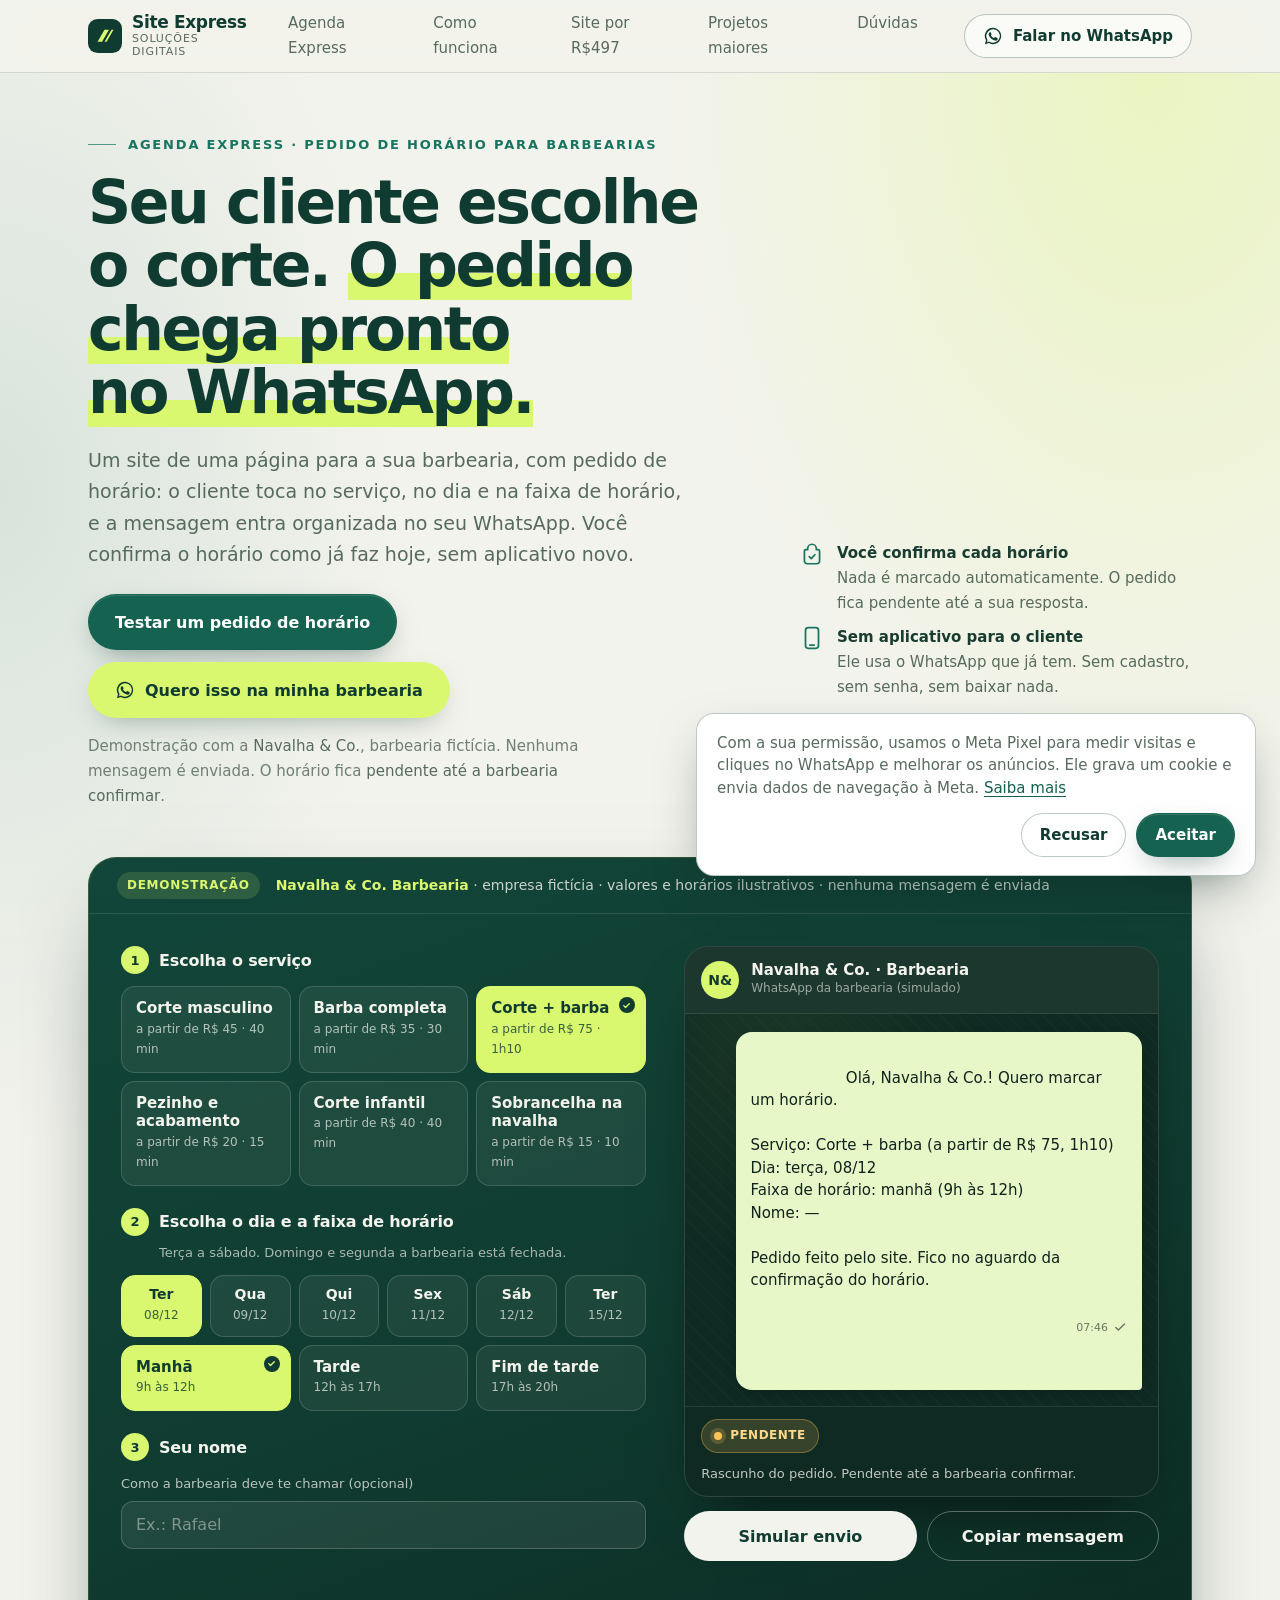
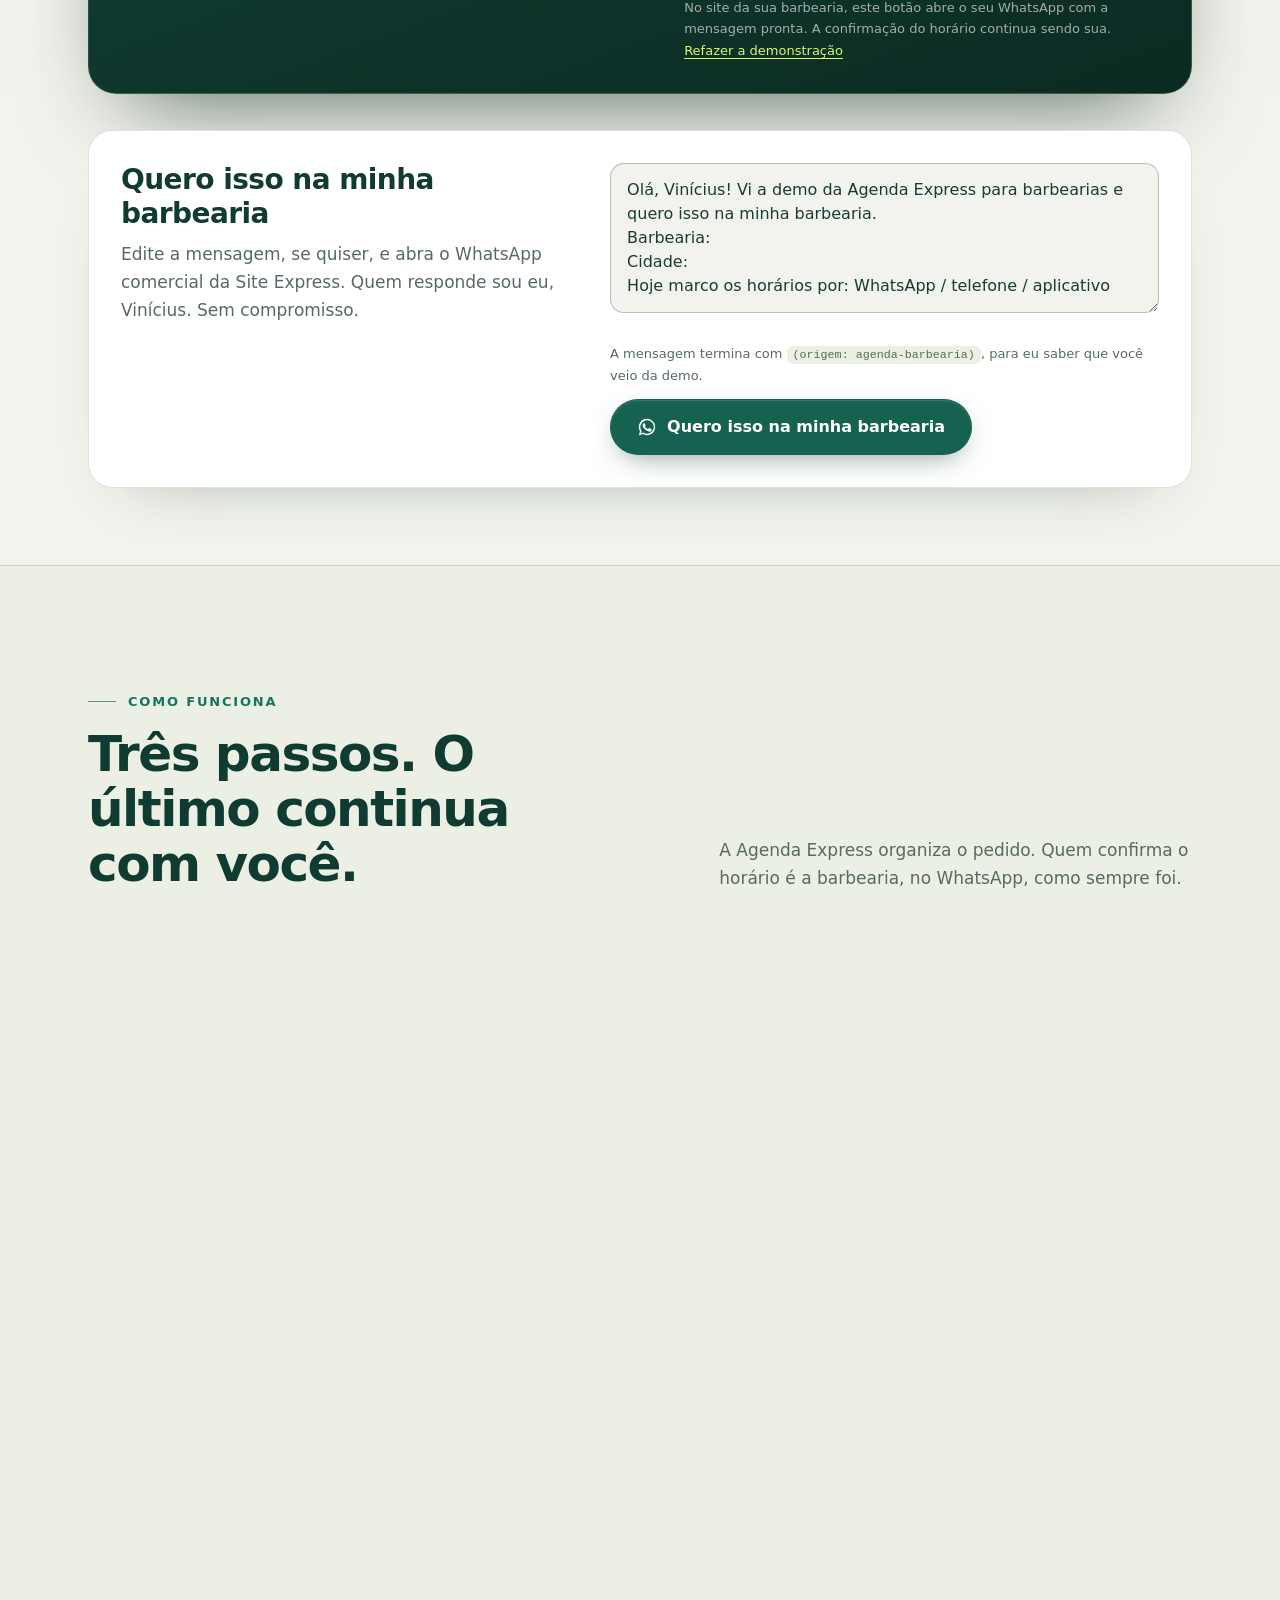
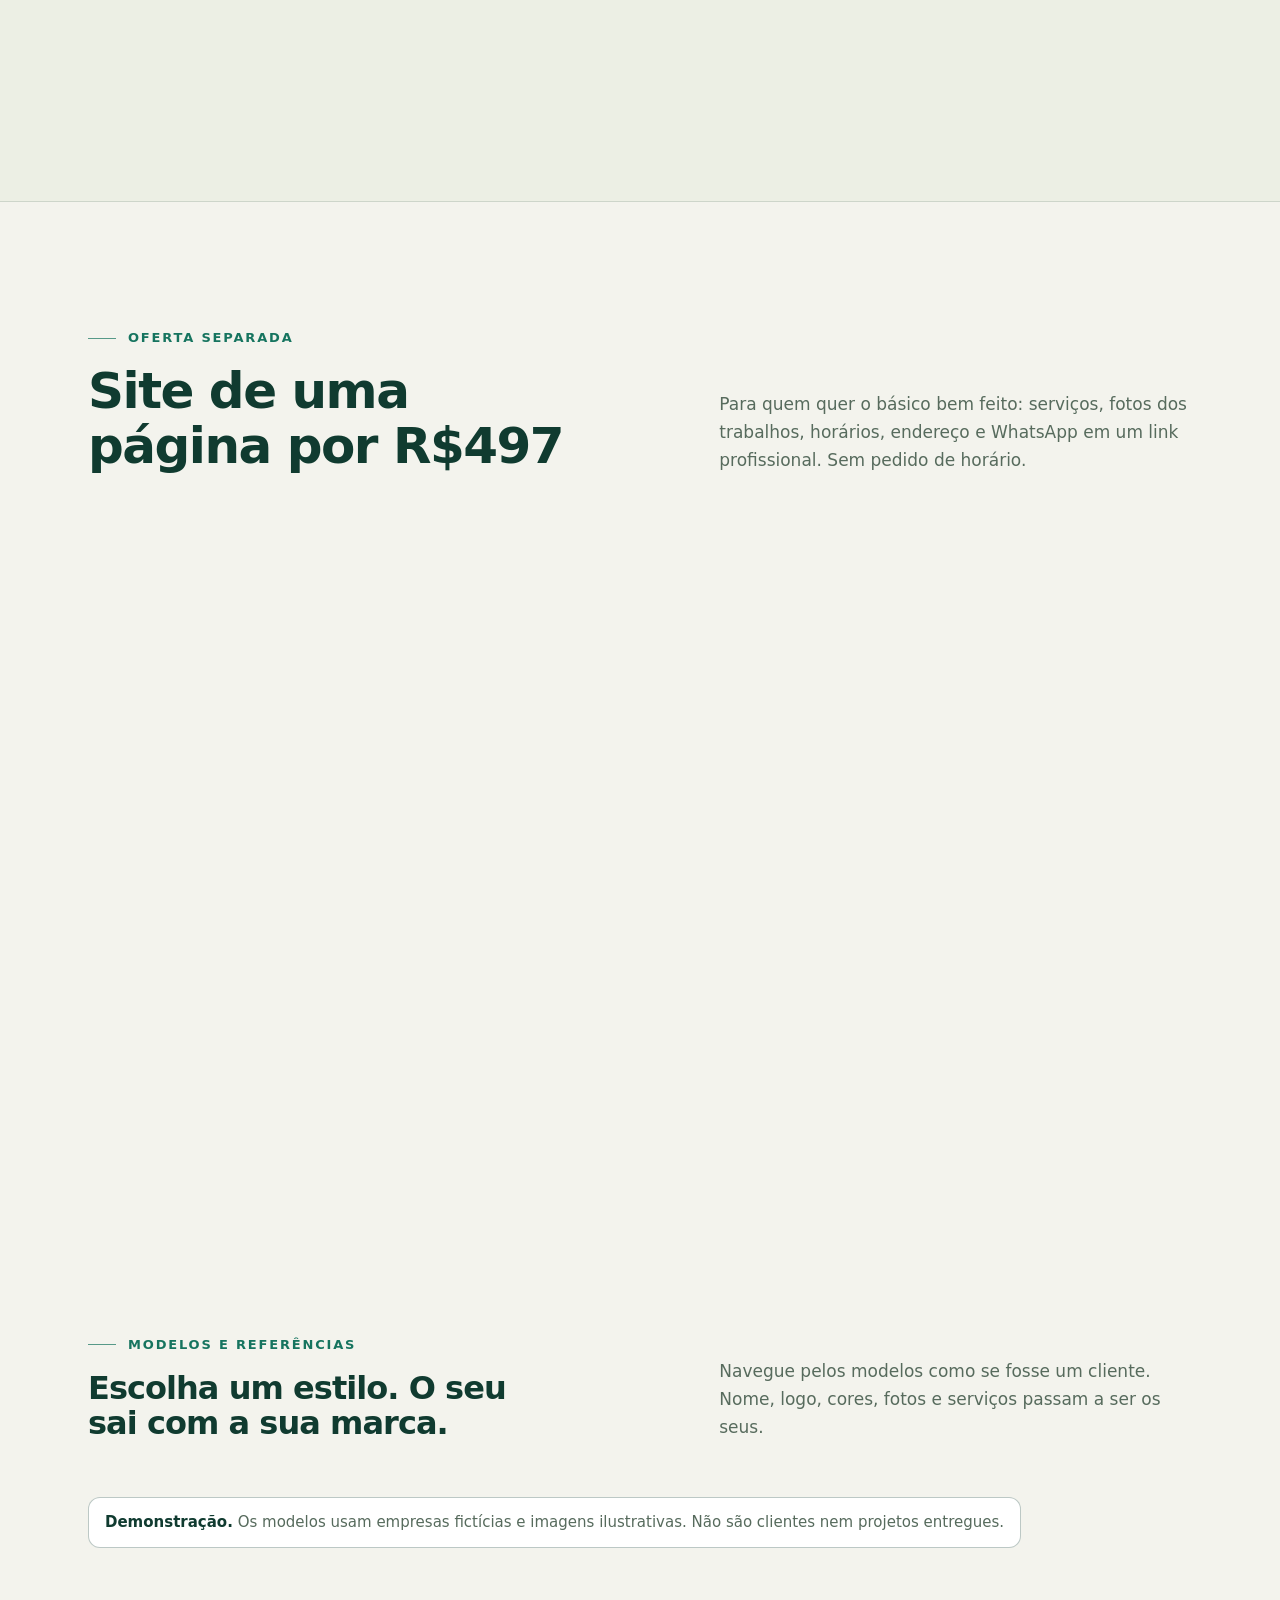
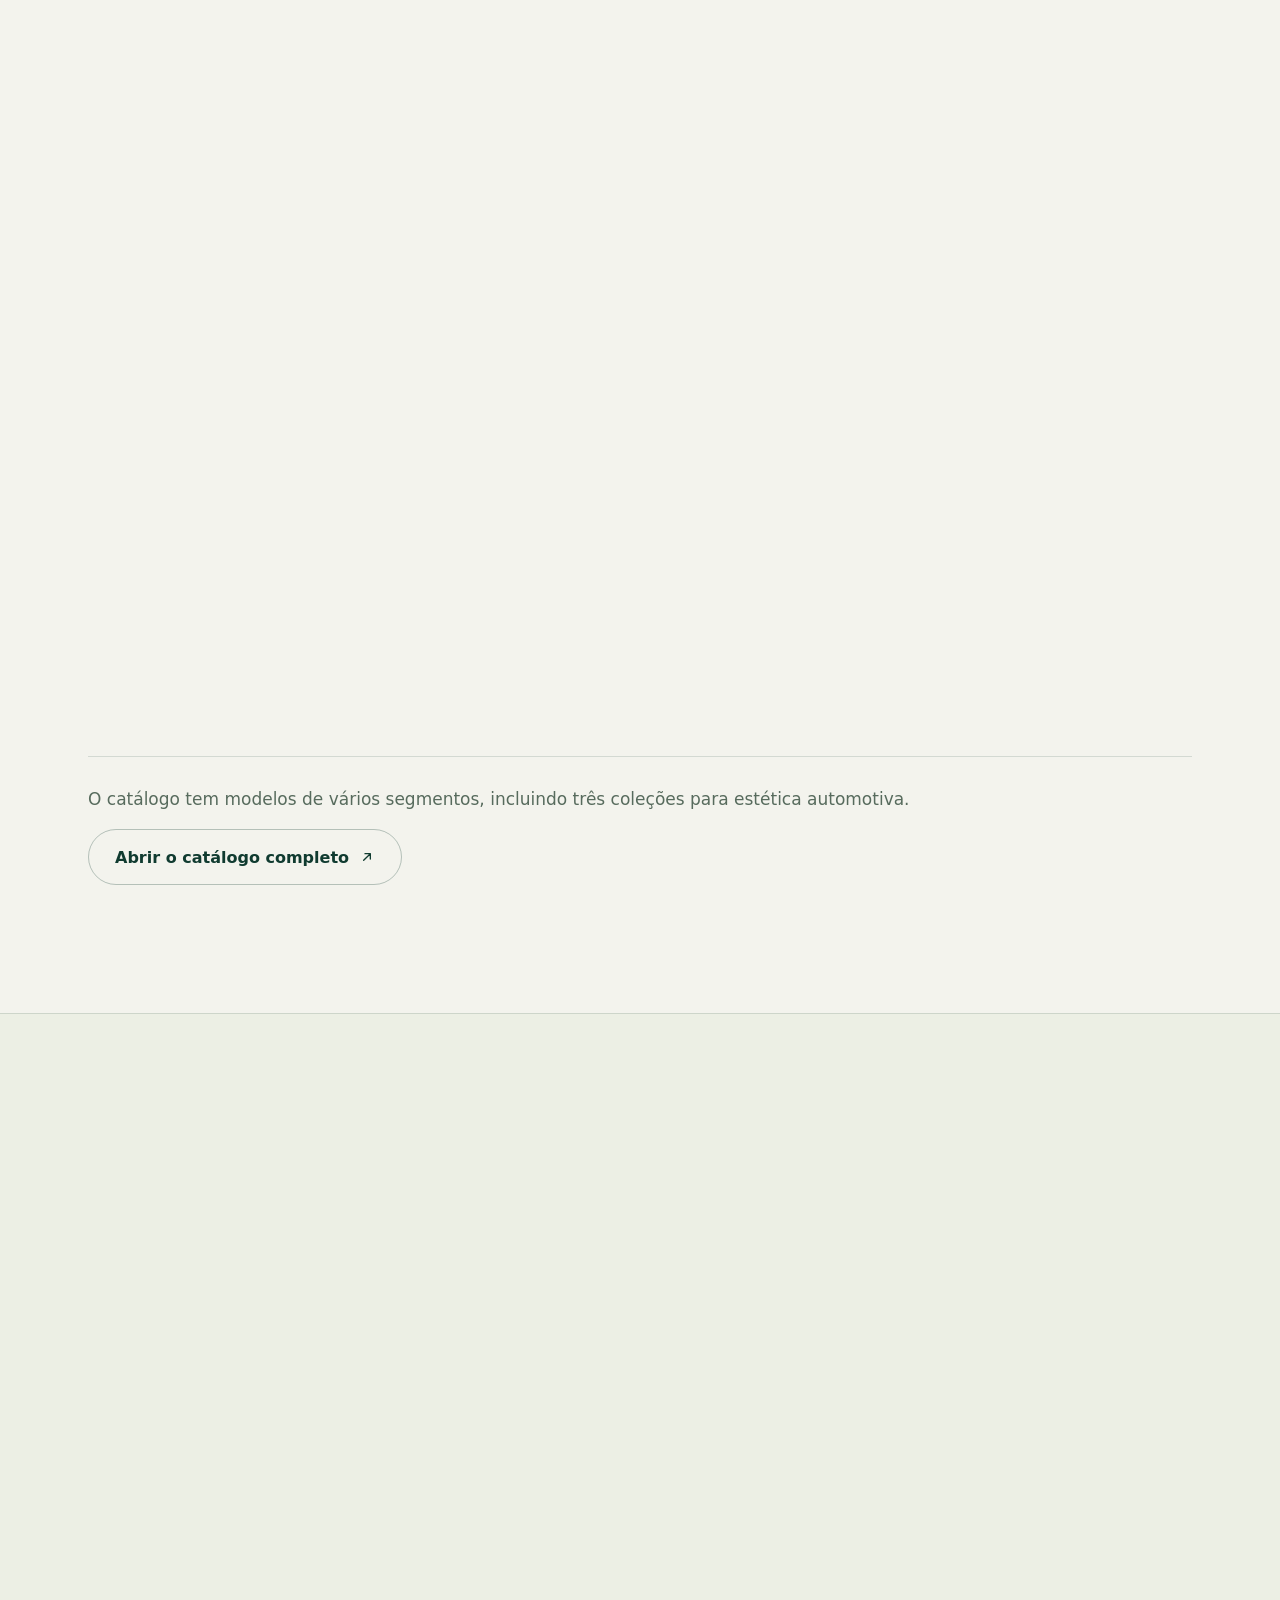
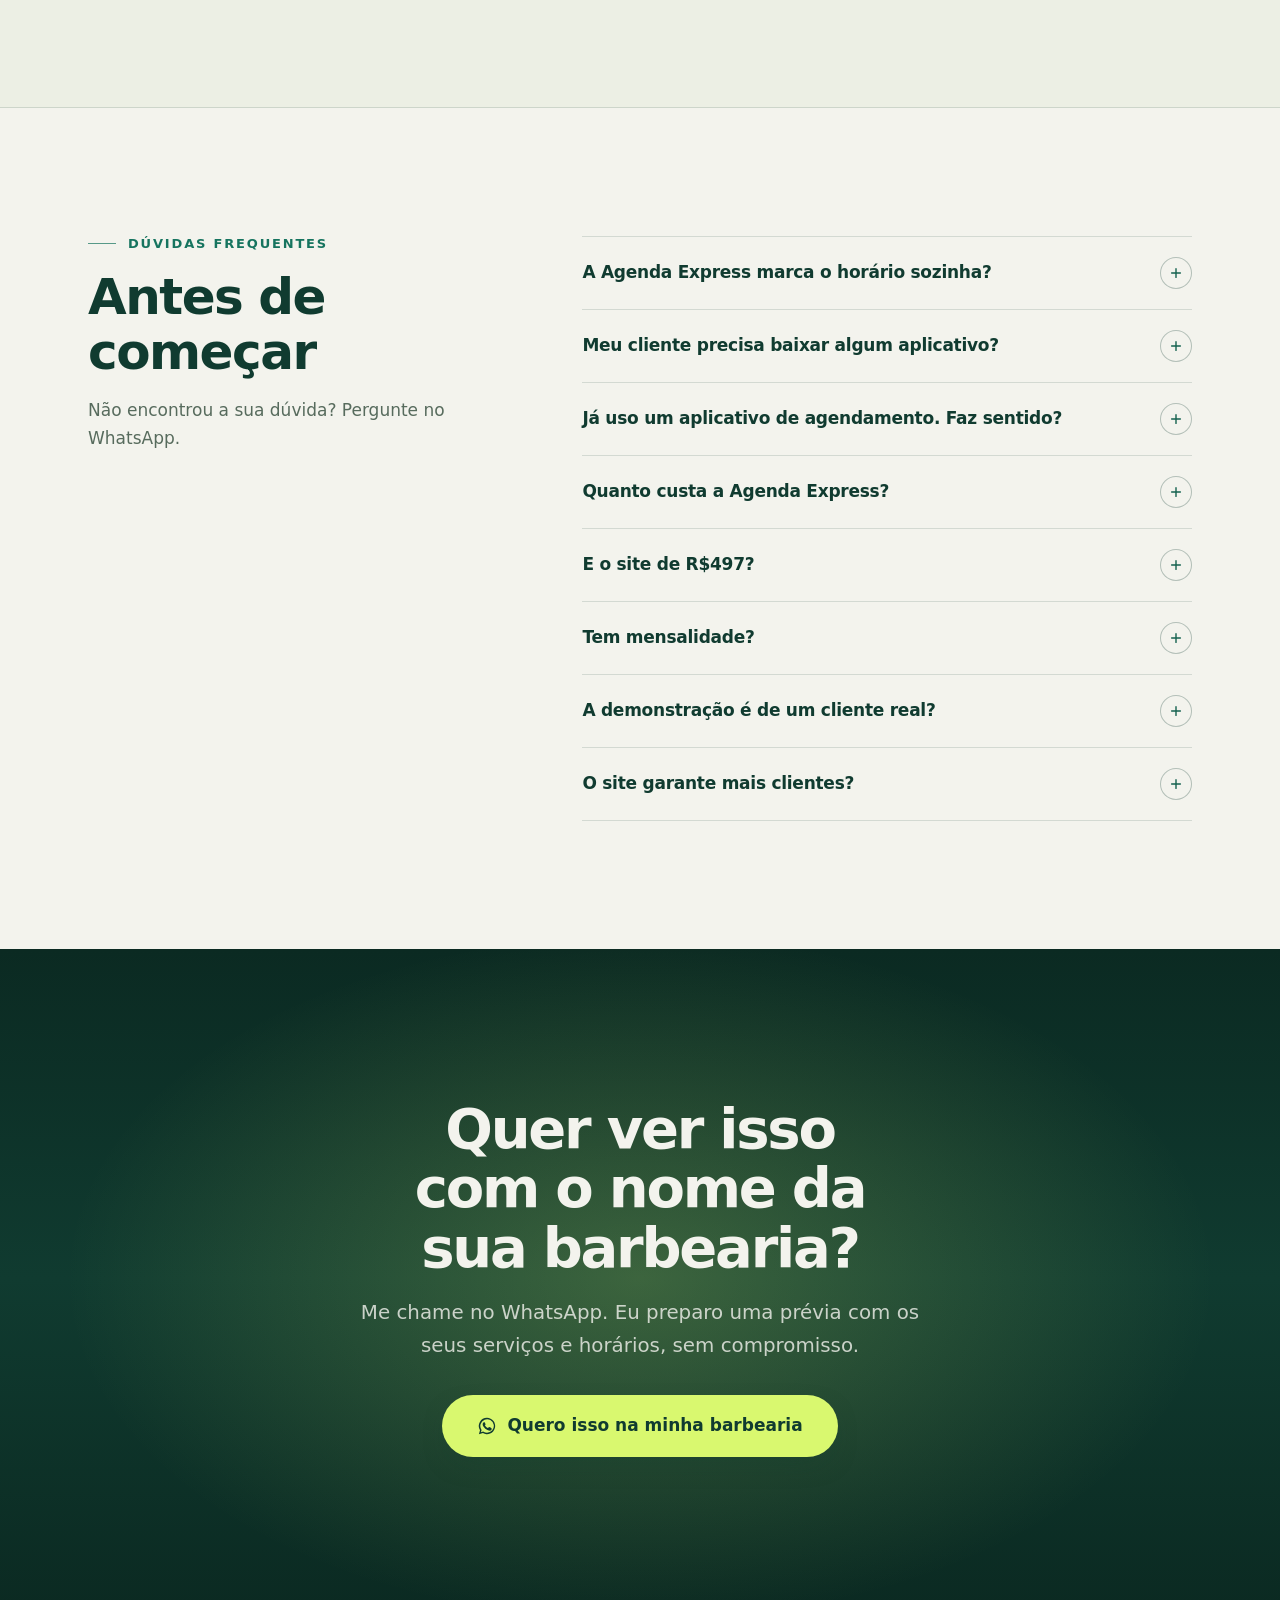
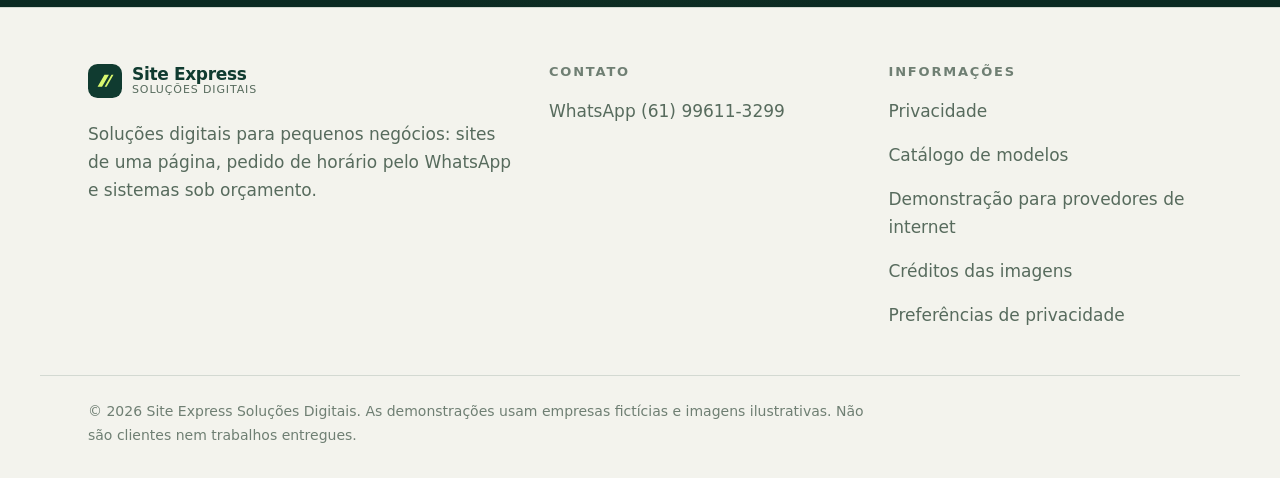
==== commit 64f51fb1: "Landing: Site Express Soluções Digitais com demo da Agenda Express para barbearias Primeira dobra vi" ====
--- a/index.html
+++ b/index.html
@@ -5,45 +5,47 @@
   <meta name="viewport" content="width=device-width, initial-scale=1">
   <meta http-equiv="Content-Security-Policy" content="default-src 'self'; img-src 'self' data: https://www.facebook.com; script-src 'self' https://connect.facebook.net; style-src 'self'; font-src 'self'; connect-src https://www.facebook.com https://connect.facebook.net; object-src 'none'; base-uri 'self'; form-action 'none'">
   <meta name="referrer" content="strict-origin-when-cross-origin">
-  <title>Site Express · Veja o site do seu negócio antes de pagar</title>
-  <meta name="description" content="Seu negócio bem apresentado e seu contato fácil de encontrar: serviços, trabalhos, horários, endereço e WhatsApp em um site profissional feito para o celular. Prévia grátis com a sua marca: você só paga se aprovar.">
+  <title>Site Express Soluções Digitais · Agenda Express para barbearias</title>
+  <meta name="description" content="Agenda Express: o cliente escolhe o corte, o dia e a faixa de horário no site da barbearia e o pedido chega pronto no seu WhatsApp. Você confirma o horário. Teste a demonstração.">
   <link rel="canonical" href="https://vinriibeiro.github.io/site-express/">
-  <meta name="theme-color" content="#FAF7F0">
+  <meta name="theme-color" content="#103B30">
   <meta property="og:type" content="website">
   <meta property="og:locale" content="pt_BR">
-  <meta property="og:site_name" content="Site Express">
-  <meta property="og:title" content="Site Express · Seu negócio bem apresentado">
-  <meta property="og:description" content="Serviços, trabalhos, informações e WhatsApp em um endereço profissional. Prévia grátis com a sua marca: você só paga se aprovar.">
+  <meta property="og:site_name" content="Site Express Soluções Digitais">
+  <meta property="og:title" content="Seu cliente escolhe o corte. O pedido chega pronto no WhatsApp.">
+  <meta property="og:description" content="Agenda Express para barbearias: pedido de horário pelo site, confirmação pela barbearia. Teste a demonstração.">
   <meta property="og:url" content="https://vinriibeiro.github.io/site-express/">
   <meta property="og:image" content="https://vinriibeiro.github.io/site-express/assets/img/og.jpg">
   <meta property="og:image:width" content="1200">
   <meta property="og:image:height" content="630">
-  <meta property="og:image:alt" content="Site Express: seu negócio bem apresentado, seu contato fácil de encontrar.">
+  <meta property="og:image:alt" content="Site Express Soluções Digitais: Agenda Express para barbearias.">
   <meta name="twitter:card" content="summary_large_image">
   <link rel="icon" href="assets/img/favicon.svg" type="image/svg+xml">
   <link rel="apple-touch-icon" href="assets/img/apple-touch-icon.png">
-  <link rel="preload" href="assets/fonts/manrope-latin.woff2" as="font" type="font/woff2" crossorigin>
-  <link rel="preload" href="assets/fonts/dm-sans-latin.woff2" as="font" type="font/woff2" crossorigin>
+  <link rel="preload" href="assets/fonts/sora-latin.woff2" as="font" type="font/woff2" crossorigin>
+  <link rel="preload" href="assets/fonts/inter-latin.woff2" as="font" type="font/woff2" crossorigin>
   <link rel="stylesheet" href="assets/css/site.css?v=4">
-  <script src="assets/js/config.js?v=4" defer></script>
+  <script src="assets/js/config.js?v=2" defer></script>
   <script src="assets/js/site.js?v=4" defer></script>
+  <script src="assets/js/agenda-demo.js?v=1" defer></script>
 </head>
 <body>
   <a class="skip" href="#conteudo">Pular para o conteúdo</a>
 
   <header class="topo" id="topo">
     <div class="wrap topo__in">
-      <a class="marca" href="./" aria-label="Site Express, início">
-        <img class="marca__logo" src="assets/img/marca/logo-horizontal-verde.svg" alt="" width="165" height="30">
+      <a class="marca" href="./" aria-label="Site Express Soluções Digitais, início">
+        <svg class="marca__simbolo" viewBox="0 0 32 32" aria-hidden="true" focusable="false"><rect width="32" height="32" rx="9" fill="#103B30"/><path d="M9 21.5 15.5 10h4.2l-6.5 11.5zM15.6 21.5 22.1 10h1.9l-6.5 11.5z" fill="#D9F86F"/></svg>
+        <span class="marca__nome">Site Express <small>Soluções Digitais</small></span>
       </a>
       <nav class="topo__nav" aria-label="Seções">
-        <a href="#para-quem">Para quem</a>
-        <a href="#modelos">Modelos</a>
+        <a href="#agenda">Agenda Express</a>
         <a href="#como-funciona">Como funciona</a>
-        <a href="#oferta">Oferta</a>
+        <a href="#site">Site por R$497</a>
+        <a href="#projetos">Projetos maiores</a>
         <a href="#duvidas">Dúvidas</a>
       </nav>
-      <a class="btn btn--sm btn--ghost" data-wa="cabecalho" href="https://wa.me/5561996113299?text=Ol%C3%A1%21%20Vi%20o%20site%20da%20Site%20Express%20e%20quero%20ver%20a%20pr%C3%A9via%20gr%C3%A1tis%20do%20site%20do%20meu%20neg%C3%B3cio." rel="noopener">
+      <a class="btn btn--sm btn--ghost" data-wa="cabecalho" href="https://wa.me/5561996113299?text=Ol%C3%A1%2C%20Vin%C3%ADcius!%20Vi%20a%20Agenda%20Express%20para%20barbearias%20no%20site%20da%20Site%20Express%20e%20quero%20saber%20como%20funciona%20para%20a%20minha%20barbearia.%0A%0A(origem%3A%20landing-barbearias)" rel="noopener">
         <svg class="ico" viewBox="0 0 24 24" aria-hidden="true" focusable="false"><path d="M12 2.2a9.8 9.8 0 0 0-8.4 14.9L2.3 21.8l4.8-1.3A9.8 9.8 0 1 0 12 2.2Zm0 17.9a8.1 8.1 0 0 1-4.2-1.2l-.3-.2-2.8.8.8-2.8-.2-.3A8.1 8.1 0 1 1 12 20.1Zm4.5-6.1c-.2-.1-1.5-.7-1.7-.8s-.4-.1-.6.1l-.8 1c-.1.2-.3.2-.5.1a6.6 6.6 0 0 1-3.3-2.9c-.2-.4.2-.4.7-1.3.1-.2 0-.3 0-.4l-.8-1.8c-.2-.5-.4-.4-.6-.4h-.5a1 1 0 0 0-.7.3 3 3 0 0 0-.9 2.2 5.2 5.2 0 0 0 1.1 2.8 11.9 11.9 0 0 0 4.6 4c1.7.7 2.3.8 3.2.7a2.7 2.7 0 0 0 1.8-1.3 2.2 2.2 0 0 0 .1-1.3c0-.1-.2-.2-.4-.3Z" fill="currentColor"/></svg>
         <span><span class="so-largo">Falar no </span>WhatsApp</span>
       </a>
@@ -51,162 +53,227 @@
   </header>
 
   <main id="conteudo">
-    <!-- Hero -->
-    <section class="hero" aria-labelledby="hero-titulo">
-      <div class="wrap hero__grid">
-        <div class="hero__texto">
-          <p class="sobretitulo">Sites para pequenos negócios</p>
-          <h1 id="hero-titulo" class="hero__titulo">Seu negócio bem apresentado. Seu contato fácil de encontrar.</h1>
-          <p class="hero__lead">Serviços, trabalhos, horários, endereço e WhatsApp em um endereço profissional, feito para o cliente entender o que você oferece e falar com você direto do celular.</p>
-
-          <div class="preco" aria-label="Preço">
-            <p class="preco__valor"><span class="preco__moeda">R$</span>197</p>
-            <div class="preco__detalhe">
-              <p class="preco__unico">Preço de fundador · 3 primeiras vagas</p>
-              <p>Prévia grátis com a sua marca. Você só paga se aprovar. <span class="nw">Depois: R$497.</span></p>
-            </div>
-          </div>
-
-          <div class="acoes">
-            <a class="btn btn--primario" data-wa="hero" href="https://wa.me/5561996113299?text=Ol%C3%A1%21%20Vi%20o%20site%20da%20Site%20Express%20e%20quero%20ver%20a%20pr%C3%A9via%20gr%C3%A1tis%20do%20site%20do%20meu%20neg%C3%B3cio." rel="noopener">
-              <svg class="ico" viewBox="0 0 24 24" aria-hidden="true" focusable="false"><path d="M12 2.2a9.8 9.8 0 0 0-8.4 14.9L2.3 21.8l4.8-1.3A9.8 9.8 0 1 0 12 2.2Zm0 17.9a8.1 8.1 0 0 1-4.2-1.2l-.3-.2-2.8.8.8-2.8-.2-.3A8.1 8.1 0 1 1 12 20.1Zm4.5-6.1c-.2-.1-1.5-.7-1.7-.8s-.4-.1-.6.1l-.8 1c-.1.2-.3.2-.5.1a6.6 6.6 0 0 1-3.3-2.9c-.2-.4.2-.4.7-1.3.1-.2 0-.3 0-.4l-.8-1.8c-.2-.5-.4-.4-.6-.4h-.5a1 1 0 0 0-.7.3 3 3 0 0 0-.9 2.2 5.2 5.2 0 0 0 1.1 2.8 11.9 11.9 0 0 0 4.6 4c1.7.7 2.3.8 3.2.7a2.7 2.7 0 0 0 1.8-1.3 2.2 2.2 0 0 0 .1-1.3c0-.1-.2-.2-.4-.3Z" fill="currentColor"/></svg>
-              <span>Quero ver minha prévia grátis</span>
-            </a>
-            <a class="btn btn--linha" href="#modelos">Ver modelos</a>
-          </div>
-          <p class="hero__prazo">Prévia pronta em até <strong>24 horas úteis depois que você envia nome, logo ou foto e os serviços</strong>. Sem entrada e sem mensalidade obrigatória.</p>
-        </div>
-
-        <div class="hero__visual">
-          <div class="hero__trio">
-            <figure class="celular">
-              <div class="celular__tela"><picture><source type="image/avif" srcset="assets/img/demo-patas-felizes-banho-tosa-mobile-300.avif 300w, assets/img/demo-patas-felizes-banho-tosa-mobile-600.avif 600w" sizes="(min-width: 960px) 170px, 30vw"><img src="assets/img/demo-patas-felizes-banho-tosa-mobile-300.webp" srcset="assets/img/demo-patas-felizes-banho-tosa-mobile-300.webp 300w, assets/img/demo-patas-felizes-banho-tosa-mobile-600.webp 600w" sizes="(min-width: 960px) 170px, 30vw" width="300" height="615" alt="Tela de celular com o modelo Patas Felizes, de banho e tosa."></picture></div>
-              <figcaption><b>Banho e tosa</b>Patas Felizes</figcaption>
-            </figure>
-            <figure class="celular">
-              <div class="celular__tela"><picture><source type="image/avif" srcset="assets/img/demo-navalha-co-barbearia-mobile-300.avif 300w, assets/img/demo-navalha-co-barbearia-mobile-600.avif 600w" sizes="(min-width: 960px) 170px, 30vw"><img src="assets/img/demo-navalha-co-barbearia-mobile-300.webp" srcset="assets/img/demo-navalha-co-barbearia-mobile-300.webp 300w, assets/img/demo-navalha-co-barbearia-mobile-600.webp 600w" sizes="(min-width: 960px) 170px, 30vw" width="300" height="615" alt="Tela de celular com o modelo Navalha &amp; Co., de barbearia."></picture></div>
-              <figcaption><b>Barbearia</b>Navalha &amp; Co.</figcaption>
-            </figure>
-            <figure class="celular">
-              <div class="celular__tela"><picture><source type="image/avif" srcset="assets/img/colecao-black-diamond-detail-mobile-300.avif 300w, assets/img/colecao-black-diamond-detail-mobile-600.avif 600w" sizes="(min-width: 960px) 170px, 30vw"><img src="assets/img/colecao-black-diamond-detail-mobile-300.webp" srcset="assets/img/colecao-black-diamond-detail-mobile-300.webp 300w, assets/img/colecao-black-diamond-detail-mobile-600.webp 600w" sizes="(min-width: 960px) 170px, 30vw" width="300" height="615" alt="Tela de celular com o modelo Black Diamond Detail, de estética automotiva."></picture></div>
-              <figcaption><b>Estética automotiva</b>Black Diamond Detail</figcaption>
-            </figure>
-          </div>
-          <p class="hero__nota">Modelos demonstrativos · empresas fictícias</p>
-        </div>
-      </div>
-
+    <!-- Primeira dobra: demonstração da Agenda Express -->
+    <section class="hero" id="agenda" aria-labelledby="hero-titulo">
       <div class="wrap">
-        <ul class="faixa" aria-label="Resumo da oferta">
-          <li><strong>Prévia grátis</strong><span>com a sua marca, sem entrada</span></li>
-          <li><strong>24 horas úteis</strong><span>para a prévia, após o briefing</span></li>
-          <li><strong>Sem mensalidade</strong><span>obrigatória</span></li>
-          <li><strong>R$79/mês</strong><span>hospedagem e suporte, se quiser</span></li>
-        </ul>
-      </div>
-    </section>
-
-    <!-- Para quem -->
-    <section class="secao segmentos-secao" id="para-quem" aria-labelledby="para-quem-titulo">
+        <div class="hero__cabeca">
+          <div class="hero__texto">
+            <p class="sobretitulo">Agenda Express · pedido de horário para barbearias</p>
+            <h1 id="hero-titulo" class="hero__titulo">Seu cliente escolhe o corte. <em>O pedido chega pronto no WhatsApp.</em></h1>
+            <p class="hero__lead">Um site de uma página para a sua barbearia, com pedido de horário: o cliente toca no serviço, no dia e na faixa de horário, e a mensagem entra organizada no seu WhatsApp. Você confirma o horário como já faz hoje, sem aplicativo novo.</p>
+            <div class="acoes">
+              <a class="btn btn--primario" href="#demo" data-demo-iniciar>Testar um pedido de horário</a>
+              <a class="btn btn--lima" data-wa="hero" href="https://wa.me/5561996113299?text=Ol%C3%A1%2C%20Vin%C3%ADcius!%20Vi%20a%20demo%20da%20Agenda%20Express%20e%20quero%20isso%20na%20minha%20barbearia.%0ABarbearia%3A%20%0ACidade%3A%20%0A%0A(origem%3A%20agenda-barbearia-hero)" rel="noopener">
+                <svg class="ico" viewBox="0 0 24 24" aria-hidden="true" focusable="false"><path d="M12 2.2a9.8 9.8 0 0 0-8.4 14.9L2.3 21.8l4.8-1.3A9.8 9.8 0 1 0 12 2.2Zm0 17.9a8.1 8.1 0 0 1-4.2-1.2l-.3-.2-2.8.8.8-2.8-.2-.3A8.1 8.1 0 1 1 12 20.1Zm4.5-6.1c-.2-.1-1.5-.7-1.7-.8s-.4-.1-.6.1l-.8 1c-.1.2-.3.2-.5.1a6.6 6.6 0 0 1-3.3-2.9c-.2-.4.2-.4.7-1.3.1-.2 0-.3 0-.4l-.8-1.8c-.2-.5-.4-.4-.6-.4h-.5a1 1 0 0 0-.7.3 3 3 0 0 0-.9 2.2 5.2 5.2 0 0 0 1.1 2.8 11.9 11.9 0 0 0 4.6 4c1.7.7 2.3.8 3.2.7a2.7 2.7 0 0 0 1.8-1.3 2.2 2.2 0 0 0 .1-1.3c0-.1-.2-.2-.4-.3Z" fill="currentColor"/></svg>
+                <span>Quero isso na minha barbearia</span>
+              </a>
+            </div>
+            <p class="hero__nota">Demonstração com a <strong>Navalha &amp; Co.</strong>, barbearia fictícia. Nenhuma mensagem é enviada. O horário fica <strong>pendente até a barbearia confirmar</strong>.</p>
+          </div>
+          <ul class="hero__pontos" aria-label="O que muda com a Agenda Express">
+            <li>
+              <svg viewBox="0 0 24 24" aria-hidden="true" focusable="false" fill="none" stroke="currentColor" stroke-width="1.6" stroke-linecap="round" stroke-linejoin="round"><path d="M12 3a4 4 0 0 1 4 4v1h1.5A1.5 1.5 0 0 1 19 9.5v9A2.5 2.5 0 0 1 16.5 21h-9A2.5 2.5 0 0 1 5 18.5v-9A1.5 1.5 0 0 1 6.5 8H8V7a4 4 0 0 1 4-4Z"/><path d="m9.5 14.5 1.8 1.8 3.4-3.6"/></svg>
+              <span><b>Você confirma cada horário</b>Nada é marcado automaticamente. O pedido fica pendente até a sua resposta.</span>
+            </li>
+            <li>
+              <svg viewBox="0 0 24 24" aria-hidden="true" focusable="false" fill="none" stroke="currentColor" stroke-width="1.6" stroke-linecap="round" stroke-linejoin="round"><rect x="6" y="2.5" width="12" height="19" rx="2.5"/><path d="M10 18.5h4"/></svg>
+              <span><b>Sem aplicativo para o cliente</b>Ele usa o WhatsApp que já tem. Sem cadastro, sem senha, sem baixar nada.</span>
+            </li>
+            <li>
+              <svg viewBox="0 0 24 24" aria-hidden="true" focusable="false" fill="none" stroke="currentColor" stroke-width="1.6" stroke-linecap="round" stroke-linejoin="round"><path d="M4 5.5h16v10H9l-5 4z"/><path d="M8 9.5h8M8 12.5h5"/></svg>
+              <span><b>Pedido completo de uma vez</b>Serviço, dia, faixa de horário e nome em uma mensagem só. Menos perguntas no vai e volta.</span>
+            </li>
+          </ul>
+        </div>
+
+        <!-- Demo funcional -->
+        <div class="demo" id="demo" role="region" aria-label="Demonstração do pedido de horário">
+          <div class="demo__barra">
+            <span class="demo__selo">Demonstração</span>
+            <span><b>Navalha &amp; Co. Barbearia</b> · empresa fictícia · valores e horários ilustrativos · nenhuma mensagem é enviada</span>
+          </div>
+          <div class="demo__grid">
+            <div class="demo__passos">
+              <div class="passo-demo">
+                <h2 class="passo-demo__titulo"><span class="passo-demo__num" aria-hidden="true">1</span>Escolha o serviço</h2>
+                <div class="fichas" data-servicos role="group" aria-label="Serviço"></div>
+              </div>
+              <div class="passo-demo">
+                <h2 class="passo-demo__titulo"><span class="passo-demo__num" aria-hidden="true">2</span>Escolha o dia e a faixa de horário</h2>
+                <p class="passo-demo__dica">Terça a sábado. Domingo e segunda a barbearia está fechada.</p>
+                <div class="fichas fichas--dias" data-dias role="group" aria-label="Dia"></div>
+                <div class="fichas fichas--faixas" data-faixas role="group" aria-label="Faixa de horário"></div>
+              </div>
+              <div class="passo-demo">
+                <h2 class="passo-demo__titulo"><span class="passo-demo__num" aria-hidden="true">3</span>Seu nome <span class="sr">(opcional)</span></h2>
+                <div class="campo">
+                  <label for="demo-nome">Como a barbearia deve te chamar (opcional)</label>
+                  <input id="demo-nome" type="text" maxlength="40" autocomplete="off" placeholder="Ex.: Rafael" data-nome>
+                </div>
+              </div>
+            </div>
+
+            <div class="previa">
+              <div class="chat" aria-live="polite">
+                <div class="chat__topo">
+                  <span class="chat__avatar" aria-hidden="true">N&amp;</span>
+                  <div>
+                    <p class="chat__nome">Navalha &amp; Co. · Barbearia</p>
+                    <p class="chat__sub">WhatsApp da barbearia (simulado)</p>
+                  </div>
+                </div>
+                <div class="chat__corpo">
+                  <div class="balao">
+                    <span data-mensagem>Olá, Navalha &amp; Co.! Quero marcar um horário.</span>
+                    <span class="balao__meta"><time data-hora>--:--</time><svg width="14" height="14" viewBox="0 0 16 16" aria-hidden="true"><path d="m2 8.5 3 3 7-7" fill="none" stroke="currentColor" stroke-width="1.6" stroke-linecap="round" stroke-linejoin="round"/></svg></span>
+                  </div>
+                  <p class="balao balao--sistema" data-envio hidden>Pedido enviado (simulação). A barbearia vê a mensagem e confirma o horário respondendo aqui. Nada é marcado automaticamente.</p>
+                </div>
+                <div class="chat__estado">
+                  <span class="pendente">Pendente</span>
+                  <span data-estado-texto>Rascunho do pedido. Pendente até a barbearia confirmar.</span>
+                </div>
+              </div>
+              <div class="previa__acoes">
+                <button class="btn btn--papel" type="button" data-simular>Simular envio</button>
+                <button class="btn btn--contorno" type="button" data-copiar>Copiar mensagem</button>
+              </div>
+              <p class="aviso-copiado" data-copiado aria-live="polite"></p>
+              <p class="previa__nota">No site da sua barbearia, este botão abre o seu WhatsApp com a mensagem pronta. A confirmação do horário continua sendo sua. <button class="link-refazer" type="button" data-refazer>Refazer a demonstração</button></p>
+            </div>
+          </div>
+        </div>
+
+        <!-- CTA comercial com mensagem editável -->
+        <div class="quero" id="quero">
+          <div>
+            <h2>Quero isso na minha barbearia</h2>
+            <p>Edite a mensagem, se quiser, e abra o WhatsApp comercial da Site Express. Quem responde sou eu, Vinícius. Sem compromisso.</p>
+          </div>
+          <div>
+            <label class="sr" for="quero-mensagem">Mensagem para o WhatsApp</label>
+            <textarea id="quero-mensagem" maxlength="900" spellcheck="true">Olá, Vinícius! Vi a demo da Agenda Express para barbearias e quero isso na minha barbearia.
+Barbearia:
+Cidade:
+Hoje marco os horários por: WhatsApp / telefone / aplicativo</textarea>
+            <div class="quero__rodape">
+              <p class="quero__origem">A mensagem termina com <code data-origem>(origem: agenda-barbearia)</code>, para eu saber que você veio da demo.</p>
+              <a class="btn btn--primario" data-wa="agenda-cta" href="https://wa.me/5561996113299?text=Ol%C3%A1%2C%20Vin%C3%ADcius!%20Vi%20a%20demo%20da%20Agenda%20Express%20para%20barbearias%20e%20quero%20isso%20na%20minha%20barbearia.%0ABarbearia%3A%20%0ACidade%3A%20%0AHoje%20marco%20os%20hor%C3%A1rios%20por%3A%20WhatsApp%20%2F%20telefone%20%2F%20aplicativo%0A%0A(origem%3A%20agenda-barbearia)" rel="noopener">
+                <svg class="ico" viewBox="0 0 24 24" aria-hidden="true" focusable="false"><path d="M12 2.2a9.8 9.8 0 0 0-8.4 14.9L2.3 21.8l4.8-1.3A9.8 9.8 0 1 0 12 2.2Zm0 17.9a8.1 8.1 0 0 1-4.2-1.2l-.3-.2-2.8.8.8-2.8-.2-.3A8.1 8.1 0 1 1 12 20.1Zm4.5-6.1c-.2-.1-1.5-.7-1.7-.8s-.4-.1-.6.1l-.8 1c-.1.2-.3.2-.5.1a6.6 6.6 0 0 1-3.3-2.9c-.2-.4.2-.4.7-1.3.1-.2 0-.3 0-.4l-.8-1.8c-.2-.5-.4-.4-.6-.4h-.5a1 1 0 0 0-.7.3 3 3 0 0 0-.9 2.2 5.2 5.2 0 0 0 1.1 2.8 11.9 11.9 0 0 0 4.6 4c1.7.7 2.3.8 3.2.7a2.7 2.7 0 0 0 1.8-1.3 2.2 2.2 0 0 0 .1-1.3c0-.1-.2-.2-.4-.3Z" fill="currentColor"/></svg>
+                <span>Quero isso na minha barbearia</span>
+              </a>
+            </div>
+          </div>
+        </div>
+      </div>
+    </section>
+
+    <!-- Como funciona -->
+    <section class="secao secao--alt" id="como-funciona" aria-labelledby="passos-titulo">
       <div class="wrap">
         <div class="cabeca">
           <div>
-            <p class="sobretitulo">Para quem é</p>
-            <h2 id="para-quem-titulo" class="titulo">Para quem atende pelo WhatsApp e precisa ser encontrado.</h2>
-          </div>
-          <p class="texto cabeca__texto">Pequenos negócios e profissionais que mostram o trabalho no Instagram e recebem pedidos por mensagem. O site junta tudo em um link que você controla.</p>
-        </div>
-        <ul class="segmentos">
-          <li class="segmento revelar">
-            <svg viewBox="0 0 24 24" aria-hidden="true" focusable="false" fill="none" stroke="currentColor" stroke-width="1.6" stroke-linecap="round" stroke-linejoin="round"><circle cx="6" cy="6" r="3"/><circle cx="6" cy="18" r="3"/><path d="M20 4 8.1 15.9M14.5 14.5 20 20M8.1 8.1 12 12"/></svg>
-            <h3>Barbearias e salões</h3>
-            <p>Serviços, valores “a partir de”, cortes e horários, com o agendamento pelo WhatsApp.</p>
-          </li>
-          <li class="segmento revelar">
-            <svg viewBox="0 0 24 24" aria-hidden="true" focusable="false" fill="none" stroke="currentColor" stroke-width="1.6" stroke-linecap="round" stroke-linejoin="round"><circle cx="5.5" cy="10" r="2"/><circle cx="9.5" cy="5.5" r="2"/><circle cx="14.5" cy="5.5" r="2"/><circle cx="18.5" cy="10" r="2"/><path d="M12 12c-3 0-5.5 3.2-5.5 5.5 0 1.7 1.3 2.5 2.8 2.5 1.2 0 1.8-.6 2.7-.6s1.5.6 2.7.6c1.5 0 2.8-.8 2.8-2.5C17.5 15.2 15 12 12 12Z"/></svg>
-            <h3>Pet shops e banho e tosa</h3>
-            <p>Pacotes, cuidados, fotos dos pets atendidos e como funciona a busca e entrega.</p>
-          </li>
-          <li class="segmento revelar">
-            <svg viewBox="0 0 24 24" aria-hidden="true" focusable="false" fill="none" stroke="currentColor" stroke-width="1.6" stroke-linecap="round" stroke-linejoin="round"><path d="M4 20h16M5 20v-6a7 7 0 0 1 14 0v6"/><path d="M12 7V4M9 4h6"/></svg>
-            <h3>Confeitarias e docerias</h3>
-            <p>Produtos, sabores, prazo de encomenda e um caminho curto para pedir.</p>
-          </li>
-          <li class="segmento revelar">
-            <svg viewBox="0 0 24 24" aria-hidden="true" focusable="false" fill="none" stroke="currentColor" stroke-width="1.6" stroke-linecap="round" stroke-linejoin="round"><path d="M2.5 16.5h19M4 16.5l1.8-6h12.4l1.8 6M6.8 10.5 8.6 5.5h6.8l1.8 5"/><circle cx="7.5" cy="17" r="2.3"/><circle cx="16.5" cy="17" r="2.3"/></svg>
-            <h3>Estética automotiva</h3>
-            <p>Polimento, vitrificação e higienização, com fotos dos carros e orçamento a um toque.</p>
-          </li>
-          <li class="segmento revelar">
-            <svg viewBox="0 0 24 24" aria-hidden="true" focusable="false" fill="none" stroke="currentColor" stroke-width="1.6" stroke-linecap="round" stroke-linejoin="round"><path d="M14.7 6.3a4 4 0 0 0-5.4 5.4L3 18l3 3 6.3-6.3a4 4 0 0 0 5.4-5.4l-2.5 2.5-2.4-.6-.6-2.4Z"/></svg>
-            <h3>Prestadores de serviço</h3>
-            <p>Eletricistas, reformas, fotógrafos, professores e outros profissionais que atendem por agenda.</p>
-          </li>
-        </ul>
-        <p class="segmentos__nota">Seu segmento não está na lista? Se você atende clientes e quer mostrar serviços, trabalhos e contato em um só lugar, o formato serve. Pergunte no WhatsApp.</p>
-      </div>
-    </section>
-
-    <!-- Benefícios -->
-    <section class="secao beneficios" id="beneficios" aria-labelledby="beneficios-titulo">
-      <div class="wrap beneficios__grid">
-        <div class="beneficios__intro">
-          <p class="sobretitulo">O que o site resolve</p>
-          <h2 id="beneficios-titulo" class="titulo">Tudo o que o cliente procura antes de chamar você.</h2>
-          <p class="texto">Quem chega pelo Instagram, pelo Google ou por indicação quer entender o que você faz, ver trabalhos e saber como falar com você. O site organiza isso em um endereço só, com a sua marca.</p>
-          <figure class="navegador revelar">
-            <div class="navegador__barra" aria-hidden="true"><span></span><span></span><span></span></div>
-            <picture>
-              <source type="image/avif" srcset="assets/img/demo-navalha-co-barbearia-desktop-720.avif 720w, assets/img/demo-navalha-co-barbearia-desktop-1200.avif 1200w" sizes="(min-width: 960px) 34vw, 92vw">
-              <img src="assets/img/demo-navalha-co-barbearia-desktop-720.webp" srcset="assets/img/demo-navalha-co-barbearia-desktop-720.webp 720w, assets/img/demo-navalha-co-barbearia-desktop-1200.webp 1200w" sizes="(min-width: 960px) 34vw, 92vw" width="720" height="450" loading="lazy" decoding="async" alt="Página inicial do modelo Navalha &amp; Co. Barbearia no computador.">
-            </picture>
-            <figcaption class="etiqueta">Navalha &amp; Co. Barbearia · modelo demonstrativo, empresa fictícia</figcaption>
-          </figure>
-        </div>
-
-        <ol class="lista-num">
-          <li class="revelar">
-            <h3>Serviços explicados com clareza</h3>
-            <p>Cada serviço ou produto com o que inclui e, se você quiser, valores ou “a partir de”. Menos perguntas repetidas no direct.</p>
-          </li>
-          <li class="revelar">
-            <h3>Seus trabalhos em destaque</h3>
-            <p>Fotos organizadas para mostrar o seu capricho, sem se perder no meio do feed.</p>
-          </li>
-          <li class="revelar">
-            <h3>WhatsApp a um toque</h3>
-            <p>Botões com mensagem pronta ao longo da página. O cliente não precisa copiar número nem procurar contato.</p>
-          </li>
-          <li class="revelar">
-            <h3>Endereço, mapa e horários</h3>
-            <p>Quem quer ir até você encontra o caminho e sabe quando você atende. Se você atende a domicílio, a região aparece em destaque.</p>
-          </li>
-          <li class="revelar">
-            <h3>Um link para usar em tudo</h3>
-            <p>Na bio do Instagram, no perfil do Google, no cartão de visita e na resposta para quem pede informações.</p>
-          </li>
-          <li class="revelar">
-            <h3>Pensado para a tela do celular</h3>
-            <p>Texto legível, botões grandes e carregamento leve, porque o link chega pelo Instagram e pelo WhatsApp.</p>
+            <p class="sobretitulo">Como funciona</p>
+            <h2 id="passos-titulo" class="titulo">Três passos. O último continua com você.</h2>
+          </div>
+          <p class="texto cabeca__texto">A Agenda Express organiza o pedido. Quem confirma o horário é a barbearia, no WhatsApp, como sempre foi.</p>
+        </div>
+
+        <ol class="passos">
+          <li class="passo revelar">
+            <span class="passo__num" aria-hidden="true">01</span>
+            <h3>O cliente escolhe</h3>
+            <p>No site da barbearia, ele toca no serviço, no dia e na faixa de horário. Sem cadastro e sem aplicativo.</p>
+          </li>
+          <li class="passo revelar">
+            <span class="passo__num" aria-hidden="true">02</span>
+            <h3>O pedido chega pronto</h3>
+            <p>A mensagem entra no seu WhatsApp com serviço, dia, faixa e nome, sempre no mesmo formato. Acabou o vai e volta de perguntas.</p>
+          </li>
+          <li class="passo revelar">
+            <span class="passo__num" aria-hidden="true">03</span>
+            <h3>Você confirma</h3>
+            <p>Você responde com o horário exato. O pedido fica pendente até isso acontecer, e nada é marcado sem você.</p>
+            <p class="passo__valor">Confirmação manual, pela barbearia</p>
           </li>
         </ol>
-      </div>
-    </section>
-
-    <!-- Modelos -->
-    <section class="secao modelos" id="modelos" aria-labelledby="modelos-titulo">
+
+        <div class="entrega revelar">
+          <div>
+            <h3>O que entra na Agenda Express</h3>
+            <ul class="checks">
+              <li>Site de uma página com a identidade da barbearia</li>
+              <li>Lista de serviços com valores “a partir de” e duração</li>
+              <li>Pedido de horário por serviço, dia e faixa de horário</li>
+              <li>Horários de funcionamento, endereço e mapa</li>
+              <li>Botão de WhatsApp com a mensagem pronta ao longo da página</li>
+            </ul>
+          </div>
+          <div>
+            <h3>Valor e prazo</h3>
+            <p>A Agenda Express é combinada na conversa, conforme o que a sua barbearia precisa: quantidade de serviços, unidades e detalhes do pedido. Antes de fechar, você recebe uma proposta por escrito com escopo, valor e prazo.</p>
+            <p class="consulta"><b>Valor e prazo sob consulta</b> · resposta pelo WhatsApp</p>
+            <p class="separado"><strong>O site de uma página por R$497</strong> é uma oferta separada, descrita abaixo, e não inclui o pedido de horário.</p>
+          </div>
+        </div>
+      </div>
+    </section>
+
+    <!-- Oferta separada: site de uma página -->
+    <section class="secao" id="site" aria-labelledby="site-titulo">
       <div class="wrap">
         <div class="cabeca">
           <div>
+            <p class="sobretitulo">Oferta separada</p>
+            <h2 id="site-titulo" class="titulo">Site de uma página por R$497</h2>
+          </div>
+          <p class="texto cabeca__texto">Para quem quer o básico bem feito: serviços, fotos dos trabalhos, horários, endereço e WhatsApp em um link profissional. Sem pedido de horário.</p>
+        </div>
+
+        <div class="oferta revelar">
+          <div class="oferta__preco">
+            <h3 class="titulo titulo--sm">Site personalizado para o seu negócio</h3>
+            <p class="oferta__valor"><span class="preco__moeda">R$</span>497</p>
+            <p class="oferta__unico">Pagamento único</p>
+            <dl class="parcelas">
+              <div><dt>Entrada</dt><dd>R$250</dd></div>
+              <div><dt>Antes da publicação</dt><dd>R$247</dd></div>
+            </dl>
+            <a class="btn btn--primario btn--largo" data-wa="oferta" href="https://wa.me/5561996113299?text=Ol%C3%A1%2C%20Vin%C3%ADcius!%20Quero%20o%20site%20de%20uma%20p%C3%A1gina%20por%20R%24497%20para%20o%20meu%20neg%C3%B3cio.%20Pode%20me%20explicar%20como%20come%C3%A7ar%3F%0A%0A(origem%3A%20landing-site-497)" rel="noopener">
+              <svg class="ico" viewBox="0 0 24 24" aria-hidden="true" focusable="false"><path d="M12 2.2a9.8 9.8 0 0 0-8.4 14.9L2.3 21.8l4.8-1.3A9.8 9.8 0 1 0 12 2.2Zm0 17.9a8.1 8.1 0 0 1-4.2-1.2l-.3-.2-2.8.8.8-2.8-.2-.3A8.1 8.1 0 1 1 12 20.1Zm4.5-6.1c-.2-.1-1.5-.7-1.7-.8s-.4-.1-.6.1l-.8 1c-.1.2-.3.2-.5.1a6.6 6.6 0 0 1-3.3-2.9c-.2-.4.2-.4.7-1.3.1-.2 0-.3 0-.4l-.8-1.8c-.2-.5-.4-.4-.6-.4h-.5a1 1 0 0 0-.7.3 3 3 0 0 0-.9 2.2 5.2 5.2 0 0 0 1.1 2.8 11.9 11.9 0 0 0 4.6 4c1.7.7 2.3.8 3.2.7a2.7 2.7 0 0 0 1.8-1.3 2.2 2.2 0 0 0 .1-1.3c0-.1-.2-.2-.4-.3Z" fill="currentColor"/></svg>
+              <span>Começar pelo WhatsApp</span>
+            </a>
+          </div>
+
+          <div class="oferta__detalhes">
+            <h3 class="oferta__sub">O que entra no site</h3>
+            <ul class="checks">
+              <li>Site de uma página com nome, logo, cores, fotos e serviços do seu negócio</li>
+              <li>Página pensada para celular e computador</li>
+              <li>Botão de WhatsApp com mensagem pronta</li>
+              <li>Endereço com localização no mapa ou região de atendimento</li>
+            </ul>
+
+            <h3 class="oferta__sub">Prazo</h3>
+            <p>Entrega em até <strong>24 horas úteis após confirmação da entrada e recebimento do briefing completo</strong>.</p>
+
+            <h3 class="oferta__sub">Depois de publicado</h3>
+            <p><strong>Sem mensalidade obrigatória.</strong> Se preferir que eu cuide da hospedagem e do suporte, existe o plano opcional de <strong>R$79/mês</strong>.</p>
+
+            <p class="separado"><strong>A Agenda Express não está incluída</strong> no site de R$497. O pedido de horário é combinado à parte, na conversa.</p>
+          </div>
+        </div>
+
+        <div class="cabeca cabeca--modelos">
+          <div>
             <p class="sobretitulo">Modelos e referências</p>
-            <h2 id="modelos-titulo" class="titulo">Escolha um estilo. O seu sai com a sua marca.</h2>
-          </div>
-          <p class="texto cabeca__texto">Navegue pelos modelos como se fosse um cliente. Depois é só dizer qual direção combina com o seu negócio: nome, logo, cores, fotos e serviços passam a ser os seus.</p>
-        </div>
-
-        <p class="nota-demo"><strong>Demonstração.</strong> Os modelos usam empresas fictícias e imagens ilustrativas. Não são clientes nem projetos entregues.</p>
-
-        <ul class="vitrine vitrine--4" aria-label="Modelos em destaque">
+            <h2 class="titulo titulo--sm">Escolha um estilo. O seu sai com a sua marca.</h2>
+          </div>
+          <p class="texto cabeca__texto">Navegue pelos modelos como se fosse um cliente. Nome, logo, cores, fotos e serviços passam a ser os seus.</p>
+        </div>
+        <p class="aviso-modelos"><strong>Demonstração.</strong> Os modelos usam empresas fictícias e imagens ilustrativas. Não são clientes nem projetos entregues.</p>
+
+        <ul class="vitrine" aria-label="Modelos em destaque">
           <li class="vitrine__item revelar">
             <a class="vitrine__link" href="https://vinriibeiro.github.io/modelos/modelos/navalha-co-barbearia/" target="_blank" rel="noopener">
               <span class="celular"><span class="celular__tela"><picture><source type="image/avif" srcset="assets/img/demo-navalha-co-barbearia-mobile-300.avif 300w, assets/img/demo-navalha-co-barbearia-mobile-600.avif 600w" sizes="240px"><img src="assets/img/demo-navalha-co-barbearia-mobile-300.webp" srcset="assets/img/demo-navalha-co-barbearia-mobile-300.webp 300w, assets/img/demo-navalha-co-barbearia-mobile-600.webp 600w" sizes="240px" width="300" height="615" loading="lazy" decoding="async" alt=""></picture></span></span>
@@ -252,81 +319,21 @@
       </div>
     </section>
 
-    <!-- Como funciona -->
-    <section class="secao passos-secao" id="como-funciona" aria-labelledby="passos-titulo">
+    <!-- Projetos maiores -->
+    <section class="secao secao--alt" id="projetos" aria-labelledby="projetos-titulo">
       <div class="wrap">
-        <div class="cabeca">
-          <div>
-            <p class="sobretitulo">Como funciona</p>
-            <h2 id="passos-titulo" class="titulo">Do primeiro contato ao site no ar, em quatro etapas.</h2>
-          </div>
-          <p class="texto cabeca__texto">Você vê o site pronto antes de pagar qualquer coisa. Se não gostar, não paga.</p>
-        </div>
-
-        <ol class="passos">
-          <li class="passo revelar">
-            <span class="passo__num" aria-hidden="true">01</span>
-            <h3>Contato</h3>
-            <p>Você me chama no WhatsApp, conta sobre o seu negócio e diz qual estilo de modelo prefere.</p>
-          </li>
-          <li class="passo revelar">
-            <span class="passo__num" aria-hidden="true">02</span>
-            <h3>Briefing</h3>
-            <p>Você envia logo ou foto, serviços ou produtos, endereço ou região, horários e contatos. Não precisa pagar nada para começar.</p>
-            <p class="passo__valor">Sem entrada</p>
-          </li>
-          <li class="passo revelar">
-            <span class="passo__num" aria-hidden="true">03</span>
-            <h3>Prévia grátis</h3>
-            <p>Em até 24 horas úteis após o briefing, você recebe o link da prévia com a sua marca para ver no celular e pedir ajustes.</p>
-          </li>
-          <li class="passo revelar">
-            <span class="passo__num" aria-hidden="true">04</span>
-            <h3>Aprovação e publicação</h3>
-            <p>Gostou? Você paga e o site é publicado. Não gostou? Não paga nada.</p>
-            <p class="passo__valor">Fundador · R$197</p>
-          </li>
-        </ol>
-      </div>
-    </section>
-
-    <!-- Oferta -->
-    <section class="secao oferta-secao" id="oferta" aria-labelledby="oferta-titulo">
-      <div class="wrap">
-        <div class="oferta revelar">
-          <div class="oferta__preco">
-            <p class="sobretitulo">A oferta</p>
-            <h2 id="oferta-titulo" class="titulo titulo--sm">Site personalizado para o seu negócio</h2>
-            <p class="oferta__valor"><span class="preco__moeda">R$</span>197</p>
-            <p class="oferta__unico">Preço de fundador · pagamento único</p>
-            <dl class="parcelas">
-              <div><dt>Prévia com a sua marca</dt><dd>Grátis</dd></div>
-              <div><dt>Fundador (3 primeiras vagas)</dt><dd>R$197</dd></div>
-              <div><dt>Preço normal depois</dt><dd>R$497</dd></div>
-            </dl>
-            <a class="btn btn--primario btn--largo" data-wa="oferta" href="https://wa.me/5561996113299?text=Ol%C3%A1%21%20Vi%20o%20site%20da%20Site%20Express%20e%20quero%20ver%20a%20pr%C3%A9via%20gr%C3%A1tis%20do%20site%20do%20meu%20neg%C3%B3cio." rel="noopener">
-              <svg class="ico" viewBox="0 0 24 24" aria-hidden="true" focusable="false"><path d="M12 2.2a9.8 9.8 0 0 0-8.4 14.9L2.3 21.8l4.8-1.3A9.8 9.8 0 1 0 12 2.2Zm0 17.9a8.1 8.1 0 0 1-4.2-1.2l-.3-.2-2.8.8.8-2.8-.2-.3A8.1 8.1 0 1 1 12 20.1Zm4.5-6.1c-.2-.1-1.5-.7-1.7-.8s-.4-.1-.6.1l-.8 1c-.1.2-.3.2-.5.1a6.6 6.6 0 0 1-3.3-2.9c-.2-.4.2-.4.7-1.3.1-.2 0-.3 0-.4l-.8-1.8c-.2-.5-.4-.4-.6-.4h-.5a1 1 0 0 0-.7.3 3 3 0 0 0-.9 2.2 5.2 5.2 0 0 0 1.1 2.8 11.9 11.9 0 0 0 4.6 4c1.7.7 2.3.8 3.2.7a2.7 2.7 0 0 0 1.8-1.3 2.2 2.2 0 0 0 .1-1.3c0-.1-.2-.2-.4-.3Z" fill="currentColor"/></svg>
-              <span>Quero ver minha prévia grátis</span>
-            </a>
-          </div>
-
-          <div class="oferta__detalhes">
-            <h3 class="oferta__sub">O que entra no site</h3>
-            <ul class="checks">
-              <li>Site de uma página com nome, logo, cores, fotos e serviços do seu negócio</li>
-              <li>Página pensada para celular e computador</li>
-              <li>Botão de WhatsApp com mensagem pronta</li>
-              <li>Endereço com localização no mapa ou região de atendimento</li>
-            </ul>
-
-            <h3 class="oferta__sub">Prazo</h3>
-            <p>Prévia em até <strong>24 horas úteis após o recebimento do briefing completo</strong>. Você só paga se aprovar.</p>
-
-            <h3 class="oferta__sub">Condição de fundador</h3>
-            <p>As 3 primeiras vagas saem por R$197 em troca de um depoimento sobre o atendimento e a permissão para mostrar o site como trabalho entregue.</p>
-
-            <h3 class="oferta__sub">Depois de publicado</h3>
-            <p><strong>Sem mensalidade obrigatória.</strong> Se preferir que eu cuide da hospedagem e do suporte, existe o plano opcional de <strong>R$79/mês</strong>.</p>
+        <div class="maior revelar">
+          <div>
+            <p class="sobretitulo">Projetos maiores</p>
+            <h2 id="projetos-titulo">Sistemas sob orçamento, para quem já passou do site</h2>
+            <p>Para negócios que precisam de gestão, perfis de acesso e relatórios, a Site Express desenvolve sistemas sob medida. O Jandaia OS é uma demonstração desse tipo de projeto, criada para provedores de internet pequenos.</p>
+            <p><a class="btn btn--contorno" href="provedores/" target="_blank" rel="noopener">Ver a demonstração do Jandaia OS <span class="sr">(abre em nova aba)</span><svg class="ico ico--sm" viewBox="0 0 24 24" aria-hidden="true" focusable="false"><path d="M7 17 17 7M9 7h8v8" fill="none" stroke="currentColor" stroke-width="2" stroke-linecap="round" stroke-linejoin="round"/></svg></a></p>
+          </div>
+          <div class="maior__card">
+            <img src="provedores/assets/logo-branco.png" width="160" height="48" loading="lazy" decoding="async" alt="Jandaia Fibra, empresa fictícia da demonstração">
+            <h3>Jandaia OS · protótipo navegável</h3>
+            <p>12 áreas, 4 perfis de acesso, cobrança com histórico e auditoria. Telas reais do protótipo, com dados fictícios.</p>
+            <small>Jandaia Fibra não existe. Todos os números são de demonstração.</small>
           </div>
         </div>
       </div>
@@ -343,79 +350,65 @@
 
         <div class="faq">
           <details>
-            <summary>Atende o meu tipo de negócio?</summary>
-            <div class="faq__resposta">
-              <p>O formato serve para pequenos negócios e profissionais que atendem clientes e recebem contatos pelo WhatsApp: barbearias, salões, pet shops, confeitarias, estéticas automotivas, prestadores de serviço e outros. Conte o que você faz e eu digo se o site de uma página atende.</p>
-            </div>
-          </details>
-          <details>
-            <summary>Em quanto tempo o site fica pronto?</summary>
-            <div class="faq__resposta">
-              <p>A prévia fica pronta em até 24 horas úteis após o recebimento do briefing completo. Ele vale para o site de uma página no formato dos modelos; loja virtual, agendamento online ou várias páginas ficam fora desse formato e são conversados antes.</p>
-            </div>
-          </details>
-          <details>
-            <summary>Como funciona o pagamento?</summary>
-            <div class="faq__resposta">
-              <p>Você não paga nada para começar. Primeiro recebe a prévia grátis com a sua marca. Se aprovar, paga uma vez só e o site é publicado: R$197 para as 3 primeiras vagas de fundador, R$497 depois delas. Se não aprovar, não paga.</p>
-            </div>
-          </details>
-          <details>
-            <summary>O que eu preciso enviar?</summary>
-            <div class="faq__resposta">
-              <p>O briefing reúne o conteúdo do site: nome e logo do negócio, os serviços ou produtos que você quer mostrar (com valores, se quiser), fotos dos seus trabalhos, endereço ou região de atendimento, horários, WhatsApp e Instagram. O prazo da prévia conta a partir do briefing completo.</p>
+            <summary>A Agenda Express marca o horário sozinha?</summary>
+            <div class="faq__resposta">
+              <p>Não. O pedido chega no seu WhatsApp e fica pendente até você responder com o horário confirmado. Você continua no controle da agenda.</p>
+            </div>
+          </details>
+          <details>
+            <summary>Meu cliente precisa baixar algum aplicativo?</summary>
+            <div class="faq__resposta">
+              <p>Não. Ele abre o site da barbearia, escolhe serviço, dia e faixa de horário, e a mensagem abre no WhatsApp dele, pronta para enviar.</p>
+            </div>
+          </details>
+          <details>
+            <summary>Já uso um aplicativo de agendamento. Faz sentido?</summary>
+            <div class="faq__resposta">
+              <p>Depende. Se o aplicativo resolve a agenda e os clientes usam, o site de uma página pode ser só a vitrine, com o link do aplicativo. Se boa parte dos clientes ainda marca pelo WhatsApp, a Agenda Express organiza esse pedido. Conversamos antes de qualquer pagamento.</p>
+            </div>
+          </details>
+          <details>
+            <summary>Quanto custa a Agenda Express?</summary>
+            <div class="faq__resposta">
+              <p>O valor é combinado na conversa, conforme o número de serviços, unidades e o que mais a barbearia precisa. Antes de fechar, você recebe uma proposta por escrito com escopo, valor e prazo.</p>
+            </div>
+          </details>
+          <details>
+            <summary>E o site de R$497?</summary>
+            <div class="faq__resposta">
+              <p>É uma oferta separada: site de uma página com serviços, fotos, horários, endereço e WhatsApp, sem pedido de horário. R$250 de entrada e R$247 antes da publicação, com entrega em até 24 horas úteis após confirmação da entrada e recebimento do briefing completo.</p>
             </div>
           </details>
           <details>
             <summary>Tem mensalidade?</summary>
             <div class="faq__resposta">
-              <p>Não é obrigatória. Existe a opção de hospedagem e suporte por R$79/mês para quem prefere deixar essa parte comigo. Contratar ou não é escolha sua.</p>
-            </div>
-          </details>
-          <details>
-            <summary>Quando e como o site é publicado?</summary>
-            <div class="faq__resposta">
-              <p>Depois que você aprova a prévia e faz o pagamento, o site é publicado e você recebe o link para divulgar no Instagram, no Google, no WhatsApp e onde mais quiser. Os detalhes da publicação são combinados com você pelo WhatsApp.</p>
+              <p>Não é obrigatória. Hospedagem e suporte por R$79/mês são opcionais, para quem prefere deixar essa parte comigo.</p>
+            </div>
+          </details>
+          <details>
+            <summary>A demonstração é de um cliente real?</summary>
+            <div class="faq__resposta">
+              <p>Não. A Navalha &amp; Co. é uma barbearia fictícia, criada para mostrar o formato. Valores e horários são ilustrativos.</p>
             </div>
           </details>
           <details>
             <summary>O site garante mais clientes?</summary>
             <div class="faq__resposta">
-              <p>Não. Nenhum site garante vendas. O que ele faz é apresentar o seu negócio com clareza e deixar o contato fácil de encontrar, para quem já está procurando o que você oferece.</p>
-            </div>
-          </details>
-          <details>
-            <summary>Os modelos são sites de clientes?</summary>
-            <div class="faq__resposta">
-              <p>Não. São demonstrações com empresas fictícias e imagens ilustrativas, feitas para você ver os estilos possíveis. O seu site usa a sua marca, as suas fotos e os seus serviços.</p>
-            </div>
-          </details>
-        </div>
-      </div>
-    </section>
-
-    <!-- Outro produto: gestão para provedores -->
-    <section class="secao" id="provedores" aria-labelledby="provedores-titulo">
-      <div class="wrap">
-        <div class="outro-produto revelar">
-          <div>
-            <p class="sobretitulo">Também para provedores de internet</p>
-            <h2 id="provedores-titulo" class="titulo titulo--sm">Sistema de gestão para provedores</h2>
-            <p class="texto">Cobrança com histórico, cancelamentos explicados, ordens de serviço, rede e equipe em um painel só, por cima do ERP que o provedor já usa. Tem protótipo navegável para testar.</p>
-          </div>
-          <a class="btn btn--linha" href="gestao-provedores/">Conhecer a solução</a>
+              <p>Não. Nenhum site garante vendas. O que a Agenda Express faz é deixar o pedido claro e a confirmação rápida para quem já quer marcar.</p>
+            </div>
+          </details>
         </div>
       </div>
     </section>
 
     <!-- CTA final -->
-    <section class="final final--sem-foto" aria-labelledby="final-titulo">
+    <section class="final" aria-labelledby="final-titulo">
       <div class="wrap final__in">
-        <h2 id="final-titulo" class="final__titulo">Mostre o seu trabalho do jeito que ele merece.</h2>
-        <p class="final__texto">Me chame no WhatsApp, conte sobre o seu negócio e receba a prévia grátis com a sua marca. Você só paga se aprovar.</p>
-        <a class="btn btn--primario btn--grande" data-wa="final" href="https://wa.me/5561996113299?text=Ol%C3%A1%21%20Vi%20o%20site%20da%20Site%20Express%20e%20quero%20ver%20a%20pr%C3%A9via%20gr%C3%A1tis%20do%20site%20do%20meu%20neg%C3%B3cio." rel="noopener">
+        <h2 id="final-titulo" class="final__titulo">Quer ver isso com o nome da sua barbearia?</h2>
+        <p class="final__texto">Me chame no WhatsApp. Eu preparo uma prévia com os seus serviços e horários, sem compromisso.</p>
+        <a class="btn btn--lima btn--grande" data-wa="final" href="https://wa.me/5561996113299?text=Ol%C3%A1%2C%20Vin%C3%ADcius!%20Quero%20ver%20a%20Agenda%20Express%20com%20o%20nome%20da%20minha%20barbearia.%0ABarbearia%3A%20%0ACidade%3A%20%0A%0A(origem%3A%20agenda-barbearia-final)" rel="noopener">
           <svg class="ico" viewBox="0 0 24 24" aria-hidden="true" focusable="false"><path d="M12 2.2a9.8 9.8 0 0 0-8.4 14.9L2.3 21.8l4.8-1.3A9.8 9.8 0 1 0 12 2.2Zm0 17.9a8.1 8.1 0 0 1-4.2-1.2l-.3-.2-2.8.8.8-2.8-.2-.3A8.1 8.1 0 1 1 12 20.1Zm4.5-6.1c-.2-.1-1.5-.7-1.7-.8s-.4-.1-.6.1l-.8 1c-.1.2-.3.2-.5.1a6.6 6.6 0 0 1-3.3-2.9c-.2-.4.2-.4.7-1.3.1-.2 0-.3 0-.4l-.8-1.8c-.2-.5-.4-.4-.6-.4h-.5a1 1 0 0 0-.7.3 3 3 0 0 0-.9 2.2 5.2 5.2 0 0 0 1.1 2.8 11.9 11.9 0 0 0 4.6 4c1.7.7 2.3.8 3.2.7a2.7 2.7 0 0 0 1.8-1.3 2.2 2.2 0 0 0 .1-1.3c0-.1-.2-.2-.4-.3Z" fill="currentColor"/></svg>
-          <span>Conversar no WhatsApp</span>
+          <span>Quero isso na minha barbearia</span>
         </a>
       </div>
     </section>
@@ -424,31 +417,31 @@
   <footer class="rodape">
     <div class="wrap rodape__grid">
       <div>
-        <a class="marca" href="./" aria-label="Site Express, início">
-          <img class="marca__logo" src="assets/img/marca/logo-horizontal-branco.svg" alt="" width="176" height="32">
+        <a class="marca" href="./" aria-label="Site Express Soluções Digitais, início">
+          <svg class="marca__simbolo" viewBox="0 0 32 32" aria-hidden="true" focusable="false"><rect width="32" height="32" rx="9" fill="#103B30"/><path d="M9 21.5 15.5 10h4.2l-6.5 11.5zM15.6 21.5 22.1 10h1.9l-6.5 11.5z" fill="#D9F86F"/></svg>
+          <span class="marca__nome">Site Express <small>Soluções Digitais</small></span>
         </a>
-        <p class="rodape__desc">Sites profissionais para pequenos negócios. Seu negócio bem apresentado, seu contato fácil de encontrar.</p>
+        <p class="rodape__desc">Soluções digitais para pequenos negócios: sites de uma página, pedido de horário pelo WhatsApp e sistemas sob orçamento.</p>
       </div>
       <div>
         <h2 class="rodape__titulo">Contato</h2>
         <ul class="rodape__lista">
-          <li><a data-wa="rodape" href="https://wa.me/5561996113299?text=Ol%C3%A1%21%20Vi%20o%20site%20da%20Site%20Express%20e%20quero%20ver%20a%20pr%C3%A9via%20gr%C3%A1tis%20do%20site%20do%20meu%20neg%C3%B3cio." rel="noopener">WhatsApp (61) 99611-3299</a></li>
-          <li><a href="https://www.instagram.com/site.expressos/" target="_blank" rel="noopener">Instagram @site.expressos <span class="sr">(abre em nova aba)</span></a></li>
+          <li><a data-wa="rodape" href="https://wa.me/5561996113299?text=Ol%C3%A1%2C%20Vin%C3%ADcius!%20Vi%20a%20Agenda%20Express%20para%20barbearias%20no%20site%20da%20Site%20Express%20e%20quero%20saber%20como%20funciona%20para%20a%20minha%20barbearia.%0A%0A(origem%3A%20landing-barbearias)" rel="noopener">WhatsApp (61) 99611-3299</a></li>
         </ul>
       </div>
       <div>
         <h2 class="rodape__titulo">Informações</h2>
         <ul class="rodape__lista">
-          <li><a href="gestao-provedores/">Gestão para provedores</a></li>
           <li><a href="privacidade/">Privacidade</a></li>
           <li><a href="https://vinriibeiro.github.io/modelos/" target="_blank" rel="noopener">Catálogo de modelos <span class="sr">(abre em nova aba)</span></a></li>
+          <li><a href="provedores/" target="_blank" rel="noopener">Demonstração para provedores de internet <span class="sr">(abre em nova aba)</span></a></li>
           <li><a href="privacidade/#creditos">Créditos das imagens</a></li>
           <li data-preferencias hidden><a href="#preferencias">Preferências de privacidade</a></li>
         </ul>
       </div>
     </div>
     <div class="wrap rodape__base">
-      <p>© 2026 Site Express. Os modelos mostrados são demonstrações com empresas fictícias e imagens ilustrativas. Não são clientes nem trabalhos entregues.</p>
+      <p>© 2026 Site Express Soluções Digitais. As demonstrações usam empresas fictícias e imagens ilustrativas. Não são clientes nem trabalhos entregues.</p>
     </div>
   </footer>
 
@@ -460,9 +453,9 @@
     </div>
   </div>
 
-  <a class="flutuante" data-wa="flutuante" href="https://wa.me/5561996113299?text=Ol%C3%A1%21%20Vi%20o%20site%20da%20Site%20Express%20e%20quero%20ver%20a%20pr%C3%A9via%20gr%C3%A1tis%20do%20site%20do%20meu%20neg%C3%B3cio." rel="noopener">
+  <a class="flutuante" data-wa="flutuante" href="https://wa.me/5561996113299?text=Ol%C3%A1%2C%20Vin%C3%ADcius!%20Vi%20a%20Agenda%20Express%20para%20barbearias%20no%20site%20da%20Site%20Express%20e%20quero%20saber%20como%20funciona%20para%20a%20minha%20barbearia.%0A%0A(origem%3A%20landing-barbearias)" rel="noopener">
     <svg class="ico" viewBox="0 0 24 24" aria-hidden="true" focusable="false"><path d="M12 2.2a9.8 9.8 0 0 0-8.4 14.9L2.3 21.8l4.8-1.3A9.8 9.8 0 1 0 12 2.2Zm0 17.9a8.1 8.1 0 0 1-4.2-1.2l-.3-.2-2.8.8.8-2.8-.2-.3A8.1 8.1 0 1 1 12 20.1Zm4.5-6.1c-.2-.1-1.5-.7-1.7-.8s-.4-.1-.6.1l-.8 1c-.1.2-.3.2-.5.1a6.6 6.6 0 0 1-3.3-2.9c-.2-.4.2-.4.7-1.3.1-.2 0-.3 0-.4l-.8-1.8c-.2-.5-.4-.4-.6-.4h-.5a1 1 0 0 0-.7.3 3 3 0 0 0-.9 2.2 5.2 5.2 0 0 0 1.1 2.8 11.9 11.9 0 0 0 4.6 4c1.7.7 2.3.8 3.2.7a2.7 2.7 0 0 0 1.8-1.3 2.2 2.2 0 0 0 .1-1.3c0-.1-.2-.2-.4-.3Z" fill="currentColor"/></svg>
-    <span>Prévia grátis · Falar no WhatsApp</span>
+    <span>Quero isso na minha barbearia</span>
   </a>
 </body>
 </html>
--- a/assets/css/site.css
+++ b/assets/css/site.css
@@ -1,72 +1,49 @@
-/* Site Express — landing page */
+/* Site Express Soluções Digitais — landing page (identidade Horizonte: floresta, lima e papel) */
 
 @font-face {
-  font-family: "Manrope";
-  src: url("../fonts/manrope-latin.woff2") format("woff2");
-  font-weight: 200 800;
+  font-family: "Sora";
+  src: url("../fonts/sora-latin.woff2") format("woff2");
+  font-weight: 500 700;
   font-display: swap;
 }
 @font-face {
-  font-family: "DM Sans";
-  src: url("../fonts/dm-sans-latin.woff2") format("woff2");
-  font-weight: 100 1000;
+  font-family: "Inter";
+  src: url("../fonts/inter-latin.woff2") format("woff2");
+  font-weight: 400 600;
   font-display: swap;
 }
 
 :root {
-  /* Identidade visual Site Express (nov/2026) */
-  --verde: #006b5e;        /* verde-petróleo: marca, títulos, destaques */
-  --verde-escuro: #00564c;
-  --coral: #ff8a4c;        /* chamadas (CTA) com texto carvão */
-  --coral-hover: #f5793a;
-  --carvao: #202a28;
-  --cinza: #52605b;
-  --marfim: #faf7f0;
-  --nevoa: #e7efeb;
-  --sucesso: #217a47;
-
-  /* Papéis (mudam nas áreas escuras: .oferta, .final, .rodape) */
-  --bg: var(--marfim);
-  --bg-2: var(--nevoa);
+  --papel: #f3f3ed;
+  --papel-2: #ecefe4;
   --surface: #ffffff;
-  --line: rgba(32, 42, 40, 0.12);
-  --line-strong: rgba(32, 42, 40, 0.22);
-  --text: var(--carvao);
-  --muted: var(--cinza);
-  --faint: #66726d;
-  --destaque: var(--verde);
-  --titulo: var(--carvao);
-  --cta: var(--coral);
-  --cta-hover: var(--coral-hover);
-  --cta-texto: var(--carvao);
-  --sombra: rgba(20, 32, 29, 0.22);
-
-  --display: "Manrope", "Segoe UI", system-ui, sans-serif;
-  --body: "DM Sans", "Segoe UI", system-ui, sans-serif;
+  --floresta: #103b30;
+  --floresta-2: #14624f;
+  --floresta-3: #16745f;
+  --floresta-escuro: #0b2a22;
+  --lima: #d9f86f;
+  --lima-suave: #eefbc0;
+  --salvia: #d9e8cc;
+  --line: rgba(16, 59, 48, 0.14);
+  --line-strong: rgba(16, 59, 48, 0.28);
+  --text: #193c30;
+  --muted: #576b5d;
+  --faint: #6f7f73;
+  --accent: var(--floresta-2);
+  --accent-hover: var(--floresta);
+  --accent-soft: var(--floresta-3);
+  --display: "Sora", "Segoe UI", system-ui, sans-serif;
+  --body: "Inter", "Segoe UI", system-ui, sans-serif;
   --gutter: clamp(20px, 5vw, 48px);
   --radius: 18px;
-  --section: clamp(80px, 11vw, 144px);
-}
-
-/* Áreas escuras: carvão (rodapé, CTA final) e verde-petróleo (oferta) */
-.oferta, .final, .rodape {
-  --text: var(--marfim);
-  --titulo: var(--marfim);
-  --muted: rgba(250, 247, 240, 0.8);
-  --faint: rgba(250, 247, 240, 0.66);
-  --line: rgba(250, 247, 240, 0.14);
-  --line-strong: rgba(250, 247, 240, 0.26);
-  --destaque: #ffad80;
-  --surface: rgba(250, 247, 240, 0.06);
-  color: var(--text);
-}
-.oferta { --destaque: #cfe6de; }
+  --section: clamp(72px, 10vw, 128px);
+}
 
 *, *::before, *::after { box-sizing: border-box; }
 html { -webkit-text-size-adjust: 100%; scroll-behavior: smooth; scroll-padding-top: 84px; }
 body {
   margin: 0;
-  background: var(--bg);
+  background: var(--papel);
   color: var(--text);
   font: 400 1.0625rem/1.65 var(--body);
   -webkit-font-smoothing: antialiased;
@@ -77,9 +54,10 @@
 ul, ol { padding: 0; list-style: none; }
 a { color: inherit; }
 strong { font-weight: 600; color: var(--text); }
+button { font: inherit; color: inherit; }
 
 :focus-visible {
-  outline: 3px solid var(--destaque);
+  outline: 3px solid var(--floresta-3);
   outline-offset: 3px;
   border-radius: 6px;
 }
@@ -90,7 +68,7 @@
 }
 .skip {
   position: absolute; left: 16px; top: -60px; z-index: 100;
-  background: var(--text); color: var(--bg); padding: 10px 16px; border-radius: 10px;
+  background: var(--floresta); color: var(--papel); padding: 10px 16px; border-radius: 10px;
   font-weight: 600; text-decoration: none;
 }
 .skip:focus { top: 12px; }
@@ -105,16 +83,16 @@
   font: 600 0.8125rem/1.2 var(--body);
   letter-spacing: 0.14em;
   text-transform: uppercase;
-  color: var(--destaque);
+  color: var(--accent-soft);
   margin-bottom: 18px;
   display: flex; align-items: center; gap: 12px;
 }
 .sobretitulo::before { content: ""; width: 28px; height: 1px; background: currentColor; opacity: 0.7; }
 .titulo {
-  font: 800 clamp(1.875rem, 1.2rem + 2.6vw, 3.125rem)/1.1 var(--display);
-  color: var(--titulo);
+  font: 600 clamp(1.875rem, 1.2rem + 2.6vw, 3.125rem)/1.1 var(--display);
   letter-spacing: -0.03em;
   text-wrap: balance;
+  color: var(--floresta);
 }
 .titulo--sm { font-size: clamp(1.5rem, 1.2rem + 1.2vw, 2rem); }
 .texto { color: var(--muted); max-width: 52ch; }
@@ -125,18 +103,21 @@
   display: inline-flex; align-items: center; justify-content: center; gap: 10px;
   min-height: var(--h); padding: 0 26px;
   border-radius: 999px; border: 1px solid transparent;
-  font: 700 1rem/1.2 var(--display); text-decoration: none; text-align: center;
+  font: 600 1rem/1.2 var(--body); text-decoration: none; text-align: center;
+  cursor: pointer; background: none;
   transition: background-color .2s ease, border-color .2s ease, transform .2s ease, box-shadow .2s ease;
 }
 .btn--primario {
-  background: var(--cta); color: var(--cta-texto);
-  box-shadow: 0 10px 28px -12px rgba(255, 138, 76, 0.75), inset 0 1px 0 rgba(255,255,255,.3);
-}
-.btn--primario:hover { background: var(--cta-hover); transform: translateY(-1px); }
-.btn--linha { border-color: var(--line-strong); color: var(--text); }
-.btn--linha:hover { border-color: var(--destaque); background: rgba(0, 107, 94, 0.07); }
-.btn--ghost { border-color: var(--line-strong); color: var(--text); background: transparent; }
-.btn--ghost:hover { border-color: var(--destaque); }
+  background: var(--floresta-2); color: #fff;
+  box-shadow: 0 10px 30px -12px rgba(16, 59, 48, 0.6), inset 0 1px 0 rgba(255,255,255,.14);
+}
+.btn--primario:hover { background: var(--floresta); transform: translateY(-1px); }
+.btn--lima { background: var(--lima); color: var(--floresta); box-shadow: 0 10px 30px -14px rgba(16, 59, 48, 0.5); }
+.btn--lima:hover { background: #cdf04f; transform: translateY(-1px); }
+.btn--linha { border-color: var(--line-strong); color: var(--floresta); }
+.btn--linha:hover { border-color: var(--floresta-2); background: rgba(22, 116, 95, 0.08); }
+.btn--ghost { border-color: var(--line-strong); color: var(--floresta); background: rgba(255,255,255,.5); }
+.btn--ghost:hover { border-color: var(--floresta-2); }
 .btn--sm { --h: 44px; padding: 0 18px; font-size: 0.9375rem; }
 .btn--largo { width: 100%; }
 .btn--grande { --h: 62px; padding: 0 34px; font-size: 1.0625rem; }
@@ -144,25 +125,24 @@
 /* Cabeçalho */
 .topo {
   position: sticky; top: 0; z-index: 50;
-  background: rgba(250, 247, 240, 0.88);
+  background: rgba(243, 243, 237, 0.86);
   backdrop-filter: blur(14px) saturate(140%);
   -webkit-backdrop-filter: blur(14px) saturate(140%);
   border-bottom: 1px solid var(--line);
 }
 .topo__in { display: flex; align-items: center; gap: 24px; min-height: 72px; }
 .marca { display: inline-flex; align-items: center; gap: 10px; text-decoration: none; }
-.marca__simbolo { width: 32px; height: 32px; }
-.marca__logo { display: block; height: 30px; width: auto; }
-.rodape .marca__logo { height: 32px; }
-.marca__nome { font: 600 1.125rem/1 var(--display); letter-spacing: -0.02em; }
+.marca__simbolo { width: 34px; height: 34px; flex: none; }
+.marca__nome { font: 600 1.0625rem/1.1 var(--display); letter-spacing: -0.02em; color: var(--floresta); display: flex; flex-direction: column; }
+.marca__nome small { font: 500 0.6875rem/1.2 var(--body); letter-spacing: 0.08em; text-transform: uppercase; color: var(--muted); }
 .topo__nav { display: none; margin-left: auto; gap: 4px; }
 .topo__nav a {
   color: var(--muted); text-decoration: none; font-size: 0.9375rem; font-weight: 500;
   padding: 10px 14px; border-radius: 999px;
 }
-.topo__nav a:hover { color: var(--text); background: rgba(0, 107, 94, 0.07); }
+.topo__nav a:hover { color: var(--floresta); background: rgba(16, 59, 48, .06); }
 .topo .btn { margin-left: auto; }
-@media (min-width: 900px) {
+@media (min-width: 960px) {
   .topo__nav { display: flex; }
   .topo .btn { margin-left: 8px; }
 }
@@ -171,189 +151,206 @@
   .topo .btn { padding: 0 14px; }
 }
 
-/* Hero */
+/* Hero = demonstração de produto */
 .hero {
   position: relative;
-  padding: clamp(36px, 5vw, 64px) 0 clamp(56px, 7vw, 88px);
+  padding: clamp(32px, 5vw, 64px) 0 clamp(48px, 6vw, 80px);
   background:
-    radial-gradient(55% 55% at 88% 18%, rgba(255, 138, 76, 0.16), transparent 70%),
-    radial-gradient(50% 50% at 0% 100%, rgba(0, 107, 94, 0.10), transparent 70%),
-    var(--bg);
+    radial-gradient(55% 50% at 90% 0%, rgba(217, 248, 111, 0.35), transparent 70%),
+    radial-gradient(45% 45% at 0% 20%, rgba(22, 116, 95, 0.12), transparent 70%),
+    var(--papel);
   isolation: isolate;
 }
-.hero__grid { display: grid; gap: 48px; align-items: center; }
+.hero__cabeca { display: grid; gap: 24px; align-items: end; }
 @media (min-width: 960px) {
-  .hero__grid { grid-template-columns: minmax(0, 1.15fr) minmax(0, 0.85fr); gap: 64px; }
+  .hero__cabeca { grid-template-columns: minmax(0, 1.25fr) minmax(0, 0.75fr); gap: 56px; }
 }
 .hero__titulo {
-  font: 800 clamp(2.375rem, 1.3rem + 3.6vw, 4rem)/1.04 var(--display);
+  font: 700 clamp(2.125rem, 1.2rem + 3.4vw, 3.75rem)/1.06 var(--display);
   letter-spacing: -0.04em;
-  color: var(--verde);
   text-wrap: balance;
-  max-width: 17ch;
-}
-.hero__lead { margin-top: 24px; font-size: clamp(1.0625rem, 1rem + 0.35vw, 1.25rem); color: var(--muted); max-width: 46ch; }
-
-.preco {
-  margin-top: 32px;
-  display: flex; align-items: center; gap: 20px; flex-wrap: wrap;
-  padding: 18px 0;
-  border-top: 1px solid var(--line); border-bottom: 1px solid var(--line);
-  max-width: 560px;
-}
-.preco__valor { font: 800 clamp(2.75rem, 2rem + 2.5vw, 3.5rem)/1 var(--display); letter-spacing: -0.04em; }
-.preco__moeda { font-size: 0.45em; vertical-align: 0.8em; margin-right: 4px; color: var(--destaque); letter-spacing: 0; }
-.preco__detalhe { color: var(--muted); font-size: 0.9375rem; line-height: 1.45; }
-.preco__unico { color: var(--text); font-weight: 600; font-size: 1rem; }
-
-.acoes { margin-top: 28px; display: flex; flex-wrap: wrap; gap: 12px; }
-.hero__prazo { margin-top: 20px; font-size: 0.9375rem; color: var(--faint); max-width: 52ch; }
-.hero__prazo strong { color: var(--muted); font-weight: 500; }
-
-.hero__visual { position: relative; padding-bottom: 28px; }
-.hero__foto {
-  position: relative; border-radius: 24px; overflow: hidden;
-  aspect-ratio: 4 / 5;
-  box-shadow: 0 40px 80px -40px var(--sombra);
-  border: 1px solid var(--line);
-}
-.hero__foto img { width: 100%; height: 100%; object-fit: cover; object-position: 50% 40%; }
-.hero__foto::after {
-  content: ""; position: absolute; inset: 0;
-  background: linear-gradient(180deg, rgba(32,42,40,0) 50%, rgba(32,42,40,.7) 100%),
-              linear-gradient(120deg, rgba(0,107,94,.18), transparent 60%);
-}
-.credito {
-  position: absolute; right: 14px; bottom: 12px; z-index: 1;
-  font-size: 0.75rem; color: rgba(247,245,252,.82);
-}
-.hero .hero__celular { position: absolute; left: -6%; bottom: 0; width: 42%; max-width: 230px; }
-@media (max-width: 959px) {
-  .hero__visual { max-width: 520px; margin: 0 auto; width: 100%; padding-left: 0; }
-  .hero__foto { aspect-ratio: 5 / 4; }
-  .hero .hero__celular { left: 4%; width: 34%; bottom: -8px; }
-  .credito { left: auto; }
-}
-@media (max-width: 520px) {
-  .hero .hero__celular { width: 38%; }
-}
-
-/* Celular (moldura) */
-.celular { display: block; position: relative; }
-.celular__tela {
-  display: block; overflow: hidden;
-  border-radius: 26px; border: 6px solid var(--carvao);
-  box-shadow: 0 0 0 1px rgba(32,42,40,.3), 0 30px 60px -24px rgba(20,32,29,.45);
-  background: var(--carvao);
-  aspect-ratio: 300 / 615;
-}
-.celular__tela img { width: 100%; height: 100%; object-fit: cover; object-position: top; }
-.etiqueta {
-  margin-top: 10px;
-  font-size: 0.75rem; line-height: 1.35; color: var(--faint);
-}
-.hero__celular .etiqueta {
-  display: inline-block; margin-top: 10px; padding: 5px 10px; border-radius: 999px;
-  background: rgba(255,255,255,.92); border: 1px solid var(--line); color: var(--muted);
-}
-
-/* Faixa de resumo */
-.faixa {
-  margin-top: clamp(48px, 7vw, 80px);
-  display: grid; grid-template-columns: repeat(2, minmax(0, 1fr));
-  border-top: 1px solid var(--line);
-}
-.faixa li { padding: 20px 16px 4px 0; display: flex; flex-direction: column; gap: 2px; }
-.faixa strong { color: var(--verde); font: 700 1.125rem/1.3 var(--display); letter-spacing: -0.02em; }
-.faixa span { font-size: 0.875rem; color: var(--faint); line-height: 1.4; }
-@media (min-width: 900px) {
-  .faixa { grid-template-columns: repeat(4, minmax(0, 1fr)); }
-  .faixa li { padding: 24px 24px 0 24px; border-left: 1px solid var(--line); }
-  .faixa li:first-child { padding-left: 0; border-left: 0; }
-}
+  color: var(--floresta);
+  max-width: 18ch;
+}
+.hero__titulo em { font-style: normal; background: linear-gradient(transparent 62%, var(--lima) 62%); }
+.hero__lead { margin-top: 20px; font-size: clamp(1.0625rem, 1rem + 0.35vw, 1.1875rem); color: var(--muted); max-width: 50ch; }
+.acoes { margin-top: 24px; display: flex; flex-wrap: wrap; gap: 12px; }
+.hero__nota { margin-top: 16px; font-size: 0.9375rem; color: var(--faint); max-width: 52ch; }
+.hero__nota strong { color: var(--muted); font-weight: 500; }
+.hero__pontos { display: grid; gap: 10px; }
+.hero__pontos li { display: grid; grid-template-columns: 26px 1fr; gap: 12px; align-items: start; color: var(--muted); font-size: 0.9375rem; }
+.hero__pontos svg { width: 26px; height: 26px; color: var(--floresta-3); flex: none; }
+.hero__pontos b { display: block; color: var(--text); font-weight: 600; }
+
+/* Painel da demo */
+.demo {
+  margin-top: clamp(28px, 4vw, 48px);
+  border-radius: 28px;
+  background: linear-gradient(160deg, #12463a, var(--floresta) 55%, var(--floresta-escuro));
+  color: var(--papel);
+  box-shadow: 0 40px 90px -40px rgba(11, 42, 34, 0.75);
+  border: 1px solid rgba(217, 248, 111, 0.18);
+  overflow: hidden;
+}
+.demo__barra {
+  display: flex; flex-wrap: wrap; align-items: center; gap: 10px 16px;
+  padding: 14px clamp(16px, 3vw, 28px);
+  border-bottom: 1px solid rgba(243, 243, 237, 0.12);
+  font-size: 0.875rem; color: rgba(243, 243, 237, 0.82);
+}
+.demo__barra b { color: var(--lima); font-weight: 600; }
+.demo__selo {
+  display: inline-flex; align-items: center; gap: 6px;
+  padding: 4px 10px; border-radius: 999px;
+  background: rgba(217, 248, 111, 0.14); color: var(--lima);
+  font-size: 0.75rem; font-weight: 600; letter-spacing: 0.06em; text-transform: uppercase;
+}
+.demo__grid { display: grid; gap: 24px; padding: clamp(18px, 3vw, 32px); }
+@media (min-width: 960px) {
+  .demo__grid { grid-template-columns: minmax(0, 1.05fr) minmax(0, 0.95fr); gap: clamp(24px, 3vw, 48px); align-items: start; }
+}
+
+.passo-demo + .passo-demo { margin-top: 22px; }
+.passo-demo__titulo {
+  display: flex; align-items: center; gap: 10px; margin-bottom: 12px;
+  font: 600 1rem/1.2 var(--display); letter-spacing: -0.01em; color: var(--papel);
+}
+.passo-demo__num {
+  display: grid; place-items: center; width: 28px; height: 28px; border-radius: 50%;
+  background: var(--lima); color: var(--floresta); font: 700 0.8125rem/1 var(--display);
+}
+.passo-demo__dica { font-size: 0.8125rem; color: rgba(243, 243, 237, 0.68); margin: -6px 0 12px 38px; }
+
+.fichas { display: grid; gap: 8px; grid-template-columns: repeat(2, minmax(0, 1fr)); }
+@media (min-width: 560px) { .fichas { grid-template-columns: repeat(3, minmax(0, 1fr)); } }
+.ficha {
+  position: relative; display: flex; flex-direction: column; gap: 2px;
+  min-height: 60px; padding: 12px 14px; border-radius: 14px; text-align: left;
+  background: rgba(243, 243, 237, 0.06); border: 1px solid rgba(243, 243, 237, 0.16);
+  color: var(--papel); cursor: pointer;
+  transition: background-color .15s ease, border-color .15s ease, transform .15s ease;
+}
+.ficha:hover { background: rgba(243, 243, 237, 0.11); }
+.ficha b { font-weight: 600; font-size: 0.9375rem; line-height: 1.25; }
+.ficha small { font-size: 0.75rem; color: rgba(243, 243, 237, 0.7); }
+.ficha[aria-pressed="true"] { background: var(--lima); border-color: var(--lima); color: var(--floresta); }
+.ficha[aria-pressed="true"] small { color: rgba(16, 59, 48, 0.8); }
+.ficha[aria-pressed="true"]::after {
+  content: ""; position: absolute; right: 10px; top: 10px; width: 16px; height: 16px; border-radius: 50%;
+  background: var(--floresta) url("data:image/svg+xml,%3Csvg xmlns='http://www.w3.org/2000/svg' viewBox='0 0 16 16'%3E%3Cpath d='m4 8.2 2.6 2.6L12 5.4' fill='none' stroke='%23d9f86f' stroke-width='2' stroke-linecap='round' stroke-linejoin='round'/%3E%3C/svg%3E") center / 11px no-repeat;
+}
+.fichas--dias { grid-template-columns: repeat(3, minmax(0, 1fr)); }
+@media (min-width: 560px) { .fichas--dias { grid-template-columns: repeat(6, minmax(0, 1fr)); } }
+.fichas--dias .ficha { min-height: 56px; padding: 10px 8px; align-items: center; text-align: center; }
+.fichas--dias .ficha b { font-size: 0.875rem; text-transform: capitalize; }
+.fichas--dias .ficha[aria-pressed="true"]::after { display: none; }
+.fichas--faixas { margin-top: 8px; grid-template-columns: repeat(3, minmax(0, 1fr)); }
+.fichas--faixas .ficha { min-height: 56px; }
+
+.campo { display: grid; gap: 6px; }
+.campo label { font-size: 0.8125rem; color: rgba(243, 243, 237, 0.75); }
+.campo input {
+  min-height: 48px; padding: 0 14px; border-radius: 12px;
+  background: rgba(243, 243, 237, 0.08); border: 1px solid rgba(243, 243, 237, 0.2);
+  color: var(--papel); font: 400 1rem/1.2 var(--body);
+}
+.campo input::placeholder { color: rgba(243, 243, 237, 0.45); }
+.campo input:focus-visible { outline-color: var(--lima); }
+
+/* Prévia da mensagem (lado direito) */
+.previa { position: relative; }
+@media (min-width: 960px) { .previa { position: sticky; top: 96px; } }
+.chat {
+  border-radius: 24px; overflow: hidden;
+  background: #0e2a22; border: 1px solid rgba(243, 243, 237, 0.14);
+  box-shadow: 0 30px 60px -30px rgba(0,0,0,.7);
+}
+.chat__topo {
+  display: flex; align-items: center; gap: 12px; padding: 14px 16px;
+  background: rgba(243, 243, 237, 0.06); border-bottom: 1px solid rgba(243, 243, 237, 0.1);
+}
+.chat__avatar {
+  width: 38px; height: 38px; border-radius: 50%; flex: none;
+  display: grid; place-items: center;
+  background: var(--lima); color: var(--floresta); font: 700 0.875rem/1 var(--display);
+}
+.chat__nome { font: 600 0.9375rem/1.2 var(--display); color: var(--papel); }
+.chat__sub { font-size: 0.75rem; color: rgba(243, 243, 237, 0.6); }
+.chat__corpo {
+  padding: 18px 16px 16px; min-height: 250px;
+  display: flex; flex-direction: column; gap: 10px;
+  background:
+    radial-gradient(circle at 20% 10%, rgba(217, 248, 111, 0.06), transparent 40%),
+    repeating-linear-gradient(45deg, rgba(243,243,237,.015) 0 2px, transparent 2px 12px);
+}
+.balao {
+  align-self: flex-end; max-width: 92%;
+  padding: 12px 14px 8px; border-radius: 16px 16px 4px 16px;
+  background: #e8f7c8; color: #10231c;
+  font-size: 0.9375rem; line-height: 1.5; white-space: pre-wrap; word-break: break-word;
+  box-shadow: 0 6px 20px -12px rgba(0,0,0,.6);
+}
+.balao__meta { display: flex; justify-content: flex-end; gap: 6px; margin-top: 6px; font-size: 0.6875rem; color: rgba(16, 35, 28, 0.6); }
+.balao--sistema {
+  align-self: center; max-width: 100%;
+  padding: 8px 12px; border-radius: 10px;
+  background: rgba(243, 243, 237, 0.1); color: rgba(243, 243, 237, 0.85);
+  font-size: 0.8125rem; text-align: center; box-shadow: none;
+}
+.balao[hidden] { display: none; }
+.chat__estado {
+  display: flex; flex-wrap: wrap; align-items: center; gap: 10px;
+  padding: 12px 16px; border-top: 1px solid rgba(243, 243, 237, 0.1);
+  font-size: 0.8125rem; color: rgba(243, 243, 237, 0.78);
+}
+.pendente {
+  display: inline-flex; align-items: center; gap: 8px;
+  padding: 6px 12px; border-radius: 999px;
+  background: rgba(255, 196, 87, 0.16); color: #ffd98a; border: 1px solid rgba(255, 196, 87, 0.35);
+  font-size: 0.75rem; font-weight: 600; letter-spacing: 0.04em; text-transform: uppercase;
+}
+.pendente::before { content: ""; width: 8px; height: 8px; border-radius: 50%; background: #ffc457; box-shadow: 0 0 0 4px rgba(255, 196, 87, 0.2); }
+.previa__acoes { display: flex; flex-wrap: wrap; gap: 10px; margin-top: 14px; }
+.previa__acoes .btn { --h: 50px; flex: 1 1 180px; }
+.btn--papel { background: var(--papel); color: var(--floresta); }
+.btn--papel:hover { background: #fff; }
+.btn--contorno { border-color: rgba(243, 243, 237, 0.35); color: var(--papel); }
+.btn--contorno:hover { border-color: var(--lima); color: var(--lima); }
+.previa__nota { margin-top: 12px; font-size: 0.8125rem; color: rgba(243, 243, 237, 0.65); }
+.aviso-copiado { font-size: 0.8125rem; color: var(--lima); min-height: 1.2em; margin-top: 8px; }
+
+/* Bloco "Quero isso" (mensagem editável) */
+.quero {
+  margin-top: clamp(24px, 3vw, 36px);
+  display: grid; gap: 20px;
+  padding: clamp(20px, 3vw, 32px);
+  border-radius: 24px; background: var(--surface); border: 1px solid var(--line);
+  box-shadow: 0 30px 60px -45px rgba(16, 59, 48, 0.4);
+}
+@media (min-width: 960px) { .quero { grid-template-columns: minmax(0, 0.9fr) minmax(0, 1.1fr); gap: 40px; align-items: start; } }
+.quero h2 { font: 600 clamp(1.375rem, 1.1rem + 1vw, 1.75rem)/1.2 var(--display); letter-spacing: -0.02em; color: var(--floresta); }
+.quero p { margin-top: 10px; color: var(--muted); }
+.quero textarea {
+  width: 100%; min-height: 150px; padding: 14px 16px; resize: vertical;
+  border-radius: 14px; border: 1px solid var(--line-strong); background: var(--papel);
+  color: var(--text); font: 400 1rem/1.5 var(--body);
+}
+.quero__rodape { display: flex; flex-wrap: wrap; align-items: center; justify-content: space-between; gap: 12px; margin-top: 12px; }
+.quero__origem { font-size: 0.8125rem; color: var(--faint); }
+.quero__origem code { background: var(--papel-2); color: var(--muted); }
 
 /* Seções */
 .secao { padding: var(--section) 0; }
-.cabeca { display: grid; gap: 20px; margin-bottom: clamp(40px, 5vw, 64px); }
+.cabeca { display: grid; gap: 20px; margin-bottom: clamp(36px, 5vw, 56px); }
 @media (min-width: 900px) {
   .cabeca { grid-template-columns: 1.2fr 1fr; align-items: end; gap: 64px; }
 }
 .cabeca__texto { justify-self: start; }
-
-/* Benefícios */
-.beneficios { background: var(--bg-2); border-top: 1px solid var(--line); border-bottom: 1px solid var(--line); }
-.beneficios__grid { display: grid; gap: 56px; }
-.beneficios__intro .texto { margin-top: 20px; }
-@media (min-width: 960px) {
-  .beneficios__grid { grid-template-columns: minmax(0, 1fr) minmax(0, 1fr); gap: 88px; align-items: start; }
-  .beneficios__intro { position: sticky; top: 112px; }
-}
-.navegador {
-  margin-top: 40px; border-radius: 14px; overflow: hidden;
-  border: 1px solid var(--line-strong); background: #ffffff;
-  box-shadow: 0 30px 60px -30px var(--sombra);
-}
-.navegador__barra { display: flex; gap: 6px; padding: 10px 12px; border-bottom: 1px solid var(--line); }
-.navegador__barra span { width: 9px; height: 9px; border-radius: 50%; background: rgba(32,42,40,.18); }
-.navegador__barra span:first-child { background: var(--coral); }
-.navegador .etiqueta { margin: 0; padding: 10px 14px; border-top: 1px solid var(--line); }
-
-.lista-num { counter-reset: n; border-top: 1px solid var(--line); }
-.lista-num li {
-  counter-increment: n;
-  display: grid; grid-template-columns: 48px 1fr; column-gap: 16px;
-  padding: 28px 0; border-bottom: 1px solid var(--line);
-}
-.lista-num li::before {
-  content: counter(n, decimal-leading-zero);
-  grid-row: span 2;
-  font: 700 0.875rem/1.9 var(--display); color: var(--destaque);
-}
-.lista-num h3 { font: 700 1.25rem/1.35 var(--display); letter-spacing: -0.02em; }
-.lista-num p { margin-top: 8px; color: var(--muted); }
-
-/* Modelos */
-.nota-demo {
-  display: inline-block; margin-bottom: clamp(32px, 4vw, 48px);
-  padding: 12px 16px; border-radius: 12px;
-  border: 1px solid rgba(0,107,94,.25); background: rgba(0,107,94,.07);
-  color: var(--muted); font-size: 0.9375rem;
-}
-.nota-demo strong { color: var(--destaque); }
-.vitrine {
-  display: grid; grid-auto-flow: column; grid-auto-columns: minmax(230px, 72%);
-  gap: 20px; overflow-x: auto; scroll-snap-type: x mandatory;
-  padding: 4px var(--gutter) 24px; margin: 0 calc(var(--gutter) * -1);
-  scrollbar-width: thin; scrollbar-color: var(--line-strong) transparent;
-}
-.vitrine__item { scroll-snap-align: center; }
-@media (min-width: 760px) {
-  .vitrine { grid-auto-flow: row; grid-template-columns: repeat(3, minmax(0, 1fr)); overflow: visible; padding: 4px 0 0; margin: 0; gap: clamp(20px, 3vw, 40px); }
-}
-.vitrine__link {
-  display: flex; flex-direction: column; gap: 6px; text-decoration: none; height: 100%;
-  padding: 16px; border-radius: 22px; border: 1px solid transparent;
-  transition: border-color .2s ease, background-color .2s ease;
-}
-.vitrine__link:hover { border-color: var(--line); background: rgba(255,255,255,.6); }
-.vitrine__link .celular { max-width: 260px; width: 100%; margin: 0 auto 18px; transition: transform .35s ease; }
-.vitrine__link:hover .celular { transform: translateY(-4px); }
-.vitrine__estilo { font-size: 0.75rem; font-weight: 600; letter-spacing: 0.12em; text-transform: uppercase; color: var(--destaque); }
-.vitrine__nome { font: 700 1.25rem/1.3 var(--display); letter-spacing: -0.02em; }
-.vitrine__desc { color: var(--muted); font-size: 0.9375rem; }
-.vitrine__ver { margin-top: auto; padding-top: 10px; display: inline-flex; align-items: center; gap: 6px; font-weight: 600; font-size: 0.9375rem; text-decoration: underline; text-underline-offset: 4px; text-decoration-color: var(--line-strong); }
-.vitrine__link:hover .vitrine__ver { text-decoration-color: var(--destaque); }
-
-.catalogo {
-  margin-top: clamp(32px, 4vw, 56px); padding-top: 32px; border-top: 1px solid var(--line);
-  display: flex; flex-wrap: wrap; gap: 16px 32px; align-items: center; justify-content: space-between;
-}
-.catalogo p { color: var(--muted); }
+.secao--alt { background: var(--papel-2); border-top: 1px solid var(--line); border-bottom: 1px solid var(--line); }
 
 /* Como funciona */
-.passos-secao { background: var(--bg-2); border-top: 1px solid var(--line); border-bottom: 1px solid var(--line); }
 .passos { display: grid; gap: 0; }
-.passo { position: relative; padding: 0 0 40px 64px; }
+.passo { position: relative; padding: 0 0 36px 64px; }
 .passo::before {
   content: ""; position: absolute; left: 21px; top: 44px; bottom: 0; width: 1px; background: var(--line-strong);
 }
@@ -363,59 +360,142 @@
   position: absolute; left: 0; top: 0;
   width: 44px; height: 44px; border-radius: 50%;
   display: grid; place-items: center;
-  font: 800 0.875rem/1 var(--display); color: #fff;
-  background: var(--verde); border: 1px solid var(--verde);
-}
-.passo h3 { font: 700 1.25rem/1.3 var(--display); letter-spacing: -0.02em; padding-top: 8px; }
+  font: 600 0.875rem/1 var(--display); color: var(--floresta);
+  background: var(--lima); border: 1px solid rgba(16, 59, 48, 0.1);
+}
+.passo h3 { font: 600 1.25rem/1.3 var(--display); letter-spacing: -0.02em; padding-top: 8px; color: var(--floresta); }
 .passo p { margin-top: 10px; color: var(--muted); }
 .passo .passo__valor {
-  display: inline-block; margin-top: 16px; padding: 6px 12px; border-radius: 999px;
-  font-size: 0.875rem; font-weight: 600; color: var(--text);
-  background: rgba(255,138,76,.16); border: 1px solid rgba(255,138,76,.5);
+  display: inline-block; margin-top: 14px; padding: 6px 12px; border-radius: 999px;
+  font-size: 0.875rem; font-weight: 600; color: var(--floresta);
+  background: var(--lima-suave); border: 1px solid rgba(16, 59, 48, 0.12);
 }
 @media (min-width: 960px) {
-  .passos { grid-template-columns: repeat(4, minmax(0, 1fr)); gap: 32px; }
+  .passos { grid-template-columns: repeat(3, minmax(0, 1fr)); gap: 32px; }
   .passo { padding: 72px 0 0; }
   .passo::before { left: 56px; right: -32px; top: 22px; bottom: auto; width: auto; height: 1px; }
   .passo:last-child::before { display: none; }
 }
-
-/* Oferta */
+.entrega {
+  margin-top: clamp(36px, 5vw, 56px); display: grid; gap: 24px;
+  padding: clamp(22px, 3vw, 36px); border-radius: 24px;
+  background: var(--surface); border: 1px solid var(--line);
+}
+@media (min-width: 900px) { .entrega { grid-template-columns: minmax(0, 1fr) minmax(0, 1fr); gap: 48px; } }
+.entrega h3 { font: 600 1.125rem/1.3 var(--display); color: var(--floresta); margin-bottom: 12px; }
+.entrega p { color: var(--muted); }
+.checks li { position: relative; padding: 7px 0 7px 32px; color: var(--muted); }
+.checks li::before {
+  content: ""; position: absolute; left: 0; top: 12px; width: 18px; height: 18px; border-radius: 50%;
+  background: var(--floresta-2) url("data:image/svg+xml,%3Csvg xmlns='http://www.w3.org/2000/svg' viewBox='0 0 16 16'%3E%3Cpath d='m4 8.2 2.6 2.6L12 5.4' fill='none' stroke='%23fff' stroke-width='2' stroke-linecap='round' stroke-linejoin='round'/%3E%3C/svg%3E") center / 12px no-repeat;
+}
+.consulta {
+  display: inline-flex; flex-wrap: wrap; align-items: center; gap: 8px 14px; margin-top: 14px;
+  padding: 12px 16px; border-radius: 14px; background: var(--lima-suave); border: 1px solid rgba(16, 59, 48, 0.12);
+  color: var(--floresta); font-size: 0.9375rem;
+}
+.consulta b { font-weight: 600; }
+
+/* Oferta do site (separada) */
 .oferta {
   position: relative;
-  display: grid; gap: 40px;
-  padding: clamp(28px, 5vw, 64px);
+  display: grid; gap: 36px;
+  padding: clamp(26px, 4vw, 56px);
   border-radius: 28px;
-  background:
-    radial-gradient(70% 90% at 100% 0%, rgba(255,138,76,.16), transparent 60%),
-    linear-gradient(160deg, #007a6b, var(--verde) 45%, var(--verde-escuro));
-  border: 0;
-  box-shadow: 0 50px 100px -50px rgba(0,107,94,.6);
+  background: var(--surface);
+  border: 1px solid var(--line-strong);
+  box-shadow: 0 50px 100px -60px rgba(16, 59, 48, 0.45);
 }
 @media (min-width: 960px) {
-  .oferta { grid-template-columns: minmax(0, 0.9fr) minmax(0, 1.1fr); gap: 72px; }
-}
-.oferta__valor { margin-top: 28px; font: 800 clamp(4rem, 3rem + 4vw, 6rem)/0.95 var(--display); letter-spacing: -0.05em; }
+  .oferta { grid-template-columns: minmax(0, 0.9fr) minmax(0, 1.1fr); gap: 64px; }
+}
+.oferta__valor { margin-top: 24px; font: 700 clamp(3.5rem, 2.6rem + 3.5vw, 5.5rem)/0.95 var(--display); letter-spacing: -0.05em; color: var(--floresta); }
+.preco__moeda { font-size: 0.45em; vertical-align: 0.8em; margin-right: 4px; color: var(--floresta-3); letter-spacing: 0; }
 .oferta__unico { margin-top: 10px; font-weight: 600; font-size: 1.125rem; }
-.parcelas { margin: 28px 0 32px; border-top: 1px solid var(--line-strong); }
-.parcelas div { display: flex; justify-content: space-between; gap: 16px; padding: 14px 0; border-bottom: 1px solid var(--line-strong); }
+.parcelas { margin: 24px 0 28px; border-top: 1px solid var(--line-strong); }
+.parcelas div { display: flex; justify-content: space-between; gap: 16px; padding: 12px 0; border-bottom: 1px solid var(--line-strong); }
 .parcelas dt { color: var(--muted); }
-.parcelas dd { font: 700 1.125rem/1.4 var(--display); }
+.parcelas dd { font: 600 1.125rem/1.4 var(--display); color: var(--floresta); }
 .oferta__detalhes { display: flex; flex-direction: column; }
 @media (min-width: 960px) {
-  .oferta__detalhes { padding-left: 72px; border-left: 1px solid var(--line-strong); margin-left: -36px; }
+  .oferta__detalhes { padding-left: 64px; border-left: 1px solid var(--line-strong); margin-left: -32px; }
 }
 .oferta__sub {
-  font: 600 0.8125rem/1.2 var(--body); letter-spacing: 0.14em; text-transform: uppercase; color: var(--destaque);
-  margin: 32px 0 14px;
+  font: 600 0.8125rem/1.2 var(--body); letter-spacing: 0.14em; text-transform: uppercase; color: var(--accent-soft);
+  margin: 28px 0 12px;
 }
 .oferta__sub:first-child { margin-top: 0; }
 .oferta__detalhes p { color: var(--muted); }
-.checks li { position: relative; padding: 8px 0 8px 32px; }
-.checks li::before {
-  content: ""; position: absolute; left: 0; top: 13px; width: 18px; height: 18px; border-radius: 50%;
-  background: var(--coral) url("data:image/svg+xml,%3Csvg xmlns='http://www.w3.org/2000/svg' viewBox='0 0 16 16'%3E%3Cpath d='m4 8.2 2.6 2.6L12 5.4' fill='none' stroke='%23202A28' stroke-width='2' stroke-linecap='round' stroke-linejoin='round'/%3E%3C/svg%3E") center / 12px no-repeat;
-}
+.separado {
+  margin-top: 24px; padding: 14px 16px; border-radius: 14px;
+  background: var(--papel-2); border: 1px dashed var(--line-strong); color: var(--muted); font-size: 0.9375rem;
+}
+.separado strong { color: var(--floresta); }
+
+/* Modelos */
+.aviso-modelos {
+  display: inline-block; margin-bottom: clamp(28px, 4vw, 44px);
+  padding: 12px 16px; border-radius: 12px;
+  border: 1px solid var(--line-strong); background: var(--surface);
+  color: var(--muted); font-size: 0.9375rem;
+}
+.aviso-modelos strong { color: var(--floresta); }
+.vitrine {
+  display: grid; grid-auto-flow: column; grid-auto-columns: minmax(230px, 72%);
+  gap: 20px; overflow-x: auto; scroll-snap-type: x mandatory;
+  padding: 4px var(--gutter) 24px; margin: 0 calc(var(--gutter) * -1);
+  scrollbar-width: thin; scrollbar-color: var(--line-strong) transparent;
+}
+.vitrine__item { scroll-snap-align: center; }
+@media (min-width: 760px) {
+  .vitrine { grid-auto-flow: row; grid-template-columns: repeat(4, minmax(0, 1fr)); overflow: visible; padding: 4px 0 0; margin: 0; gap: clamp(16px, 2vw, 28px); }
+}
+.vitrine__link {
+  display: flex; flex-direction: column; gap: 6px; text-decoration: none; height: 100%;
+  padding: 16px; border-radius: 22px; border: 1px solid transparent;
+  transition: border-color .2s ease, background-color .2s ease;
+}
+.vitrine__link:hover { border-color: var(--line-strong); background: var(--surface); }
+.celular { display: block; position: relative; }
+.celular__tela {
+  display: block; overflow: hidden;
+  border-radius: 26px; border: 6px solid var(--floresta-escuro);
+  box-shadow: 0 0 0 1px var(--line-strong), 0 30px 60px -24px rgba(11, 42, 34, .55);
+  background: var(--floresta-escuro);
+  aspect-ratio: 300 / 615;
+}
+.celular__tela img { width: 100%; height: 100%; object-fit: cover; object-position: top; }
+.vitrine__link .celular { max-width: 240px; width: 100%; margin: 0 auto 18px; transition: transform .35s ease; }
+.vitrine__link:hover .celular { transform: translateY(-4px); }
+.vitrine__estilo { font-size: 0.75rem; font-weight: 600; letter-spacing: 0.12em; text-transform: uppercase; color: var(--accent-soft); }
+.vitrine__nome { font: 600 1.25rem/1.3 var(--display); letter-spacing: -0.02em; color: var(--floresta); }
+.vitrine__desc { color: var(--muted); font-size: 0.9375rem; }
+.vitrine__ver { margin-top: auto; padding-top: 10px; display: inline-flex; align-items: center; gap: 6px; font-weight: 600; font-size: 0.9375rem; text-decoration: underline; text-underline-offset: 4px; text-decoration-color: var(--line-strong); color: var(--floresta); }
+.vitrine__link:hover .vitrine__ver { text-decoration-color: var(--floresta-2); }
+.catalogo {
+  margin-top: clamp(28px, 4vw, 48px); padding-top: 28px; border-top: 1px solid var(--line);
+  display: flex; flex-wrap: wrap; gap: 16px 32px; align-items: center; justify-content: space-between;
+}
+.catalogo p { color: var(--muted); }
+
+/* Projetos maiores (Jandaia OS) */
+.maior {
+  display: grid; gap: 28px; align-items: center;
+  padding: clamp(22px, 3vw, 40px); border-radius: 24px;
+  background: var(--floresta); color: var(--papel);
+}
+@media (min-width: 900px) { .maior { grid-template-columns: minmax(0, 1fr) minmax(0, 1fr); gap: 48px; } }
+.maior .sobretitulo { color: var(--lima); }
+.maior h2 { font: 600 clamp(1.5rem, 1.2rem + 1.2vw, 2.125rem)/1.2 var(--display); letter-spacing: -0.02em; color: var(--papel); }
+.maior p { margin-top: 12px; color: rgba(243, 243, 237, 0.78); }
+.maior__card {
+  display: grid; gap: 14px; padding: 22px; border-radius: 18px;
+  background: rgba(243, 243, 237, 0.06); border: 1px solid rgba(243, 243, 237, 0.14);
+}
+.maior__card img { width: 160px; height: auto; }
+.maior__card h3 { font: 600 1.125rem/1.3 var(--display); color: var(--papel); }
+.maior__card small { font-size: 0.8125rem; color: rgba(243, 243, 237, 0.65); }
+.maior .btn--contorno { justify-self: start; }
 
 /* FAQ */
 .duvidas__grid { display: grid; gap: 40px; }
@@ -428,53 +508,47 @@
 .faq summary {
   list-style: none; cursor: pointer;
   display: flex; align-items: center; justify-content: space-between; gap: 20px;
-  padding: 22px 0; min-height: 56px;
-  font: 700 1.125rem/1.4 var(--display); letter-spacing: -0.015em;
+  padding: 20px 0; min-height: 56px;
+  font: 600 1.0625rem/1.4 var(--display); letter-spacing: -0.015em; color: var(--floresta);
 }
 .faq summary::-webkit-details-marker { display: none; }
 .faq summary::after {
   content: ""; flex: none; width: 32px; height: 32px; border-radius: 50%;
   border: 1px solid var(--line-strong);
-  background: url("data:image/svg+xml,%3Csvg xmlns='http://www.w3.org/2000/svg' viewBox='0 0 16 16'%3E%3Cpath d='M8 3v10M3 8h10' fill='none' stroke='%23006B5E' stroke-width='1.6' stroke-linecap='round'/%3E%3C/svg%3E") center / 14px no-repeat;
+  background: url("data:image/svg+xml,%3Csvg xmlns='http://www.w3.org/2000/svg' viewBox='0 0 16 16'%3E%3Cpath d='M8 3v10M3 8h10' fill='none' stroke='%2314624f' stroke-width='1.6' stroke-linecap='round'/%3E%3C/svg%3E") center / 14px no-repeat;
   transition: transform .25s ease, background-color .2s ease;
 }
-.faq details[open] summary::after { transform: rotate(45deg); background-color: rgba(0,107,94,.1); }
-.faq summary:hover::after { border-color: var(--destaque); }
-.faq__resposta { padding: 0 48px 24px 0; color: var(--muted); max-width: 62ch; }
+.faq details[open] summary::after { transform: rotate(45deg); background-color: var(--lima-suave); }
+.faq summary:hover::after { border-color: var(--floresta-2); }
+.faq__resposta { padding: 0 48px 22px 0; color: var(--muted); max-width: 62ch; }
 
 /* CTA final */
 .final {
   position: relative; isolation: isolate; overflow: hidden;
-  padding: clamp(96px, 14vw, 176px) 0;
+  padding: clamp(80px, 12vw, 150px) 0;
   text-align: center;
-}
-.final__fundo, .final__fundo img { position: absolute; inset: 0; width: 100%; height: 100%; z-index: -2; }
-.final__fundo img { object-fit: cover; }
-.final::before {
-  content: ""; position: absolute; inset: 0; z-index: -1;
   background:
-    radial-gradient(60% 70% at 50% 50%, rgba(0,107,94,.5), transparent 75%),
-    linear-gradient(180deg, rgba(32,42,40,.94) 0%, rgba(32,42,40,.78) 50%, rgba(32,42,40,.96) 100%);
-  mix-blend-mode: normal;
+    radial-gradient(60% 70% at 50% 50%, rgba(217, 248, 111, 0.22), transparent 75%),
+    linear-gradient(180deg, var(--floresta-escuro) 0%, var(--floresta) 50%, var(--floresta-escuro) 100%);
+  color: var(--papel);
 }
 .final__in { display: flex; flex-direction: column; align-items: center; }
 .final__titulo {
-  font: 800 clamp(2rem, 1.2rem + 3.6vw, 3.75rem)/1.06 var(--display); letter-spacing: -0.04em;
-  max-width: 18ch; text-wrap: balance;
-}
-.final__texto { margin: 20px 0 36px; color: var(--muted); font-size: clamp(1.0625rem, 1rem + .3vw, 1.25rem); max-width: 46ch; }
-.credito--final { position: static; margin-top: 40px; color: rgba(247,245,252,.7); }
+  font: 700 clamp(2rem, 1.2rem + 3.4vw, 3.5rem)/1.06 var(--display); letter-spacing: -0.04em;
+  max-width: 18ch; text-wrap: balance; color: var(--papel);
+}
+.final__texto { margin: 20px 0 32px; color: rgba(243, 243, 237, 0.8); font-size: clamp(1.0625rem, 1rem + .3vw, 1.25rem); max-width: 46ch; }
 
 /* Rodapé */
-.rodape { padding: 64px 0 32px; border-top: 1px solid var(--line); background: var(--carvao); }
+.rodape { padding: 56px 0 32px; border-top: 1px solid var(--line); background: var(--papel); }
 .rodape__grid { display: grid; gap: 36px; }
 @media (min-width: 760px) { .rodape__grid { grid-template-columns: 1.4fr 1fr 1fr; } }
 .rodape__desc { margin-top: 14px; color: var(--muted); }
 .rodape__titulo { font: 600 0.8125rem/1.2 var(--body); letter-spacing: .14em; text-transform: uppercase; color: var(--faint); margin-bottom: 12px; }
 .rodape__lista li + li { margin-top: 4px; }
 .rodape__lista a { display: inline-block; padding: 6px 0; color: var(--muted); text-decoration: none; }
-.rodape__lista a:hover { color: var(--text); text-decoration: underline; text-underline-offset: 4px; }
-.rodape__base { margin-top: 48px; padding-top: 24px; border-top: 1px solid var(--line); }
+.rodape__lista a:hover { color: var(--floresta); text-decoration: underline; text-underline-offset: 4px; }
+.rodape__base { margin-top: 40px; padding-top: 24px; border-top: 1px solid var(--line); }
 .rodape__base p { font-size: 0.875rem; color: var(--faint); max-width: 90ch; }
 
 /* Botão flutuante (celular) */
@@ -482,8 +556,8 @@
   position: fixed; left: 12px; right: 12px; bottom: max(12px, env(safe-area-inset-bottom)); z-index: 40;
   display: flex; align-items: center; justify-content: center; gap: 10px;
   min-height: 54px; border-radius: 999px;
-  background: var(--cta); color: var(--cta-texto); text-decoration: none; font: 700 1rem/1.2 var(--display);
-  box-shadow: 0 16px 40px -12px rgba(20,32,29,.45), 0 0 0 1px rgba(255,255,255,.25) inset;
+  background: var(--floresta-2); color: #fff; text-decoration: none; font-weight: 600;
+  box-shadow: 0 16px 40px -12px rgba(11, 42, 34, .7), 0 0 0 1px rgba(255,255,255,.12) inset;
   transition: transform .3s ease, opacity .3s ease, visibility 0s;
 }
 .flutuante.is-oculto { transform: translateY(140%); opacity: 0; visibility: hidden; transition: transform .3s ease, opacity .3s ease, visibility 0s .3s; }
@@ -496,17 +570,18 @@
 /* Página interna (privacidade) */
 .doc { padding: clamp(48px, 8vw, 96px) 0 var(--section); }
 .doc__in { max-width: 760px; }
-.doc h1 { color: var(--verde); font: 800 clamp(2.25rem, 1.6rem + 2.5vw, 3.25rem)/1.08 var(--display); letter-spacing: -0.04em; }
+.doc h1 { font: 700 clamp(2.25rem, 1.6rem + 2.5vw, 3.25rem)/1.08 var(--display); letter-spacing: -0.04em; color: var(--floresta); }
 .doc .atualizado { margin-top: 12px; color: var(--faint); font-size: 0.9375rem; }
-.doc h2 { margin-top: 48px; font: 700 1.375rem/1.3 var(--display); letter-spacing: -0.02em; }
+.doc h2 { margin-top: 48px; font: 600 1.375rem/1.3 var(--display); letter-spacing: -0.02em; color: var(--floresta); }
 .doc p, .doc li { color: var(--muted); }
 .doc p { margin-top: 14px; }
 .doc ul { margin-top: 14px; }
 .doc ul li { position: relative; padding-left: 20px; margin-top: 8px; }
-.doc ul li::before { content: ""; position: absolute; left: 2px; top: .7em; width: 6px; height: 6px; border-radius: 50%; background: var(--destaque); }
-.doc a { color: var(--verde); text-underline-offset: 3px; }
+.doc ul li::before { content: ""; position: absolute; left: 2px; top: .7em; width: 6px; height: 6px; border-radius: 50%; background: var(--floresta-3); }
+.doc a { color: var(--floresta-2); text-underline-offset: 3px; }
 .doc .voltar { display: inline-flex; margin-top: 48px; }
-code { font-size: .9em; background: rgba(32,42,40,.07); padding: 2px 6px; border-radius: 6px; color: var(--text); }
+code { font-size: .9em; background: rgba(16, 59, 48, .07); padding: 2px 6px; border-radius: 6px; color: var(--text); }
+.interna { padding-bottom: 0; }
 
 /* Animação de entrada — só com JS e sem pedido de redução de movimento */
 @media (prefers-reduced-motion: no-preference) {
@@ -518,12 +593,8 @@
   *, *::before, *::after { transition-duration: 0.01ms !important; animation-duration: 0.01ms !important; }
 }
 
-.interna { padding-bottom: 0; }
-.marca__nome, .topo .btn { white-space: nowrap; }
+.topo .btn { white-space: nowrap; }
 @media (max-width: 559px) { .so-largo { display: none; } }
-@media (max-width: 959px) {
-  .hero__foto .credito { top: 10px; bottom: auto; right: 10px; max-width: 50%; text-align: right; line-height: 1.3; padding: 4px 8px; border-radius: 8px; background: rgba(32,42,40,.7); }
-}
 @media (max-width: 559px) {
   .acoes .btn, .final .btn--grande { width: 100%; }
   .btn { padding: 0 18px; font-size: 0.9375rem; }
@@ -538,78 +609,22 @@
   max-width: 560px; margin: 0 auto; padding: 18px 20px;
   border: 1px solid var(--line-strong); border-radius: var(--radius);
   background: var(--surface); color: var(--text);
-  box-shadow: 0 20px 50px -16px rgba(20,32,29,.35);
+  box-shadow: 0 20px 50px -16px rgba(11, 42, 34, .5);
 }
 .aviso[hidden], [data-preferencias][hidden] { display: none; }
 .aviso__texto { font-size: 0.9375rem; line-height: 1.5; color: var(--muted); }
-.aviso__texto a { color: var(--destaque); text-underline-offset: 3px; }
+.aviso__texto a { color: var(--floresta-2); text-underline-offset: 3px; }
 .aviso__acoes { display: flex; gap: 10px; justify-content: flex-end; }
 .aviso__acoes .btn { cursor: pointer; flex: 1 1 0; }
 @media (min-width: 560px) { .aviso__acoes .btn { flex: 0 0 auto; } }
 @media (min-width: 900px) { .aviso { left: auto; right: 24px; bottom: 24px; margin: 0; } }
 body.com-aviso .flutuante { visibility: hidden; }
 
-/* Reposicionamento (out/2026): trio de modelos no topo e segmentos atendidos */
-.hero__trio {
-  position: relative; display: grid; grid-template-columns: repeat(3, minmax(0, 1fr));
-  align-items: end; gap: clamp(10px, 2vw, 18px); max-width: 520px; margin: 0 auto; padding-bottom: 8px;
-}
-.hero__trio .celular { margin: 0; }
-.hero__trio .celular:nth-child(2) { transform: translateY(-28px); }
-.hero__trio .celular__tela { border-width: 5px; border-radius: 22px; }
-.hero__trio figcaption { margin-top: 10px; text-align: center; font-size: 0.75rem; line-height: 1.3; color: var(--muted); }
-.hero__trio figcaption b { display: block; color: var(--text); font-weight: 600; }
-.hero__nota { margin-top: 18px; text-align: center; font-size: 0.8125rem; color: var(--faint); }
-
-.segmentos-secao { background: var(--bg-2); border-top: 1px solid var(--line); border-bottom: 1px solid var(--line); }
-.segmentos { display: grid; gap: 14px; grid-template-columns: repeat(auto-fit, minmax(190px, 1fr)); margin-top: clamp(32px, 4vw, 48px); }
-.segmento {
-  padding: 22px; border-radius: var(--radius);
-  background: var(--surface); border: 1px solid var(--line);
-}
-.segmento svg { width: 28px; height: 28px; color: var(--verde); }
-.segmento h3 { margin-top: 14px; font: 700 1.125rem/1.3 var(--display); letter-spacing: -0.02em; }
-.segmento p { margin-top: 6px; color: var(--muted); font-size: 0.9375rem; }
-.segmentos__nota { margin-top: 24px; color: var(--muted); max-width: 70ch; }
-
-@media (min-width: 760px) {
-  .vitrine--4 { grid-template-columns: repeat(4, minmax(0, 1fr)); gap: clamp(16px, 2vw, 28px); }
-}
-.final--sem-foto::before {
-  background:
-    radial-gradient(55% 75% at 50% 50%, rgba(0,107,94,.55), transparent 75%),
-    var(--carvao);
-}
-
-/* Página de produto: gestão para provedores (gestao-provedores/) */
-.telas { display: grid; gap: clamp(20px, 3vw, 32px); }
-@media (min-width: 900px) { .telas { grid-template-columns: repeat(2, minmax(0, 1fr)); } }
-.telas .navegador { margin: 0; }
-.telas .navegador img { display: block; width: 100%; height: auto; }
-.tela__texto { padding: 14px 16px 16px; border-top: 1px solid var(--line); }
-.tela__texto h3 { font: 700 1.125rem/1.3 var(--display); letter-spacing: -0.02em; }
-.tela__texto p { margin-top: 6px; color: var(--muted); font-size: 0.9375rem; }
-.hero--produto .hero__visual { padding-bottom: 0; }
-.hero--produto .navegador img { display: block; width: 100%; height: auto; }
-.hero--produto .hero__celular { position: absolute; right: -4%; left: auto; bottom: -24px; width: 30%; max-width: 170px; }
-.hero--produto .hero__celular .celular__tela { border-width: 5px; border-radius: 22px; }
-@media (max-width: 959px) { .hero--produto .hero__celular { right: 2%; width: 28%; bottom: -16px; } }
-.demos { display: grid; gap: 14px; grid-template-columns: repeat(auto-fit, minmax(230px, 1fr)); }
-.demo {
-  display: flex; flex-direction: column; gap: 8px; padding: 22px; text-decoration: none;
-  border: 1px solid var(--line); border-radius: var(--radius); background: var(--surface);
-  transition: border-color .2s ease, transform .2s ease;
-}
-.demo:hover { border-color: var(--line-strong); transform: translateY(-2px); }
-.demo__tipo { font-size: 0.75rem; font-weight: 600; letter-spacing: 0.12em; text-transform: uppercase; color: var(--destaque); }
-.demo h3 { font: 700 1.25rem/1.3 var(--display); letter-spacing: -0.02em; }
-.demo p { color: var(--muted); font-size: 0.9375rem; }
-.demo .vitrine__ver { padding-top: 6px; }
-.produto-faixa { margin-top: 0; }
-.outro-produto {
-  display: grid; gap: 20px; align-items: center; padding: clamp(24px, 4vw, 40px);
-  border: 1px solid var(--line-strong); border-radius: var(--radius);
-  background: linear-gradient(120deg, rgba(0,107,94,.12), rgba(0,107,94,.02) 60%), #ffffff;
-}
-@media (min-width: 900px) { .outro-produto { grid-template-columns: 1fr auto; } }
-.outro-produto p.texto { margin-top: 10px; }
+/* Destaque quando a demo é iniciada pelo botão */
+.demo.is-ativa { box-shadow: 0 0 0 4px rgba(217, 248, 111, 0.45), 0 40px 90px -40px rgba(11, 42, 34, 0.75); }
+
+/* Botão de texto dentro da nota da prévia */
+.link-refazer { background: none; border: 0; padding: 0; color: var(--lima); text-decoration: underline; text-underline-offset: 3px; cursor: pointer; font: inherit; }
+.link-refazer:hover { color: #fff; }
+
+.cabeca--modelos { margin-top: clamp(56px, 8vw, 96px); }
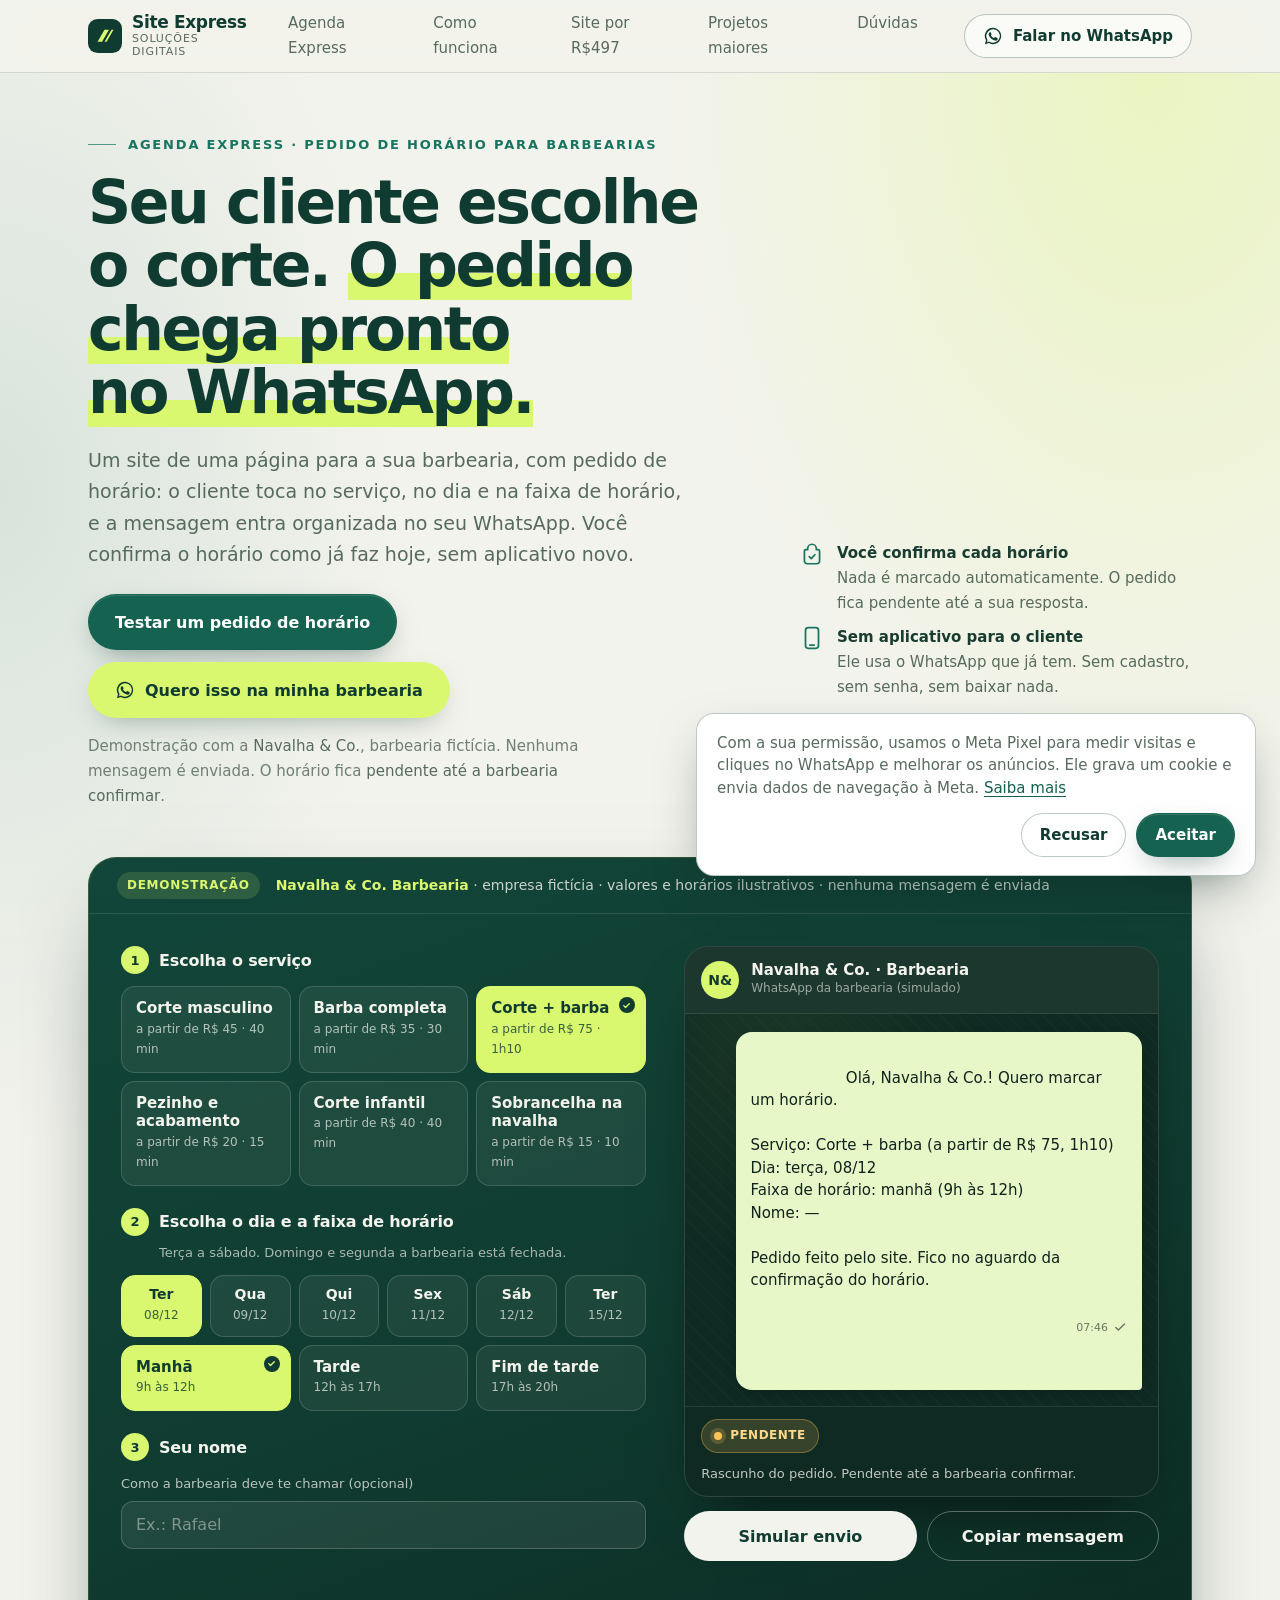
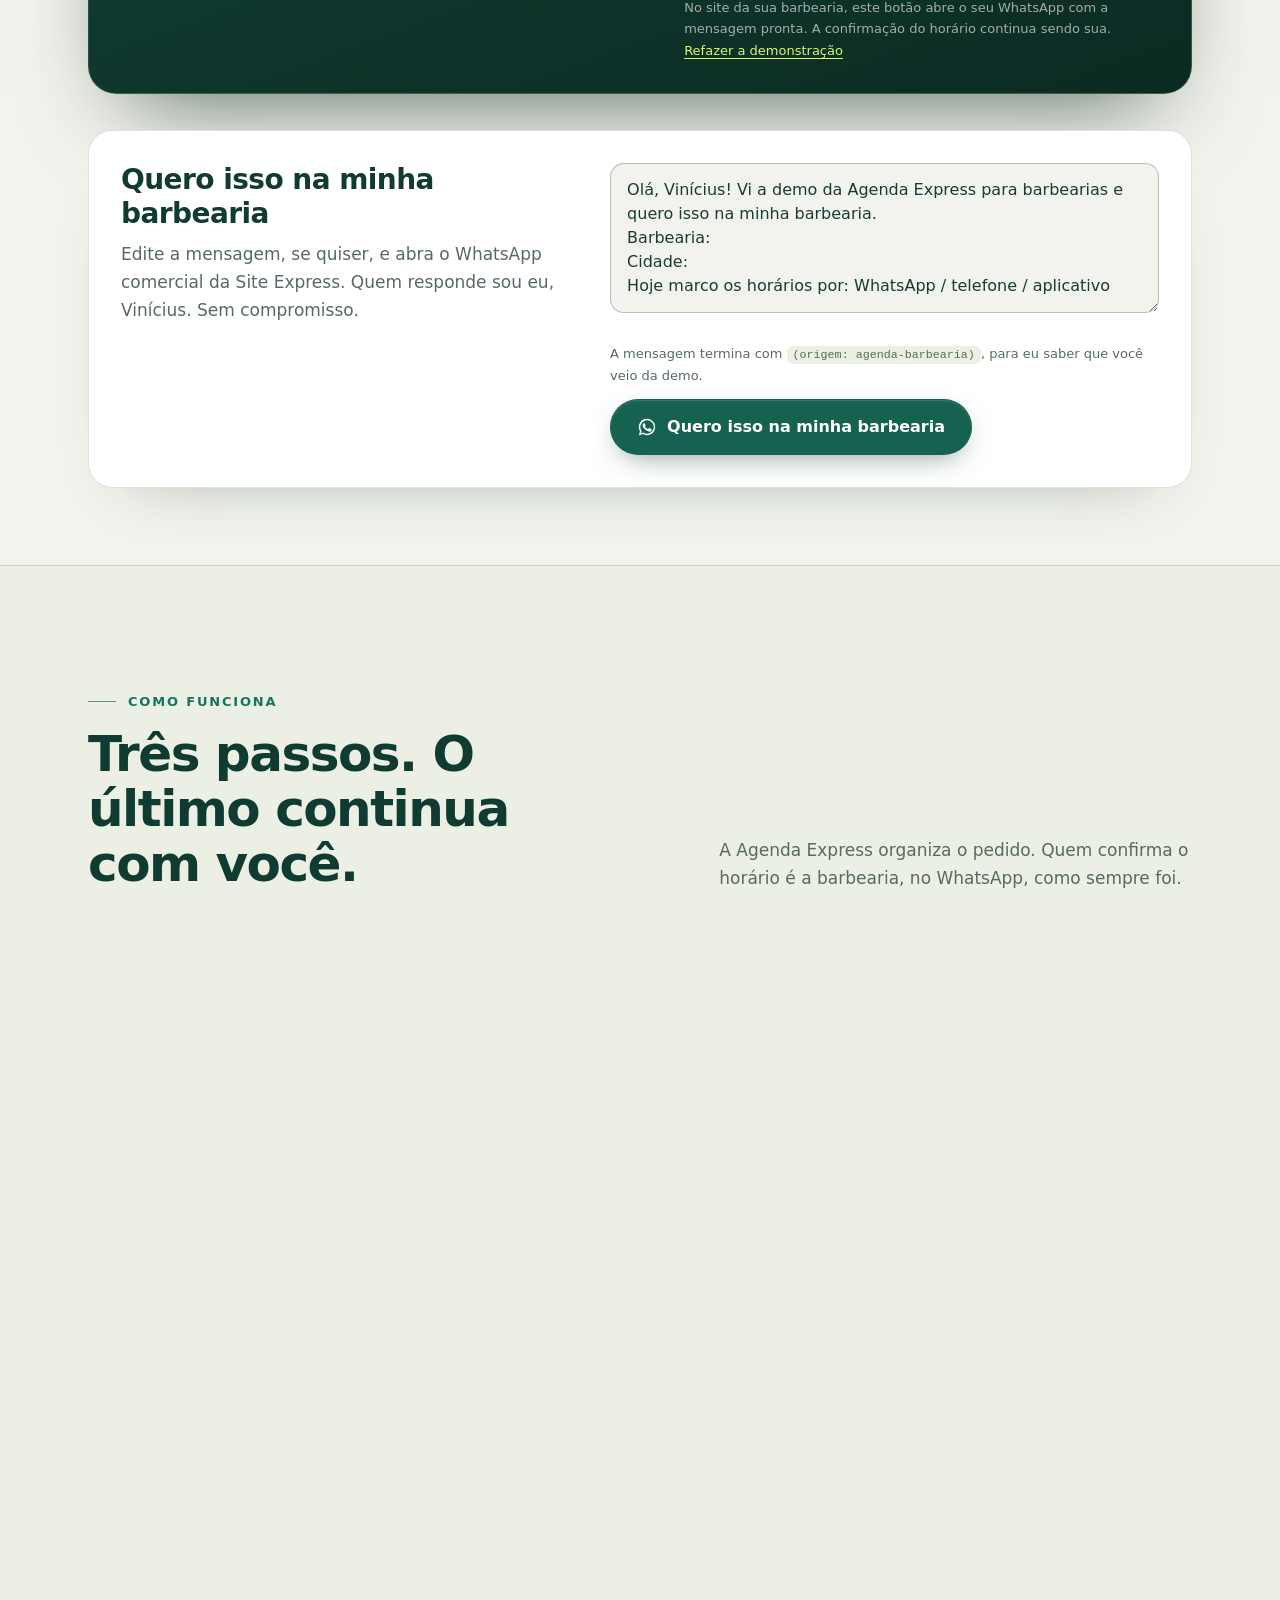
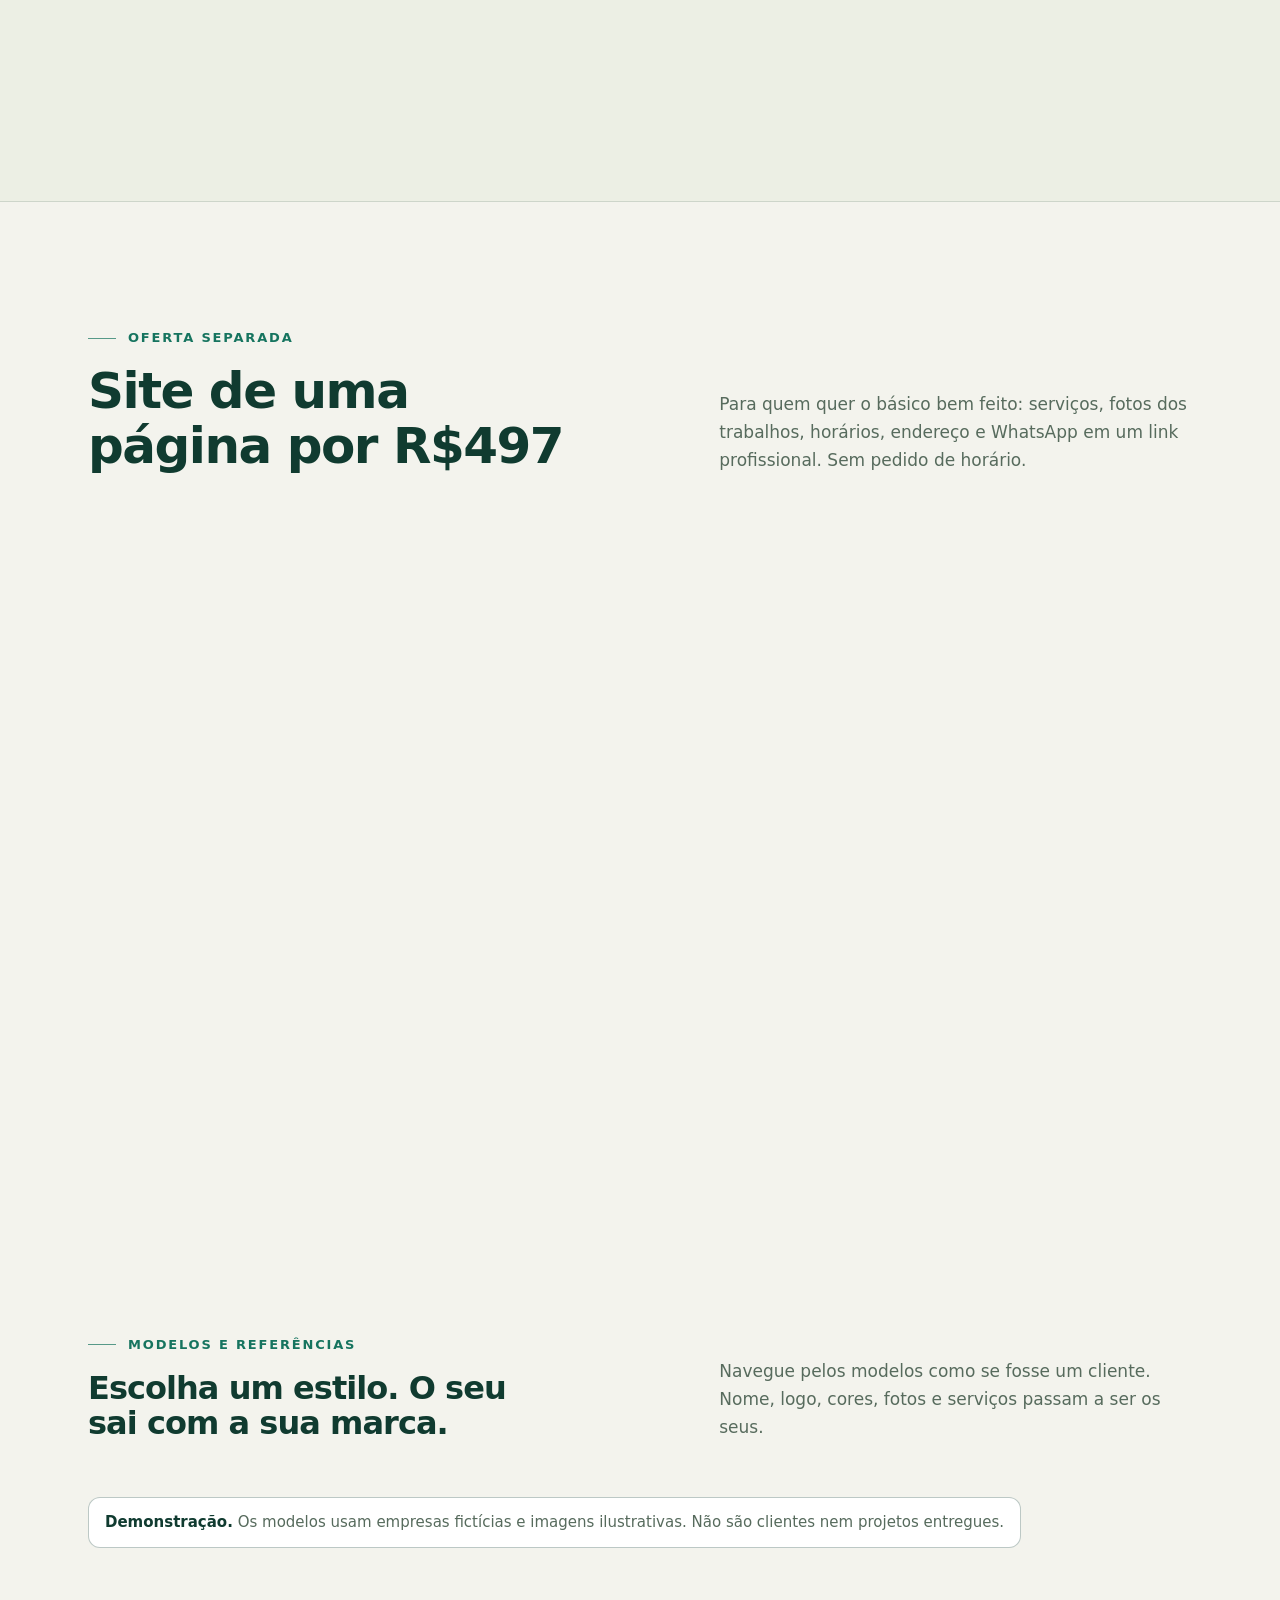
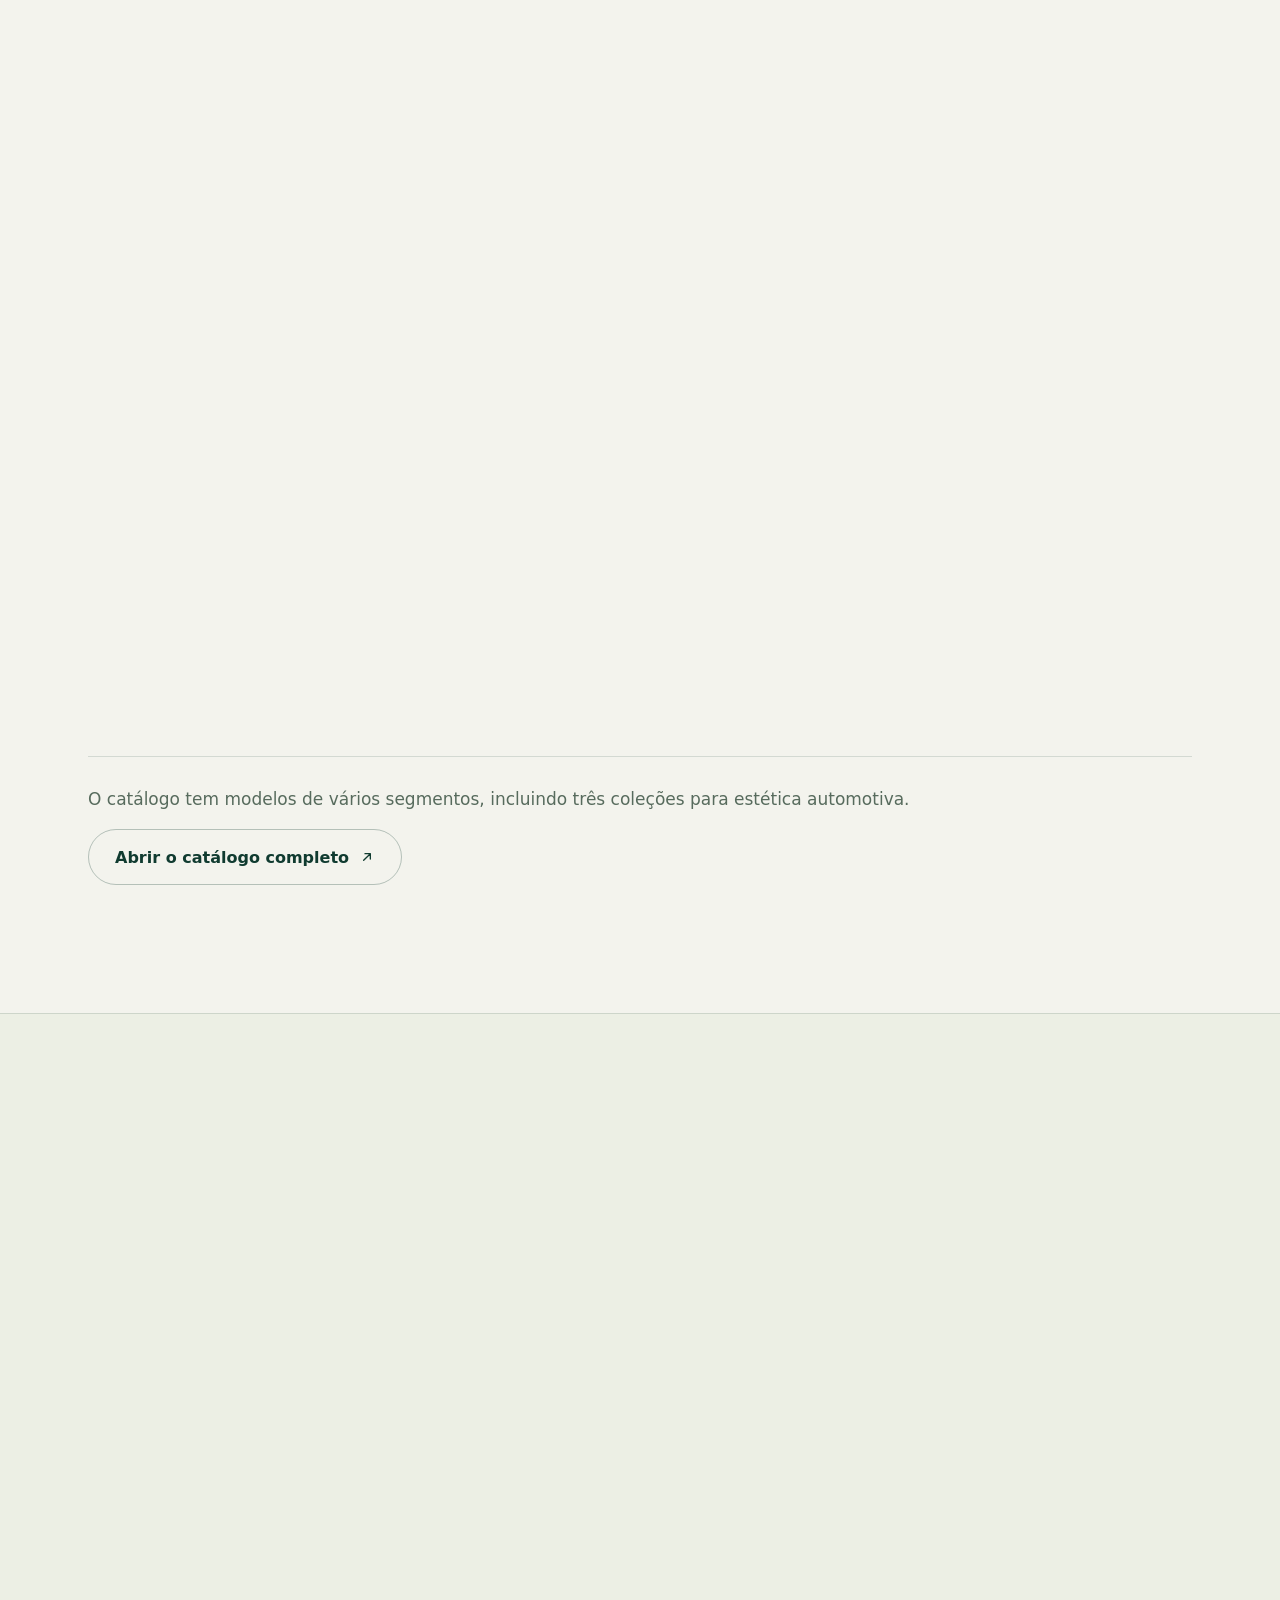
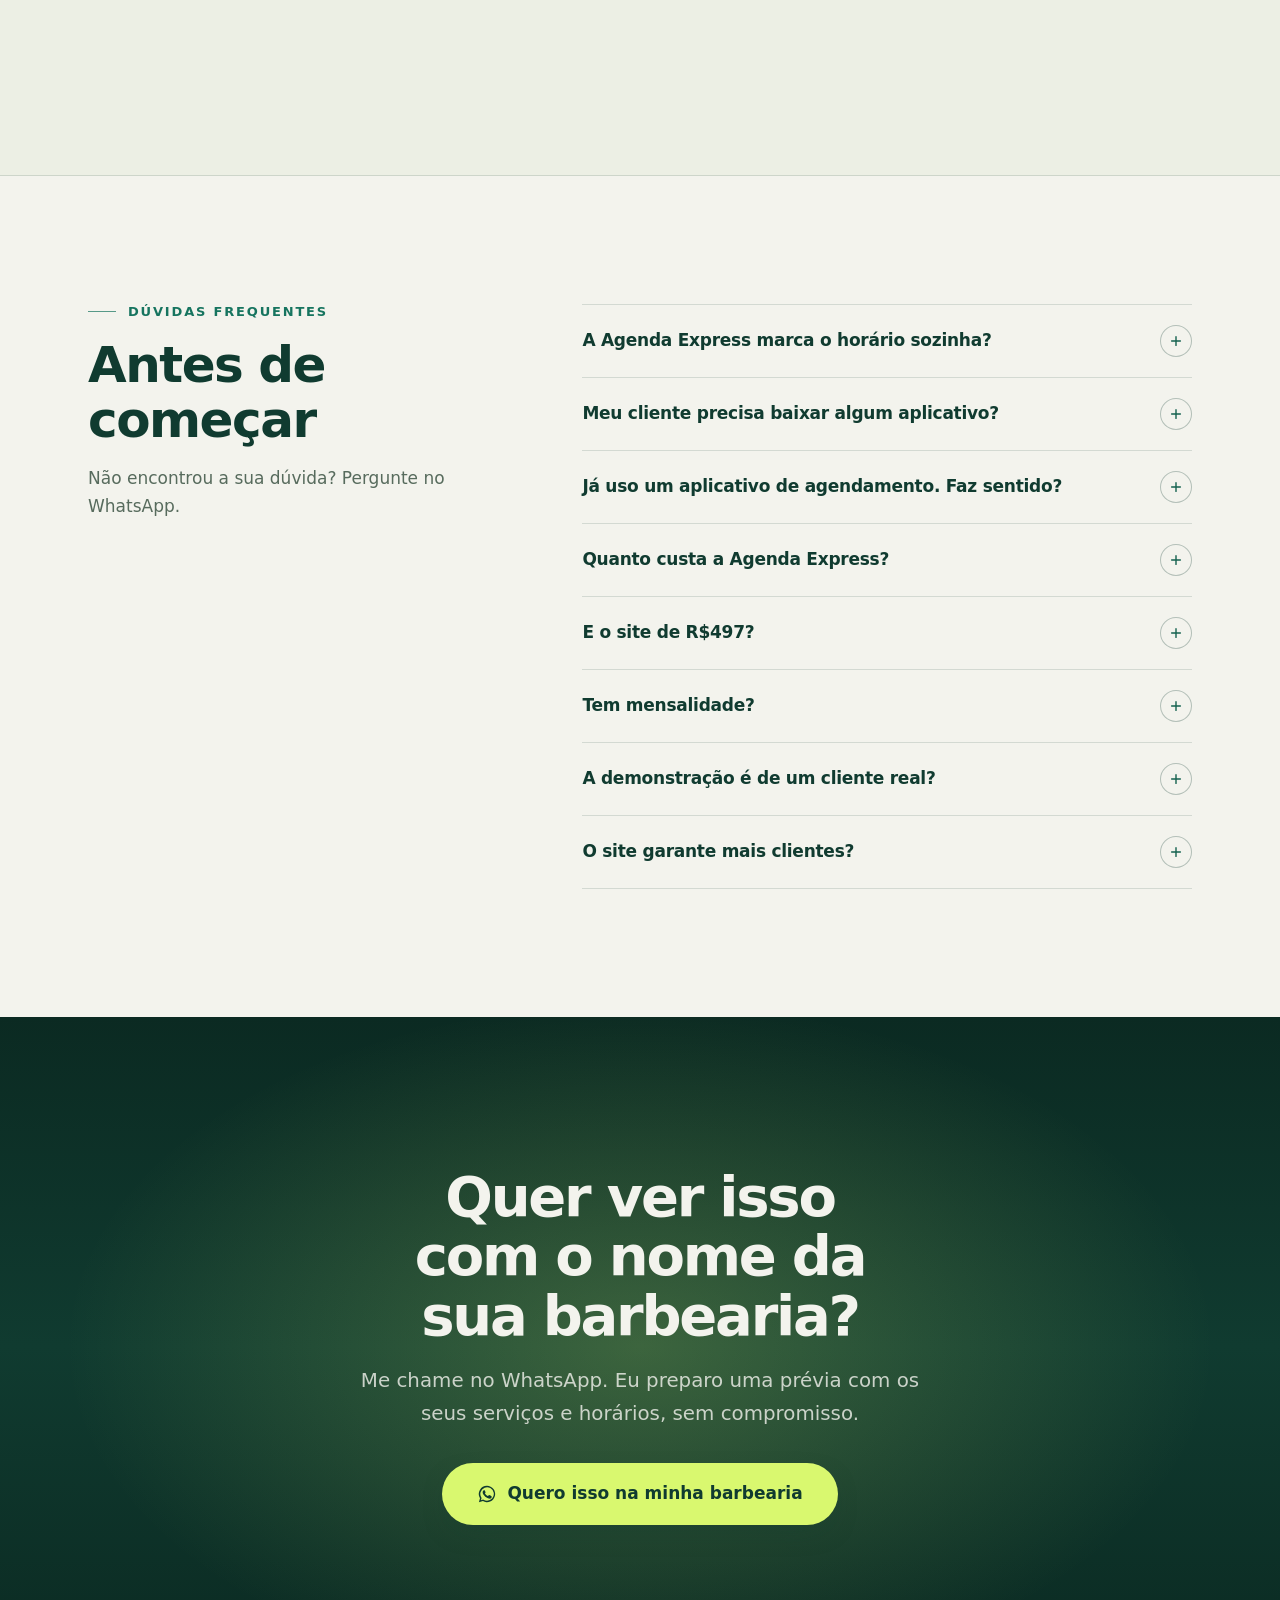
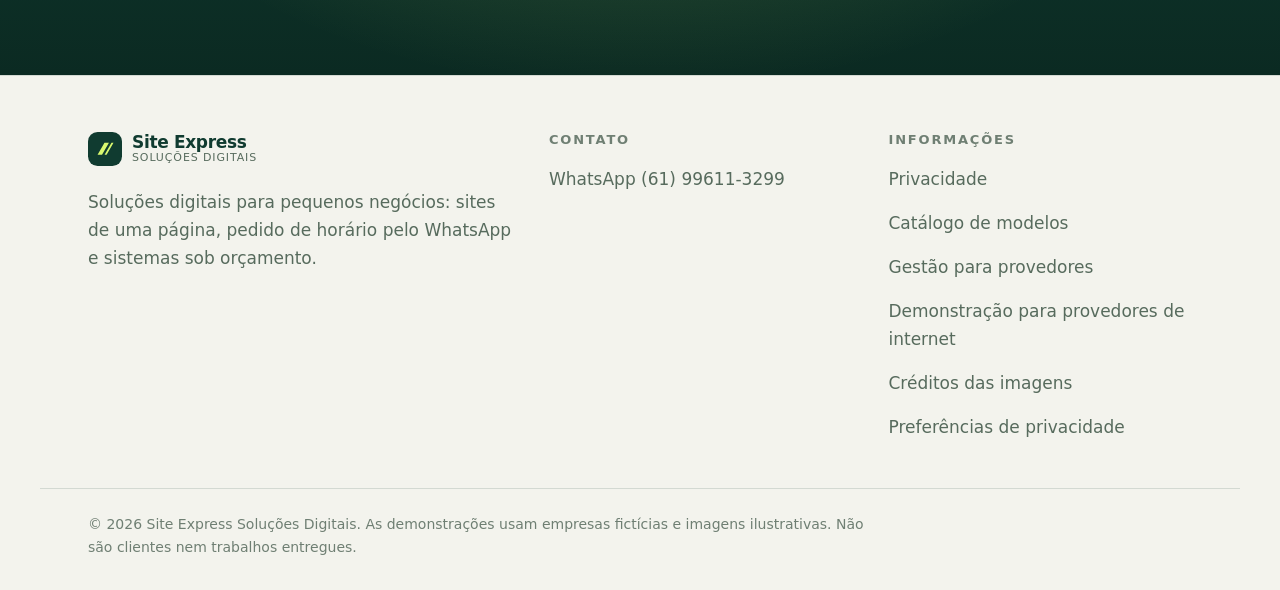
==== commit 2eeb1b2c: "Merge origin/main: mantém a landing nova e preserva a página de gestão para provedores com o CSS ant" ====
--- a/index.html
+++ b/index.html
@@ -327,6 +327,7 @@
             <p class="sobretitulo">Projetos maiores</p>
             <h2 id="projetos-titulo">Sistemas sob orçamento, para quem já passou do site</h2>
             <p>Para negócios que precisam de gestão, perfis de acesso e relatórios, a Site Express desenvolve sistemas sob medida. O Jandaia OS é uma demonstração desse tipo de projeto, criada para provedores de internet pequenos.</p>
+            <p><a class="btn btn--contorno" href="gestao-provedores/">Conhecer a gestão para provedores</a></p>
             <p><a class="btn btn--contorno" href="provedores/" target="_blank" rel="noopener">Ver a demonstração do Jandaia OS <span class="sr">(abre em nova aba)</span><svg class="ico ico--sm" viewBox="0 0 24 24" aria-hidden="true" focusable="false"><path d="M7 17 17 7M9 7h8v8" fill="none" stroke="currentColor" stroke-width="2" stroke-linecap="round" stroke-linejoin="round"/></svg></a></p>
           </div>
           <div class="maior__card">
@@ -434,6 +435,7 @@
         <ul class="rodape__lista">
           <li><a href="privacidade/">Privacidade</a></li>
           <li><a href="https://vinriibeiro.github.io/modelos/" target="_blank" rel="noopener">Catálogo de modelos <span class="sr">(abre em nova aba)</span></a></li>
+          <li><a href="gestao-provedores/">Gestão para provedores</a></li>
           <li><a href="provedores/" target="_blank" rel="noopener">Demonstração para provedores de internet <span class="sr">(abre em nova aba)</span></a></li>
           <li><a href="privacidade/#creditos">Créditos das imagens</a></li>
           <li data-preferencias hidden><a href="#preferencias">Preferências de privacidade</a></li>
